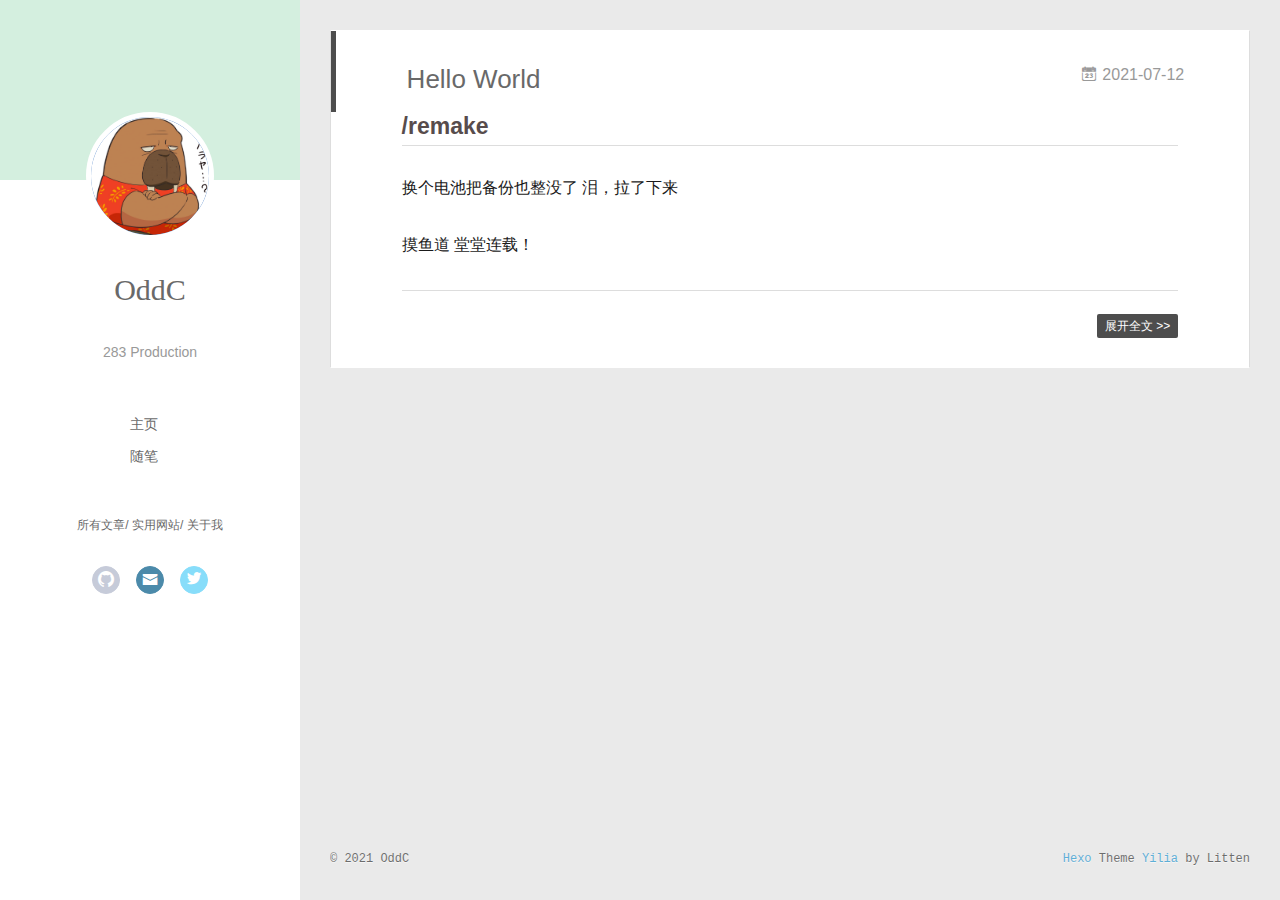
==== index.html @ 7bf99e0b "Site updated: 2021-07-12 21:08:24" ====
<!DOCTYPE html>
<html>
<head>
  <meta charset="utf-8">
  
  <meta name="renderer" content="webkit">
  <meta http-equiv="X-UA-Compatible" content="IE=edge" >
  <link rel="dns-prefetch" href="https://cookiekira.github.io">
  <title>今日もいい天気〜</title>
  <meta name="viewport" content="width=device-width, initial-scale=1, maximum-scale=1">
  <meta name="description" content="283 Production">
<meta property="og:type" content="website">
<meta property="og:title" content="今日もいい天気〜">
<meta property="og:url" content="https://cookiekira.github.io/index.html">
<meta property="og:site_name" content="今日もいい天気〜">
<meta property="og:description" content="283 Production">
<meta property="og:locale">
<meta property="article:author" content="OddC">
<meta name="twitter:card" content="summary">
  
    <link rel="alternative" href="/atom.xml" title="今日もいい天気〜" type="application/atom+xml">
  
  
    <link rel="icon" href="/assets/img/icon.ico">
  
  <link rel="stylesheet" type="text/css" href="/./main.0cf68a.css">
  <style type="text/css">
  
    #container.show {
      background: linear-gradient(200deg,#a0cfe4,#e8c37e);
    }
  </style>
  

  

<meta name="generator" content="Hexo 5.4.0"></head>

<body>
  <div id="container" q-class="show:isCtnShow">
    <canvas id="anm-canvas" class="anm-canvas"></canvas>
    <div class="left-col" q-class="show:isShow">
      
<div class="overlay" style="background: #D4EFDF"></div>
<div class="intrude-less">
	<header id="header" class="inner">
		<a href="/" class="profilepic">
			<img src="/assets/img/ava.png" class="js-avatar">
		</a>
		<hgroup>
		  <h1 class="header-author"><a href="/">OddC</a></h1>
		</hgroup>
		
		<p class="header-subtitle">283 Production</p>
		

		<nav class="header-menu">
			<ul>
			
				<li><a href="/">主页</a></li>
	        
				<li><a href="/tags/%E9%9A%8F%E7%AC%94/">随笔</a></li>
	        
			</ul>
		</nav>
		<nav class="header-smart-menu">
    		
    			
    			<a q-on="click: openSlider(e, 'innerArchive')" href="javascript:void(0)">所有文章</a>
    			
            
    			
    			<a q-on="click: openSlider(e, 'friends')" href="javascript:void(0)">实用网站</a>
    			
            
    			
    			<a q-on="click: openSlider(e, 'aboutme')" href="javascript:void(0)">关于我</a>
    			
            
		</nav>
		<nav class="header-nav">
			<div class="social">
				
					<a class="github" target="_blank" href="https://github.com/Cookiekira" title="github"><i class="icon-github"></i></a>
		        
					<a class="mail" target="_blank" href="/saefumikap@gmail.com" title="mail"><i class="icon-mail"></i></a>
		        
					<a class="twitter" target="_blank" href="https://twitter.com/Monoecho2" title="twitter"><i class="icon-twitter"></i></a>
		        
			</div>
		</nav>
	</header>		
</div>

    </div>
    <div class="mid-col" q-class="show:isShow,hide:isShow|isFalse">
      
<nav id="mobile-nav">
  	<div class="overlay js-overlay" style="background: #D4EFDF"></div>
	<div class="btnctn js-mobile-btnctn">
  		<div class="slider-trigger list" q-on="click: openSlider(e)"><i class="icon icon-sort"></i></div>
	</div>
	<div class="intrude-less">
		<header id="header" class="inner">
			<div class="profilepic">
				<img src="/assets/img/ava.png" class="js-avatar">
			</div>
			<hgroup>
			  <h1 class="header-author js-header-author">OddC</h1>
			</hgroup>
			
			<p class="header-subtitle"><i class="icon icon-quo-left"></i>283 Production<i class="icon icon-quo-right"></i></p>
			
			
			
				
			
				
			
			
			
			<nav class="header-nav">
				<div class="social">
					
						<a class="github" target="_blank" href="https://github.com/Cookiekira" title="github"><i class="icon-github"></i></a>
			        
						<a class="mail" target="_blank" href="/saefumikap@gmail.com" title="mail"><i class="icon-mail"></i></a>
			        
						<a class="twitter" target="_blank" href="https://twitter.com/Monoecho2" title="twitter"><i class="icon-twitter"></i></a>
			        
				</div>
			</nav>

			<nav class="header-menu js-header-menu">
				<ul style="width: 50%">
				
				
					<li style="width: 50%"><a href="/">主页</a></li>
		        
					<li style="width: 50%"><a href="/tags/%E9%9A%8F%E7%AC%94/">随笔</a></li>
		        
				</ul>
			</nav>
		</header>				
	</div>
	<div class="mobile-mask" style="display:none" q-show="isShow"></div>
</nav>

      <div id="wrapper" class="body-wrap">
        <div class="menu-l">
          <div class="canvas-wrap">
            <canvas data-colors="#eaeaea" data-sectionHeight="100" data-contentId="js-content" id="myCanvas1" class="anm-canvas"></canvas>
          </div>
          <div id="js-content" class="content-ll">
            
  
    <article id="post-hello-world" class="article article-type-post  article-index" itemscope itemprop="blogPost">
  <div class="article-inner">
    
      <header class="article-header">
        
  
    <h1 itemprop="name">
      <a class="article-title" href="/2021/07/12/hello-world/">Hello World</a>
    </h1>
  

        
        <a href="/2021/07/12/hello-world/" class="archive-article-date">
  	<time datetime="2021-07-12T11:00:06.443Z" itemprop="datePublished"><i class="icon-calendar icon"></i>2021-07-12</time>
</a>
        
      </header>
    
    <div class="article-entry" itemprop="articleBody">
      
        <h2 id="remake"><a href="#remake" class="headerlink" title="/remake"></a>/remake</h2><p>换个电池把备份也整没了  泪，拉了下来</p>
<p>摸鱼道 堂堂连载！</p>

      

      
    </div>
    <div class="article-info article-info-index">
      
      
      

      
        <p class="article-more-link">
          <a class="article-more-a" href="/2021/07/12/hello-world/">展开全文 >></a>
        </p>
      

      
      <div class="clearfix"></div>
    </div>
  </div>
</article>

<aside class="wrap-side-operation">
    <div class="mod-side-operation">
        
        <div class="jump-container" id="js-jump-container" style="display:none;">
            <a href="javascript:void(0)" class="mod-side-operation__jump-to-top">
                <i class="icon-font icon-back"></i>
            </a>
            <div id="js-jump-plan-container" class="jump-plan-container" style="top: -11px;">
                <i class="icon-font icon-plane jump-plane"></i>
            </div>
        </div>
        
        
    </div>
</aside>




  
  


          </div>
        </div>
      </div>
      <footer id="footer">
  <div class="outer">
    <div id="footer-info">
    	<div class="footer-left">
    		&copy; 2021 OddC
    	</div>
      	<div class="footer-right">
      		<a href="http://hexo.io/" target="_blank">Hexo</a>  Theme <a href="https://github.com/litten/hexo-theme-yilia" target="_blank">Yilia</a> by Litten
      	</div>
    </div>
  </div>
</footer>
    </div>
    <script>
	var yiliaConfig = {
		mathjax: false,
		isHome: true,
		isPost: false,
		isArchive: false,
		isTag: false,
		isCategory: false,
		open_in_new: false,
		toc_hide_index: true,
		root: "/",
		innerArchive: true,
		showTags: false
	}
</script>

<script>!function(t){function n(e){if(r[e])return r[e].exports;var i=r[e]={exports:{},id:e,loaded:!1};return t[e].call(i.exports,i,i.exports,n),i.loaded=!0,i.exports}var r={};n.m=t,n.c=r,n.p="./",n(0)}([function(t,n,r){r(195),t.exports=r(191)},function(t,n,r){var e=r(3),i=r(52),o=r(27),u=r(28),c=r(53),f="prototype",a=function(t,n,r){var s,l,h,v,p=t&a.F,d=t&a.G,y=t&a.S,g=t&a.P,b=t&a.B,m=d?e:y?e[n]||(e[n]={}):(e[n]||{})[f],x=d?i:i[n]||(i[n]={}),w=x[f]||(x[f]={});d&&(r=n);for(s in r)l=!p&&m&&void 0!==m[s],h=(l?m:r)[s],v=b&&l?c(h,e):g&&"function"==typeof h?c(Function.call,h):h,m&&u(m,s,h,t&a.U),x[s]!=h&&o(x,s,v),g&&w[s]!=h&&(w[s]=h)};e.core=i,a.F=1,a.G=2,a.S=4,a.P=8,a.B=16,a.W=32,a.U=64,a.R=128,t.exports=a},function(t,n,r){var e=r(6);t.exports=function(t){if(!e(t))throw TypeError(t+" is not an object!");return t}},function(t,n){var r=t.exports="undefined"!=typeof window&&window.Math==Math?window:"undefined"!=typeof self&&self.Math==Math?self:Function("return this")();"number"==typeof __g&&(__g=r)},function(t,n){t.exports=function(t){try{return!!t()}catch(t){return!0}}},function(t,n){var r=t.exports="undefined"!=typeof window&&window.Math==Math?window:"undefined"!=typeof self&&self.Math==Math?self:Function("return this")();"number"==typeof __g&&(__g=r)},function(t,n){t.exports=function(t){return"object"==typeof t?null!==t:"function"==typeof t}},function(t,n,r){var e=r(126)("wks"),i=r(76),o=r(3).Symbol,u="function"==typeof o;(t.exports=function(t){return e[t]||(e[t]=u&&o[t]||(u?o:i)("Symbol."+t))}).store=e},function(t,n){var r={}.hasOwnProperty;t.exports=function(t,n){return r.call(t,n)}},function(t,n,r){var e=r(94),i=r(33);t.exports=function(t){return e(i(t))}},function(t,n,r){t.exports=!r(4)(function(){return 7!=Object.defineProperty({},"a",{get:function(){return 7}}).a})},function(t,n,r){var e=r(2),i=r(167),o=r(50),u=Object.defineProperty;n.f=r(10)?Object.defineProperty:function(t,n,r){if(e(t),n=o(n,!0),e(r),i)try{return u(t,n,r)}catch(t){}if("get"in r||"set"in r)throw TypeError("Accessors not supported!");return"value"in r&&(t[n]=r.value),t}},function(t,n,r){t.exports=!r(18)(function(){return 7!=Object.defineProperty({},"a",{get:function(){return 7}}).a})},function(t,n,r){var e=r(14),i=r(22);t.exports=r(12)?function(t,n,r){return e.f(t,n,i(1,r))}:function(t,n,r){return t[n]=r,t}},function(t,n,r){var e=r(20),i=r(58),o=r(42),u=Object.defineProperty;n.f=r(12)?Object.defineProperty:function(t,n,r){if(e(t),n=o(n,!0),e(r),i)try{return u(t,n,r)}catch(t){}if("get"in r||"set"in r)throw TypeError("Accessors not supported!");return"value"in r&&(t[n]=r.value),t}},function(t,n,r){var e=r(40)("wks"),i=r(23),o=r(5).Symbol,u="function"==typeof o;(t.exports=function(t){return e[t]||(e[t]=u&&o[t]||(u?o:i)("Symbol."+t))}).store=e},function(t,n,r){var e=r(67),i=Math.min;t.exports=function(t){return t>0?i(e(t),9007199254740991):0}},function(t,n,r){var e=r(46);t.exports=function(t){return Object(e(t))}},function(t,n){t.exports=function(t){try{return!!t()}catch(t){return!0}}},function(t,n,r){var e=r(63),i=r(34);t.exports=Object.keys||function(t){return e(t,i)}},function(t,n,r){var e=r(21);t.exports=function(t){if(!e(t))throw TypeError(t+" is not an object!");return t}},function(t,n){t.exports=function(t){return"object"==typeof t?null!==t:"function"==typeof t}},function(t,n){t.exports=function(t,n){return{enumerable:!(1&t),configurable:!(2&t),writable:!(4&t),value:n}}},function(t,n){var r=0,e=Math.random();t.exports=function(t){return"Symbol(".concat(void 0===t?"":t,")_",(++r+e).toString(36))}},function(t,n){var r={}.hasOwnProperty;t.exports=function(t,n){return r.call(t,n)}},function(t,n){var r=t.exports={version:"2.4.0"};"number"==typeof __e&&(__e=r)},function(t,n){t.exports=function(t){if("function"!=typeof t)throw TypeError(t+" is not a function!");return t}},function(t,n,r){var e=r(11),i=r(66);t.exports=r(10)?function(t,n,r){return e.f(t,n,i(1,r))}:function(t,n,r){return t[n]=r,t}},function(t,n,r){var e=r(3),i=r(27),o=r(24),u=r(76)("src"),c="toString",f=Function[c],a=(""+f).split(c);r(52).inspectSource=function(t){return f.call(t)},(t.exports=function(t,n,r,c){var f="function"==typeof r;f&&(o(r,"name")||i(r,"name",n)),t[n]!==r&&(f&&(o(r,u)||i(r,u,t[n]?""+t[n]:a.join(String(n)))),t===e?t[n]=r:c?t[n]?t[n]=r:i(t,n,r):(delete t[n],i(t,n,r)))})(Function.prototype,c,function(){return"function"==typeof this&&this[u]||f.call(this)})},function(t,n,r){var e=r(1),i=r(4),o=r(46),u=function(t,n,r,e){var i=String(o(t)),u="<"+n;return""!==r&&(u+=" "+r+'="'+String(e).replace(/"/g,"&quot;")+'"'),u+">"+i+"</"+n+">"};t.exports=function(t,n){var r={};r[t]=n(u),e(e.P+e.F*i(function(){var n=""[t]('"');return n!==n.toLowerCase()||n.split('"').length>3}),"String",r)}},function(t,n,r){var e=r(115),i=r(46);t.exports=function(t){return e(i(t))}},function(t,n,r){var e=r(116),i=r(66),o=r(30),u=r(50),c=r(24),f=r(167),a=Object.getOwnPropertyDescriptor;n.f=r(10)?a:function(t,n){if(t=o(t),n=u(n,!0),f)try{return a(t,n)}catch(t){}if(c(t,n))return i(!e.f.call(t,n),t[n])}},function(t,n,r){var e=r(24),i=r(17),o=r(145)("IE_PROTO"),u=Object.prototype;t.exports=Object.getPrototypeOf||function(t){return t=i(t),e(t,o)?t[o]:"function"==typeof t.constructor&&t instanceof t.constructor?t.constructor.prototype:t instanceof Object?u:null}},function(t,n){t.exports=function(t){if(void 0==t)throw TypeError("Can't call method on  "+t);return t}},function(t,n){t.exports="constructor,hasOwnProperty,isPrototypeOf,propertyIsEnumerable,toLocaleString,toString,valueOf".split(",")},function(t,n){t.exports={}},function(t,n){t.exports=!0},function(t,n){n.f={}.propertyIsEnumerable},function(t,n,r){var e=r(14).f,i=r(8),o=r(15)("toStringTag");t.exports=function(t,n,r){t&&!i(t=r?t:t.prototype,o)&&e(t,o,{configurable:!0,value:n})}},function(t,n,r){var e=r(40)("keys"),i=r(23);t.exports=function(t){return e[t]||(e[t]=i(t))}},function(t,n,r){var e=r(5),i="__core-js_shared__",o=e[i]||(e[i]={});t.exports=function(t){return o[t]||(o[t]={})}},function(t,n){var r=Math.ceil,e=Math.floor;t.exports=function(t){return isNaN(t=+t)?0:(t>0?e:r)(t)}},function(t,n,r){var e=r(21);t.exports=function(t,n){if(!e(t))return t;var r,i;if(n&&"function"==typeof(r=t.toString)&&!e(i=r.call(t)))return i;if("function"==typeof(r=t.valueOf)&&!e(i=r.call(t)))return i;if(!n&&"function"==typeof(r=t.toString)&&!e(i=r.call(t)))return i;throw TypeError("Can't convert object to primitive value")}},function(t,n,r){var e=r(5),i=r(25),o=r(36),u=r(44),c=r(14).f;t.exports=function(t){var n=i.Symbol||(i.Symbol=o?{}:e.Symbol||{});"_"==t.charAt(0)||t in n||c(n,t,{value:u.f(t)})}},function(t,n,r){n.f=r(15)},function(t,n){var r={}.toString;t.exports=function(t){return r.call(t).slice(8,-1)}},function(t,n){t.exports=function(t){if(void 0==t)throw TypeError("Can't call method on  "+t);return t}},function(t,n,r){var e=r(4);t.exports=function(t,n){return!!t&&e(function(){n?t.call(null,function(){},1):t.call(null)})}},function(t,n,r){var e=r(53),i=r(115),o=r(17),u=r(16),c=r(203);t.exports=function(t,n){var r=1==t,f=2==t,a=3==t,s=4==t,l=6==t,h=5==t||l,v=n||c;return function(n,c,p){for(var d,y,g=o(n),b=i(g),m=e(c,p,3),x=u(b.length),w=0,S=r?v(n,x):f?v(n,0):void 0;x>w;w++)if((h||w in b)&&(d=b[w],y=m(d,w,g),t))if(r)S[w]=y;else if(y)switch(t){case 3:return!0;case 5:return d;case 6:return w;case 2:S.push(d)}else if(s)return!1;return l?-1:a||s?s:S}}},function(t,n,r){var e=r(1),i=r(52),o=r(4);t.exports=function(t,n){var r=(i.Object||{})[t]||Object[t],u={};u[t]=n(r),e(e.S+e.F*o(function(){r(1)}),"Object",u)}},function(t,n,r){var e=r(6);t.exports=function(t,n){if(!e(t))return t;var r,i;if(n&&"function"==typeof(r=t.toString)&&!e(i=r.call(t)))return i;if("function"==typeof(r=t.valueOf)&&!e(i=r.call(t)))return i;if(!n&&"function"==typeof(r=t.toString)&&!e(i=r.call(t)))return i;throw TypeError("Can't convert object to primitive value")}},function(t,n,r){var e=r(5),i=r(25),o=r(91),u=r(13),c="prototype",f=function(t,n,r){var a,s,l,h=t&f.F,v=t&f.G,p=t&f.S,d=t&f.P,y=t&f.B,g=t&f.W,b=v?i:i[n]||(i[n]={}),m=b[c],x=v?e:p?e[n]:(e[n]||{})[c];v&&(r=n);for(a in r)(s=!h&&x&&void 0!==x[a])&&a in b||(l=s?x[a]:r[a],b[a]=v&&"function"!=typeof x[a]?r[a]:y&&s?o(l,e):g&&x[a]==l?function(t){var n=function(n,r,e){if(this instanceof t){switch(arguments.length){case 0:return new t;case 1:return new t(n);case 2:return new t(n,r)}return new t(n,r,e)}return t.apply(this,arguments)};return n[c]=t[c],n}(l):d&&"function"==typeof l?o(Function.call,l):l,d&&((b.virtual||(b.virtual={}))[a]=l,t&f.R&&m&&!m[a]&&u(m,a,l)))};f.F=1,f.G=2,f.S=4,f.P=8,f.B=16,f.W=32,f.U=64,f.R=128,t.exports=f},function(t,n){var r=t.exports={version:"2.4.0"};"number"==typeof __e&&(__e=r)},function(t,n,r){var e=r(26);t.exports=function(t,n,r){if(e(t),void 0===n)return t;switch(r){case 1:return function(r){return t.call(n,r)};case 2:return function(r,e){return t.call(n,r,e)};case 3:return function(r,e,i){return t.call(n,r,e,i)}}return function(){return t.apply(n,arguments)}}},function(t,n,r){var e=r(183),i=r(1),o=r(126)("metadata"),u=o.store||(o.store=new(r(186))),c=function(t,n,r){var i=u.get(t);if(!i){if(!r)return;u.set(t,i=new e)}var o=i.get(n);if(!o){if(!r)return;i.set(n,o=new e)}return o},f=function(t,n,r){var e=c(n,r,!1);return void 0!==e&&e.has(t)},a=function(t,n,r){var e=c(n,r,!1);return void 0===e?void 0:e.get(t)},s=function(t,n,r,e){c(r,e,!0).set(t,n)},l=function(t,n){var r=c(t,n,!1),e=[];return r&&r.forEach(function(t,n){e.push(n)}),e},h=function(t){return void 0===t||"symbol"==typeof t?t:String(t)},v=function(t){i(i.S,"Reflect",t)};t.exports={store:u,map:c,has:f,get:a,set:s,keys:l,key:h,exp:v}},function(t,n,r){"use strict";if(r(10)){var e=r(69),i=r(3),o=r(4),u=r(1),c=r(127),f=r(152),a=r(53),s=r(68),l=r(66),h=r(27),v=r(73),p=r(67),d=r(16),y=r(75),g=r(50),b=r(24),m=r(180),x=r(114),w=r(6),S=r(17),_=r(137),O=r(70),E=r(32),P=r(71).f,j=r(154),F=r(76),M=r(7),A=r(48),N=r(117),T=r(146),I=r(155),k=r(80),L=r(123),R=r(74),C=r(130),D=r(160),U=r(11),W=r(31),G=U.f,B=W.f,V=i.RangeError,z=i.TypeError,q=i.Uint8Array,K="ArrayBuffer",J="Shared"+K,Y="BYTES_PER_ELEMENT",H="prototype",$=Array[H],X=f.ArrayBuffer,Q=f.DataView,Z=A(0),tt=A(2),nt=A(3),rt=A(4),et=A(5),it=A(6),ot=N(!0),ut=N(!1),ct=I.values,ft=I.keys,at=I.entries,st=$.lastIndexOf,lt=$.reduce,ht=$.reduceRight,vt=$.join,pt=$.sort,dt=$.slice,yt=$.toString,gt=$.toLocaleString,bt=M("iterator"),mt=M("toStringTag"),xt=F("typed_constructor"),wt=F("def_constructor"),St=c.CONSTR,_t=c.TYPED,Ot=c.VIEW,Et="Wrong length!",Pt=A(1,function(t,n){return Tt(T(t,t[wt]),n)}),jt=o(function(){return 1===new q(new Uint16Array([1]).buffer)[0]}),Ft=!!q&&!!q[H].set&&o(function(){new q(1).set({})}),Mt=function(t,n){if(void 0===t)throw z(Et);var r=+t,e=d(t);if(n&&!m(r,e))throw V(Et);return e},At=function(t,n){var r=p(t);if(r<0||r%n)throw V("Wrong offset!");return r},Nt=function(t){if(w(t)&&_t in t)return t;throw z(t+" is not a typed array!")},Tt=function(t,n){if(!(w(t)&&xt in t))throw z("It is not a typed array constructor!");return new t(n)},It=function(t,n){return kt(T(t,t[wt]),n)},kt=function(t,n){for(var r=0,e=n.length,i=Tt(t,e);e>r;)i[r]=n[r++];return i},Lt=function(t,n,r){G(t,n,{get:function(){return this._d[r]}})},Rt=function(t){var n,r,e,i,o,u,c=S(t),f=arguments.length,s=f>1?arguments[1]:void 0,l=void 0!==s,h=j(c);if(void 0!=h&&!_(h)){for(u=h.call(c),e=[],n=0;!(o=u.next()).done;n++)e.push(o.value);c=e}for(l&&f>2&&(s=a(s,arguments[2],2)),n=0,r=d(c.length),i=Tt(this,r);r>n;n++)i[n]=l?s(c[n],n):c[n];return i},Ct=function(){for(var t=0,n=arguments.length,r=Tt(this,n);n>t;)r[t]=arguments[t++];return r},Dt=!!q&&o(function(){gt.call(new q(1))}),Ut=function(){return gt.apply(Dt?dt.call(Nt(this)):Nt(this),arguments)},Wt={copyWithin:function(t,n){return D.call(Nt(this),t,n,arguments.length>2?arguments[2]:void 0)},every:function(t){return rt(Nt(this),t,arguments.length>1?arguments[1]:void 0)},fill:function(t){return C.apply(Nt(this),arguments)},filter:function(t){return It(this,tt(Nt(this),t,arguments.length>1?arguments[1]:void 0))},find:function(t){return et(Nt(this),t,arguments.length>1?arguments[1]:void 0)},findIndex:function(t){return it(Nt(this),t,arguments.length>1?arguments[1]:void 0)},forEach:function(t){Z(Nt(this),t,arguments.length>1?arguments[1]:void 0)},indexOf:function(t){return ut(Nt(this),t,arguments.length>1?arguments[1]:void 0)},includes:function(t){return ot(Nt(this),t,arguments.length>1?arguments[1]:void 0)},join:function(t){return vt.apply(Nt(this),arguments)},lastIndexOf:function(t){return st.apply(Nt(this),arguments)},map:function(t){return Pt(Nt(this),t,arguments.length>1?arguments[1]:void 0)},reduce:function(t){return lt.apply(Nt(this),arguments)},reduceRight:function(t){return ht.apply(Nt(this),arguments)},reverse:function(){for(var t,n=this,r=Nt(n).length,e=Math.floor(r/2),i=0;i<e;)t=n[i],n[i++]=n[--r],n[r]=t;return n},some:function(t){return nt(Nt(this),t,arguments.length>1?arguments[1]:void 0)},sort:function(t){return pt.call(Nt(this),t)},subarray:function(t,n){var r=Nt(this),e=r.length,i=y(t,e);return new(T(r,r[wt]))(r.buffer,r.byteOffset+i*r.BYTES_PER_ELEMENT,d((void 0===n?e:y(n,e))-i))}},Gt=function(t,n){return It(this,dt.call(Nt(this),t,n))},Bt=function(t){Nt(this);var n=At(arguments[1],1),r=this.length,e=S(t),i=d(e.length),o=0;if(i+n>r)throw V(Et);for(;o<i;)this[n+o]=e[o++]},Vt={entries:function(){return at.call(Nt(this))},keys:function(){return ft.call(Nt(this))},values:function(){return ct.call(Nt(this))}},zt=function(t,n){return w(t)&&t[_t]&&"symbol"!=typeof n&&n in t&&String(+n)==String(n)},qt=function(t,n){return zt(t,n=g(n,!0))?l(2,t[n]):B(t,n)},Kt=function(t,n,r){return!(zt(t,n=g(n,!0))&&w(r)&&b(r,"value"))||b(r,"get")||b(r,"set")||r.configurable||b(r,"writable")&&!r.writable||b(r,"enumerable")&&!r.enumerable?G(t,n,r):(t[n]=r.value,t)};St||(W.f=qt,U.f=Kt),u(u.S+u.F*!St,"Object",{getOwnPropertyDescriptor:qt,defineProperty:Kt}),o(function(){yt.call({})})&&(yt=gt=function(){return vt.call(this)});var Jt=v({},Wt);v(Jt,Vt),h(Jt,bt,Vt.values),v(Jt,{slice:Gt,set:Bt,constructor:function(){},toString:yt,toLocaleString:Ut}),Lt(Jt,"buffer","b"),Lt(Jt,"byteOffset","o"),Lt(Jt,"byteLength","l"),Lt(Jt,"length","e"),G(Jt,mt,{get:function(){return this[_t]}}),t.exports=function(t,n,r,f){f=!!f;var a=t+(f?"Clamped":"")+"Array",l="Uint8Array"!=a,v="get"+t,p="set"+t,y=i[a],g=y||{},b=y&&E(y),m=!y||!c.ABV,S={},_=y&&y[H],j=function(t,r){var e=t._d;return e.v[v](r*n+e.o,jt)},F=function(t,r,e){var i=t._d;f&&(e=(e=Math.round(e))<0?0:e>255?255:255&e),i.v[p](r*n+i.o,e,jt)},M=function(t,n){G(t,n,{get:function(){return j(this,n)},set:function(t){return F(this,n,t)},enumerable:!0})};m?(y=r(function(t,r,e,i){s(t,y,a,"_d");var o,u,c,f,l=0,v=0;if(w(r)){if(!(r instanceof X||(f=x(r))==K||f==J))return _t in r?kt(y,r):Rt.call(y,r);o=r,v=At(e,n);var p=r.byteLength;if(void 0===i){if(p%n)throw V(Et);if((u=p-v)<0)throw V(Et)}else if((u=d(i)*n)+v>p)throw V(Et);c=u/n}else c=Mt(r,!0),u=c*n,o=new X(u);for(h(t,"_d",{b:o,o:v,l:u,e:c,v:new Q(o)});l<c;)M(t,l++)}),_=y[H]=O(Jt),h(_,"constructor",y)):L(function(t){new y(null),new y(t)},!0)||(y=r(function(t,r,e,i){s(t,y,a);var o;return w(r)?r instanceof X||(o=x(r))==K||o==J?void 0!==i?new g(r,At(e,n),i):void 0!==e?new g(r,At(e,n)):new g(r):_t in r?kt(y,r):Rt.call(y,r):new g(Mt(r,l))}),Z(b!==Function.prototype?P(g).concat(P(b)):P(g),function(t){t in y||h(y,t,g[t])}),y[H]=_,e||(_.constructor=y));var A=_[bt],N=!!A&&("values"==A.name||void 0==A.name),T=Vt.values;h(y,xt,!0),h(_,_t,a),h(_,Ot,!0),h(_,wt,y),(f?new y(1)[mt]==a:mt in _)||G(_,mt,{get:function(){return a}}),S[a]=y,u(u.G+u.W+u.F*(y!=g),S),u(u.S,a,{BYTES_PER_ELEMENT:n,from:Rt,of:Ct}),Y in _||h(_,Y,n),u(u.P,a,Wt),R(a),u(u.P+u.F*Ft,a,{set:Bt}),u(u.P+u.F*!N,a,Vt),u(u.P+u.F*(_.toString!=yt),a,{toString:yt}),u(u.P+u.F*o(function(){new y(1).slice()}),a,{slice:Gt}),u(u.P+u.F*(o(function(){return[1,2].toLocaleString()!=new y([1,2]).toLocaleString()})||!o(function(){_.toLocaleString.call([1,2])})),a,{toLocaleString:Ut}),k[a]=N?A:T,e||N||h(_,bt,T)}}else t.exports=function(){}},function(t,n){var r={}.toString;t.exports=function(t){return r.call(t).slice(8,-1)}},function(t,n,r){var e=r(21),i=r(5).document,o=e(i)&&e(i.createElement);t.exports=function(t){return o?i.createElement(t):{}}},function(t,n,r){t.exports=!r(12)&&!r(18)(function(){return 7!=Object.defineProperty(r(57)("div"),"a",{get:function(){return 7}}).a})},function(t,n,r){"use strict";var e=r(36),i=r(51),o=r(64),u=r(13),c=r(8),f=r(35),a=r(96),s=r(38),l=r(103),h=r(15)("iterator"),v=!([].keys&&"next"in[].keys()),p="keys",d="values",y=function(){return this};t.exports=function(t,n,r,g,b,m,x){a(r,n,g);var w,S,_,O=function(t){if(!v&&t in F)return F[t];switch(t){case p:case d:return function(){return new r(this,t)}}return function(){return new r(this,t)}},E=n+" Iterator",P=b==d,j=!1,F=t.prototype,M=F[h]||F["@@iterator"]||b&&F[b],A=M||O(b),N=b?P?O("entries"):A:void 0,T="Array"==n?F.entries||M:M;if(T&&(_=l(T.call(new t)))!==Object.prototype&&(s(_,E,!0),e||c(_,h)||u(_,h,y)),P&&M&&M.name!==d&&(j=!0,A=function(){return M.call(this)}),e&&!x||!v&&!j&&F[h]||u(F,h,A),f[n]=A,f[E]=y,b)if(w={values:P?A:O(d),keys:m?A:O(p),entries:N},x)for(S in w)S in F||o(F,S,w[S]);else i(i.P+i.F*(v||j),n,w);return w}},function(t,n,r){var e=r(20),i=r(100),o=r(34),u=r(39)("IE_PROTO"),c=function(){},f="prototype",a=function(){var t,n=r(57)("iframe"),e=o.length;for(n.style.display="none",r(93).appendChild(n),n.src="javascript:",t=n.contentWindow.document,t.open(),t.write("<script>document.F=Object<\/script>"),t.close(),a=t.F;e--;)delete a[f][o[e]];return a()};t.exports=Object.create||function(t,n){var r;return null!==t?(c[f]=e(t),r=new c,c[f]=null,r[u]=t):r=a(),void 0===n?r:i(r,n)}},function(t,n,r){var e=r(63),i=r(34).concat("length","prototype");n.f=Object.getOwnPropertyNames||function(t){return e(t,i)}},function(t,n){n.f=Object.getOwnPropertySymbols},function(t,n,r){var e=r(8),i=r(9),o=r(90)(!1),u=r(39)("IE_PROTO");t.exports=function(t,n){var r,c=i(t),f=0,a=[];for(r in c)r!=u&&e(c,r)&&a.push(r);for(;n.length>f;)e(c,r=n[f++])&&(~o(a,r)||a.push(r));return a}},function(t,n,r){t.exports=r(13)},function(t,n,r){var e=r(76)("meta"),i=r(6),o=r(24),u=r(11).f,c=0,f=Object.isExtensible||function(){return!0},a=!r(4)(function(){return f(Object.preventExtensions({}))}),s=function(t){u(t,e,{value:{i:"O"+ ++c,w:{}}})},l=function(t,n){if(!i(t))return"symbol"==typeof t?t:("string"==typeof t?"S":"P")+t;if(!o(t,e)){if(!f(t))return"F";if(!n)return"E";s(t)}return t[e].i},h=function(t,n){if(!o(t,e)){if(!f(t))return!0;if(!n)return!1;s(t)}return t[e].w},v=function(t){return a&&p.NEED&&f(t)&&!o(t,e)&&s(t),t},p=t.exports={KEY:e,NEED:!1,fastKey:l,getWeak:h,onFreeze:v}},function(t,n){t.exports=function(t,n){return{enumerable:!(1&t),configurable:!(2&t),writable:!(4&t),value:n}}},function(t,n){var r=Math.ceil,e=Math.floor;t.exports=function(t){return isNaN(t=+t)?0:(t>0?e:r)(t)}},function(t,n){t.exports=function(t,n,r,e){if(!(t instanceof n)||void 0!==e&&e in t)throw TypeError(r+": incorrect invocation!");return t}},function(t,n){t.exports=!1},function(t,n,r){var e=r(2),i=r(173),o=r(133),u=r(145)("IE_PROTO"),c=function(){},f="prototype",a=function(){var t,n=r(132)("iframe"),e=o.length;for(n.style.display="none",r(135).appendChild(n),n.src="javascript:",t=n.contentWindow.document,t.open(),t.write("<script>document.F=Object<\/script>"),t.close(),a=t.F;e--;)delete a[f][o[e]];return a()};t.exports=Object.create||function(t,n){var r;return null!==t?(c[f]=e(t),r=new c,c[f]=null,r[u]=t):r=a(),void 0===n?r:i(r,n)}},function(t,n,r){var e=r(175),i=r(133).concat("length","prototype");n.f=Object.getOwnPropertyNames||function(t){return e(t,i)}},function(t,n,r){var e=r(175),i=r(133);t.exports=Object.keys||function(t){return e(t,i)}},function(t,n,r){var e=r(28);t.exports=function(t,n,r){for(var i in n)e(t,i,n[i],r);return t}},function(t,n,r){"use strict";var e=r(3),i=r(11),o=r(10),u=r(7)("species");t.exports=function(t){var n=e[t];o&&n&&!n[u]&&i.f(n,u,{configurable:!0,get:function(){return this}})}},function(t,n,r){var e=r(67),i=Math.max,o=Math.min;t.exports=function(t,n){return t=e(t),t<0?i(t+n,0):o(t,n)}},function(t,n){var r=0,e=Math.random();t.exports=function(t){return"Symbol(".concat(void 0===t?"":t,")_",(++r+e).toString(36))}},function(t,n,r){var e=r(33);t.exports=function(t){return Object(e(t))}},function(t,n,r){var e=r(7)("unscopables"),i=Array.prototype;void 0==i[e]&&r(27)(i,e,{}),t.exports=function(t){i[e][t]=!0}},function(t,n,r){var e=r(53),i=r(169),o=r(137),u=r(2),c=r(16),f=r(154),a={},s={},n=t.exports=function(t,n,r,l,h){var v,p,d,y,g=h?function(){return t}:f(t),b=e(r,l,n?2:1),m=0;if("function"!=typeof g)throw TypeError(t+" is not iterable!");if(o(g)){for(v=c(t.length);v>m;m++)if((y=n?b(u(p=t[m])[0],p[1]):b(t[m]))===a||y===s)return y}else for(d=g.call(t);!(p=d.next()).done;)if((y=i(d,b,p.value,n))===a||y===s)return y};n.BREAK=a,n.RETURN=s},function(t,n){t.exports={}},function(t,n,r){var e=r(11).f,i=r(24),o=r(7)("toStringTag");t.exports=function(t,n,r){t&&!i(t=r?t:t.prototype,o)&&e(t,o,{configurable:!0,value:n})}},function(t,n,r){var e=r(1),i=r(46),o=r(4),u=r(150),c="["+u+"]",f="​",a=RegExp("^"+c+c+"*"),s=RegExp(c+c+"*$"),l=function(t,n,r){var i={},c=o(function(){return!!u[t]()||f[t]()!=f}),a=i[t]=c?n(h):u[t];r&&(i[r]=a),e(e.P+e.F*c,"String",i)},h=l.trim=function(t,n){return t=String(i(t)),1&n&&(t=t.replace(a,"")),2&n&&(t=t.replace(s,"")),t};t.exports=l},function(t,n,r){t.exports={default:r(86),__esModule:!0}},function(t,n,r){t.exports={default:r(87),__esModule:!0}},function(t,n,r){"use strict";function e(t){return t&&t.__esModule?t:{default:t}}n.__esModule=!0;var i=r(84),o=e(i),u=r(83),c=e(u),f="function"==typeof c.default&&"symbol"==typeof o.default?function(t){return typeof t}:function(t){return t&&"function"==typeof c.default&&t.constructor===c.default&&t!==c.default.prototype?"symbol":typeof t};n.default="function"==typeof c.default&&"symbol"===f(o.default)?function(t){return void 0===t?"undefined":f(t)}:function(t){return t&&"function"==typeof c.default&&t.constructor===c.default&&t!==c.default.prototype?"symbol":void 0===t?"undefined":f(t)}},function(t,n,r){r(110),r(108),r(111),r(112),t.exports=r(25).Symbol},function(t,n,r){r(109),r(113),t.exports=r(44).f("iterator")},function(t,n){t.exports=function(t){if("function"!=typeof t)throw TypeError(t+" is not a function!");return t}},function(t,n){t.exports=function(){}},function(t,n,r){var e=r(9),i=r(106),o=r(105);t.exports=function(t){return function(n,r,u){var c,f=e(n),a=i(f.length),s=o(u,a);if(t&&r!=r){for(;a>s;)if((c=f[s++])!=c)return!0}else for(;a>s;s++)if((t||s in f)&&f[s]===r)return t||s||0;return!t&&-1}}},function(t,n,r){var e=r(88);t.exports=function(t,n,r){if(e(t),void 0===n)return t;switch(r){case 1:return function(r){return t.call(n,r)};case 2:return function(r,e){return t.call(n,r,e)};case 3:return function(r,e,i){return t.call(n,r,e,i)}}return function(){return t.apply(n,arguments)}}},function(t,n,r){var e=r(19),i=r(62),o=r(37);t.exports=function(t){var n=e(t),r=i.f;if(r)for(var u,c=r(t),f=o.f,a=0;c.length>a;)f.call(t,u=c[a++])&&n.push(u);return n}},function(t,n,r){t.exports=r(5).document&&document.documentElement},function(t,n,r){var e=r(56);t.exports=Object("z").propertyIsEnumerable(0)?Object:function(t){return"String"==e(t)?t.split(""):Object(t)}},function(t,n,r){var e=r(56);t.exports=Array.isArray||function(t){return"Array"==e(t)}},function(t,n,r){"use strict";var e=r(60),i=r(22),o=r(38),u={};r(13)(u,r(15)("iterator"),function(){return this}),t.exports=function(t,n,r){t.prototype=e(u,{next:i(1,r)}),o(t,n+" Iterator")}},function(t,n){t.exports=function(t,n){return{value:n,done:!!t}}},function(t,n,r){var e=r(19),i=r(9);t.exports=function(t,n){for(var r,o=i(t),u=e(o),c=u.length,f=0;c>f;)if(o[r=u[f++]]===n)return r}},function(t,n,r){var e=r(23)("meta"),i=r(21),o=r(8),u=r(14).f,c=0,f=Object.isExtensible||function(){return!0},a=!r(18)(function(){return f(Object.preventExtensions({}))}),s=function(t){u(t,e,{value:{i:"O"+ ++c,w:{}}})},l=function(t,n){if(!i(t))return"symbol"==typeof t?t:("string"==typeof t?"S":"P")+t;if(!o(t,e)){if(!f(t))return"F";if(!n)return"E";s(t)}return t[e].i},h=function(t,n){if(!o(t,e)){if(!f(t))return!0;if(!n)return!1;s(t)}return t[e].w},v=function(t){return a&&p.NEED&&f(t)&&!o(t,e)&&s(t),t},p=t.exports={KEY:e,NEED:!1,fastKey:l,getWeak:h,onFreeze:v}},function(t,n,r){var e=r(14),i=r(20),o=r(19);t.exports=r(12)?Object.defineProperties:function(t,n){i(t);for(var r,u=o(n),c=u.length,f=0;c>f;)e.f(t,r=u[f++],n[r]);return t}},function(t,n,r){var e=r(37),i=r(22),o=r(9),u=r(42),c=r(8),f=r(58),a=Object.getOwnPropertyDescriptor;n.f=r(12)?a:function(t,n){if(t=o(t),n=u(n,!0),f)try{return a(t,n)}catch(t){}if(c(t,n))return i(!e.f.call(t,n),t[n])}},function(t,n,r){var e=r(9),i=r(61).f,o={}.toString,u="object"==typeof window&&window&&Object.getOwnPropertyNames?Object.getOwnPropertyNames(window):[],c=function(t){try{return i(t)}catch(t){return u.slice()}};t.exports.f=function(t){return u&&"[object Window]"==o.call(t)?c(t):i(e(t))}},function(t,n,r){var e=r(8),i=r(77),o=r(39)("IE_PROTO"),u=Object.prototype;t.exports=Object.getPrototypeOf||function(t){return t=i(t),e(t,o)?t[o]:"function"==typeof t.constructor&&t instanceof t.constructor?t.constructor.prototype:t instanceof Object?u:null}},function(t,n,r){var e=r(41),i=r(33);t.exports=function(t){return function(n,r){var o,u,c=String(i(n)),f=e(r),a=c.length;return f<0||f>=a?t?"":void 0:(o=c.charCodeAt(f),o<55296||o>56319||f+1===a||(u=c.charCodeAt(f+1))<56320||u>57343?t?c.charAt(f):o:t?c.slice(f,f+2):u-56320+(o-55296<<10)+65536)}}},function(t,n,r){var e=r(41),i=Math.max,o=Math.min;t.exports=function(t,n){return t=e(t),t<0?i(t+n,0):o(t,n)}},function(t,n,r){var e=r(41),i=Math.min;t.exports=function(t){return t>0?i(e(t),9007199254740991):0}},function(t,n,r){"use strict";var e=r(89),i=r(97),o=r(35),u=r(9);t.exports=r(59)(Array,"Array",function(t,n){this._t=u(t),this._i=0,this._k=n},function(){var t=this._t,n=this._k,r=this._i++;return!t||r>=t.length?(this._t=void 0,i(1)):"keys"==n?i(0,r):"values"==n?i(0,t[r]):i(0,[r,t[r]])},"values"),o.Arguments=o.Array,e("keys"),e("values"),e("entries")},function(t,n){},function(t,n,r){"use strict";var e=r(104)(!0);r(59)(String,"String",function(t){this._t=String(t),this._i=0},function(){var t,n=this._t,r=this._i;return r>=n.length?{value:void 0,done:!0}:(t=e(n,r),this._i+=t.length,{value:t,done:!1})})},function(t,n,r){"use strict";var e=r(5),i=r(8),o=r(12),u=r(51),c=r(64),f=r(99).KEY,a=r(18),s=r(40),l=r(38),h=r(23),v=r(15),p=r(44),d=r(43),y=r(98),g=r(92),b=r(95),m=r(20),x=r(9),w=r(42),S=r(22),_=r(60),O=r(102),E=r(101),P=r(14),j=r(19),F=E.f,M=P.f,A=O.f,N=e.Symbol,T=e.JSON,I=T&&T.stringify,k="prototype",L=v("_hidden"),R=v("toPrimitive"),C={}.propertyIsEnumerable,D=s("symbol-registry"),U=s("symbols"),W=s("op-symbols"),G=Object[k],B="function"==typeof N,V=e.QObject,z=!V||!V[k]||!V[k].findChild,q=o&&a(function(){return 7!=_(M({},"a",{get:function(){return M(this,"a",{value:7}).a}})).a})?function(t,n,r){var e=F(G,n);e&&delete G[n],M(t,n,r),e&&t!==G&&M(G,n,e)}:M,K=function(t){var n=U[t]=_(N[k]);return n._k=t,n},J=B&&"symbol"==typeof N.iterator?function(t){return"symbol"==typeof t}:function(t){return t instanceof N},Y=function(t,n,r){return t===G&&Y(W,n,r),m(t),n=w(n,!0),m(r),i(U,n)?(r.enumerable?(i(t,L)&&t[L][n]&&(t[L][n]=!1),r=_(r,{enumerable:S(0,!1)})):(i(t,L)||M(t,L,S(1,{})),t[L][n]=!0),q(t,n,r)):M(t,n,r)},H=function(t,n){m(t);for(var r,e=g(n=x(n)),i=0,o=e.length;o>i;)Y(t,r=e[i++],n[r]);return t},$=function(t,n){return void 0===n?_(t):H(_(t),n)},X=function(t){var n=C.call(this,t=w(t,!0));return!(this===G&&i(U,t)&&!i(W,t))&&(!(n||!i(this,t)||!i(U,t)||i(this,L)&&this[L][t])||n)},Q=function(t,n){if(t=x(t),n=w(n,!0),t!==G||!i(U,n)||i(W,n)){var r=F(t,n);return!r||!i(U,n)||i(t,L)&&t[L][n]||(r.enumerable=!0),r}},Z=function(t){for(var n,r=A(x(t)),e=[],o=0;r.length>o;)i(U,n=r[o++])||n==L||n==f||e.push(n);return e},tt=function(t){for(var n,r=t===G,e=A(r?W:x(t)),o=[],u=0;e.length>u;)!i(U,n=e[u++])||r&&!i(G,n)||o.push(U[n]);return o};B||(N=function(){if(this instanceof N)throw TypeError("Symbol is not a constructor!");var t=h(arguments.length>0?arguments[0]:void 0),n=function(r){this===G&&n.call(W,r),i(this,L)&&i(this[L],t)&&(this[L][t]=!1),q(this,t,S(1,r))};return o&&z&&q(G,t,{configurable:!0,set:n}),K(t)},c(N[k],"toString",function(){return this._k}),E.f=Q,P.f=Y,r(61).f=O.f=Z,r(37).f=X,r(62).f=tt,o&&!r(36)&&c(G,"propertyIsEnumerable",X,!0),p.f=function(t){return K(v(t))}),u(u.G+u.W+u.F*!B,{Symbol:N});for(var nt="hasInstance,isConcatSpreadable,iterator,match,replace,search,species,split,toPrimitive,toStringTag,unscopables".split(","),rt=0;nt.length>rt;)v(nt[rt++]);for(var nt=j(v.store),rt=0;nt.length>rt;)d(nt[rt++]);u(u.S+u.F*!B,"Symbol",{for:function(t){return i(D,t+="")?D[t]:D[t]=N(t)},keyFor:function(t){if(J(t))return y(D,t);throw TypeError(t+" is not a symbol!")},useSetter:function(){z=!0},useSimple:function(){z=!1}}),u(u.S+u.F*!B,"Object",{create:$,defineProperty:Y,defineProperties:H,getOwnPropertyDescriptor:Q,getOwnPropertyNames:Z,getOwnPropertySymbols:tt}),T&&u(u.S+u.F*(!B||a(function(){var t=N();return"[null]"!=I([t])||"{}"!=I({a:t})||"{}"!=I(Object(t))})),"JSON",{stringify:function(t){if(void 0!==t&&!J(t)){for(var n,r,e=[t],i=1;arguments.length>i;)e.push(arguments[i++]);return n=e[1],"function"==typeof n&&(r=n),!r&&b(n)||(n=function(t,n){if(r&&(n=r.call(this,t,n)),!J(n))return n}),e[1]=n,I.apply(T,e)}}}),N[k][R]||r(13)(N[k],R,N[k].valueOf),l(N,"Symbol"),l(Math,"Math",!0),l(e.JSON,"JSON",!0)},function(t,n,r){r(43)("asyncIterator")},function(t,n,r){r(43)("observable")},function(t,n,r){r(107);for(var e=r(5),i=r(13),o=r(35),u=r(15)("toStringTag"),c=["NodeList","DOMTokenList","MediaList","StyleSheetList","CSSRuleList"],f=0;f<5;f++){var a=c[f],s=e[a],l=s&&s.prototype;l&&!l[u]&&i(l,u,a),o[a]=o.Array}},function(t,n,r){var e=r(45),i=r(7)("toStringTag"),o="Arguments"==e(function(){return arguments}()),u=function(t,n){try{return t[n]}catch(t){}};t.exports=function(t){var n,r,c;return void 0===t?"Undefined":null===t?"Null":"string"==typeof(r=u(n=Object(t),i))?r:o?e(n):"Object"==(c=e(n))&&"function"==typeof n.callee?"Arguments":c}},function(t,n,r){var e=r(45);t.exports=Object("z").propertyIsEnumerable(0)?Object:function(t){return"String"==e(t)?t.split(""):Object(t)}},function(t,n){n.f={}.propertyIsEnumerable},function(t,n,r){var e=r(30),i=r(16),o=r(75);t.exports=function(t){return function(n,r,u){var c,f=e(n),a=i(f.length),s=o(u,a);if(t&&r!=r){for(;a>s;)if((c=f[s++])!=c)return!0}else for(;a>s;s++)if((t||s in f)&&f[s]===r)return t||s||0;return!t&&-1}}},function(t,n,r){"use strict";var e=r(3),i=r(1),o=r(28),u=r(73),c=r(65),f=r(79),a=r(68),s=r(6),l=r(4),h=r(123),v=r(81),p=r(136);t.exports=function(t,n,r,d,y,g){var b=e[t],m=b,x=y?"set":"add",w=m&&m.prototype,S={},_=function(t){var n=w[t];o(w,t,"delete"==t?function(t){return!(g&&!s(t))&&n.call(this,0===t?0:t)}:"has"==t?function(t){return!(g&&!s(t))&&n.call(this,0===t?0:t)}:"get"==t?function(t){return g&&!s(t)?void 0:n.call(this,0===t?0:t)}:"add"==t?function(t){return n.call(this,0===t?0:t),this}:function(t,r){return n.call(this,0===t?0:t,r),this})};if("function"==typeof m&&(g||w.forEach&&!l(function(){(new m).entries().next()}))){var O=new m,E=O[x](g?{}:-0,1)!=O,P=l(function(){O.has(1)}),j=h(function(t){new m(t)}),F=!g&&l(function(){for(var t=new m,n=5;n--;)t[x](n,n);return!t.has(-0)});j||(m=n(function(n,r){a(n,m,t);var e=p(new b,n,m);return void 0!=r&&f(r,y,e[x],e),e}),m.prototype=w,w.constructor=m),(P||F)&&(_("delete"),_("has"),y&&_("get")),(F||E)&&_(x),g&&w.clear&&delete w.clear}else m=d.getConstructor(n,t,y,x),u(m.prototype,r),c.NEED=!0;return v(m,t),S[t]=m,i(i.G+i.W+i.F*(m!=b),S),g||d.setStrong(m,t,y),m}},function(t,n,r){"use strict";var e=r(27),i=r(28),o=r(4),u=r(46),c=r(7);t.exports=function(t,n,r){var f=c(t),a=r(u,f,""[t]),s=a[0],l=a[1];o(function(){var n={};return n[f]=function(){return 7},7!=""[t](n)})&&(i(String.prototype,t,s),e(RegExp.prototype,f,2==n?function(t,n){return l.call(t,this,n)}:function(t){return l.call(t,this)}))}
},function(t,n,r){"use strict";var e=r(2);t.exports=function(){var t=e(this),n="";return t.global&&(n+="g"),t.ignoreCase&&(n+="i"),t.multiline&&(n+="m"),t.unicode&&(n+="u"),t.sticky&&(n+="y"),n}},function(t,n){t.exports=function(t,n,r){var e=void 0===r;switch(n.length){case 0:return e?t():t.call(r);case 1:return e?t(n[0]):t.call(r,n[0]);case 2:return e?t(n[0],n[1]):t.call(r,n[0],n[1]);case 3:return e?t(n[0],n[1],n[2]):t.call(r,n[0],n[1],n[2]);case 4:return e?t(n[0],n[1],n[2],n[3]):t.call(r,n[0],n[1],n[2],n[3])}return t.apply(r,n)}},function(t,n,r){var e=r(6),i=r(45),o=r(7)("match");t.exports=function(t){var n;return e(t)&&(void 0!==(n=t[o])?!!n:"RegExp"==i(t))}},function(t,n,r){var e=r(7)("iterator"),i=!1;try{var o=[7][e]();o.return=function(){i=!0},Array.from(o,function(){throw 2})}catch(t){}t.exports=function(t,n){if(!n&&!i)return!1;var r=!1;try{var o=[7],u=o[e]();u.next=function(){return{done:r=!0}},o[e]=function(){return u},t(o)}catch(t){}return r}},function(t,n,r){t.exports=r(69)||!r(4)(function(){var t=Math.random();__defineSetter__.call(null,t,function(){}),delete r(3)[t]})},function(t,n){n.f=Object.getOwnPropertySymbols},function(t,n,r){var e=r(3),i="__core-js_shared__",o=e[i]||(e[i]={});t.exports=function(t){return o[t]||(o[t]={})}},function(t,n,r){for(var e,i=r(3),o=r(27),u=r(76),c=u("typed_array"),f=u("view"),a=!(!i.ArrayBuffer||!i.DataView),s=a,l=0,h="Int8Array,Uint8Array,Uint8ClampedArray,Int16Array,Uint16Array,Int32Array,Uint32Array,Float32Array,Float64Array".split(",");l<9;)(e=i[h[l++]])?(o(e.prototype,c,!0),o(e.prototype,f,!0)):s=!1;t.exports={ABV:a,CONSTR:s,TYPED:c,VIEW:f}},function(t,n){"use strict";var r={versions:function(){var t=window.navigator.userAgent;return{trident:t.indexOf("Trident")>-1,presto:t.indexOf("Presto")>-1,webKit:t.indexOf("AppleWebKit")>-1,gecko:t.indexOf("Gecko")>-1&&-1==t.indexOf("KHTML"),mobile:!!t.match(/AppleWebKit.*Mobile.*/),ios:!!t.match(/\(i[^;]+;( U;)? CPU.+Mac OS X/),android:t.indexOf("Android")>-1||t.indexOf("Linux")>-1,iPhone:t.indexOf("iPhone")>-1||t.indexOf("Mac")>-1,iPad:t.indexOf("iPad")>-1,webApp:-1==t.indexOf("Safari"),weixin:-1==t.indexOf("MicroMessenger")}}()};t.exports=r},function(t,n,r){"use strict";var e=r(85),i=function(t){return t&&t.__esModule?t:{default:t}}(e),o=function(){function t(t,n,e){return n||e?String.fromCharCode(n||e):r[t]||t}function n(t){return e[t]}var r={"&quot;":'"',"&lt;":"<","&gt;":">","&amp;":"&","&nbsp;":" "},e={};for(var u in r)e[r[u]]=u;return r["&apos;"]="'",e["'"]="&#39;",{encode:function(t){return t?(""+t).replace(/['<> "&]/g,n).replace(/\r?\n/g,"<br/>").replace(/\s/g,"&nbsp;"):""},decode:function(n){return n?(""+n).replace(/<br\s*\/?>/gi,"\n").replace(/&quot;|&lt;|&gt;|&amp;|&nbsp;|&apos;|&#(\d+);|&#(\d+)/g,t).replace(/\u00a0/g," "):""},encodeBase16:function(t){if(!t)return t;t+="";for(var n=[],r=0,e=t.length;e>r;r++)n.push(t.charCodeAt(r).toString(16).toUpperCase());return n.join("")},encodeBase16forJSON:function(t){if(!t)return t;t=t.replace(/[\u4E00-\u9FBF]/gi,function(t){return escape(t).replace("%u","\\u")});for(var n=[],r=0,e=t.length;e>r;r++)n.push(t.charCodeAt(r).toString(16).toUpperCase());return n.join("")},decodeBase16:function(t){if(!t)return t;t+="";for(var n=[],r=0,e=t.length;e>r;r+=2)n.push(String.fromCharCode("0x"+t.slice(r,r+2)));return n.join("")},encodeObject:function(t){if(t instanceof Array)for(var n=0,r=t.length;r>n;n++)t[n]=o.encodeObject(t[n]);else if("object"==(void 0===t?"undefined":(0,i.default)(t)))for(var e in t)t[e]=o.encodeObject(t[e]);else if("string"==typeof t)return o.encode(t);return t},loadScript:function(t){var n=document.createElement("script");document.getElementsByTagName("body")[0].appendChild(n),n.setAttribute("src",t)},addLoadEvent:function(t){var n=window.onload;"function"!=typeof window.onload?window.onload=t:window.onload=function(){n(),t()}}}}();t.exports=o},function(t,n,r){"use strict";var e=r(17),i=r(75),o=r(16);t.exports=function(t){for(var n=e(this),r=o(n.length),u=arguments.length,c=i(u>1?arguments[1]:void 0,r),f=u>2?arguments[2]:void 0,a=void 0===f?r:i(f,r);a>c;)n[c++]=t;return n}},function(t,n,r){"use strict";var e=r(11),i=r(66);t.exports=function(t,n,r){n in t?e.f(t,n,i(0,r)):t[n]=r}},function(t,n,r){var e=r(6),i=r(3).document,o=e(i)&&e(i.createElement);t.exports=function(t){return o?i.createElement(t):{}}},function(t,n){t.exports="constructor,hasOwnProperty,isPrototypeOf,propertyIsEnumerable,toLocaleString,toString,valueOf".split(",")},function(t,n,r){var e=r(7)("match");t.exports=function(t){var n=/./;try{"/./"[t](n)}catch(r){try{return n[e]=!1,!"/./"[t](n)}catch(t){}}return!0}},function(t,n,r){t.exports=r(3).document&&document.documentElement},function(t,n,r){var e=r(6),i=r(144).set;t.exports=function(t,n,r){var o,u=n.constructor;return u!==r&&"function"==typeof u&&(o=u.prototype)!==r.prototype&&e(o)&&i&&i(t,o),t}},function(t,n,r){var e=r(80),i=r(7)("iterator"),o=Array.prototype;t.exports=function(t){return void 0!==t&&(e.Array===t||o[i]===t)}},function(t,n,r){var e=r(45);t.exports=Array.isArray||function(t){return"Array"==e(t)}},function(t,n,r){"use strict";var e=r(70),i=r(66),o=r(81),u={};r(27)(u,r(7)("iterator"),function(){return this}),t.exports=function(t,n,r){t.prototype=e(u,{next:i(1,r)}),o(t,n+" Iterator")}},function(t,n,r){"use strict";var e=r(69),i=r(1),o=r(28),u=r(27),c=r(24),f=r(80),a=r(139),s=r(81),l=r(32),h=r(7)("iterator"),v=!([].keys&&"next"in[].keys()),p="keys",d="values",y=function(){return this};t.exports=function(t,n,r,g,b,m,x){a(r,n,g);var w,S,_,O=function(t){if(!v&&t in F)return F[t];switch(t){case p:case d:return function(){return new r(this,t)}}return function(){return new r(this,t)}},E=n+" Iterator",P=b==d,j=!1,F=t.prototype,M=F[h]||F["@@iterator"]||b&&F[b],A=M||O(b),N=b?P?O("entries"):A:void 0,T="Array"==n?F.entries||M:M;if(T&&(_=l(T.call(new t)))!==Object.prototype&&(s(_,E,!0),e||c(_,h)||u(_,h,y)),P&&M&&M.name!==d&&(j=!0,A=function(){return M.call(this)}),e&&!x||!v&&!j&&F[h]||u(F,h,A),f[n]=A,f[E]=y,b)if(w={values:P?A:O(d),keys:m?A:O(p),entries:N},x)for(S in w)S in F||o(F,S,w[S]);else i(i.P+i.F*(v||j),n,w);return w}},function(t,n){var r=Math.expm1;t.exports=!r||r(10)>22025.465794806718||r(10)<22025.465794806718||-2e-17!=r(-2e-17)?function(t){return 0==(t=+t)?t:t>-1e-6&&t<1e-6?t+t*t/2:Math.exp(t)-1}:r},function(t,n){t.exports=Math.sign||function(t){return 0==(t=+t)||t!=t?t:t<0?-1:1}},function(t,n,r){var e=r(3),i=r(151).set,o=e.MutationObserver||e.WebKitMutationObserver,u=e.process,c=e.Promise,f="process"==r(45)(u);t.exports=function(){var t,n,r,a=function(){var e,i;for(f&&(e=u.domain)&&e.exit();t;){i=t.fn,t=t.next;try{i()}catch(e){throw t?r():n=void 0,e}}n=void 0,e&&e.enter()};if(f)r=function(){u.nextTick(a)};else if(o){var s=!0,l=document.createTextNode("");new o(a).observe(l,{characterData:!0}),r=function(){l.data=s=!s}}else if(c&&c.resolve){var h=c.resolve();r=function(){h.then(a)}}else r=function(){i.call(e,a)};return function(e){var i={fn:e,next:void 0};n&&(n.next=i),t||(t=i,r()),n=i}}},function(t,n,r){var e=r(6),i=r(2),o=function(t,n){if(i(t),!e(n)&&null!==n)throw TypeError(n+": can't set as prototype!")};t.exports={set:Object.setPrototypeOf||("__proto__"in{}?function(t,n,e){try{e=r(53)(Function.call,r(31).f(Object.prototype,"__proto__").set,2),e(t,[]),n=!(t instanceof Array)}catch(t){n=!0}return function(t,r){return o(t,r),n?t.__proto__=r:e(t,r),t}}({},!1):void 0),check:o}},function(t,n,r){var e=r(126)("keys"),i=r(76);t.exports=function(t){return e[t]||(e[t]=i(t))}},function(t,n,r){var e=r(2),i=r(26),o=r(7)("species");t.exports=function(t,n){var r,u=e(t).constructor;return void 0===u||void 0==(r=e(u)[o])?n:i(r)}},function(t,n,r){var e=r(67),i=r(46);t.exports=function(t){return function(n,r){var o,u,c=String(i(n)),f=e(r),a=c.length;return f<0||f>=a?t?"":void 0:(o=c.charCodeAt(f),o<55296||o>56319||f+1===a||(u=c.charCodeAt(f+1))<56320||u>57343?t?c.charAt(f):o:t?c.slice(f,f+2):u-56320+(o-55296<<10)+65536)}}},function(t,n,r){var e=r(122),i=r(46);t.exports=function(t,n,r){if(e(n))throw TypeError("String#"+r+" doesn't accept regex!");return String(i(t))}},function(t,n,r){"use strict";var e=r(67),i=r(46);t.exports=function(t){var n=String(i(this)),r="",o=e(t);if(o<0||o==1/0)throw RangeError("Count can't be negative");for(;o>0;(o>>>=1)&&(n+=n))1&o&&(r+=n);return r}},function(t,n){t.exports="\t\n\v\f\r   ᠎             　\u2028\u2029\ufeff"},function(t,n,r){var e,i,o,u=r(53),c=r(121),f=r(135),a=r(132),s=r(3),l=s.process,h=s.setImmediate,v=s.clearImmediate,p=s.MessageChannel,d=0,y={},g="onreadystatechange",b=function(){var t=+this;if(y.hasOwnProperty(t)){var n=y[t];delete y[t],n()}},m=function(t){b.call(t.data)};h&&v||(h=function(t){for(var n=[],r=1;arguments.length>r;)n.push(arguments[r++]);return y[++d]=function(){c("function"==typeof t?t:Function(t),n)},e(d),d},v=function(t){delete y[t]},"process"==r(45)(l)?e=function(t){l.nextTick(u(b,t,1))}:p?(i=new p,o=i.port2,i.port1.onmessage=m,e=u(o.postMessage,o,1)):s.addEventListener&&"function"==typeof postMessage&&!s.importScripts?(e=function(t){s.postMessage(t+"","*")},s.addEventListener("message",m,!1)):e=g in a("script")?function(t){f.appendChild(a("script"))[g]=function(){f.removeChild(this),b.call(t)}}:function(t){setTimeout(u(b,t,1),0)}),t.exports={set:h,clear:v}},function(t,n,r){"use strict";var e=r(3),i=r(10),o=r(69),u=r(127),c=r(27),f=r(73),a=r(4),s=r(68),l=r(67),h=r(16),v=r(71).f,p=r(11).f,d=r(130),y=r(81),g="ArrayBuffer",b="DataView",m="prototype",x="Wrong length!",w="Wrong index!",S=e[g],_=e[b],O=e.Math,E=e.RangeError,P=e.Infinity,j=S,F=O.abs,M=O.pow,A=O.floor,N=O.log,T=O.LN2,I="buffer",k="byteLength",L="byteOffset",R=i?"_b":I,C=i?"_l":k,D=i?"_o":L,U=function(t,n,r){var e,i,o,u=Array(r),c=8*r-n-1,f=(1<<c)-1,a=f>>1,s=23===n?M(2,-24)-M(2,-77):0,l=0,h=t<0||0===t&&1/t<0?1:0;for(t=F(t),t!=t||t===P?(i=t!=t?1:0,e=f):(e=A(N(t)/T),t*(o=M(2,-e))<1&&(e--,o*=2),t+=e+a>=1?s/o:s*M(2,1-a),t*o>=2&&(e++,o/=2),e+a>=f?(i=0,e=f):e+a>=1?(i=(t*o-1)*M(2,n),e+=a):(i=t*M(2,a-1)*M(2,n),e=0));n>=8;u[l++]=255&i,i/=256,n-=8);for(e=e<<n|i,c+=n;c>0;u[l++]=255&e,e/=256,c-=8);return u[--l]|=128*h,u},W=function(t,n,r){var e,i=8*r-n-1,o=(1<<i)-1,u=o>>1,c=i-7,f=r-1,a=t[f--],s=127&a;for(a>>=7;c>0;s=256*s+t[f],f--,c-=8);for(e=s&(1<<-c)-1,s>>=-c,c+=n;c>0;e=256*e+t[f],f--,c-=8);if(0===s)s=1-u;else{if(s===o)return e?NaN:a?-P:P;e+=M(2,n),s-=u}return(a?-1:1)*e*M(2,s-n)},G=function(t){return t[3]<<24|t[2]<<16|t[1]<<8|t[0]},B=function(t){return[255&t]},V=function(t){return[255&t,t>>8&255]},z=function(t){return[255&t,t>>8&255,t>>16&255,t>>24&255]},q=function(t){return U(t,52,8)},K=function(t){return U(t,23,4)},J=function(t,n,r){p(t[m],n,{get:function(){return this[r]}})},Y=function(t,n,r,e){var i=+r,o=l(i);if(i!=o||o<0||o+n>t[C])throw E(w);var u=t[R]._b,c=o+t[D],f=u.slice(c,c+n);return e?f:f.reverse()},H=function(t,n,r,e,i,o){var u=+r,c=l(u);if(u!=c||c<0||c+n>t[C])throw E(w);for(var f=t[R]._b,a=c+t[D],s=e(+i),h=0;h<n;h++)f[a+h]=s[o?h:n-h-1]},$=function(t,n){s(t,S,g);var r=+n,e=h(r);if(r!=e)throw E(x);return e};if(u.ABV){if(!a(function(){new S})||!a(function(){new S(.5)})){S=function(t){return new j($(this,t))};for(var X,Q=S[m]=j[m],Z=v(j),tt=0;Z.length>tt;)(X=Z[tt++])in S||c(S,X,j[X]);o||(Q.constructor=S)}var nt=new _(new S(2)),rt=_[m].setInt8;nt.setInt8(0,2147483648),nt.setInt8(1,2147483649),!nt.getInt8(0)&&nt.getInt8(1)||f(_[m],{setInt8:function(t,n){rt.call(this,t,n<<24>>24)},setUint8:function(t,n){rt.call(this,t,n<<24>>24)}},!0)}else S=function(t){var n=$(this,t);this._b=d.call(Array(n),0),this[C]=n},_=function(t,n,r){s(this,_,b),s(t,S,b);var e=t[C],i=l(n);if(i<0||i>e)throw E("Wrong offset!");if(r=void 0===r?e-i:h(r),i+r>e)throw E(x);this[R]=t,this[D]=i,this[C]=r},i&&(J(S,k,"_l"),J(_,I,"_b"),J(_,k,"_l"),J(_,L,"_o")),f(_[m],{getInt8:function(t){return Y(this,1,t)[0]<<24>>24},getUint8:function(t){return Y(this,1,t)[0]},getInt16:function(t){var n=Y(this,2,t,arguments[1]);return(n[1]<<8|n[0])<<16>>16},getUint16:function(t){var n=Y(this,2,t,arguments[1]);return n[1]<<8|n[0]},getInt32:function(t){return G(Y(this,4,t,arguments[1]))},getUint32:function(t){return G(Y(this,4,t,arguments[1]))>>>0},getFloat32:function(t){return W(Y(this,4,t,arguments[1]),23,4)},getFloat64:function(t){return W(Y(this,8,t,arguments[1]),52,8)},setInt8:function(t,n){H(this,1,t,B,n)},setUint8:function(t,n){H(this,1,t,B,n)},setInt16:function(t,n){H(this,2,t,V,n,arguments[2])},setUint16:function(t,n){H(this,2,t,V,n,arguments[2])},setInt32:function(t,n){H(this,4,t,z,n,arguments[2])},setUint32:function(t,n){H(this,4,t,z,n,arguments[2])},setFloat32:function(t,n){H(this,4,t,K,n,arguments[2])},setFloat64:function(t,n){H(this,8,t,q,n,arguments[2])}});y(S,g),y(_,b),c(_[m],u.VIEW,!0),n[g]=S,n[b]=_},function(t,n,r){var e=r(3),i=r(52),o=r(69),u=r(182),c=r(11).f;t.exports=function(t){var n=i.Symbol||(i.Symbol=o?{}:e.Symbol||{});"_"==t.charAt(0)||t in n||c(n,t,{value:u.f(t)})}},function(t,n,r){var e=r(114),i=r(7)("iterator"),o=r(80);t.exports=r(52).getIteratorMethod=function(t){if(void 0!=t)return t[i]||t["@@iterator"]||o[e(t)]}},function(t,n,r){"use strict";var e=r(78),i=r(170),o=r(80),u=r(30);t.exports=r(140)(Array,"Array",function(t,n){this._t=u(t),this._i=0,this._k=n},function(){var t=this._t,n=this._k,r=this._i++;return!t||r>=t.length?(this._t=void 0,i(1)):"keys"==n?i(0,r):"values"==n?i(0,t[r]):i(0,[r,t[r]])},"values"),o.Arguments=o.Array,e("keys"),e("values"),e("entries")},function(t,n){function r(t,n){t.classList?t.classList.add(n):t.className+=" "+n}t.exports=r},function(t,n){function r(t,n){if(t.classList)t.classList.remove(n);else{var r=new RegExp("(^|\\b)"+n.split(" ").join("|")+"(\\b|$)","gi");t.className=t.className.replace(r," ")}}t.exports=r},function(t,n){function r(){throw new Error("setTimeout has not been defined")}function e(){throw new Error("clearTimeout has not been defined")}function i(t){if(s===setTimeout)return setTimeout(t,0);if((s===r||!s)&&setTimeout)return s=setTimeout,setTimeout(t,0);try{return s(t,0)}catch(n){try{return s.call(null,t,0)}catch(n){return s.call(this,t,0)}}}function o(t){if(l===clearTimeout)return clearTimeout(t);if((l===e||!l)&&clearTimeout)return l=clearTimeout,clearTimeout(t);try{return l(t)}catch(n){try{return l.call(null,t)}catch(n){return l.call(this,t)}}}function u(){d&&v&&(d=!1,v.length?p=v.concat(p):y=-1,p.length&&c())}function c(){if(!d){var t=i(u);d=!0;for(var n=p.length;n;){for(v=p,p=[];++y<n;)v&&v[y].run();y=-1,n=p.length}v=null,d=!1,o(t)}}function f(t,n){this.fun=t,this.array=n}function a(){}var s,l,h=t.exports={};!function(){try{s="function"==typeof setTimeout?setTimeout:r}catch(t){s=r}try{l="function"==typeof clearTimeout?clearTimeout:e}catch(t){l=e}}();var v,p=[],d=!1,y=-1;h.nextTick=function(t){var n=new Array(arguments.length-1);if(arguments.length>1)for(var r=1;r<arguments.length;r++)n[r-1]=arguments[r];p.push(new f(t,n)),1!==p.length||d||i(c)},f.prototype.run=function(){this.fun.apply(null,this.array)},h.title="browser",h.browser=!0,h.env={},h.argv=[],h.version="",h.versions={},h.on=a,h.addListener=a,h.once=a,h.off=a,h.removeListener=a,h.removeAllListeners=a,h.emit=a,h.prependListener=a,h.prependOnceListener=a,h.listeners=function(t){return[]},h.binding=function(t){throw new Error("process.binding is not supported")},h.cwd=function(){return"/"},h.chdir=function(t){throw new Error("process.chdir is not supported")},h.umask=function(){return 0}},function(t,n,r){var e=r(45);t.exports=function(t,n){if("number"!=typeof t&&"Number"!=e(t))throw TypeError(n);return+t}},function(t,n,r){"use strict";var e=r(17),i=r(75),o=r(16);t.exports=[].copyWithin||function(t,n){var r=e(this),u=o(r.length),c=i(t,u),f=i(n,u),a=arguments.length>2?arguments[2]:void 0,s=Math.min((void 0===a?u:i(a,u))-f,u-c),l=1;for(f<c&&c<f+s&&(l=-1,f+=s-1,c+=s-1);s-- >0;)f in r?r[c]=r[f]:delete r[c],c+=l,f+=l;return r}},function(t,n,r){var e=r(79);t.exports=function(t,n){var r=[];return e(t,!1,r.push,r,n),r}},function(t,n,r){var e=r(26),i=r(17),o=r(115),u=r(16);t.exports=function(t,n,r,c,f){e(n);var a=i(t),s=o(a),l=u(a.length),h=f?l-1:0,v=f?-1:1;if(r<2)for(;;){if(h in s){c=s[h],h+=v;break}if(h+=v,f?h<0:l<=h)throw TypeError("Reduce of empty array with no initial value")}for(;f?h>=0:l>h;h+=v)h in s&&(c=n(c,s[h],h,a));return c}},function(t,n,r){"use strict";var e=r(26),i=r(6),o=r(121),u=[].slice,c={},f=function(t,n,r){if(!(n in c)){for(var e=[],i=0;i<n;i++)e[i]="a["+i+"]";c[n]=Function("F,a","return new F("+e.join(",")+")")}return c[n](t,r)};t.exports=Function.bind||function(t){var n=e(this),r=u.call(arguments,1),c=function(){var e=r.concat(u.call(arguments));return this instanceof c?f(n,e.length,e):o(n,e,t)};return i(n.prototype)&&(c.prototype=n.prototype),c}},function(t,n,r){"use strict";var e=r(11).f,i=r(70),o=r(73),u=r(53),c=r(68),f=r(46),a=r(79),s=r(140),l=r(170),h=r(74),v=r(10),p=r(65).fastKey,d=v?"_s":"size",y=function(t,n){var r,e=p(n);if("F"!==e)return t._i[e];for(r=t._f;r;r=r.n)if(r.k==n)return r};t.exports={getConstructor:function(t,n,r,s){var l=t(function(t,e){c(t,l,n,"_i"),t._i=i(null),t._f=void 0,t._l=void 0,t[d]=0,void 0!=e&&a(e,r,t[s],t)});return o(l.prototype,{clear:function(){for(var t=this,n=t._i,r=t._f;r;r=r.n)r.r=!0,r.p&&(r.p=r.p.n=void 0),delete n[r.i];t._f=t._l=void 0,t[d]=0},delete:function(t){var n=this,r=y(n,t);if(r){var e=r.n,i=r.p;delete n._i[r.i],r.r=!0,i&&(i.n=e),e&&(e.p=i),n._f==r&&(n._f=e),n._l==r&&(n._l=i),n[d]--}return!!r},forEach:function(t){c(this,l,"forEach");for(var n,r=u(t,arguments.length>1?arguments[1]:void 0,3);n=n?n.n:this._f;)for(r(n.v,n.k,this);n&&n.r;)n=n.p},has:function(t){return!!y(this,t)}}),v&&e(l.prototype,"size",{get:function(){return f(this[d])}}),l},def:function(t,n,r){var e,i,o=y(t,n);return o?o.v=r:(t._l=o={i:i=p(n,!0),k:n,v:r,p:e=t._l,n:void 0,r:!1},t._f||(t._f=o),e&&(e.n=o),t[d]++,"F"!==i&&(t._i[i]=o)),t},getEntry:y,setStrong:function(t,n,r){s(t,n,function(t,n){this._t=t,this._k=n,this._l=void 0},function(){for(var t=this,n=t._k,r=t._l;r&&r.r;)r=r.p;return t._t&&(t._l=r=r?r.n:t._t._f)?"keys"==n?l(0,r.k):"values"==n?l(0,r.v):l(0,[r.k,r.v]):(t._t=void 0,l(1))},r?"entries":"values",!r,!0),h(n)}}},function(t,n,r){var e=r(114),i=r(161);t.exports=function(t){return function(){if(e(this)!=t)throw TypeError(t+"#toJSON isn't generic");return i(this)}}},function(t,n,r){"use strict";var e=r(73),i=r(65).getWeak,o=r(2),u=r(6),c=r(68),f=r(79),a=r(48),s=r(24),l=a(5),h=a(6),v=0,p=function(t){return t._l||(t._l=new d)},d=function(){this.a=[]},y=function(t,n){return l(t.a,function(t){return t[0]===n})};d.prototype={get:function(t){var n=y(this,t);if(n)return n[1]},has:function(t){return!!y(this,t)},set:function(t,n){var r=y(this,t);r?r[1]=n:this.a.push([t,n])},delete:function(t){var n=h(this.a,function(n){return n[0]===t});return~n&&this.a.splice(n,1),!!~n}},t.exports={getConstructor:function(t,n,r,o){var a=t(function(t,e){c(t,a,n,"_i"),t._i=v++,t._l=void 0,void 0!=e&&f(e,r,t[o],t)});return e(a.prototype,{delete:function(t){if(!u(t))return!1;var n=i(t);return!0===n?p(this).delete(t):n&&s(n,this._i)&&delete n[this._i]},has:function(t){if(!u(t))return!1;var n=i(t);return!0===n?p(this).has(t):n&&s(n,this._i)}}),a},def:function(t,n,r){var e=i(o(n),!0);return!0===e?p(t).set(n,r):e[t._i]=r,t},ufstore:p}},function(t,n,r){t.exports=!r(10)&&!r(4)(function(){return 7!=Object.defineProperty(r(132)("div"),"a",{get:function(){return 7}}).a})},function(t,n,r){var e=r(6),i=Math.floor;t.exports=function(t){return!e(t)&&isFinite(t)&&i(t)===t}},function(t,n,r){var e=r(2);t.exports=function(t,n,r,i){try{return i?n(e(r)[0],r[1]):n(r)}catch(n){var o=t.return;throw void 0!==o&&e(o.call(t)),n}}},function(t,n){t.exports=function(t,n){return{value:n,done:!!t}}},function(t,n){t.exports=Math.log1p||function(t){return(t=+t)>-1e-8&&t<1e-8?t-t*t/2:Math.log(1+t)}},function(t,n,r){"use strict";var e=r(72),i=r(125),o=r(116),u=r(17),c=r(115),f=Object.assign;t.exports=!f||r(4)(function(){var t={},n={},r=Symbol(),e="abcdefghijklmnopqrst";return t[r]=7,e.split("").forEach(function(t){n[t]=t}),7!=f({},t)[r]||Object.keys(f({},n)).join("")!=e})?function(t,n){for(var r=u(t),f=arguments.length,a=1,s=i.f,l=o.f;f>a;)for(var h,v=c(arguments[a++]),p=s?e(v).concat(s(v)):e(v),d=p.length,y=0;d>y;)l.call(v,h=p[y++])&&(r[h]=v[h]);return r}:f},function(t,n,r){var e=r(11),i=r(2),o=r(72);t.exports=r(10)?Object.defineProperties:function(t,n){i(t);for(var r,u=o(n),c=u.length,f=0;c>f;)e.f(t,r=u[f++],n[r]);return t}},function(t,n,r){var e=r(30),i=r(71).f,o={}.toString,u="object"==typeof window&&window&&Object.getOwnPropertyNames?Object.getOwnPropertyNames(window):[],c=function(t){try{return i(t)}catch(t){return u.slice()}};t.exports.f=function(t){return u&&"[object Window]"==o.call(t)?c(t):i(e(t))}},function(t,n,r){var e=r(24),i=r(30),o=r(117)(!1),u=r(145)("IE_PROTO");t.exports=function(t,n){var r,c=i(t),f=0,a=[];for(r in c)r!=u&&e(c,r)&&a.push(r);for(;n.length>f;)e(c,r=n[f++])&&(~o(a,r)||a.push(r));return a}},function(t,n,r){var e=r(72),i=r(30),o=r(116).f;t.exports=function(t){return function(n){for(var r,u=i(n),c=e(u),f=c.length,a=0,s=[];f>a;)o.call(u,r=c[a++])&&s.push(t?[r,u[r]]:u[r]);return s}}},function(t,n,r){var e=r(71),i=r(125),o=r(2),u=r(3).Reflect;t.exports=u&&u.ownKeys||function(t){var n=e.f(o(t)),r=i.f;return r?n.concat(r(t)):n}},function(t,n,r){var e=r(3).parseFloat,i=r(82).trim;t.exports=1/e(r(150)+"-0")!=-1/0?function(t){var n=i(String(t),3),r=e(n);return 0===r&&"-"==n.charAt(0)?-0:r}:e},function(t,n,r){var e=r(3).parseInt,i=r(82).trim,o=r(150),u=/^[\-+]?0[xX]/;t.exports=8!==e(o+"08")||22!==e(o+"0x16")?function(t,n){var r=i(String(t),3);return e(r,n>>>0||(u.test(r)?16:10))}:e},function(t,n){t.exports=Object.is||function(t,n){return t===n?0!==t||1/t==1/n:t!=t&&n!=n}},function(t,n,r){var e=r(16),i=r(149),o=r(46);t.exports=function(t,n,r,u){var c=String(o(t)),f=c.length,a=void 0===r?" ":String(r),s=e(n);if(s<=f||""==a)return c;var l=s-f,h=i.call(a,Math.ceil(l/a.length));return h.length>l&&(h=h.slice(0,l)),u?h+c:c+h}},function(t,n,r){n.f=r(7)},function(t,n,r){"use strict";var e=r(164);t.exports=r(118)("Map",function(t){return function(){return t(this,arguments.length>0?arguments[0]:void 0)}},{get:function(t){var n=e.getEntry(this,t);return n&&n.v},set:function(t,n){return e.def(this,0===t?0:t,n)}},e,!0)},function(t,n,r){r(10)&&"g"!=/./g.flags&&r(11).f(RegExp.prototype,"flags",{configurable:!0,get:r(120)})},function(t,n,r){"use strict";var e=r(164);t.exports=r(118)("Set",function(t){return function(){return t(this,arguments.length>0?arguments[0]:void 0)}},{add:function(t){return e.def(this,t=0===t?0:t,t)}},e)},function(t,n,r){"use strict";var e,i=r(48)(0),o=r(28),u=r(65),c=r(172),f=r(166),a=r(6),s=u.getWeak,l=Object.isExtensible,h=f.ufstore,v={},p=function(t){return function(){return t(this,arguments.length>0?arguments[0]:void 0)}},d={get:function(t){if(a(t)){var n=s(t);return!0===n?h(this).get(t):n?n[this._i]:void 0}},set:function(t,n){return f.def(this,t,n)}},y=t.exports=r(118)("WeakMap",p,d,f,!0,!0);7!=(new y).set((Object.freeze||Object)(v),7).get(v)&&(e=f.getConstructor(p),c(e.prototype,d),u.NEED=!0,i(["delete","has","get","set"],function(t){var n=y.prototype,r=n[t];o(n,t,function(n,i){if(a(n)&&!l(n)){this._f||(this._f=new e);var o=this._f[t](n,i);return"set"==t?this:o}return r.call(this,n,i)})}))},,,,function(t,n){"use strict";function r(){var t=document.querySelector("#page-nav");if(t&&!document.querySelector("#page-nav .extend.prev")&&(t.innerHTML='<a class="extend prev disabled" rel="prev">&laquo; Prev</a>'+t.innerHTML),t&&!document.querySelector("#page-nav .extend.next")&&(t.innerHTML=t.innerHTML+'<a class="extend next disabled" rel="next">Next &raquo;</a>'),yiliaConfig&&yiliaConfig.open_in_new){document.querySelectorAll(".article-entry a:not(.article-more-a)").forEach(function(t){var n=t.getAttribute("target");n&&""!==n||t.setAttribute("target","_blank")})}if(yiliaConfig&&yiliaConfig.toc_hide_index){document.querySelectorAll(".toc-number").forEach(function(t){t.style.display="none"})}var n=document.querySelector("#js-aboutme");n&&0!==n.length&&(n.innerHTML=n.innerText)}t.exports={init:r}},function(t,n,r){"use strict";function e(t){return t&&t.__esModule?t:{default:t}}function i(t,n){var r=/\/|index.html/g;return t.replace(r,"")===n.replace(r,"")}function o(){for(var t=document.querySelectorAll(".js-header-menu li a"),n=window.location.pathname,r=0,e=t.length;r<e;r++){var o=t[r];i(n,o.getAttribute("href"))&&(0,h.default)(o,"active")}}function u(t){for(var n=t.offsetLeft,r=t.offsetParent;null!==r;)n+=r.offsetLeft,r=r.offsetParent;return n}function c(t){for(var n=t.offsetTop,r=t.offsetParent;null!==r;)n+=r.offsetTop,r=r.offsetParent;return n}function f(t,n,r,e,i){var o=u(t),f=c(t)-n;if(f-r<=i){var a=t.$newDom;a||(a=t.cloneNode(!0),(0,d.default)(t,a),t.$newDom=a,a.style.position="fixed",a.style.top=(r||f)+"px",a.style.left=o+"px",a.style.zIndex=e||2,a.style.width="100%",a.style.color="#fff"),a.style.visibility="visible",t.style.visibility="hidden"}else{t.style.visibility="visible";var s=t.$newDom;s&&(s.style.visibility="hidden")}}function a(){var t=document.querySelector(".js-overlay"),n=document.querySelector(".js-header-menu");f(t,document.body.scrollTop,-63,2,0),f(n,document.body.scrollTop,1,3,0)}function s(){document.querySelector("#container").addEventListener("scroll",function(t){a()}),window.addEventListener("scroll",function(t){a()}),a()}var l=r(156),h=e(l),v=r(157),p=(e(v),r(382)),d=e(p),y=r(128),g=e(y),b=r(190),m=e(b),x=r(129);(function(){g.default.versions.mobile&&window.screen.width<800&&(o(),s())})(),(0,x.addLoadEvent)(function(){m.default.init()}),t.exports={}},,,,function(t,n,r){(function(t){"use strict";function n(t,n,r){t[n]||Object[e](t,n,{writable:!0,configurable:!0,value:r})}if(r(381),r(391),r(198),t._babelPolyfill)throw new Error("only one instance of babel-polyfill is allowed");t._babelPolyfill=!0;var e="defineProperty";n(String.prototype,"padLeft","".padStart),n(String.prototype,"padRight","".padEnd),"pop,reverse,shift,keys,values,entries,indexOf,every,some,forEach,map,filter,find,findIndex,includes,join,slice,concat,push,splice,unshift,sort,lastIndexOf,reduce,reduceRight,copyWithin,fill".split(",").forEach(function(t){[][t]&&n(Array,t,Function.call.bind([][t]))})}).call(n,function(){return this}())},,,function(t,n,r){r(210),t.exports=r(52).RegExp.escape},,,,function(t,n,r){var e=r(6),i=r(138),o=r(7)("species");t.exports=function(t){var n;return i(t)&&(n=t.constructor,"function"!=typeof n||n!==Array&&!i(n.prototype)||(n=void 0),e(n)&&null===(n=n[o])&&(n=void 0)),void 0===n?Array:n}},function(t,n,r){var e=r(202);t.exports=function(t,n){return new(e(t))(n)}},function(t,n,r){"use strict";var e=r(2),i=r(50),o="number";t.exports=function(t){if("string"!==t&&t!==o&&"default"!==t)throw TypeError("Incorrect hint");return i(e(this),t!=o)}},function(t,n,r){var e=r(72),i=r(125),o=r(116);t.exports=function(t){var n=e(t),r=i.f;if(r)for(var u,c=r(t),f=o.f,a=0;c.length>a;)f.call(t,u=c[a++])&&n.push(u);return n}},function(t,n,r){var e=r(72),i=r(30);t.exports=function(t,n){for(var r,o=i(t),u=e(o),c=u.length,f=0;c>f;)if(o[r=u[f++]]===n)return r}},function(t,n,r){"use strict";var e=r(208),i=r(121),o=r(26);t.exports=function(){for(var t=o(this),n=arguments.length,r=Array(n),u=0,c=e._,f=!1;n>u;)(r[u]=arguments[u++])===c&&(f=!0);return function(){var e,o=this,u=arguments.length,a=0,s=0;if(!f&&!u)return i(t,r,o);if(e=r.slice(),f)for(;n>a;a++)e[a]===c&&(e[a]=arguments[s++]);for(;u>s;)e.push(arguments[s++]);return i(t,e,o)}}},function(t,n,r){t.exports=r(3)},function(t,n){t.exports=function(t,n){var r=n===Object(n)?function(t){return n[t]}:n;return function(n){return String(n).replace(t,r)}}},function(t,n,r){var e=r(1),i=r(209)(/[\\^$*+?.()|[\]{}]/g,"\\$&");e(e.S,"RegExp",{escape:function(t){return i(t)}})},function(t,n,r){var e=r(1);e(e.P,"Array",{copyWithin:r(160)}),r(78)("copyWithin")},function(t,n,r){"use strict";var e=r(1),i=r(48)(4);e(e.P+e.F*!r(47)([].every,!0),"Array",{every:function(t){return i(this,t,arguments[1])}})},function(t,n,r){var e=r(1);e(e.P,"Array",{fill:r(130)}),r(78)("fill")},function(t,n,r){"use strict";var e=r(1),i=r(48)(2);e(e.P+e.F*!r(47)([].filter,!0),"Array",{filter:function(t){return i(this,t,arguments[1])}})},function(t,n,r){"use strict";var e=r(1),i=r(48)(6),o="findIndex",u=!0;o in[]&&Array(1)[o](function(){u=!1}),e(e.P+e.F*u,"Array",{findIndex:function(t){return i(this,t,arguments.length>1?arguments[1]:void 0)}}),r(78)(o)},function(t,n,r){"use strict";var e=r(1),i=r(48)(5),o="find",u=!0;o in[]&&Array(1)[o](function(){u=!1}),e(e.P+e.F*u,"Array",{find:function(t){return i(this,t,arguments.length>1?arguments[1]:void 0)}}),r(78)(o)},function(t,n,r){"use strict";var e=r(1),i=r(48)(0),o=r(47)([].forEach,!0);e(e.P+e.F*!o,"Array",{forEach:function(t){return i(this,t,arguments[1])}})},function(t,n,r){"use strict";var e=r(53),i=r(1),o=r(17),u=r(169),c=r(137),f=r(16),a=r(131),s=r(154);i(i.S+i.F*!r(123)(function(t){Array.from(t)}),"Array",{from:function(t){var n,r,i,l,h=o(t),v="function"==typeof this?this:Array,p=arguments.length,d=p>1?arguments[1]:void 0,y=void 0!==d,g=0,b=s(h);if(y&&(d=e(d,p>2?arguments[2]:void 0,2)),void 0==b||v==Array&&c(b))for(n=f(h.length),r=new v(n);n>g;g++)a(r,g,y?d(h[g],g):h[g]);else for(l=b.call(h),r=new v;!(i=l.next()).done;g++)a(r,g,y?u(l,d,[i.value,g],!0):i.value);return r.length=g,r}})},function(t,n,r){"use strict";var e=r(1),i=r(117)(!1),o=[].indexOf,u=!!o&&1/[1].indexOf(1,-0)<0;e(e.P+e.F*(u||!r(47)(o)),"Array",{indexOf:function(t){return u?o.apply(this,arguments)||0:i(this,t,arguments[1])}})},function(t,n,r){var e=r(1);e(e.S,"Array",{isArray:r(138)})},function(t,n,r){"use strict";var e=r(1),i=r(30),o=[].join;e(e.P+e.F*(r(115)!=Object||!r(47)(o)),"Array",{join:function(t){return o.call(i(this),void 0===t?",":t)}})},function(t,n,r){"use strict";var e=r(1),i=r(30),o=r(67),u=r(16),c=[].lastIndexOf,f=!!c&&1/[1].lastIndexOf(1,-0)<0;e(e.P+e.F*(f||!r(47)(c)),"Array",{lastIndexOf:function(t){if(f)return c.apply(this,arguments)||0;var n=i(this),r=u(n.length),e=r-1;for(arguments.length>1&&(e=Math.min(e,o(arguments[1]))),e<0&&(e=r+e);e>=0;e--)if(e in n&&n[e]===t)return e||0;return-1}})},function(t,n,r){"use strict";var e=r(1),i=r(48)(1);e(e.P+e.F*!r(47)([].map,!0),"Array",{map:function(t){return i(this,t,arguments[1])}})},function(t,n,r){"use strict";var e=r(1),i=r(131);e(e.S+e.F*r(4)(function(){function t(){}return!(Array.of.call(t)instanceof t)}),"Array",{of:function(){for(var t=0,n=arguments.length,r=new("function"==typeof this?this:Array)(n);n>t;)i(r,t,arguments[t++]);return r.length=n,r}})},function(t,n,r){"use strict";var e=r(1),i=r(162);e(e.P+e.F*!r(47)([].reduceRight,!0),"Array",{reduceRight:function(t){return i(this,t,arguments.length,arguments[1],!0)}})},function(t,n,r){"use strict";var e=r(1),i=r(162);e(e.P+e.F*!r(47)([].reduce,!0),"Array",{reduce:function(t){return i(this,t,arguments.length,arguments[1],!1)}})},function(t,n,r){"use strict";var e=r(1),i=r(135),o=r(45),u=r(75),c=r(16),f=[].slice;e(e.P+e.F*r(4)(function(){i&&f.call(i)}),"Array",{slice:function(t,n){var r=c(this.length),e=o(this);if(n=void 0===n?r:n,"Array"==e)return f.call(this,t,n);for(var i=u(t,r),a=u(n,r),s=c(a-i),l=Array(s),h=0;h<s;h++)l[h]="String"==e?this.charAt(i+h):this[i+h];return l}})},function(t,n,r){"use strict";var e=r(1),i=r(48)(3);e(e.P+e.F*!r(47)([].some,!0),"Array",{some:function(t){return i(this,t,arguments[1])}})},function(t,n,r){"use strict";var e=r(1),i=r(26),o=r(17),u=r(4),c=[].sort,f=[1,2,3];e(e.P+e.F*(u(function(){f.sort(void 0)})||!u(function(){f.sort(null)})||!r(47)(c)),"Array",{sort:function(t){return void 0===t?c.call(o(this)):c.call(o(this),i(t))}})},function(t,n,r){r(74)("Array")},function(t,n,r){var e=r(1);e(e.S,"Date",{now:function(){return(new Date).getTime()}})},function(t,n,r){"use strict";var e=r(1),i=r(4),o=Date.prototype.getTime,u=function(t){return t>9?t:"0"+t};e(e.P+e.F*(i(function(){return"0385-07-25T07:06:39.999Z"!=new Date(-5e13-1).toISOString()})||!i(function(){new Date(NaN).toISOString()})),"Date",{toISOString:function(){
if(!isFinite(o.call(this)))throw RangeError("Invalid time value");var t=this,n=t.getUTCFullYear(),r=t.getUTCMilliseconds(),e=n<0?"-":n>9999?"+":"";return e+("00000"+Math.abs(n)).slice(e?-6:-4)+"-"+u(t.getUTCMonth()+1)+"-"+u(t.getUTCDate())+"T"+u(t.getUTCHours())+":"+u(t.getUTCMinutes())+":"+u(t.getUTCSeconds())+"."+(r>99?r:"0"+u(r))+"Z"}})},function(t,n,r){"use strict";var e=r(1),i=r(17),o=r(50);e(e.P+e.F*r(4)(function(){return null!==new Date(NaN).toJSON()||1!==Date.prototype.toJSON.call({toISOString:function(){return 1}})}),"Date",{toJSON:function(t){var n=i(this),r=o(n);return"number"!=typeof r||isFinite(r)?n.toISOString():null}})},function(t,n,r){var e=r(7)("toPrimitive"),i=Date.prototype;e in i||r(27)(i,e,r(204))},function(t,n,r){var e=Date.prototype,i="Invalid Date",o="toString",u=e[o],c=e.getTime;new Date(NaN)+""!=i&&r(28)(e,o,function(){var t=c.call(this);return t===t?u.call(this):i})},function(t,n,r){var e=r(1);e(e.P,"Function",{bind:r(163)})},function(t,n,r){"use strict";var e=r(6),i=r(32),o=r(7)("hasInstance"),u=Function.prototype;o in u||r(11).f(u,o,{value:function(t){if("function"!=typeof this||!e(t))return!1;if(!e(this.prototype))return t instanceof this;for(;t=i(t);)if(this.prototype===t)return!0;return!1}})},function(t,n,r){var e=r(11).f,i=r(66),o=r(24),u=Function.prototype,c="name",f=Object.isExtensible||function(){return!0};c in u||r(10)&&e(u,c,{configurable:!0,get:function(){try{var t=this,n=(""+t).match(/^\s*function ([^ (]*)/)[1];return o(t,c)||!f(t)||e(t,c,i(5,n)),n}catch(t){return""}}})},function(t,n,r){var e=r(1),i=r(171),o=Math.sqrt,u=Math.acosh;e(e.S+e.F*!(u&&710==Math.floor(u(Number.MAX_VALUE))&&u(1/0)==1/0),"Math",{acosh:function(t){return(t=+t)<1?NaN:t>94906265.62425156?Math.log(t)+Math.LN2:i(t-1+o(t-1)*o(t+1))}})},function(t,n,r){function e(t){return isFinite(t=+t)&&0!=t?t<0?-e(-t):Math.log(t+Math.sqrt(t*t+1)):t}var i=r(1),o=Math.asinh;i(i.S+i.F*!(o&&1/o(0)>0),"Math",{asinh:e})},function(t,n,r){var e=r(1),i=Math.atanh;e(e.S+e.F*!(i&&1/i(-0)<0),"Math",{atanh:function(t){return 0==(t=+t)?t:Math.log((1+t)/(1-t))/2}})},function(t,n,r){var e=r(1),i=r(142);e(e.S,"Math",{cbrt:function(t){return i(t=+t)*Math.pow(Math.abs(t),1/3)}})},function(t,n,r){var e=r(1);e(e.S,"Math",{clz32:function(t){return(t>>>=0)?31-Math.floor(Math.log(t+.5)*Math.LOG2E):32}})},function(t,n,r){var e=r(1),i=Math.exp;e(e.S,"Math",{cosh:function(t){return(i(t=+t)+i(-t))/2}})},function(t,n,r){var e=r(1),i=r(141);e(e.S+e.F*(i!=Math.expm1),"Math",{expm1:i})},function(t,n,r){var e=r(1),i=r(142),o=Math.pow,u=o(2,-52),c=o(2,-23),f=o(2,127)*(2-c),a=o(2,-126),s=function(t){return t+1/u-1/u};e(e.S,"Math",{fround:function(t){var n,r,e=Math.abs(t),o=i(t);return e<a?o*s(e/a/c)*a*c:(n=(1+c/u)*e,r=n-(n-e),r>f||r!=r?o*(1/0):o*r)}})},function(t,n,r){var e=r(1),i=Math.abs;e(e.S,"Math",{hypot:function(t,n){for(var r,e,o=0,u=0,c=arguments.length,f=0;u<c;)r=i(arguments[u++]),f<r?(e=f/r,o=o*e*e+1,f=r):r>0?(e=r/f,o+=e*e):o+=r;return f===1/0?1/0:f*Math.sqrt(o)}})},function(t,n,r){var e=r(1),i=Math.imul;e(e.S+e.F*r(4)(function(){return-5!=i(4294967295,5)||2!=i.length}),"Math",{imul:function(t,n){var r=65535,e=+t,i=+n,o=r&e,u=r&i;return 0|o*u+((r&e>>>16)*u+o*(r&i>>>16)<<16>>>0)}})},function(t,n,r){var e=r(1);e(e.S,"Math",{log10:function(t){return Math.log(t)/Math.LN10}})},function(t,n,r){var e=r(1);e(e.S,"Math",{log1p:r(171)})},function(t,n,r){var e=r(1);e(e.S,"Math",{log2:function(t){return Math.log(t)/Math.LN2}})},function(t,n,r){var e=r(1);e(e.S,"Math",{sign:r(142)})},function(t,n,r){var e=r(1),i=r(141),o=Math.exp;e(e.S+e.F*r(4)(function(){return-2e-17!=!Math.sinh(-2e-17)}),"Math",{sinh:function(t){return Math.abs(t=+t)<1?(i(t)-i(-t))/2:(o(t-1)-o(-t-1))*(Math.E/2)}})},function(t,n,r){var e=r(1),i=r(141),o=Math.exp;e(e.S,"Math",{tanh:function(t){var n=i(t=+t),r=i(-t);return n==1/0?1:r==1/0?-1:(n-r)/(o(t)+o(-t))}})},function(t,n,r){var e=r(1);e(e.S,"Math",{trunc:function(t){return(t>0?Math.floor:Math.ceil)(t)}})},function(t,n,r){"use strict";var e=r(3),i=r(24),o=r(45),u=r(136),c=r(50),f=r(4),a=r(71).f,s=r(31).f,l=r(11).f,h=r(82).trim,v="Number",p=e[v],d=p,y=p.prototype,g=o(r(70)(y))==v,b="trim"in String.prototype,m=function(t){var n=c(t,!1);if("string"==typeof n&&n.length>2){n=b?n.trim():h(n,3);var r,e,i,o=n.charCodeAt(0);if(43===o||45===o){if(88===(r=n.charCodeAt(2))||120===r)return NaN}else if(48===o){switch(n.charCodeAt(1)){case 66:case 98:e=2,i=49;break;case 79:case 111:e=8,i=55;break;default:return+n}for(var u,f=n.slice(2),a=0,s=f.length;a<s;a++)if((u=f.charCodeAt(a))<48||u>i)return NaN;return parseInt(f,e)}}return+n};if(!p(" 0o1")||!p("0b1")||p("+0x1")){p=function(t){var n=arguments.length<1?0:t,r=this;return r instanceof p&&(g?f(function(){y.valueOf.call(r)}):o(r)!=v)?u(new d(m(n)),r,p):m(n)};for(var x,w=r(10)?a(d):"MAX_VALUE,MIN_VALUE,NaN,NEGATIVE_INFINITY,POSITIVE_INFINITY,EPSILON,isFinite,isInteger,isNaN,isSafeInteger,MAX_SAFE_INTEGER,MIN_SAFE_INTEGER,parseFloat,parseInt,isInteger".split(","),S=0;w.length>S;S++)i(d,x=w[S])&&!i(p,x)&&l(p,x,s(d,x));p.prototype=y,y.constructor=p,r(28)(e,v,p)}},function(t,n,r){var e=r(1);e(e.S,"Number",{EPSILON:Math.pow(2,-52)})},function(t,n,r){var e=r(1),i=r(3).isFinite;e(e.S,"Number",{isFinite:function(t){return"number"==typeof t&&i(t)}})},function(t,n,r){var e=r(1);e(e.S,"Number",{isInteger:r(168)})},function(t,n,r){var e=r(1);e(e.S,"Number",{isNaN:function(t){return t!=t}})},function(t,n,r){var e=r(1),i=r(168),o=Math.abs;e(e.S,"Number",{isSafeInteger:function(t){return i(t)&&o(t)<=9007199254740991}})},function(t,n,r){var e=r(1);e(e.S,"Number",{MAX_SAFE_INTEGER:9007199254740991})},function(t,n,r){var e=r(1);e(e.S,"Number",{MIN_SAFE_INTEGER:-9007199254740991})},function(t,n,r){var e=r(1),i=r(178);e(e.S+e.F*(Number.parseFloat!=i),"Number",{parseFloat:i})},function(t,n,r){var e=r(1),i=r(179);e(e.S+e.F*(Number.parseInt!=i),"Number",{parseInt:i})},function(t,n,r){"use strict";var e=r(1),i=r(67),o=r(159),u=r(149),c=1..toFixed,f=Math.floor,a=[0,0,0,0,0,0],s="Number.toFixed: incorrect invocation!",l="0",h=function(t,n){for(var r=-1,e=n;++r<6;)e+=t*a[r],a[r]=e%1e7,e=f(e/1e7)},v=function(t){for(var n=6,r=0;--n>=0;)r+=a[n],a[n]=f(r/t),r=r%t*1e7},p=function(){for(var t=6,n="";--t>=0;)if(""!==n||0===t||0!==a[t]){var r=String(a[t]);n=""===n?r:n+u.call(l,7-r.length)+r}return n},d=function(t,n,r){return 0===n?r:n%2==1?d(t,n-1,r*t):d(t*t,n/2,r)},y=function(t){for(var n=0,r=t;r>=4096;)n+=12,r/=4096;for(;r>=2;)n+=1,r/=2;return n};e(e.P+e.F*(!!c&&("0.000"!==8e-5.toFixed(3)||"1"!==.9.toFixed(0)||"1.25"!==1.255.toFixed(2)||"1000000000000000128"!==(0xde0b6b3a7640080).toFixed(0))||!r(4)(function(){c.call({})})),"Number",{toFixed:function(t){var n,r,e,c,f=o(this,s),a=i(t),g="",b=l;if(a<0||a>20)throw RangeError(s);if(f!=f)return"NaN";if(f<=-1e21||f>=1e21)return String(f);if(f<0&&(g="-",f=-f),f>1e-21)if(n=y(f*d(2,69,1))-69,r=n<0?f*d(2,-n,1):f/d(2,n,1),r*=4503599627370496,(n=52-n)>0){for(h(0,r),e=a;e>=7;)h(1e7,0),e-=7;for(h(d(10,e,1),0),e=n-1;e>=23;)v(1<<23),e-=23;v(1<<e),h(1,1),v(2),b=p()}else h(0,r),h(1<<-n,0),b=p()+u.call(l,a);return a>0?(c=b.length,b=g+(c<=a?"0."+u.call(l,a-c)+b:b.slice(0,c-a)+"."+b.slice(c-a))):b=g+b,b}})},function(t,n,r){"use strict";var e=r(1),i=r(4),o=r(159),u=1..toPrecision;e(e.P+e.F*(i(function(){return"1"!==u.call(1,void 0)})||!i(function(){u.call({})})),"Number",{toPrecision:function(t){var n=o(this,"Number#toPrecision: incorrect invocation!");return void 0===t?u.call(n):u.call(n,t)}})},function(t,n,r){var e=r(1);e(e.S+e.F,"Object",{assign:r(172)})},function(t,n,r){var e=r(1);e(e.S,"Object",{create:r(70)})},function(t,n,r){var e=r(1);e(e.S+e.F*!r(10),"Object",{defineProperties:r(173)})},function(t,n,r){var e=r(1);e(e.S+e.F*!r(10),"Object",{defineProperty:r(11).f})},function(t,n,r){var e=r(6),i=r(65).onFreeze;r(49)("freeze",function(t){return function(n){return t&&e(n)?t(i(n)):n}})},function(t,n,r){var e=r(30),i=r(31).f;r(49)("getOwnPropertyDescriptor",function(){return function(t,n){return i(e(t),n)}})},function(t,n,r){r(49)("getOwnPropertyNames",function(){return r(174).f})},function(t,n,r){var e=r(17),i=r(32);r(49)("getPrototypeOf",function(){return function(t){return i(e(t))}})},function(t,n,r){var e=r(6);r(49)("isExtensible",function(t){return function(n){return!!e(n)&&(!t||t(n))}})},function(t,n,r){var e=r(6);r(49)("isFrozen",function(t){return function(n){return!e(n)||!!t&&t(n)}})},function(t,n,r){var e=r(6);r(49)("isSealed",function(t){return function(n){return!e(n)||!!t&&t(n)}})},function(t,n,r){var e=r(1);e(e.S,"Object",{is:r(180)})},function(t,n,r){var e=r(17),i=r(72);r(49)("keys",function(){return function(t){return i(e(t))}})},function(t,n,r){var e=r(6),i=r(65).onFreeze;r(49)("preventExtensions",function(t){return function(n){return t&&e(n)?t(i(n)):n}})},function(t,n,r){var e=r(6),i=r(65).onFreeze;r(49)("seal",function(t){return function(n){return t&&e(n)?t(i(n)):n}})},function(t,n,r){var e=r(1);e(e.S,"Object",{setPrototypeOf:r(144).set})},function(t,n,r){"use strict";var e=r(114),i={};i[r(7)("toStringTag")]="z",i+""!="[object z]"&&r(28)(Object.prototype,"toString",function(){return"[object "+e(this)+"]"},!0)},function(t,n,r){var e=r(1),i=r(178);e(e.G+e.F*(parseFloat!=i),{parseFloat:i})},function(t,n,r){var e=r(1),i=r(179);e(e.G+e.F*(parseInt!=i),{parseInt:i})},function(t,n,r){"use strict";var e,i,o,u=r(69),c=r(3),f=r(53),a=r(114),s=r(1),l=r(6),h=r(26),v=r(68),p=r(79),d=r(146),y=r(151).set,g=r(143)(),b="Promise",m=c.TypeError,x=c.process,w=c[b],x=c.process,S="process"==a(x),_=function(){},O=!!function(){try{var t=w.resolve(1),n=(t.constructor={})[r(7)("species")]=function(t){t(_,_)};return(S||"function"==typeof PromiseRejectionEvent)&&t.then(_)instanceof n}catch(t){}}(),E=function(t,n){return t===n||t===w&&n===o},P=function(t){var n;return!(!l(t)||"function"!=typeof(n=t.then))&&n},j=function(t){return E(w,t)?new F(t):new i(t)},F=i=function(t){var n,r;this.promise=new t(function(t,e){if(void 0!==n||void 0!==r)throw m("Bad Promise constructor");n=t,r=e}),this.resolve=h(n),this.reject=h(r)},M=function(t){try{t()}catch(t){return{error:t}}},A=function(t,n){if(!t._n){t._n=!0;var r=t._c;g(function(){for(var e=t._v,i=1==t._s,o=0;r.length>o;)!function(n){var r,o,u=i?n.ok:n.fail,c=n.resolve,f=n.reject,a=n.domain;try{u?(i||(2==t._h&&I(t),t._h=1),!0===u?r=e:(a&&a.enter(),r=u(e),a&&a.exit()),r===n.promise?f(m("Promise-chain cycle")):(o=P(r))?o.call(r,c,f):c(r)):f(e)}catch(t){f(t)}}(r[o++]);t._c=[],t._n=!1,n&&!t._h&&N(t)})}},N=function(t){y.call(c,function(){var n,r,e,i=t._v;if(T(t)&&(n=M(function(){S?x.emit("unhandledRejection",i,t):(r=c.onunhandledrejection)?r({promise:t,reason:i}):(e=c.console)&&e.error&&e.error("Unhandled promise rejection",i)}),t._h=S||T(t)?2:1),t._a=void 0,n)throw n.error})},T=function(t){if(1==t._h)return!1;for(var n,r=t._a||t._c,e=0;r.length>e;)if(n=r[e++],n.fail||!T(n.promise))return!1;return!0},I=function(t){y.call(c,function(){var n;S?x.emit("rejectionHandled",t):(n=c.onrejectionhandled)&&n({promise:t,reason:t._v})})},k=function(t){var n=this;n._d||(n._d=!0,n=n._w||n,n._v=t,n._s=2,n._a||(n._a=n._c.slice()),A(n,!0))},L=function(t){var n,r=this;if(!r._d){r._d=!0,r=r._w||r;try{if(r===t)throw m("Promise can't be resolved itself");(n=P(t))?g(function(){var e={_w:r,_d:!1};try{n.call(t,f(L,e,1),f(k,e,1))}catch(t){k.call(e,t)}}):(r._v=t,r._s=1,A(r,!1))}catch(t){k.call({_w:r,_d:!1},t)}}};O||(w=function(t){v(this,w,b,"_h"),h(t),e.call(this);try{t(f(L,this,1),f(k,this,1))}catch(t){k.call(this,t)}},e=function(t){this._c=[],this._a=void 0,this._s=0,this._d=!1,this._v=void 0,this._h=0,this._n=!1},e.prototype=r(73)(w.prototype,{then:function(t,n){var r=j(d(this,w));return r.ok="function"!=typeof t||t,r.fail="function"==typeof n&&n,r.domain=S?x.domain:void 0,this._c.push(r),this._a&&this._a.push(r),this._s&&A(this,!1),r.promise},catch:function(t){return this.then(void 0,t)}}),F=function(){var t=new e;this.promise=t,this.resolve=f(L,t,1),this.reject=f(k,t,1)}),s(s.G+s.W+s.F*!O,{Promise:w}),r(81)(w,b),r(74)(b),o=r(52)[b],s(s.S+s.F*!O,b,{reject:function(t){var n=j(this);return(0,n.reject)(t),n.promise}}),s(s.S+s.F*(u||!O),b,{resolve:function(t){if(t instanceof w&&E(t.constructor,this))return t;var n=j(this);return(0,n.resolve)(t),n.promise}}),s(s.S+s.F*!(O&&r(123)(function(t){w.all(t).catch(_)})),b,{all:function(t){var n=this,r=j(n),e=r.resolve,i=r.reject,o=M(function(){var r=[],o=0,u=1;p(t,!1,function(t){var c=o++,f=!1;r.push(void 0),u++,n.resolve(t).then(function(t){f||(f=!0,r[c]=t,--u||e(r))},i)}),--u||e(r)});return o&&i(o.error),r.promise},race:function(t){var n=this,r=j(n),e=r.reject,i=M(function(){p(t,!1,function(t){n.resolve(t).then(r.resolve,e)})});return i&&e(i.error),r.promise}})},function(t,n,r){var e=r(1),i=r(26),o=r(2),u=(r(3).Reflect||{}).apply,c=Function.apply;e(e.S+e.F*!r(4)(function(){u(function(){})}),"Reflect",{apply:function(t,n,r){var e=i(t),f=o(r);return u?u(e,n,f):c.call(e,n,f)}})},function(t,n,r){var e=r(1),i=r(70),o=r(26),u=r(2),c=r(6),f=r(4),a=r(163),s=(r(3).Reflect||{}).construct,l=f(function(){function t(){}return!(s(function(){},[],t)instanceof t)}),h=!f(function(){s(function(){})});e(e.S+e.F*(l||h),"Reflect",{construct:function(t,n){o(t),u(n);var r=arguments.length<3?t:o(arguments[2]);if(h&&!l)return s(t,n,r);if(t==r){switch(n.length){case 0:return new t;case 1:return new t(n[0]);case 2:return new t(n[0],n[1]);case 3:return new t(n[0],n[1],n[2]);case 4:return new t(n[0],n[1],n[2],n[3])}var e=[null];return e.push.apply(e,n),new(a.apply(t,e))}var f=r.prototype,v=i(c(f)?f:Object.prototype),p=Function.apply.call(t,v,n);return c(p)?p:v}})},function(t,n,r){var e=r(11),i=r(1),o=r(2),u=r(50);i(i.S+i.F*r(4)(function(){Reflect.defineProperty(e.f({},1,{value:1}),1,{value:2})}),"Reflect",{defineProperty:function(t,n,r){o(t),n=u(n,!0),o(r);try{return e.f(t,n,r),!0}catch(t){return!1}}})},function(t,n,r){var e=r(1),i=r(31).f,o=r(2);e(e.S,"Reflect",{deleteProperty:function(t,n){var r=i(o(t),n);return!(r&&!r.configurable)&&delete t[n]}})},function(t,n,r){"use strict";var e=r(1),i=r(2),o=function(t){this._t=i(t),this._i=0;var n,r=this._k=[];for(n in t)r.push(n)};r(139)(o,"Object",function(){var t,n=this,r=n._k;do{if(n._i>=r.length)return{value:void 0,done:!0}}while(!((t=r[n._i++])in n._t));return{value:t,done:!1}}),e(e.S,"Reflect",{enumerate:function(t){return new o(t)}})},function(t,n,r){var e=r(31),i=r(1),o=r(2);i(i.S,"Reflect",{getOwnPropertyDescriptor:function(t,n){return e.f(o(t),n)}})},function(t,n,r){var e=r(1),i=r(32),o=r(2);e(e.S,"Reflect",{getPrototypeOf:function(t){return i(o(t))}})},function(t,n,r){function e(t,n){var r,c,s=arguments.length<3?t:arguments[2];return a(t)===s?t[n]:(r=i.f(t,n))?u(r,"value")?r.value:void 0!==r.get?r.get.call(s):void 0:f(c=o(t))?e(c,n,s):void 0}var i=r(31),o=r(32),u=r(24),c=r(1),f=r(6),a=r(2);c(c.S,"Reflect",{get:e})},function(t,n,r){var e=r(1);e(e.S,"Reflect",{has:function(t,n){return n in t}})},function(t,n,r){var e=r(1),i=r(2),o=Object.isExtensible;e(e.S,"Reflect",{isExtensible:function(t){return i(t),!o||o(t)}})},function(t,n,r){var e=r(1);e(e.S,"Reflect",{ownKeys:r(177)})},function(t,n,r){var e=r(1),i=r(2),o=Object.preventExtensions;e(e.S,"Reflect",{preventExtensions:function(t){i(t);try{return o&&o(t),!0}catch(t){return!1}}})},function(t,n,r){var e=r(1),i=r(144);i&&e(e.S,"Reflect",{setPrototypeOf:function(t,n){i.check(t,n);try{return i.set(t,n),!0}catch(t){return!1}}})},function(t,n,r){function e(t,n,r){var f,h,v=arguments.length<4?t:arguments[3],p=o.f(s(t),n);if(!p){if(l(h=u(t)))return e(h,n,r,v);p=a(0)}return c(p,"value")?!(!1===p.writable||!l(v)||(f=o.f(v,n)||a(0),f.value=r,i.f(v,n,f),0)):void 0!==p.set&&(p.set.call(v,r),!0)}var i=r(11),o=r(31),u=r(32),c=r(24),f=r(1),a=r(66),s=r(2),l=r(6);f(f.S,"Reflect",{set:e})},function(t,n,r){var e=r(3),i=r(136),o=r(11).f,u=r(71).f,c=r(122),f=r(120),a=e.RegExp,s=a,l=a.prototype,h=/a/g,v=/a/g,p=new a(h)!==h;if(r(10)&&(!p||r(4)(function(){return v[r(7)("match")]=!1,a(h)!=h||a(v)==v||"/a/i"!=a(h,"i")}))){a=function(t,n){var r=this instanceof a,e=c(t),o=void 0===n;return!r&&e&&t.constructor===a&&o?t:i(p?new s(e&&!o?t.source:t,n):s((e=t instanceof a)?t.source:t,e&&o?f.call(t):n),r?this:l,a)};for(var d=u(s),y=0;d.length>y;)!function(t){t in a||o(a,t,{configurable:!0,get:function(){return s[t]},set:function(n){s[t]=n}})}(d[y++]);l.constructor=a,a.prototype=l,r(28)(e,"RegExp",a)}r(74)("RegExp")},function(t,n,r){r(119)("match",1,function(t,n,r){return[function(r){"use strict";var e=t(this),i=void 0==r?void 0:r[n];return void 0!==i?i.call(r,e):new RegExp(r)[n](String(e))},r]})},function(t,n,r){r(119)("replace",2,function(t,n,r){return[function(e,i){"use strict";var o=t(this),u=void 0==e?void 0:e[n];return void 0!==u?u.call(e,o,i):r.call(String(o),e,i)},r]})},function(t,n,r){r(119)("search",1,function(t,n,r){return[function(r){"use strict";var e=t(this),i=void 0==r?void 0:r[n];return void 0!==i?i.call(r,e):new RegExp(r)[n](String(e))},r]})},function(t,n,r){r(119)("split",2,function(t,n,e){"use strict";var i=r(122),o=e,u=[].push,c="split",f="length",a="lastIndex";if("c"=="abbc"[c](/(b)*/)[1]||4!="test"[c](/(?:)/,-1)[f]||2!="ab"[c](/(?:ab)*/)[f]||4!="."[c](/(.?)(.?)/)[f]||"."[c](/()()/)[f]>1||""[c](/.?/)[f]){var s=void 0===/()??/.exec("")[1];e=function(t,n){var r=String(this);if(void 0===t&&0===n)return[];if(!i(t))return o.call(r,t,n);var e,c,l,h,v,p=[],d=(t.ignoreCase?"i":"")+(t.multiline?"m":"")+(t.unicode?"u":"")+(t.sticky?"y":""),y=0,g=void 0===n?4294967295:n>>>0,b=new RegExp(t.source,d+"g");for(s||(e=new RegExp("^"+b.source+"$(?!\\s)",d));(c=b.exec(r))&&!((l=c.index+c[0][f])>y&&(p.push(r.slice(y,c.index)),!s&&c[f]>1&&c[0].replace(e,function(){for(v=1;v<arguments[f]-2;v++)void 0===arguments[v]&&(c[v]=void 0)}),c[f]>1&&c.index<r[f]&&u.apply(p,c.slice(1)),h=c[0][f],y=l,p[f]>=g));)b[a]===c.index&&b[a]++;return y===r[f]?!h&&b.test("")||p.push(""):p.push(r.slice(y)),p[f]>g?p.slice(0,g):p}}else"0"[c](void 0,0)[f]&&(e=function(t,n){return void 0===t&&0===n?[]:o.call(this,t,n)});return[function(r,i){var o=t(this),u=void 0==r?void 0:r[n];return void 0!==u?u.call(r,o,i):e.call(String(o),r,i)},e]})},function(t,n,r){"use strict";r(184);var e=r(2),i=r(120),o=r(10),u="toString",c=/./[u],f=function(t){r(28)(RegExp.prototype,u,t,!0)};r(4)(function(){return"/a/b"!=c.call({source:"a",flags:"b"})})?f(function(){var t=e(this);return"/".concat(t.source,"/","flags"in t?t.flags:!o&&t instanceof RegExp?i.call(t):void 0)}):c.name!=u&&f(function(){return c.call(this)})},function(t,n,r){"use strict";r(29)("anchor",function(t){return function(n){return t(this,"a","name",n)}})},function(t,n,r){"use strict";r(29)("big",function(t){return function(){return t(this,"big","","")}})},function(t,n,r){"use strict";r(29)("blink",function(t){return function(){return t(this,"blink","","")}})},function(t,n,r){"use strict";r(29)("bold",function(t){return function(){return t(this,"b","","")}})},function(t,n,r){"use strict";var e=r(1),i=r(147)(!1);e(e.P,"String",{codePointAt:function(t){return i(this,t)}})},function(t,n,r){"use strict";var e=r(1),i=r(16),o=r(148),u="endsWith",c=""[u];e(e.P+e.F*r(134)(u),"String",{endsWith:function(t){var n=o(this,t,u),r=arguments.length>1?arguments[1]:void 0,e=i(n.length),f=void 0===r?e:Math.min(i(r),e),a=String(t);return c?c.call(n,a,f):n.slice(f-a.length,f)===a}})},function(t,n,r){"use strict";r(29)("fixed",function(t){return function(){return t(this,"tt","","")}})},function(t,n,r){"use strict";r(29)("fontcolor",function(t){return function(n){return t(this,"font","color",n)}})},function(t,n,r){"use strict";r(29)("fontsize",function(t){return function(n){return t(this,"font","size",n)}})},function(t,n,r){var e=r(1),i=r(75),o=String.fromCharCode,u=String.fromCodePoint;e(e.S+e.F*(!!u&&1!=u.length),"String",{fromCodePoint:function(t){for(var n,r=[],e=arguments.length,u=0;e>u;){if(n=+arguments[u++],i(n,1114111)!==n)throw RangeError(n+" is not a valid code point");r.push(n<65536?o(n):o(55296+((n-=65536)>>10),n%1024+56320))}return r.join("")}})},function(t,n,r){"use strict";var e=r(1),i=r(148),o="includes";e(e.P+e.F*r(134)(o),"String",{includes:function(t){return!!~i(this,t,o).indexOf(t,arguments.length>1?arguments[1]:void 0)}})},function(t,n,r){"use strict";r(29)("italics",function(t){return function(){return t(this,"i","","")}})},function(t,n,r){"use strict";var e=r(147)(!0);r(140)(String,"String",function(t){this._t=String(t),this._i=0},function(){var t,n=this._t,r=this._i;return r>=n.length?{value:void 0,done:!0}:(t=e(n,r),this._i+=t.length,{value:t,done:!1})})},function(t,n,r){"use strict";r(29)("link",function(t){return function(n){return t(this,"a","href",n)}})},function(t,n,r){var e=r(1),i=r(30),o=r(16);e(e.S,"String",{raw:function(t){for(var n=i(t.raw),r=o(n.length),e=arguments.length,u=[],c=0;r>c;)u.push(String(n[c++])),c<e&&u.push(String(arguments[c]));return u.join("")}})},function(t,n,r){var e=r(1);e(e.P,"String",{repeat:r(149)})},function(t,n,r){"use strict";r(29)("small",function(t){return function(){return t(this,"small","","")}})},function(t,n,r){"use strict";var e=r(1),i=r(16),o=r(148),u="startsWith",c=""[u];e(e.P+e.F*r(134)(u),"String",{startsWith:function(t){var n=o(this,t,u),r=i(Math.min(arguments.length>1?arguments[1]:void 0,n.length)),e=String(t);return c?c.call(n,e,r):n.slice(r,r+e.length)===e}})},function(t,n,r){"use strict";r(29)("strike",function(t){return function(){return t(this,"strike","","")}})},function(t,n,r){"use strict";r(29)("sub",function(t){return function(){return t(this,"sub","","")}})},function(t,n,r){"use strict";r(29)("sup",function(t){return function(){return t(this,"sup","","")}})},function(t,n,r){"use strict";r(82)("trim",function(t){return function(){return t(this,3)}})},function(t,n,r){"use strict";var e=r(3),i=r(24),o=r(10),u=r(1),c=r(28),f=r(65).KEY,a=r(4),s=r(126),l=r(81),h=r(76),v=r(7),p=r(182),d=r(153),y=r(206),g=r(205),b=r(138),m=r(2),x=r(30),w=r(50),S=r(66),_=r(70),O=r(174),E=r(31),P=r(11),j=r(72),F=E.f,M=P.f,A=O.f,N=e.Symbol,T=e.JSON,I=T&&T.stringify,k="prototype",L=v("_hidden"),R=v("toPrimitive"),C={}.propertyIsEnumerable,D=s("symbol-registry"),U=s("symbols"),W=s("op-symbols"),G=Object[k],B="function"==typeof N,V=e.QObject,z=!V||!V[k]||!V[k].findChild,q=o&&a(function(){return 7!=_(M({},"a",{get:function(){return M(this,"a",{value:7}).a}})).a})?function(t,n,r){var e=F(G,n);e&&delete G[n],M(t,n,r),e&&t!==G&&M(G,n,e)}:M,K=function(t){var n=U[t]=_(N[k]);return n._k=t,n},J=B&&"symbol"==typeof N.iterator?function(t){return"symbol"==typeof t}:function(t){return t instanceof N},Y=function(t,n,r){return t===G&&Y(W,n,r),m(t),n=w(n,!0),m(r),i(U,n)?(r.enumerable?(i(t,L)&&t[L][n]&&(t[L][n]=!1),r=_(r,{enumerable:S(0,!1)})):(i(t,L)||M(t,L,S(1,{})),t[L][n]=!0),q(t,n,r)):M(t,n,r)},H=function(t,n){m(t);for(var r,e=g(n=x(n)),i=0,o=e.length;o>i;)Y(t,r=e[i++],n[r]);return t},$=function(t,n){return void 0===n?_(t):H(_(t),n)},X=function(t){var n=C.call(this,t=w(t,!0));return!(this===G&&i(U,t)&&!i(W,t))&&(!(n||!i(this,t)||!i(U,t)||i(this,L)&&this[L][t])||n)},Q=function(t,n){if(t=x(t),n=w(n,!0),t!==G||!i(U,n)||i(W,n)){var r=F(t,n);return!r||!i(U,n)||i(t,L)&&t[L][n]||(r.enumerable=!0),r}},Z=function(t){for(var n,r=A(x(t)),e=[],o=0;r.length>o;)i(U,n=r[o++])||n==L||n==f||e.push(n);return e},tt=function(t){for(var n,r=t===G,e=A(r?W:x(t)),o=[],u=0;e.length>u;)!i(U,n=e[u++])||r&&!i(G,n)||o.push(U[n]);return o};B||(N=function(){if(this instanceof N)throw TypeError("Symbol is not a constructor!");var t=h(arguments.length>0?arguments[0]:void 0),n=function(r){this===G&&n.call(W,r),i(this,L)&&i(this[L],t)&&(this[L][t]=!1),q(this,t,S(1,r))};return o&&z&&q(G,t,{configurable:!0,set:n}),K(t)},c(N[k],"toString",function(){return this._k}),E.f=Q,P.f=Y,r(71).f=O.f=Z,r(116).f=X,r(125).f=tt,o&&!r(69)&&c(G,"propertyIsEnumerable",X,!0),p.f=function(t){return K(v(t))}),u(u.G+u.W+u.F*!B,{Symbol:N});for(var nt="hasInstance,isConcatSpreadable,iterator,match,replace,search,species,split,toPrimitive,toStringTag,unscopables".split(","),rt=0;nt.length>rt;)v(nt[rt++]);for(var nt=j(v.store),rt=0;nt.length>rt;)d(nt[rt++]);u(u.S+u.F*!B,"Symbol",{for:function(t){return i(D,t+="")?D[t]:D[t]=N(t)},keyFor:function(t){if(J(t))return y(D,t);throw TypeError(t+" is not a symbol!")},useSetter:function(){z=!0},useSimple:function(){z=!1}}),u(u.S+u.F*!B,"Object",{create:$,defineProperty:Y,defineProperties:H,getOwnPropertyDescriptor:Q,getOwnPropertyNames:Z,getOwnPropertySymbols:tt}),T&&u(u.S+u.F*(!B||a(function(){var t=N();return"[null]"!=I([t])||"{}"!=I({a:t})||"{}"!=I(Object(t))})),"JSON",{stringify:function(t){if(void 0!==t&&!J(t)){for(var n,r,e=[t],i=1;arguments.length>i;)e.push(arguments[i++]);return n=e[1],"function"==typeof n&&(r=n),!r&&b(n)||(n=function(t,n){if(r&&(n=r.call(this,t,n)),!J(n))return n}),e[1]=n,I.apply(T,e)}}}),N[k][R]||r(27)(N[k],R,N[k].valueOf),l(N,"Symbol"),l(Math,"Math",!0),l(e.JSON,"JSON",!0)},function(t,n,r){"use strict";var e=r(1),i=r(127),o=r(152),u=r(2),c=r(75),f=r(16),a=r(6),s=r(3).ArrayBuffer,l=r(146),h=o.ArrayBuffer,v=o.DataView,p=i.ABV&&s.isView,d=h.prototype.slice,y=i.VIEW,g="ArrayBuffer";e(e.G+e.W+e.F*(s!==h),{ArrayBuffer:h}),e(e.S+e.F*!i.CONSTR,g,{isView:function(t){return p&&p(t)||a(t)&&y in t}}),e(e.P+e.U+e.F*r(4)(function(){return!new h(2).slice(1,void 0).byteLength}),g,{slice:function(t,n){if(void 0!==d&&void 0===n)return d.call(u(this),t);for(var r=u(this).byteLength,e=c(t,r),i=c(void 0===n?r:n,r),o=new(l(this,h))(f(i-e)),a=new v(this),s=new v(o),p=0;e<i;)s.setUint8(p++,a.getUint8(e++));return o}}),r(74)(g)},function(t,n,r){var e=r(1);e(e.G+e.W+e.F*!r(127).ABV,{DataView:r(152).DataView})},function(t,n,r){r(55)("Float32",4,function(t){return function(n,r,e){return t(this,n,r,e)}})},function(t,n,r){r(55)("Float64",8,function(t){return function(n,r,e){return t(this,n,r,e)}})},function(t,n,r){r(55)("Int16",2,function(t){return function(n,r,e){return t(this,n,r,e)}})},function(t,n,r){r(55)("Int32",4,function(t){return function(n,r,e){return t(this,n,r,e)}})},function(t,n,r){r(55)("Int8",1,function(t){return function(n,r,e){return t(this,n,r,e)}})},function(t,n,r){r(55)("Uint16",2,function(t){return function(n,r,e){return t(this,n,r,e)}})},function(t,n,r){r(55)("Uint32",4,function(t){return function(n,r,e){return t(this,n,r,e)}})},function(t,n,r){r(55)("Uint8",1,function(t){return function(n,r,e){return t(this,n,r,e)}})},function(t,n,r){r(55)("Uint8",1,function(t){return function(n,r,e){return t(this,n,r,e)}},!0)},function(t,n,r){"use strict";var e=r(166);r(118)("WeakSet",function(t){return function(){return t(this,arguments.length>0?arguments[0]:void 0)}},{add:function(t){return e.def(this,t,!0)}},e,!1,!0)},function(t,n,r){"use strict";var e=r(1),i=r(117)(!0);e(e.P,"Array",{includes:function(t){return i(this,t,arguments.length>1?arguments[1]:void 0)}}),r(78)("includes")},function(t,n,r){var e=r(1),i=r(143)(),o=r(3).process,u="process"==r(45)(o);e(e.G,{asap:function(t){var n=u&&o.domain;i(n?n.bind(t):t)}})},function(t,n,r){var e=r(1),i=r(45);e(e.S,"Error",{isError:function(t){return"Error"===i(t)}})},function(t,n,r){var e=r(1);e(e.P+e.R,"Map",{toJSON:r(165)("Map")})},function(t,n,r){var e=r(1);e(e.S,"Math",{iaddh:function(t,n,r,e){var i=t>>>0,o=n>>>0,u=r>>>0;return o+(e>>>0)+((i&u|(i|u)&~(i+u>>>0))>>>31)|0}})},function(t,n,r){var e=r(1);e(e.S,"Math",{imulh:function(t,n){var r=65535,e=+t,i=+n,o=e&r,u=i&r,c=e>>16,f=i>>16,a=(c*u>>>0)+(o*u>>>16);return c*f+(a>>16)+((o*f>>>0)+(a&r)>>16)}})},function(t,n,r){var e=r(1);e(e.S,"Math",{isubh:function(t,n,r,e){var i=t>>>0,o=n>>>0,u=r>>>0;return o-(e>>>0)-((~i&u|~(i^u)&i-u>>>0)>>>31)|0}})},function(t,n,r){var e=r(1);e(e.S,"Math",{umulh:function(t,n){var r=65535,e=+t,i=+n,o=e&r,u=i&r,c=e>>>16,f=i>>>16,a=(c*u>>>0)+(o*u>>>16);return c*f+(a>>>16)+((o*f>>>0)+(a&r)>>>16)}})},function(t,n,r){"use strict";var e=r(1),i=r(17),o=r(26),u=r(11);r(10)&&e(e.P+r(124),"Object",{__defineGetter__:function(t,n){u.f(i(this),t,{get:o(n),enumerable:!0,configurable:!0})}})},function(t,n,r){"use strict";var e=r(1),i=r(17),o=r(26),u=r(11);r(10)&&e(e.P+r(124),"Object",{__defineSetter__:function(t,n){u.f(i(this),t,{set:o(n),enumerable:!0,configurable:!0})}})},function(t,n,r){var e=r(1),i=r(176)(!0);e(e.S,"Object",{entries:function(t){return i(t)}})},function(t,n,r){var e=r(1),i=r(177),o=r(30),u=r(31),c=r(131);e(e.S,"Object",{getOwnPropertyDescriptors:function(t){for(var n,r=o(t),e=u.f,f=i(r),a={},s=0;f.length>s;)c(a,n=f[s++],e(r,n));return a}})},function(t,n,r){"use strict";var e=r(1),i=r(17),o=r(50),u=r(32),c=r(31).f;r(10)&&e(e.P+r(124),"Object",{__lookupGetter__:function(t){var n,r=i(this),e=o(t,!0);do{if(n=c(r,e))return n.get}while(r=u(r))}})},function(t,n,r){"use strict";var e=r(1),i=r(17),o=r(50),u=r(32),c=r(31).f;r(10)&&e(e.P+r(124),"Object",{__lookupSetter__:function(t){var n,r=i(this),e=o(t,!0);do{if(n=c(r,e))return n.set}while(r=u(r))}})},function(t,n,r){var e=r(1),i=r(176)(!1);e(e.S,"Object",{values:function(t){return i(t)}})},function(t,n,r){"use strict";var e=r(1),i=r(3),o=r(52),u=r(143)(),c=r(7)("observable"),f=r(26),a=r(2),s=r(68),l=r(73),h=r(27),v=r(79),p=v.RETURN,d=function(t){return null==t?void 0:f(t)},y=function(t){var n=t._c;n&&(t._c=void 0,n())},g=function(t){return void 0===t._o},b=function(t){g(t)||(t._o=void 0,y(t))},m=function(t,n){a(t),this._c=void 0,this._o=t,t=new x(this);try{var r=n(t),e=r;null!=r&&("function"==typeof r.unsubscribe?r=function(){e.unsubscribe()}:f(r),this._c=r)}catch(n){return void t.error(n)}g(this)&&y(this)};m.prototype=l({},{unsubscribe:function(){b(this)}});var x=function(t){this._s=t};x.prototype=l({},{next:function(t){var n=this._s;if(!g(n)){var r=n._o;try{var e=d(r.next);if(e)return e.call(r,t)}catch(t){try{b(n)}finally{throw t}}}},error:function(t){var n=this._s;if(g(n))throw t;var r=n._o;n._o=void 0;try{var e=d(r.error);if(!e)throw t;t=e.call(r,t)}catch(t){try{y(n)}finally{throw t}}return y(n),t},complete:function(t){var n=this._s;if(!g(n)){var r=n._o;n._o=void 0;try{var e=d(r.complete);t=e?e.call(r,t):void 0}catch(t){try{y(n)}finally{throw t}}return y(n),t}}});var w=function(t){s(this,w,"Observable","_f")._f=f(t)};l(w.prototype,{subscribe:function(t){return new m(t,this._f)},forEach:function(t){var n=this;return new(o.Promise||i.Promise)(function(r,e){f(t);var i=n.subscribe({next:function(n){try{return t(n)}catch(t){e(t),i.unsubscribe()}},error:e,complete:r})})}}),l(w,{from:function(t){var n="function"==typeof this?this:w,r=d(a(t)[c]);if(r){var e=a(r.call(t));return e.constructor===n?e:new n(function(t){return e.subscribe(t)})}return new n(function(n){var r=!1;return u(function(){if(!r){try{if(v(t,!1,function(t){if(n.next(t),r)return p})===p)return}catch(t){if(r)throw t;return void n.error(t)}n.complete()}}),function(){r=!0}})},of:function(){for(var t=0,n=arguments.length,r=Array(n);t<n;)r[t]=arguments[t++];return new("function"==typeof this?this:w)(function(t){var n=!1;return u(function(){if(!n){for(var e=0;e<r.length;++e)if(t.next(r[e]),n)return;t.complete()}}),function(){n=!0}})}}),h(w.prototype,c,function(){return this}),e(e.G,{Observable:w}),r(74)("Observable")},function(t,n,r){var e=r(54),i=r(2),o=e.key,u=e.set;e.exp({defineMetadata:function(t,n,r,e){u(t,n,i(r),o(e))}})},function(t,n,r){var e=r(54),i=r(2),o=e.key,u=e.map,c=e.store;e.exp({deleteMetadata:function(t,n){var r=arguments.length<3?void 0:o(arguments[2]),e=u(i(n),r,!1);if(void 0===e||!e.delete(t))return!1;if(e.size)return!0;var f=c.get(n);return f.delete(r),!!f.size||c.delete(n)}})},function(t,n,r){var e=r(185),i=r(161),o=r(54),u=r(2),c=r(32),f=o.keys,a=o.key,s=function(t,n){var r=f(t,n),o=c(t);if(null===o)return r;var u=s(o,n);return u.length?r.length?i(new e(r.concat(u))):u:r};o.exp({getMetadataKeys:function(t){return s(u(t),arguments.length<2?void 0:a(arguments[1]))}})},function(t,n,r){var e=r(54),i=r(2),o=r(32),u=e.has,c=e.get,f=e.key,a=function(t,n,r){if(u(t,n,r))return c(t,n,r);var e=o(n);return null!==e?a(t,e,r):void 0};e.exp({getMetadata:function(t,n){return a(t,i(n),arguments.length<3?void 0:f(arguments[2]))}})},function(t,n,r){var e=r(54),i=r(2),o=e.keys,u=e.key;e.exp({getOwnMetadataKeys:function(t){
return o(i(t),arguments.length<2?void 0:u(arguments[1]))}})},function(t,n,r){var e=r(54),i=r(2),o=e.get,u=e.key;e.exp({getOwnMetadata:function(t,n){return o(t,i(n),arguments.length<3?void 0:u(arguments[2]))}})},function(t,n,r){var e=r(54),i=r(2),o=r(32),u=e.has,c=e.key,f=function(t,n,r){if(u(t,n,r))return!0;var e=o(n);return null!==e&&f(t,e,r)};e.exp({hasMetadata:function(t,n){return f(t,i(n),arguments.length<3?void 0:c(arguments[2]))}})},function(t,n,r){var e=r(54),i=r(2),o=e.has,u=e.key;e.exp({hasOwnMetadata:function(t,n){return o(t,i(n),arguments.length<3?void 0:u(arguments[2]))}})},function(t,n,r){var e=r(54),i=r(2),o=r(26),u=e.key,c=e.set;e.exp({metadata:function(t,n){return function(r,e){c(t,n,(void 0!==e?i:o)(r),u(e))}}})},function(t,n,r){var e=r(1);e(e.P+e.R,"Set",{toJSON:r(165)("Set")})},function(t,n,r){"use strict";var e=r(1),i=r(147)(!0);e(e.P,"String",{at:function(t){return i(this,t)}})},function(t,n,r){"use strict";var e=r(1),i=r(46),o=r(16),u=r(122),c=r(120),f=RegExp.prototype,a=function(t,n){this._r=t,this._s=n};r(139)(a,"RegExp String",function(){var t=this._r.exec(this._s);return{value:t,done:null===t}}),e(e.P,"String",{matchAll:function(t){if(i(this),!u(t))throw TypeError(t+" is not a regexp!");var n=String(this),r="flags"in f?String(t.flags):c.call(t),e=new RegExp(t.source,~r.indexOf("g")?r:"g"+r);return e.lastIndex=o(t.lastIndex),new a(e,n)}})},function(t,n,r){"use strict";var e=r(1),i=r(181);e(e.P,"String",{padEnd:function(t){return i(this,t,arguments.length>1?arguments[1]:void 0,!1)}})},function(t,n,r){"use strict";var e=r(1),i=r(181);e(e.P,"String",{padStart:function(t){return i(this,t,arguments.length>1?arguments[1]:void 0,!0)}})},function(t,n,r){"use strict";r(82)("trimLeft",function(t){return function(){return t(this,1)}},"trimStart")},function(t,n,r){"use strict";r(82)("trimRight",function(t){return function(){return t(this,2)}},"trimEnd")},function(t,n,r){r(153)("asyncIterator")},function(t,n,r){r(153)("observable")},function(t,n,r){var e=r(1);e(e.S,"System",{global:r(3)})},function(t,n,r){for(var e=r(155),i=r(28),o=r(3),u=r(27),c=r(80),f=r(7),a=f("iterator"),s=f("toStringTag"),l=c.Array,h=["NodeList","DOMTokenList","MediaList","StyleSheetList","CSSRuleList"],v=0;v<5;v++){var p,d=h[v],y=o[d],g=y&&y.prototype;if(g){g[a]||u(g,a,l),g[s]||u(g,s,d),c[d]=l;for(p in e)g[p]||i(g,p,e[p],!0)}}},function(t,n,r){var e=r(1),i=r(151);e(e.G+e.B,{setImmediate:i.set,clearImmediate:i.clear})},function(t,n,r){var e=r(3),i=r(1),o=r(121),u=r(207),c=e.navigator,f=!!c&&/MSIE .\./.test(c.userAgent),a=function(t){return f?function(n,r){return t(o(u,[].slice.call(arguments,2),"function"==typeof n?n:Function(n)),r)}:t};i(i.G+i.B+i.F*f,{setTimeout:a(e.setTimeout),setInterval:a(e.setInterval)})},function(t,n,r){r(330),r(269),r(271),r(270),r(273),r(275),r(280),r(274),r(272),r(282),r(281),r(277),r(278),r(276),r(268),r(279),r(283),r(284),r(236),r(238),r(237),r(286),r(285),r(256),r(266),r(267),r(257),r(258),r(259),r(260),r(261),r(262),r(263),r(264),r(265),r(239),r(240),r(241),r(242),r(243),r(244),r(245),r(246),r(247),r(248),r(249),r(250),r(251),r(252),r(253),r(254),r(255),r(317),r(322),r(329),r(320),r(312),r(313),r(318),r(323),r(325),r(308),r(309),r(310),r(311),r(314),r(315),r(316),r(319),r(321),r(324),r(326),r(327),r(328),r(231),r(233),r(232),r(235),r(234),r(220),r(218),r(224),r(221),r(227),r(229),r(217),r(223),r(214),r(228),r(212),r(226),r(225),r(219),r(222),r(211),r(213),r(216),r(215),r(230),r(155),r(302),r(307),r(184),r(303),r(304),r(305),r(306),r(287),r(183),r(185),r(186),r(342),r(331),r(332),r(337),r(340),r(341),r(335),r(338),r(336),r(339),r(333),r(334),r(288),r(289),r(290),r(291),r(292),r(295),r(293),r(294),r(296),r(297),r(298),r(299),r(301),r(300),r(343),r(369),r(372),r(371),r(373),r(374),r(370),r(375),r(376),r(354),r(357),r(353),r(351),r(352),r(355),r(356),r(346),r(368),r(377),r(345),r(347),r(349),r(348),r(350),r(359),r(360),r(362),r(361),r(364),r(363),r(365),r(366),r(367),r(344),r(358),r(380),r(379),r(378),t.exports=r(52)},function(t,n){function r(t,n){if("string"==typeof n)return t.insertAdjacentHTML("afterend",n);var r=t.nextSibling;return r?t.parentNode.insertBefore(n,r):t.parentNode.appendChild(n)}t.exports=r},,,,,,,,,function(t,n,r){(function(n,r){!function(n){"use strict";function e(t,n,r,e){var i=n&&n.prototype instanceof o?n:o,u=Object.create(i.prototype),c=new p(e||[]);return u._invoke=s(t,r,c),u}function i(t,n,r){try{return{type:"normal",arg:t.call(n,r)}}catch(t){return{type:"throw",arg:t}}}function o(){}function u(){}function c(){}function f(t){["next","throw","return"].forEach(function(n){t[n]=function(t){return this._invoke(n,t)}})}function a(t){function n(r,e,o,u){var c=i(t[r],t,e);if("throw"!==c.type){var f=c.arg,a=f.value;return a&&"object"==typeof a&&m.call(a,"__await")?Promise.resolve(a.__await).then(function(t){n("next",t,o,u)},function(t){n("throw",t,o,u)}):Promise.resolve(a).then(function(t){f.value=t,o(f)},u)}u(c.arg)}function e(t,r){function e(){return new Promise(function(e,i){n(t,r,e,i)})}return o=o?o.then(e,e):e()}"object"==typeof r&&r.domain&&(n=r.domain.bind(n));var o;this._invoke=e}function s(t,n,r){var e=P;return function(o,u){if(e===F)throw new Error("Generator is already running");if(e===M){if("throw"===o)throw u;return y()}for(r.method=o,r.arg=u;;){var c=r.delegate;if(c){var f=l(c,r);if(f){if(f===A)continue;return f}}if("next"===r.method)r.sent=r._sent=r.arg;else if("throw"===r.method){if(e===P)throw e=M,r.arg;r.dispatchException(r.arg)}else"return"===r.method&&r.abrupt("return",r.arg);e=F;var a=i(t,n,r);if("normal"===a.type){if(e=r.done?M:j,a.arg===A)continue;return{value:a.arg,done:r.done}}"throw"===a.type&&(e=M,r.method="throw",r.arg=a.arg)}}}function l(t,n){var r=t.iterator[n.method];if(r===g){if(n.delegate=null,"throw"===n.method){if(t.iterator.return&&(n.method="return",n.arg=g,l(t,n),"throw"===n.method))return A;n.method="throw",n.arg=new TypeError("The iterator does not provide a 'throw' method")}return A}var e=i(r,t.iterator,n.arg);if("throw"===e.type)return n.method="throw",n.arg=e.arg,n.delegate=null,A;var o=e.arg;return o?o.done?(n[t.resultName]=o.value,n.next=t.nextLoc,"return"!==n.method&&(n.method="next",n.arg=g),n.delegate=null,A):o:(n.method="throw",n.arg=new TypeError("iterator result is not an object"),n.delegate=null,A)}function h(t){var n={tryLoc:t[0]};1 in t&&(n.catchLoc=t[1]),2 in t&&(n.finallyLoc=t[2],n.afterLoc=t[3]),this.tryEntries.push(n)}function v(t){var n=t.completion||{};n.type="normal",delete n.arg,t.completion=n}function p(t){this.tryEntries=[{tryLoc:"root"}],t.forEach(h,this),this.reset(!0)}function d(t){if(t){var n=t[w];if(n)return n.call(t);if("function"==typeof t.next)return t;if(!isNaN(t.length)){var r=-1,e=function n(){for(;++r<t.length;)if(m.call(t,r))return n.value=t[r],n.done=!1,n;return n.value=g,n.done=!0,n};return e.next=e}}return{next:y}}function y(){return{value:g,done:!0}}var g,b=Object.prototype,m=b.hasOwnProperty,x="function"==typeof Symbol?Symbol:{},w=x.iterator||"@@iterator",S=x.asyncIterator||"@@asyncIterator",_=x.toStringTag||"@@toStringTag",O="object"==typeof t,E=n.regeneratorRuntime;if(E)return void(O&&(t.exports=E));E=n.regeneratorRuntime=O?t.exports:{},E.wrap=e;var P="suspendedStart",j="suspendedYield",F="executing",M="completed",A={},N={};N[w]=function(){return this};var T=Object.getPrototypeOf,I=T&&T(T(d([])));I&&I!==b&&m.call(I,w)&&(N=I);var k=c.prototype=o.prototype=Object.create(N);u.prototype=k.constructor=c,c.constructor=u,c[_]=u.displayName="GeneratorFunction",E.isGeneratorFunction=function(t){var n="function"==typeof t&&t.constructor;return!!n&&(n===u||"GeneratorFunction"===(n.displayName||n.name))},E.mark=function(t){return Object.setPrototypeOf?Object.setPrototypeOf(t,c):(t.__proto__=c,_ in t||(t[_]="GeneratorFunction")),t.prototype=Object.create(k),t},E.awrap=function(t){return{__await:t}},f(a.prototype),a.prototype[S]=function(){return this},E.AsyncIterator=a,E.async=function(t,n,r,i){var o=new a(e(t,n,r,i));return E.isGeneratorFunction(n)?o:o.next().then(function(t){return t.done?t.value:o.next()})},f(k),k[_]="Generator",k.toString=function(){return"[object Generator]"},E.keys=function(t){var n=[];for(var r in t)n.push(r);return n.reverse(),function r(){for(;n.length;){var e=n.pop();if(e in t)return r.value=e,r.done=!1,r}return r.done=!0,r}},E.values=d,p.prototype={constructor:p,reset:function(t){if(this.prev=0,this.next=0,this.sent=this._sent=g,this.done=!1,this.delegate=null,this.method="next",this.arg=g,this.tryEntries.forEach(v),!t)for(var n in this)"t"===n.charAt(0)&&m.call(this,n)&&!isNaN(+n.slice(1))&&(this[n]=g)},stop:function(){this.done=!0;var t=this.tryEntries[0],n=t.completion;if("throw"===n.type)throw n.arg;return this.rval},dispatchException:function(t){function n(n,e){return o.type="throw",o.arg=t,r.next=n,e&&(r.method="next",r.arg=g),!!e}if(this.done)throw t;for(var r=this,e=this.tryEntries.length-1;e>=0;--e){var i=this.tryEntries[e],o=i.completion;if("root"===i.tryLoc)return n("end");if(i.tryLoc<=this.prev){var u=m.call(i,"catchLoc"),c=m.call(i,"finallyLoc");if(u&&c){if(this.prev<i.catchLoc)return n(i.catchLoc,!0);if(this.prev<i.finallyLoc)return n(i.finallyLoc)}else if(u){if(this.prev<i.catchLoc)return n(i.catchLoc,!0)}else{if(!c)throw new Error("try statement without catch or finally");if(this.prev<i.finallyLoc)return n(i.finallyLoc)}}}},abrupt:function(t,n){for(var r=this.tryEntries.length-1;r>=0;--r){var e=this.tryEntries[r];if(e.tryLoc<=this.prev&&m.call(e,"finallyLoc")&&this.prev<e.finallyLoc){var i=e;break}}i&&("break"===t||"continue"===t)&&i.tryLoc<=n&&n<=i.finallyLoc&&(i=null);var o=i?i.completion:{};return o.type=t,o.arg=n,i?(this.method="next",this.next=i.finallyLoc,A):this.complete(o)},complete:function(t,n){if("throw"===t.type)throw t.arg;return"break"===t.type||"continue"===t.type?this.next=t.arg:"return"===t.type?(this.rval=this.arg=t.arg,this.method="return",this.next="end"):"normal"===t.type&&n&&(this.next=n),A},finish:function(t){for(var n=this.tryEntries.length-1;n>=0;--n){var r=this.tryEntries[n];if(r.finallyLoc===t)return this.complete(r.completion,r.afterLoc),v(r),A}},catch:function(t){for(var n=this.tryEntries.length-1;n>=0;--n){var r=this.tryEntries[n];if(r.tryLoc===t){var e=r.completion;if("throw"===e.type){var i=e.arg;v(r)}return i}}throw new Error("illegal catch attempt")},delegateYield:function(t,n,r){return this.delegate={iterator:d(t),resultName:n,nextLoc:r},"next"===this.method&&(this.arg=g),A}}}("object"==typeof n?n:"object"==typeof window?window:"object"==typeof self?self:this)}).call(n,function(){return this}(),r(158))}])</script><script src="/./main.0cf68a.js"></script><script>!function(){!function(e){var t=document.createElement("script");document.getElementsByTagName("body")[0].appendChild(t),t.setAttribute("src",e)}("/slider.e37972.js")}()</script>


    
<div class="tools-col" q-class="show:isShow,hide:isShow|isFalse" q-on="click:stop(e)">
  <div class="tools-nav header-menu">
    
    
      
      
      
    
      
      
      
    
      
      
      
    
    

    <ul style="width: 70%">
    
    
      
      <li style="width: 33.333333333333336%" q-on="click: openSlider(e, 'innerArchive')"><a href="javascript:void(0)" q-class="active:innerArchive">所有文章</a></li>
      
        
      
      <li style="width: 33.333333333333336%" q-on="click: openSlider(e, 'friends')"><a href="javascript:void(0)" q-class="active:friends">实用网站</a></li>
      
        
      
      <li style="width: 33.333333333333336%" q-on="click: openSlider(e, 'aboutme')"><a href="javascript:void(0)" q-class="active:aboutme">关于我</a></li>
      
        
    </ul>
  </div>
  <div class="tools-wrap">
    
    	<section class="tools-section tools-section-all" q-show="innerArchive">
        <div class="search-wrap">
          <input class="search-ipt" q-model="search" type="text" placeholder="find something…">
          <i class="icon-search icon" q-show="search|isEmptyStr"></i>
          <i class="icon-close icon" q-show="search|isNotEmptyStr" q-on="click:clearChose(e)"></i>
        </div>
        <div class="widget tagcloud search-tag">
          <p class="search-tag-wording">tag:</p>
          <label class="search-switch">
            <input type="checkbox" q-on="click:toggleTag(e)" q-attr="checked:showTags">
          </label>
          <ul class="article-tag-list" q-show="showTags">
            
            <div class="clearfix"></div>
          </ul>
        </div>
        <ul class="search-ul">
          <p q-show="jsonFail" style="padding: 20px; font-size: 12px;">
            缺失模块。<br/>1、请确保node版本大于6.2<br/>2、在博客根目录（注意不是yilia根目录）执行以下命令：<br/> npm i hexo-generator-json-content --save<br/><br/>
            3、在根目录_config.yml里添加配置：
<pre style="font-size: 12px;" q-show="jsonFail">
  jsonContent:
    meta: false
    pages: false
    posts:
      title: true
      date: true
      path: true
      text: false
      raw: false
      content: false
      slug: false
      updated: false
      comments: false
      link: false
      permalink: false
      excerpt: false
      categories: false
      tags: true
</pre>
          </p>
          <li class="search-li" q-repeat="items" q-show="isShow">
            <a q-attr="href:path|urlformat" class="search-title"><i class="icon-quo-left icon"></i><span q-text="title"></span></a>
            <p class="search-time">
              <i class="icon-calendar icon"></i>
              <span q-text="date|dateformat"></span>
            </p>
            <p class="search-tag">
              <i class="icon-price-tags icon"></i>
              <span q-repeat="tags" q-on="click:choseTag(e, name)" q-text="name|tagformat"></span>
            </p>
          </li>
        </ul>
    	</section>
    

    
    	<section class="tools-section tools-section-friends" q-show="friends">
  		
        <ul class="search-ul">
          
            <li class="search-li">
              <a href="https://saucenao.com/" target="_blank" class="search-title"><i class="icon-quo-left icon"></i>SauceNAO</a>
            </li>
          
            <li class="search-li">
              <a href="https://nyaa.si/" target="_blank" class="search-title"><i class="icon-quo-left icon"></i>Nyaa</a>
            </li>
          
            <li class="search-li">
              <a href="http://vol.moe/" target="_blank" class="search-title"><i class="icon-quo-left icon"></i>vol.moe</a>
            </li>
          
            <li class="search-li">
              <a href="https://www.processon.com/" target="_blank" class="search-title"><i class="icon-quo-left icon"></i>Process On</a>
            </li>
          
        </ul>
  		
    	</section>
    

    
    	<section class="tools-section tools-section-me" q-show="aboutme">
  	  	
  	  		<div class="aboutme-wrap" id="js-aboutme">怪物猎人系列&lt;br&gt;小岛秀夫粉丝&lt;br&gt;Dota2&lt;br&gt;一般通过主机玩家</div>
  	  	
    	</section>
    
  </div>
  
</div>
    <!-- Root element of PhotoSwipe. Must have class pswp. -->
<div class="pswp" tabindex="-1" role="dialog" aria-hidden="true">

    <!-- Background of PhotoSwipe. 
         It's a separate element as animating opacity is faster than rgba(). -->
    <div class="pswp__bg"></div>

    <!-- Slides wrapper with overflow:hidden. -->
    <div class="pswp__scroll-wrap">

        <!-- Container that holds slides. 
            PhotoSwipe keeps only 3 of them in the DOM to save memory.
            Don't modify these 3 pswp__item elements, data is added later on. -->
        <div class="pswp__container">
            <div class="pswp__item"></div>
            <div class="pswp__item"></div>
            <div class="pswp__item"></div>
        </div>

        <!-- Default (PhotoSwipeUI_Default) interface on top of sliding area. Can be changed. -->
        <div class="pswp__ui pswp__ui--hidden">

            <div class="pswp__top-bar">

                <!--  Controls are self-explanatory. Order can be changed. -->

                <div class="pswp__counter"></div>

                <button class="pswp__button pswp__button--close" title="Close (Esc)"></button>

                <button class="pswp__button pswp__button--share" style="display:none" title="Share"></button>

                <button class="pswp__button pswp__button--fs" title="Toggle fullscreen"></button>

                <button class="pswp__button pswp__button--zoom" title="Zoom in/out"></button>

                <!-- Preloader demo http://codepen.io/dimsemenov/pen/yyBWoR -->
                <!-- element will get class pswp__preloader--active when preloader is running -->
                <div class="pswp__preloader">
                    <div class="pswp__preloader__icn">
                      <div class="pswp__preloader__cut">
                        <div class="pswp__preloader__donut"></div>
                      </div>
                    </div>
                </div>
            </div>

            <div class="pswp__share-modal pswp__share-modal--hidden pswp__single-tap">
                <div class="pswp__share-tooltip"></div> 
            </div>

            <button class="pswp__button pswp__button--arrow--left" title="Previous (arrow left)">
            </button>

            <button class="pswp__button pswp__button--arrow--right" title="Next (arrow right)">
            </button>

            <div class="pswp__caption">
                <div class="pswp__caption__center"></div>
            </div>

        </div>

    </div>

</div>
  </div>
</body>
</html>
---- main.0cf68a.css ----
.clearfix:after,.clearfix:before{content:"";display:table}.clearfix:after{clear:both}.left-col.show{box-shadow:0 0 6px 0 rgba(0,0,0,.75)}.mid-col,.mid-col.show .article,.tools-col,.tools-col .tools-section .search-tag.tagcloud .article-tag-list,.tools-col .tools-section .search-ul .search-tag span:hover,.tools-col .tools-section .search-ul .search-time span:hover,.tools-col .tools-section .search-ul .search-title:hover,.tools-col .tools-section .search-wrap .icon{transition:all .2s ease-in;-ms-transition:all .2s ease-in}@-webkit-keyframes leftIn{0%,60%,75%,90%,to{-webkit-animation-timing-function:cubic-bezier(.215,.61,.355,1);animation-timing-function:cubic-bezier(.215,.61,.355,1)}0%{-webkit-transform:translateZ(0);transform:translateZ(0)}60%{-webkit-transform:translate3d(358px,0,0);transform:translate3d(358px,0,0)}75%{-webkit-transform:translate3d(323px,0,0);transform:translate3d(323px,0,0)}90%{-webkit-transform:translate3d(338px,0,0);transform:translate3d(338px,0,0)}to{-webkit-transform:translate3d(333px,0,0);transform:translate3d(333px,0,0)}}@keyframes leftIn{0%,60%,75%,90%,to{-webkit-animation-timing-function:cubic-bezier(.215,.61,.355,1);animation-timing-function:cubic-bezier(.215,.61,.355,1)}0%{-webkit-transform:translateZ(0);transform:translateZ(0)}60%{-webkit-transform:translate3d(358px,0,0);transform:translate3d(358px,0,0)}75%{-webkit-transform:translate3d(323px,0,0);transform:translate3d(323px,0,0)}90%{-webkit-transform:translate3d(338px,0,0);transform:translate3d(338px,0,0)}to{-webkit-transform:translate3d(333px,0,0);transform:translate3d(333px,0,0)}}.mid-col.show{-webkit-animation-duration:.8s;animation-duration:.8s;-webkit-animation-fill-mode:both;animation-fill-mode:both;-webkit-animation-name:leftIn;animation-name:leftIn}@-webkit-keyframes leftOut{0%,60%,75%,90%,to{-webkit-animation-timing-function:cubic-bezier(.215,.61,.355,1);animation-timing-function:cubic-bezier(.215,.61,.355,1)}0%{-webkit-transform:translate3d(333px,0,0);transform:translate3d(333px,0,0)}60%{-webkit-transform:translate3d(-25px,0,0);transform:translate3d(-25px,0,0)}75%{-webkit-transform:translate3d(10px,0,0);transform:translate3d(10px,0,0)}90%{-webkit-transform:translate3d(-5px,0,0);transform:translate3d(-5px,0,0)}to{-webkit-transform:translateZ(0);transform:translateZ(0)}}@keyframes leftOut{0%,60%,75%,90%,to{-webkit-animation-timing-function:cubic-bezier(.215,.61,.355,1);animation-timing-function:cubic-bezier(.215,.61,.355,1)}0%{-webkit-transform:translate3d(333px,0,0);transform:translate3d(333px,0,0)}60%{-webkit-transform:translate3d(-25px,0,0);transform:translate3d(-25px,0,0)}75%{-webkit-transform:translate3d(10px,0,0);transform:translate3d(10px,0,0)}90%{-webkit-transform:translate3d(-5px,0,0);transform:translate3d(-5px,0,0)}to{-webkit-transform:translateZ(0);transform:translateZ(0)}}.mid-col.hide{-webkit-animation-duration:.8s;animation-duration:.8s;-webkit-animation-name:leftOut;animation-name:leftOut}@-webkit-keyframes smallLeftIn{0%,60%,75%,90%,to{-webkit-animation-timing-function:cubic-bezier(.215,.61,.355,1);animation-timing-function:cubic-bezier(.215,.61,.355,1)}0%{-webkit-transform:translateZ(0);transform:translateZ(0)}60%{-webkit-transform:translate3d(325px,0,0);transform:translate3d(325px,0,0)}75%{-webkit-transform:translate3d(290px,0,0);transform:translate3d(290px,0,0)}90%{-webkit-transform:translate3d(305px,0,0);transform:translate3d(305px,0,0)}to{-webkit-transform:translate3d(300px,0,0);transform:translate3d(300px,0,0)}}@keyframes smallLeftIn{0%,60%,75%,90%,to{-webkit-animation-timing-function:cubic-bezier(.215,.61,.355,1);animation-timing-function:cubic-bezier(.215,.61,.355,1)}0%{-webkit-transform:translateZ(0);transform:translateZ(0)}60%{-webkit-transform:translate3d(325px,0,0);transform:translate3d(325px,0,0)}75%{-webkit-transform:translate3d(290px,0,0);transform:translate3d(290px,0,0)}90%{-webkit-transform:translate3d(305px,0,0);transform:translate3d(305px,0,0)}to{-webkit-transform:translate3d(300px,0,0);transform:translate3d(300px,0,0)}}.tools-col.show{-webkit-animation-duration:.8s;animation-duration:.8s;-webkit-animation-fill-mode:both;animation-fill-mode:both;-webkit-animation-name:smallLeftIn;animation-name:smallLeftIn}@-webkit-keyframes smallleftOut{0%,60%,75%,90%,to{-webkit-animation-timing-function:cubic-bezier(.215,.61,.355,1);animation-timing-function:cubic-bezier(.215,.61,.355,1)}0%{-webkit-transform:translate3d(333px,0,0);transform:translate3d(333px,0,0)}60%{-webkit-transform:translate3d(-25px,0,0);transform:translate3d(-25px,0,0)}75%{-webkit-transform:translate3d(10px,0,0);transform:translate3d(10px,0,0)}90%{-webkit-transform:translate3d(-5px,0,0);transform:translate3d(-5px,0,0)}to{-webkit-transform:translateZ(0);transform:translateZ(0)}}@keyframes smallleftOut{0%,60%,75%,90%,to{-webkit-animation-timing-function:cubic-bezier(.215,.61,.355,1);animation-timing-function:cubic-bezier(.215,.61,.355,1)}0%{-webkit-transform:translate3d(333px,0,0);transform:translate3d(333px,0,0)}60%{-webkit-transform:translate3d(-25px,0,0);transform:translate3d(-25px,0,0)}75%{-webkit-transform:translate3d(10px,0,0);transform:translate3d(10px,0,0)}90%{-webkit-transform:translate3d(-5px,0,0);transform:translate3d(-5px,0,0)}to{-webkit-transform:translateZ(0);transform:translateZ(0)}}.tools-col.hide{-webkit-animation-duration:.8s;animation-duration:.8s;-webkit-animation-fill-mode:both;animation-fill-mode:both;-webkit-animation-name:smallleftOut;animation-name:smallleftOut}html{-ms-text-size-adjust:100%;-webkit-text-size-adjust:100%;-webkit-tap-highlight-color:transparent;height:100%}body{margin:0;font-size:14px;font-family:Helvetica Neue,Helvetica,STHeiTi,Arial,sans-serif;line-height:1.5;color:#333;background-color:#fff;min-height:100%}article,aside,details,figcaption,figure,footer,header,hgroup,main,menu,nav,section,summary{display:block}audio,canvas,progress,video{display:inline-block}audio:not([controls]){display:none;height:0}progress{vertical-align:baseline}[hidden],template{display:none}a{background:transparent;text-decoration:none;color:#08c}a:active{outline:0}abbr[title]{border-bottom:1px dotted}b,strong{font-weight:700}dfn{font-style:italic}mark{background:#ff0;color:#000}small{font-size:80%}sub,sup{font-size:75%;line-height:0;position:relative;vertical-align:baseline}sup{top:-.5em}sub{bottom:-.25em}img{border:0;vertical-align:middle;max-width:100%}svg:not(:root){overflow:hidden}pre{overflow:auto;white-space:pre;white-space:pre-wrap;word-wrap:break-word}code,kbd,pre,samp{font-family:monospace,monospace;font-size:1em}button,input,optgroup,select,textarea{color:inherit;font:inherit;margin:0;vertical-align:middle}button,input,select{overflow:visible}button,select{text-transform:none}button,html input[type=button],input[type=reset],input[type=submit]{-webkit-appearance:button;cursor:pointer}[disabled]{cursor:default}button::-moz-focus-inner,input::-moz-focus-inner{border:0;padding:0}input{line-height:normal}input[type=checkbox],input[type=radio]{box-sizing:border-box;padding:0}input[type=number]::-webkit-inner-spin-button,input[type=number]::-webkit-outer-spin-button{height:auto}input[type=search]{-webkit-appearance:textfield;box-sizing:border-box}input[type=search]::-webkit-search-cancel-button,input[type=search]::-webkit-search-decoration{-webkit-appearance:none}fieldset{border:1px solid silver;margin:0 2px;padding:.35em .625em .75em}legend{border:0;padding:0}textarea{overflow:auto;resize:vertical;vertical-align:top}optgroup{font-weight:700}button,input,select,textarea{outline:0}input,textarea{-webkit-user-modify:read-write-plaintext-only}input::-ms-clear,input::-ms-reveal{display:none}input::-moz-placeholder,textarea::-moz-placeholder{color:#999}input:-ms-input-placeholder,textarea:-ms-input-placeholder{color:#999}input::-webkit-input-placeholder,textarea::-webkit-input-placeholder{color:#999}.placeholder{color:#999}table{border-collapse:collapse;border-spacing:0}td,th{padding:0}blockquote,figure,form,h1,h2,h3,h4,h5,h6,p{margin:0}dd,dl,li,ol,ul{margin:0;padding:0}ol,ul{list-style:none outside none}h1,h2,h3{line-height:2;font-weight:400}h1{font-size:18px}h2{font-size:16px}h3{font-size:14px}i{font-style:normal}*{box-sizing:border-box}@font-face{font-family:iconfont;src:url(./fonts/iconfont.b322fa.eot);src:url(./fonts/iconfont.b322fa.eot#iefix) format("embedded-opentype"),url(./fonts/iconfont.8c627f.woff) format("woff"),url(./fonts/iconfont.16acc2.ttf) format("truetype"),url(./fonts/iconfont.45d7ee.svg#iconfont) format("svg")}[class*=" icon-"],[class^=icon-]{font-family:iconfont!important;speak:none;font-size:16px;font-style:normal;font-weight:400;font-variant:normal;text-transform:none;line-height:1;-webkit-font-smoothing:antialiased;-moz-osx-font-smoothing:grayscale}.icon-twitter:before{content:"\E600"}.icon-facebook:before{content:"\E601"}.icon-clock:before{content:"\E602"}.icon-mail:before{content:"\E609"}.icon-link:before{content:"\E6AB"}.icon-search:before{content:"\E65B"}.icon-smile:before{content:"\E64A"}.icon-roundrightfill:before{content:"\E65A"}.icon-list:before{content:"\E682"}.icon-book:before{content:"\E6FE"}.icon-home:before{content:"\E6BB"}.icon-share:before{content:"\E618"}.icon-back:before{content:"\E625"}.icon-qq:before{content:"\E62D"}.icon-weibo:before{content:"\E619"}.icon-segmentfault:before{content:"\E603"}.icon-sort:before{content:"\E700"}.icon-jianshu:before{content:"\E613"}.icon-circle-left:before{content:"\E71F"}.icon-circle-right:before{content:"\E720"}.icon-loading:before{content:"\E614"}.icon-acfun:before{content:"\E604"}.icon-close:before{content:"\E60C"}.icon-tumblr:before{content:"\E6B0"}.icon-calendar:before{content:"\E667"}.icon-rss:before{content:"\E877"}.icon-price-tags:before{content:"\E6F9"}.icon-quo-left:before{content:"\E7F5"}.icon-quo-right:before{content:"\E7F6"}.icon-back1:before{content:"\E64E"}.icon-github:before{content:"\E735"}.icon-film:before{content:"\E7B7"}.icon-weixin:before{content:"\E61F"}.icon-qzone:before{content:"\E680"}.icon-category:before{content:"\E605"}.icon-douban:before{content:"\E64C"}.icon-roundleftfill:before{content:"\E799"}.icon-tuding:before{content:"\E651"}.icon-zhihu:before{content:"\E61B"}.icon-linkedin:before{content:"\E6D4"}.icon-google:before{content:"\E635"}.icon-plane:before{content:"\E62F"}.icon-bilibili:before{content:"\E622"}.icon-psn:before{content:"\E6C7"}body,button,input,select,textarea{color:#1a1a1a;font-family:lucida grande,lucida sans unicode,lucida,helvetica,Hiragino Sans GB,Microsoft YaHei,WenQuanYi Micro Hei,sans-serif;font-size:16px;font-size:1rem;line-height:1.75}body{overflow-y:hidden;background:#eaeaea}#container,body,html{height:100%;overflow-x:hidden;overflow-y:auto}#mobile-nav{display:none}#container{position:relative;min-height:100%}#container .anm-canvas{display:none}#container.show .anm-canvas{display:block;position:fixed}.body-wrap{margin-bottom:80px}.mid-col{position:absolute;right:0;min-height:100%;background:#eaeaea;left:300px;width:auto}.mid-col.show{background:none;opacity:.9}.mid-col.show .article{background:hsla(0,0%,100%,.3)}.left-col{background:#fff;width:300px;position:fixed;opacity:1;transition:all .2s ease-in;height:100%;z-index:999}.left-col .overlay{width:100%;height:180px;position:absolute}.left-col .intrude-less{width:76%;text-align:center;margin:112px auto 0}.left-col #header{width:100%;height:300px;position:relative;border-bottom:1px solid color-border}.left-col #header a{color:#696969}.left-col #header a:hover{color:#b0a0aa}.left-col #header .header-subtitle{text-align:center;color:#999;font-size:14px;line-height:25px;overflow:hidden;text-overflow:ellipsis;display:-webkit-box;-webkit-line-clamp:2;-webkit-box-orient:vertical}.left-col #header .header-menu{font-weight:300;line-height:31px;text-transform:uppercase;float:none;min-height:150px;margin-left:-12px;text-align:center;display:-webkit-box;-webkit-box-orient:horizontal;-webkit-box-pack:center;-webkit-box-align:center}.left-col #header .header-menu li{cursor:default}.left-col #header .header-menu li a{font-size:14px;min-width:300px}.left-col #header .header-smart-menu{font-size:12px;margin-bottom:20px}.left-col #header .header-smart-menu a:after{content:"/"}.left-col #header .header-smart-menu a:last-child:after{content:""}.left-col #header .profilepic{display:block;border:5px solid #fff;border-radius:300px;width:128px;height:128px;margin:0 auto;position:relative;overflow:hidden;background:#88acdb;-webkit-transition:all .2s ease-in;display:-webkit-box;-webkit-box-orient:horizontal;-webkit-box-pack:center;-webkit-box-align:center;text-align:center}.left-col #header .profilepic img{border-radius:300px;opacity:1;-webkit-transition:all .2s ease-in}.left-col #header .profilepic img.show{width:100%;height:100%;opacity:1}.left-col #header .header-author{text-align:center;margin:.67em 0;font-family:Roboto,serif;font-size:30px;transition:.3s}::-webkit-scrollbar{width:10px;height:10px}::-webkit-scrollbar-button{width:0;height:0}::-webkit-scrollbar-button:end:decrement,::-webkit-scrollbar-button:start:increment{display:none}::-webkit-scrollbar-corner{display:block}::-webkit-scrollbar-thumb{border-radius:8px;background-color:rgba(0,0,0,.2)}::-webkit-scrollbar-thumb:hover{border-radius:8px;background-color:rgba(0,0,0,.5)}::-webkit-scrollbar-thumb,::-webkit-scrollbar-track{border-right:1px solid transparent;border-left:1px solid transparent}::-webkit-scrollbar-track:hover{background-color:rgba(0,0,0,.15)}::-webkit-scrollbar-button:start{width:10px;height:10px;background:url(./img/scrollbar_arrow.png) no-repeat 0 0}::-webkit-scrollbar-button:start:hover{background:url(./img/scrollbar_arrow.png) no-repeat -15px 0}::-webkit-scrollbar-button:start:active{background:url(./img/scrollbar_arrow.png) no-repeat -30px 0}::-webkit-scrollbar-button:end{width:10px;height:10px;background:url(./img/scrollbar_arrow.png) no-repeat 0 -18px}::-webkit-scrollbar-button:end:hover{background:url(./img/scrollbar_arrow.png) no-repeat -15px -18px}::-webkit-scrollbar-button:end:active{background:url(./img/scrollbar_arrow.png) no-repeat -30px -18px}.article-entry .highlight,.article-entry pre{background:#272822;margin:10px 0;padding:10px;overflow:auto;color:#fff;font-size:.9em;line-height:22.400000000000002px}.article-entry .gist .gist-file .gist-data .line-numbers,.article-entry .highlight .gutter pre,.article-entry .highlight .gutter pre .line{color:#666}.article-entry code,.article-entry pre{font-family:Source Code Pro,Consolas,Monaco,Menlo,monospace}.article-entry code{background:#eee;padding:0 .3em;border:none}.article-entry pre code{background:none;text-shadow:none;padding:0;color:#fff}.article-entry .highlight{border-radius:4px}.article-entry .highlight pre{border:none;margin:0;padding:0}.article-entry .highlight table{margin:0;width:auto}.article-entry .highlight td{border:none;padding:0}.article-entry .highlight figcaption{color:highlight-comment;line-height:1em;margin-bottom:1em}.article-entry .highlight figcaption:after,.article-entry .highlight figcaption:before{content:"";display:table}.article-entry .highlight figcaption:after{clear:both}.article-entry .highlight figcaption a{float:right}.article-entry .highlight .gutter pre{text-align:right;padding-right:20px}.article-entry .highlight .gutter pre .line{text-shadow:none}.article-entry .highlight .line{color:#fff;min-height:19px}.article-entry .gist{margin:0 -20px;border-style:solid;border-color:#ddd;border-width:1px 0;background:#272822;padding:15px 20px 15px 0}.article-entry .gist .gist-file{border:none;font-family:Source Code Pro,Consolas,Monaco,Menlo,monospace;margin:0}.article-entry .gist .gist-file .gist-data{background:none;border:none}.article-entry .gist .gist-file .gist-data .line-numbers{background:none;border:none;padding:0 20px 0 0}.article-entry .gist .gist-file .gist-data .line-data{padding:0!important}.article-entry .gist .gist-file .highlight{margin:0;padding:0;border:none}.article-entry .gist .gist-file .gist-meta{background:#272822;color:highlight-comment;font:.85em Helvetica Neue,Helvetica,Arial,sans-serif;text-shadow:0 0;padding:0;margin-top:1em;margin-left:20px}.article-entry .gist .gist-file .gist-meta a{color:#258fb8;font-weight:400}.article-entry .gist .gist-file .gist-meta a:hover{text-decoration:underline}pre .comment{color:#75715e}pre .class .params,pre .function .keyword,pre .keyword{color:#66d9ef}pre .css .value,pre .doctype,pre .function,pre .params,pre .tag{color:#fff}pre .at_rule,pre .at_rule .keyword,pre .css~* .tag,pre .preprocessor,pre .preprocessor .keyword,pre .title{color:#f92672}pre .attribute,pre .built_in,pre .class,pre .css~* .class,pre .function .title{color:#a6e22e}pre .string,pre .value{color:#e6db74}pre .number{color:#7163d7}pre .css~* .id,pre .id{color:#fd971f}#header .tagcloud a{color:#fff}.tagcloud a{display:inline-block;text-decoration:none;font-weight:400;font-size:10px;color:#fff;height:18px;line-height:18px;float:left;padding:0 5px 0 10px;position:relative;border-radius:0 5px 5px 0;margin:5px 9px 5px 8px;font-family:Menlo,Monaco,Andale Mono,lucida console,Courier New,monospace}.tagcloud a:hover{opacity:.8}.tagcloud a:before{content:" ";width:0;height:0;position:absolute;top:0;left:-18px;border:9px solid transparent}.tagcloud a:after{content:" ";width:4px;height:4px;background-color:#fff;border-radius:4px;box-shadow:0 0 0 1px rgba(0,0,0,.3);position:absolute;top:7px;left:2px}.tagcloud a.color1{background:#ff945c}.tagcloud a.color1:before{border-right-color:#ff945c}.tagcloud a.color2{background:#cc8167}.tagcloud a.color2:before{border-right-color:#cc8167}.tagcloud a.color3{background:#ba8f6c}.tagcloud a.color3:before{border-right-color:#ba8f6c}.tagcloud a.color4{background:#94635c}.tagcloud a.color4:before{border-right-color:#94635c}.tagcloud a.color5{background:#7b5d5f}.tagcloud a.color5:before{border-right-color:#7b5d5f}.article-tag-list .article-tag-list-item{float:left}.article-pop-out .icon-tuding{color:#999;float:left;margin-right:10px;margin-top:6px}.article-category,.article-category .article-tag-list,.article-tag,.article-tag .article-tag-list{float:left}.article-category .icon,.article-tag .icon{color:#999;float:left;margin-right:10px;margin-top:6px}.article-pop-out{float:left}.archive-article-date{color:#999;margin-right:7.6923%;float:right}.archive-article-date .icon{margin:5px 5px 5px 0}.glass{background-color:rgba(54,70,93,.9);z-index:998;transition:opacity .15s;width:100%;height:100%;display:none}.glass,.tagcloud-ctn{left:0;opacity:1;bottom:0;position:fixed;right:0;top:0}.tagcloud-ctn{z-index:90120;background-size:100% 100%}.tagcloud-ctn .tagcloud-global{position:fixed;top:50%;left:50%;margin-top:-115px;margin-left:-315px;width:630px}.tagcloud-ctn .tagcloud-global a{width:80px;height:80px;border-radius:50%;background:#f2992e;color:#fff;display:block;float:left;line-height:80px;text-align:center}.tagcloud-ctn .tagcloud-global .tab-post-types .tab-post-type:first-child .post-type-icon{background:#f2992e}.tagcloud-ctn .tagcloud-global .tab-post-types .tab-post-type:nth-child(2) .post-type-icon{background:#56bc8a}.tagcloud-ctn .tagcloud-global .tab-post-types .tab-post-type:nth-child(3) .post-type-icon{background:#4aa8d8}.tagcloud-ctn .tagcloud-global .tab-post-types .tab-post-type:nth-child(4) .post-type-icon{background:#a77dc2}.tagcloud-ctn .tagcloud-global .tab-post-types .tab-post-type:nth-child(5) .post-type-icon{background:#dd765d}#header .header-nav{width:100%;position:absolute;transition:-webkit-transform .3s ease-in;transition:transform .3s ease-in;transition:transform .3s ease-in,-webkit-transform .3s ease-in}#header .header-nav .social{margin-top:10px;text-align:center;display:-webkit-box;display:-ms-flexbox;display:flex;-ms-flex-wrap:wrap;flex-wrap:wrap;-webkit-box-pack:center;-ms-flex-pack:center;justify-content:center}#header .header-nav .social a{border-radius:50%;display:-moz-inline-stack;display:inline-block;vertical-align:middle;*vertical-align:auto;zoom:1;*display:inline;margin:0 8px 15px;transition:.3s;text-align:center;color:#fff;opacity:.7;width:28px;height:28px;line-height:26px}#header .header-nav .social a:hover{opacity:1}#header .header-nav .social a.weibo{background:#aaf;border:1px solid #aaf}#header .header-nav .social a.weibo:hover{border:1px solid #aaf}#header .header-nav .social a.segmentfault{background:#009a61;border:1px solid #009a61}#header .header-nav .social a.segmentfault:hover{border:1px solid #009a61}#header .header-nav .social a.rss{background:#ef7522;border:1px solid #ef7522}#header .header-nav .social a.rss:hover{border:1px solid #cf5d0f}#header .header-nav .social a.github{background:#afb6ca;border:1px solid #afb6ca}#header .header-nav .social a.github:hover{border:1px solid #909ab6}#header .header-nav .social a.facebook{background:#3b5998;border:1px solid #3b5998}#header .header-nav .social a.facebook:hover{border:1px solid #2d4373}#header .header-nav .social a.google{background:#c83d20;border:1px solid #c83d20}#header .header-nav .social a.google:hover{border:1px solid #9c3019}#header .header-nav .social a.twitter{background:#55cff8;border:1px solid #55cff8}#header .header-nav .social a.twitter:hover{border:1px solid #24c1f6}#header .header-nav .social a.linkedin{background:#005a87;border:1px solid #005a87}#header .header-nav .social a.linkedin:hover{border:1px solid #006b98}#header .header-nav .social a.acfun{background:#fd4c5d;border:1px solid #fd4c5d}#header .header-nav .social a.acfun:hover{border:1px solid #fd4c5d}#header .header-nav .social a.bilibili{background:#e15280;border:1px solid #e15280}#header .header-nav .social a.bilibili:hover{border:1px solid #e15280}#header .header-nav .social a.zhihu{background:#0078d8;border:1px solid #0078d8}#header .header-nav .social a.zhihu:hover{border:1px solid #0078d8}#header .header-nav .social a.douban{background:#06c611;border:1px solid #06c611}#header .header-nav .social a.douban:hover{border:1px solid #06c611}#header .header-nav .social a.mail{background:#005a87;border:1px solid #005a87}#header .header-nav .social a.mail:hover{border:1px solid #006b98}#header .header-nav .social a.jianshu{background:#ff5722;border:1px solid #ff5722}#header .header-nav .social a.jianshu:hover{border:1px solid #ff5722}#header .header-nav .social a.weixin{background:#4caf50;border:1px solid #4caf50}#header .header-nav .social a.weixin:hover{border:1px solid #4caf50}#header .header-nav .social a.qq{background:#34baad;border:1px solid #34baad}#header .header-nav .social a.qq:hover{border:1px solid #34baad}#header .header-nav .social a.psn{background:#086ef6;border:1px solid #086ef6}#header .header-nav .social a.psn:hover{border:1px solid #086ef6}#page-nav{text-align:center;margin-top:30px}#page-nav .page-number{width:20px;height:25px;background:#4d4d4d;display:inline-block;color:#fff;line-height:25px;font-size:12px;margin:0 5px 30px;border-radius:2px}#page-nav .page-number:hover{background:#5e5e5e}#page-nav .current{background:#88acdb;cursor:default}#page-nav .current:hover{background:#88acdb}#page-nav .extend{color:#4d4d4d;margin:0 27px;opacity:1}#page-nav .extend:hover{color:#5e5e5e}#page-nav:hover .extend{opacity:1}.archives-wrap{position:relative;margin:0 30px;padding-right:60px;border-bottom:1px solid #eee;background:#fff}.archives-wrap:first-child{margin-top:30px}.archives-wrap:last-child{margin-bottom:80px}.archives-wrap .archive-year-wrap{line-height:35px;width:200px;position:absolute;padding-top:15px;font-size:1.8em;z-index:1}.archives-wrap .archive-year-wrap a{color:#666;font-weight:700;padding-left:48px}.archives{position:relative}.archives .article-info{border:none}.archives .archive-article{margin-left:200px;padding:20px 0;border-bottom:1px solid #eee;border-top:1px solid #fff;position:relative}.archives .archive-article:first-child{border-top:none}.archives .archive-article:last-child{border-bottom:none}.archives .archive-article-title{font-size:16px;color:#333;transition:color .3s}.archives .archive-article-title:hover{color:#657b83}.archives .archive-article-title span{display:block;color:#a8a8a8;font-size:12px;line-height:14px;height:7px;padding-left:2px}.archives .archive-article-title span:before{display:inline-block;content:"\201C";font-family:serif;font-size:30px;float:left;margin:4px 4px 0 -12px;color:#c8c8c8}.archive-article-inner .icon-clock{margin-right:5px}.archive-article-inner .archive-article-header{position:relative;min-height:36px}.archive-article-inner .article-meta{position:relative;float:right;margin-top:-10px;color:#555;background:none;text-align:right;width:auto}.archive-article-inner .article-meta .article-date time{color:#aaa}.archive-article-inner .article-meta .archive-article-date,.archive-article-inner .article-meta .article-tag-list{margin-right:30px;display:-moz-inline-stack;display:inline-block;vertical-align:middle;zoom:1;color:#666;font-size:14px}.archive-article-inner .article-meta .archive-article-date{cursor:default;font-size:12px;margin-bottom:5px;margin-top:-10px;margin-right:0}.archive-article-inner .article-meta .article-category:before{float:left;margin-top:1px;left:15px}.archive-article-inner .article-meta .article-category .article-category-link{width:auto;max-width:83px;padding-left:10px}.archive-article-inner .article-meta .article-tag-list{margin-top:0}.archive-article-inner .article-meta .article-tag-list:before{left:15px}.archive-article-inner .article-meta .article-tag-list .article-tag-list-item{display:inline-block;width:auto;max-width:83px;padding-left:8px;font-size:12px}.tools-col{width:300px;height:100%;position:fixed;left:0;top:0;z-index:0;padding:0;opacity:0;-webkit-overflow-scrolling:touch;overflow-scrolling:touch}.tools-col.show{opacity:1}.tools-col.hide{z-index:0}.tools-col .tools-nav{display:none}.tools-col .tools-section,.tools-col .tools-wrap{height:100%;color:#e5e5e5;width:360px;overflow:hidden;overflow-y:auto}.tools-col .tools-section ::-webkit-scrollbar,.tools-col .tools-wrap ::-webkit-scrollbar{display:none}.tools-col .tools-section .search-wrap{width:310px;margin:20px 20px 10px;position:relative}.tools-col .tools-section .search-wrap .search-ipt{width:310px;color:#fff;background:none;border:none;border-bottom:2px solid #fff;font-family:Roboto,serif}.tools-col .tools-section .search-wrap .icon{position:absolute;right:0;top:7px;color:#fff;cursor:pointer}.tools-col .tools-section .search-wrap .icon:hover{-webkit-transform:scale(1.2);transform:scale(1.2)}.tools-col .tools-section .search-wrap ::-webkit-input-placeholder{color:#ededed}.tools-col .tools-section .search-tag.tagcloud{text-align:center;position:relative}.tools-col .tools-section .search-tag.tagcloud .search-tag-wording{font-size:12px;float:right;margin:4px 75px 0 0}.tools-col .tools-section .search-tag.tagcloud .search-switch{width:40px;height:25px;display:block}.tools-col .tools-section .search-tag.tagcloud .search-switch input{width:40px;height:14px;position:absolute;top:0;right:30px;z-index:2;border:0;background:0 0;-webkit-appearance:none;outline:0}.tools-col .tools-section .search-tag.tagcloud .search-switch input:before{content:"";width:40px;height:14px;border:1px solid #bdcabc;background-color:#fdfdfd;border-radius:20px;cursor:pointer;display:inline-block;position:relative;vertical-align:middle;box-sizing:content-box;box-shadow:inset 0 0 0 0 #dfdfdf;transition:border .4s,box-shadow .4s;background-clip:content-box}.tools-col .tools-section .search-tag.tagcloud .search-switch input:checked:before{border-color:#64bd63;box-shadow:inset 0 0 0 .16rem #64bd63;background-color:#64bd63;transition:border .4s,box-shadow .4s,background-color 1.2s}.tools-col .tools-section .search-tag.tagcloud .search-switch input:checked:after{left:27px;background:#fff}.tools-col .tools-section .search-tag.tagcloud .search-switch input:after{content:"";width:14px;height:14px;position:absolute;top:16px;left:2px;-webkit-transform:translateY(-50%);border-radius:100%;background-color:#91c0f1;box-shadow:0 1px 1px rgba(0,0,0,.4);transition:left .2s;cursor:pointer}.tools-col .tools-section .search-tag.tagcloud .article-tag-list{display:none;margin:15px 10px 0;padding:10px;background:hsla(0,0%,100%,.2)}.tools-col .tools-section .search-tag.tagcloud .article-tag-list.show{display:block}.tools-col .tools-section .search-tag.tagcloud .a{float:none}.tools-col .tools-section .search-ul{margin-top:10px;color:rgba(77,77,77,.75);-webkit-overflow-scrolling:touch;overflow-scrolling:touch;overflow-y:auto}.tools-col .tools-section .search-ul .search-li{padding:10px 20px;border-bottom:1px dotted #dcdcdc}.tools-col .tools-section .search-ul .search-li:hover{background:hsla(0,0%,100%,.2)}.tools-col .tools-section .search-ul .search-title{overflow:hidden;white-space:nowrap;text-overflow:ellipsis;display:block;color:#fffff8;text-shadow:1px 1px rgba(77,77,77,.25)}.tools-col .tools-section .search-ul .search-title .icon{margin-right:10px;color:#fffdd8}.tools-col .tools-section .search-ul .search-title:hover{color:#fff}.tools-col .tools-section .search-ul .search-tag,.tools-col .tools-section .search-ul .search-time{font-size:12px;color:#fffdd8;margin-right:10px}.tools-col .tools-section .search-ul .search-tag .icon,.tools-col .tools-section .search-ul .search-time .icon{margin-right:0}.tools-col .tools-section .search-ul .search-tag span,.tools-col .tools-section .search-ul .search-time span{cursor:pointer}.tools-col .tools-section .search-ul .search-tag span:hover,.tools-col .tools-section .search-ul .search-time span:hover{color:#fff}.tools-col .tools-section .search-ul .search-time{float:left}.tools-col .tools-section .search-ul .search-tag span{margin-right:5px}.tools-col .tools-section-friends{padding-top:30px}.tools-col .aboutme-wrap{display:-webkit-box;display:-ms-flexbox;display:flex;-webkit-box-align:center;-ms-flex-align:center;align-items:center;-webkit-box-pack:center;-ms-flex-pack:center;justify-content:center;width:100%;height:100%;color:#fffdd8;text-shadow:1px 1px rgba(77,77,77,.45)}.body-wrap>article{position:relative}@-webkit-keyframes cd-bounce-1{0%{opacity:0;-webkit-transform:scale(1)}60%{opacity:1;-webkit-transform:scale(1.01)}to{-webkit-transform:scale(1)}}@keyframes cd-bounce-1{0%{opacity:0;-webkit-transform:scale(1);transform:scale(1)}60%{opacity:1;-webkit-transform:scale(1.01);transform:scale(1.01)}to{-webkit-transform:scale(1);transform:scale(1)}}.article{margin:30px;position:relative;border:1px solid #ddd;border-top:1px solid #fff;border-bottom:1px solid #fff;background:#fff;transition:all .2s ease-in}.article img{max-width:100%}.article-inner h1.article-title,.article-title{color:#696969;margin-left:0;font-weight:300;line-height:35px;margin-bottom:20px;font-size:26px;transition:color .3s}.article-header{border-left:5px solid #4d4d4d;padding:30px 0 15px 25px;padding-left:7.6923%}.article-meta{width:150px;font-size:14;text-align:right;position:absolute;right:0;top:23px;text-align:center;z-index:1}.article-meta time{color:#aaa}.article-meta time .icon-clock{margin-right:8px;font-size:16px}.article-more-link{margin-top:0;text-align:left;float:right}.article-more-link a{background:#4d4d4d;color:#fff;font-size:12px;padding:5px 8px;line-height:16px;border-radius:2px;transition:background .3s}.article-more-link a:hover{background:#3c3c3c}.article-more-link a.hidden{visibility:hidden}.article-info.info-on-right{margin:10px 0 0;float:right}.article-info-index.article-info{padding-top:20px;margin:30px 7.6923% 0;min-height:72px;border-top:1px solid #ddd}.article-info-post.article-info{padding:0;border:none;margin:-30px 0 20px 7.6923%}.article-inner p{margin:0 0 1.75em}.article-inner{border-color:#d1d1d1}.article-inner h1{font-size:28px;font-size:1.75rem;line-height:1.25;margin-top:2em;margin-bottom:1em}.article-inner h2{font-size:23px;font-size:1.4375rem;line-height:1.2173913043;margin-top:2.4347826087em;margin-bottom:1.2173913043em}.article-inner h3{font-size:19px;font-size:1.1875rem;line-height:1.1052631579;margin-top:2.9473684211em;margin-bottom:1.4736842105em}.article-inner h4,.article-inner h5,.article-inner h6{font-size:16px;font-size:1rem;line-height:1.3125;margin-top:3.5em;margin-bottom:1.75em}.article-inner h4{letter-spacing:.140625em;text-transform:uppercase}.article-inner h6{font-style:italic}.article-inner h1,.article-inner h2,.article-inner h3,.article-inner h4,.article-inner h5,.article-inner h6{font-weight:900}.article-inner h1:first-child,.article-inner h2:first-child,.article-inner h3:first-child,.article-inner h4:first-child,.article-inner h5:first-child,.article-inner h6:first-child{margin-top:0}.article-inner h1:first-child{margin-bottom:10px;display:inline}.article-entry{line-height:1.8em;padding-right:7.6923%;padding-left:7.6923%}.article-entry p{margin-top:10px}.article-entry li code,.article-entry p code{padding:1px 3px;margin:0 3px;background:#ddd;border:1px solid #ccc;font-family:Menlo,Monaco,Andale Mono,lucida console,Courier New,monospace;word-wrap:break-word;font-size:14px}.article-entry blockquote{background:#ddd;border-left:5px solid #ccc;padding:15px 20px;margin-top:10px;border-left:5px solid #657b83;background:#f6f6f6}.article-entry blockquote p{margin-top:0;margin-bottom:0}.article-entry em{font-style:italic}.article-entry ul li:before{content:"";width:6px;height:6px;border:1px solid #999;border-radius:10px;background:#aaa;display:inline-block;margin-right:10px;float:left;margin-top:10px}.article-entry ol{counter-reset:item}.article-entry ol li:before{counter-increment:item;content:counter(item) ".";margin-right:10px}.article-entry ol,.article-entry ul{font-size:14px;margin:10px 0}.article-entry li ol,.article-entry li ul{margin-left:30px}.article-entry li ol li:before,.article-entry li ul li:before{content:"";background:#dedede}.article-entry h1{margin-top:30px}.article-entry h2,.article-entry h3,.article-entry h4,.article-entry h5,.article-entry h6{margin-top:20px;font-weight:700;color:#574c4c;padding-bottom:5px;border-bottom:1px solid #ddd}.article-entry video{max-width:100%}.article-entry strong{font-weight:700}.article-entry .caption{display:block;font-size:.8em;color:#aaa}.article-entry hr{height:0;margin-top:20px;margin-bottom:20px;border-left:0;border-right:0;border-top:1px solid #ddd;border-bottom:1px solid #fff}.article-entry pre{line-height:1.5;margin-top:10px;padding:5px 15px;overflow-x:auto;color:#657b83;border:1px solid #ccc;text-shadow:0 1px #444;font-family:Menlo,Monaco,Andale Mono,lucida console,Courier New,monospace}.article-entry pre code{font-size:14px}.article-entry table{width:100%;border:1px solid #dedede;margin:15px 0;border-collapse:collapse}.article-entry table td,.article-entry table tr{height:35px}.article-entry table thead tr{background:#f8f8f8}.article-entry table tbody tr:hover{background:#efefef}.article-entry table td,.article-entry table th{border:1px solid #dedede;padding:0 10px}.article-entry figure table{border:none;width:auto;margin:0}.article-entry figure table tbody tr:hover{background:none}#article-nav{margin:0 0 20px;padding:0 32px 10px;min-height:30px}#article-nav .article-nav-link-wrap{font-size:14px}#article-nav .article-nav-link-wrap .article-nav-title{display:inline-block;font-size:16px;transition:color .3s}#article-nav .article-nav-link-wrap:hover .article-nav-title,#article-nav .article-nav-link-wrap:hover i{color:#4d4d4d}#article-nav #article-nav-older{float:right}#disqus_thread,#gitment-ctn,#SOHUCS,.cloud-tie-wrapper,.duoshuo{padding:0 30px!important;min-height:20px}#SOHUCS #SOHU_MAIN .module-cmt-list .block-cont-gw{border-bottom:1px dashed #c8c8c8!important}.share-wrap{min-height:20px}.share-btn{float:right;position:relative}.share-icons{display:-webkit-box;display:-ms-flexbox;display:flex;-webkit-box-pack:center;-ms-flex-pack:center;justify-content:center;-webkit-box-align:center;-ms-flex-align:center;align-items:center;-ms-flex-wrap:wrap;flex-wrap:wrap}.share-icons a{border:1px solid #fff;border-radius:50%;display:-moz-inline-stack;display:inline-block;vertical-align:middle;zoom:1;margin:10px;transition:.3s;text-align:center;color:#fff;opacity:.7;width:28px;height:28px;line-height:26px;text-shadow:1px 1px 1px #509eb7}.share-icons a:active{color:#fff}.share-icons a:hover{-webkit-transform:scale(1.2);transform:scale(1.2)}.share-icons a.share-outer{border:none;color:#fff;background:#4d4d4d;text-shadow:none}.page-modal{position:fixed;top:24%;left:50%;z-index:1001;padding:20px;text-align:center;color:#727272;background:#fff;border-radius:4px;box-shadow:0 2px 5px 0 rgba(0,0,0,.16),0 2px 10px 0 rgba(0,0,0,.12);opacity:0;-webkit-transform:translate(-50%,-200%);transform:translate(-50%,-200%)}.page-modal p{margin-bottom:10px}.page-modal.ready{visibility:hidden;display:block;-webkit-transform:translate(-50%,-100%);transform:translate(-50%,-100%);transition:.3s}.page-modal.in{visibility:visible;opacity:1;-webkit-transform:translate(-50%);transform:translate(-50%)}.page-modal .close{position:absolute;right:15px;top:15px;color:rgba(0,0,0,.2);font-size:16px;line-height:20px}.page-modal .close:active,.page-modal .close:hover{color:rgba(0,0,0,.4)}.mask{visibility:hidden;position:fixed;top:0;left:0;bottom:0;z-index:1000;width:100%;height:100%;background:#000;opacity:0;filter:alpha(opacity=0);pointer-events:none;transition:.3s ease-in-out}.mask.in{visibility:visible;pointer-events:auto;opacity:.3}.page-reward{margin:60px 0;text-align:center}.page-reward .page-reward-btn{position:relative;display:inline-block;width:56px;height:56px;line-height:56px;font-size:20px;color:#fff;background:#f44336;border-radius:50%;box-shadow:0 2px 5px 0 rgba(0,0,0,.16),0 2px 10px 0 rgba(0,0,0,.12);transition:.4s ease-in-out}.page-reward .page-reward-btn:active,.page-reward .page-reward-btn:hover{box-shadow:0 6px 12px rgba(0,0,0,.2),0 4px 15px rgba(0,0,0,.2)}.page-reward .page-reward-btn .tooltip-item{display:block;width:56px;height:56px}.page-reward .reward-box{display:-webkit-box;display:-ms-flexbox;display:flex;-ms-flex-pack:distribute;justify-content:space-around}.page-reward .reward-p{color:#fff;font-weight:700;text-shadow:1px 1px 1px #45b9e0}.page-reward .reward-p .icon{margin:0 10px;color:#ddd}.page-reward .reward-type{font-size:16px;display:block;color:#4d4d4d;margin:20px 0 0}.page-reward .reward-img{width:130px;height:130px;border:6px solid #fff;border-radius:3px}.wrap-side-operation{position:fixed;right:40px;bottom:50px;z-index:999;font-size:14px}.wrap-side-operation .icon-plane{color:#fff;text-shadow:1px 1px 1px #509eb7;opacity:.7;font-size:52px;line-height:40px;width:40px;text-align:center;display:block}.mod-side-operation{width:40px;text-align:center}.jump-container:hover .icon-back{background:rgba(36,193,246,.9)}.jump-container,.toc-container{position:relative;cursor:pointer;width:40px;height:40px;opacity:.8}.jump-plan-container{position:absolute;top:-11px;left:-4px;width:50px;height:61px;overflow:hidden}.jump-plan-container .jump-plane{display:block;position:absolute;width:42px;height:66px;-webkit-transform:translateY(68px);transform:translateY(68px);left:-2px}.mod-side-operation__jump-to-top .icon-back{transition:.3s;color:#fff;background:#ccc;-webkit-transform:rotate(90deg);transform:rotate(90deg);font-size:32px;line-height:40px;width:40px;text-align:center;display:block}.mod-side-operation__jump-to-top .icon-back:hover{background:#24c1f6;color:#24c1f6}.toc-container.tooltip-left{background:#ccc;margin-top:10px;transition:.3s}.toc-container.tooltip-left:hover{background:rgba(36,193,246,.9)}.toc-container.tooltip-left .icon-font{font-size:22px;line-height:40px;color:#fff}.toc-container.tooltip-left .tooltip{width:40px;height:40px;top:0;left:0}.toc-container.tooltip-left .tooltip-east .tooltip-content{min-height:100px;text-align:left;padding:5px 0 5px 20px;right:4.7em;min-width:200px;width:auto;font-size:14px;text-shadow:1px 1px 1px #398199;bottom:-10px;-webkit-transform-origin:100% 100%;transform-origin:100% 100%;-webkit-transform:translate3d(0,-10px,0) rotate3d(1,1,1,-30deg);transform:translate3d(0,-10px,0) rotate3d(1,1,1,-30deg)}.toc-container.tooltip-left .tooltip-east .tooltip-content a{color:#fff}.toc-container.tooltip-left .tooltip-east .tooltip-content:after{top:auto;bottom:23px}.toc-container.tooltip-left .tooltip-east .tooltip-content .toc-article{max-height:500px;overflow-x:hidden;overflow-y:auto}.toc-container.tooltip-left .tooltip-east .tooltip-content .toc-article li ol,.toc-container.tooltip-left .tooltip-east .tooltip-content .toc-article li ul{margin-left:30px}.toc-container.tooltip-left .tooltip-east .tooltip-content .toc-article li{white-space:nowrap}.toc-container.tooltip-left .tooltip:hover .tooltip-content{bottom:-10px;-webkit-transform:translate(0);transform:translate(0)}.tooltip-left .tooltip{position:absolute;z-index:999;cursor:pointer;width:28px;height:28px;top:-10px;right:10px}.tooltip-left .tooltip:hover a.share-outer{background:#24c1f6}@-webkit-keyframes pulse{0%{-webkit-transform:scale3d(.5,.5,1)}to{-webkit-transform:scaleX(1)}}@keyframes pulse{0%{-webkit-transform:scale3d(.5,.5,1);transform:scale3d(.5,.5,1)}to{-webkit-transform:scaleX(1);transform:scaleX(1)}}.tooltip-left .tooltip-content{position:absolute;background:rgba(36,193,246,.9);z-index:9999;width:200px;bottom:50%;margin-bottom:-10px;border-radius:20px;font-size:1.1em;text-align:center;color:#fff;opacity:0;cursor:default;pointer-events:none;-webkit-font-smoothing:antialiased;transition:opacity .3s,-webkit-transform .3s;transition:opacity .3s,transform .3s;transition:opacity .3s,transform .3s,-webkit-transform .3s}.tooltip-left .tooltip-west .tooltip-content{left:3.5em;-webkit-transform-origin:-2em 50%;transform-origin:-2em 50%;-webkit-transform:translate3d(0,50%,0) rotate3d(1,1,1,30deg);transform:translate3d(0,50%,0) rotate3d(1,1,1,30deg)}.tooltip-left .tooltip-east .tooltip-content{right:3.5em;-webkit-transform-origin:calc(100% + 2em) 50%;transform-origin:calc(100% + 2em) 50%;-webkit-transform:translate3d(0,50%,0) rotate3d(1,1,1,-30deg);transform:translate3d(0,50%,0) rotate3d(1,1,1,-30deg)}.tooltip-left .tooltip:hover .tooltip-content{opacity:1;-webkit-transform:translate3d(0,50%,0) rotate3d(0,0,0,0);transform:translate3d(0,50%,0) rotate3d(0,0,0,0);pointer-events:auto}.tooltip-left .tooltip-content:after,.tooltip-left .tooltip-content:before{content:"";position:absolute}.tooltip-left .tooltip-content:before{height:100%;width:3em}.tooltip-left .tooltip-content:after{width:2em;height:2em;top:50%;margin:-1em 0 0;background:url(./fonts/tooltip.4004ff.svg) no-repeat 50%;background-size:100%}.tooltip-left .tooltip-west .tooltip-content:after,.tooltip-left .tooltip-west .tooltip-content:before{right:99%}.tooltip-left .tooltip-east .tooltip-content:after,.tooltip-left .tooltip-east .tooltip-content:before{left:99%}.tooltip-left .tooltip-east .tooltip-content:after{-webkit-transform:scaleX(-1);transform:scaleX(-1)}.tooltip-top .tooltip{display:inline;position:relative;z-index:999}.tooltip-top .tooltip:after{content:"";position:absolute;width:100%;height:20px;bottom:100%;left:50%;pointer-events:none;-webkit-transform:translateX(-50%);transform:translateX(-50%)}.tooltip-top .tooltip:hover:after{pointer-events:auto}.tooltip-top .tooltip-content{position:absolute;z-index:9999;width:370px;left:50%;bottom:100%;font-size:20px;line-height:1.4;text-align:center;font-weight:400;color:#4d4d4d;background:transparent;opacity:0;margin:0 0 -10px -185px;cursor:default;pointer-events:none;font-family:Satisfy,cursive;-webkit-font-smoothing:antialiased;transition:opacity .3s .3s;padding-bottom:80px}.tooltip-top .tooltip:hover .tooltip-content{opacity:1;pointer-events:auto;transition-delay:0s}.tooltip-top .tooltip-content span{display:block}.tooltip-top .tooltip-text{border-bottom:10px solid #4d4d4d;overflow:hidden;-webkit-transform:scaleX(0);transform:scaleX(0);transition:-webkit-transform .3s .3s;transition:transform .3s .3s;transition:transform .3s .3s,-webkit-transform .3s .3s}.tooltip-top .tooltip:hover .tooltip-text{transition-delay:0s;-webkit-transform:scaleX(1);transform:scaleX(1)}.tooltip-top .tooltip-inner{background:rgba(36,193,246,.9);padding:40px;-webkit-transform:translate3d(0,100%,0);transform:translate3d(0,100%,0);webkit-transition:-webkit-transform .3s;transition:-webkit-transform .3s;transition:transform .3s;transition:transform .3s,-webkit-transform .3s}.tooltip-top .tooltip:hover .tooltip-inner{transition-delay:.3s;-webkit-transform:translateZ(0);transform:translateZ(0)}.tooltip-top .tooltip-content:after{content:"";left:50%;border:solid transparent;height:0;width:0;position:absolute;pointer-events:none;border-color:transparent;border-top-color:#4d4d4d;border-width:10px;margin-left:-10px}#footer{font-size:12px;font-family:Menlo,Monaco,Andale Mono,lucida console,Courier New,monospace;text-shadow:0 1px #fff;position:absolute;bottom:30px;opacity:.6;width:100%;text-align:center}#footer .outer{padding:0 30px}.footer-left{float:left}.footer-right{float:right}@media screen and (max-width:800px){#container,body,html{height:auto;overflow-x:hidden;overflow-y:auto}#mobile-nav{display:block}.body-wrap{margin-bottom:0}.left-col{display:none}.mid-col{left:0}#header .header-nav,.mid-col{position:relative}.wrap-side-operation{display:none}.cloud-tie-wrapper{padding:0;min-height:20px}.tools-col{left:-300px;width:300px}.tools-col .tools-wrap{padding-top:48px}.tools-col .tools-section,.tools-col .tools-wrap{width:300px}.tools-col .tools-section .search-wrap,.tools-col .tools-wrap .search-wrap{width:280px}.tools-col .tools-section .search-tag.tagcloud,.tools-col .tools-wrap .search-tag.tagcloud{margin-right:-30px}.tools-col .tools-section .search-ul .search-li,.tools-col .tools-wrap .search-ul .search-li{padding:5px 20px}.tools-col.show .header-menu.tools-nav{display:block}#container .header-author.fixed{position:fixed;top:-29px;width:100%;color:#ddd}.mobile-mask{width:100%;height:100%;position:fixed;top:0;left:0;background:rgba(0,0,0,.85);z-index:999}.btnctn{position:fixed;width:50px;height:50px;top:-5px;z-index:4}.btnctn .slider-trigger{position:absolute;z-index:101;width:42px;height:42px;text-align:center;line-height:50px}.btnctn .slider-trigger.back{top:0;left:0}.btnctn .slider-trigger.list{bottom:0;left:0}.btnctn .slider-trigger:hover{background:#444}.btnctn .slider-trigger .icon{font-size:24px;color:#fff}.article-header{border-left:none;padding:0;border-bottom:1px dotted #ddd}.article-header h1{margin-bottom:10px}.article-header .archive-article-date{float:none}.header-subtitle .icon{margin:0 10px;color:#d0d0d0}.article-info-index.article-info{min-height:40px;padding-top:10px;margin:0;border-top:1px solid #ddd}.article-info-post.article-info{margin:0;padding-top:10px;border:none}#viewer-box .viewer-box-l{font-size:14px}.article-nav-link-wrap{margin:5px 0;display:block;clear:both}.article-nav-link-wrap .icon-circle-right{float:left;margin:6px 4px 0 0}.article{padding:10px;margin:10px 0;border:0;font-size:16px;color:#555}.article .article-more-link{margin:0}.article .article-entry{padding:10px 0 30px}.article .article-inner h1.article-title,.article .article-title{font-size:18px;font-weight:300;display:block;margin:0}.article .article-meta{width:auto;height:30px;margin-top:-5px;position:ralative}.article .article-meta .article-date{font-size:12px;border-radius:0;color:#666;background:none;height:auto;padding:0;margin:0;width:100%;text-align:left;margin-left:10px}.article .article-meta .article-date time{width:auto;float:right;margin-right:10px}.article .article-meta .article-tag-list{margin-top:7px;position:absolute;right:10px;top:0}.article .article-meta .article-tag-list:before{float:left;margin-top:1px;left:0}.article .article-meta .article-tag-list .article-tag-list-item{float:left;padding-left:0;width:auto;max-width:83px}.article .article-meta .article-category{margin-top:7px;position:absolute;right:10px;top:-30px}.article .article-meta .article-category:before{float:left;margin-top:1px;left:15px}.article .article-meta .article-category .article-category-link{max-width:83px;width:auto;padding-left:10px}.article #article-nav-older{float:none;display:block}.share{padding:3px 10px}#disqus_thread,.duoshuo{padding:0 13px}#article-nav{margin:0;padding:5px 10px 10px}#article-nav #article-nav-older{float:none}#article-nav .article-nav-link-wrap .article-nav-title{font-size:16px}#page-nav .extend{opacity:1}.instagram .open-ins{left:2px;top:-30px;color:#aaa}.info-on-right{float:none}.archives-wrap{margin:10px 10px 0;padding:10px}.archives-wrap .archive-article-title{font-size:16px}.archives-wrap .archive-year-wrap{position:relative;padding:0}.archives-wrap .archive-year-wrap a{padding:0}.archives-wrap .article-meta .archive-article-date{font-size:12px;margin-right:10px;margin-top:-5px}.archives-wrap .article-meta .article-tag-list-link{font-size:12px}.archives .archive-article{padding:10px 0;margin-left:0}#footer{position:relative;bottom:0}#footer .footer-left{float:none;margin-bottom:10px}#footer .footer-right{float:none}#mobile-nav .header-author{margin:0;position:relative;z-index:2;color:#424242}#mobile-nav .overlay{height:110px;position:absolute;width:100%;z-index:2;background:#4d4d4d}#mobile-nav #header{padding:10px 0 0}#mobile-nav #header .profilepic{display:block;position:relative;z-index:100}.header-menu{height:auto;margin:10px 0 20px}.header-menu.tools-nav{display:none;position:fixed;left:0;width:100%;z-index:9999}.header-menu.tools-nav ul{margin-right:28px}.header-menu.tools-nav li,.header-menu.tools-nav ul{border-color:#fff}.header-menu.tools-nav li a,.header-menu.tools-nav ul a{color:#fff}.header-menu.tools-nav li a.active,.header-menu.tools-nav ul a.active{background:#81b5cc}.header-menu ul{text-align:center;cursor:default;display:-webkit-box;display:-ms-flexbox;display:flex;margin:0 auto;-webkit-box-align:center;-ms-flex-align:center;align-items:center;-ms-flex-pack:distribute;justify-content:space-around;position:relative;z-index:1;border:1px solid #a0a0a0;border-radius:3px}.header-menu li{border-left:1px solid #a0a0a0}.header-menu li:first-child{border-left:0}.header-menu li:last-child{border-right:0}.header-menu li a{font-size:14px;overflow:hidden;text-overflow:ellipsis;white-space:nowrap;display:block;color:#a0a0a0}.header-menu li a.active{color:#eaeaea;background:#a0a0a0}.profilepic{display:block;border:5px solid #fff;border-radius:300px;width:128px;height:128px;margin:0 auto;position:relative;overflow:hidden;background:#88acdb;-webkit-transition:all .2s ease-in;display:-webkit-box;-webkit-box-orient:horizontal;-webkit-box-pack:center;-webkit-box-align:center;text-align:center}.header-author{text-align:center;margin:.67em 0;font-family:Roboto,serif;font-size:30px;transition:.3s}.header-subtitle{text-align:center;color:#999;font-size:14px;line-height:25px;overflow:hidden;text-overflow:ellipsis;display:-webkit-box;-webkit-line-clamp:2;-webkit-box-orient:vertical;padding:0 24px}}/*! PhotoSwipe Default UI CSS by Dmitry Semenov | photoswipe.com | MIT license */.pswp__button{width:44px;height:44px;position:relative;background:none;cursor:pointer;overflow:visible;-webkit-appearance:none;display:block;border:0;padding:0;margin:0;float:right;opacity:.75;transition:opacity .2s;box-shadow:none}.pswp__button:focus,.pswp__button:hover{opacity:1}.pswp__button:active{outline:none;opacity:.9}.pswp__button::-moz-focus-inner{padding:0;border:0}.pswp__ui--over-close .pswp__button--close{opacity:1}.pswp__button,.pswp__button--arrow--left:before,.pswp__button--arrow--right:before{background:url(./img/default-skin.png) 0 0 no-repeat;background-size:264px 88px;width:44px;height:44px}@media (-webkit-min-device-pixel-ratio:1.1),(-webkit-min-device-pixel-ratio:1.09375),(min-resolution:1.1dppx),(min-resolution:105dpi){.pswp--svg .pswp__button,.pswp--svg .pswp__button--arrow--left:before,.pswp--svg .pswp__button--arrow--right:before{background-image:url(./fonts/default-skin.b257fa.svg)}.pswp--svg .pswp__button--arrow--left,.pswp--svg .pswp__button--arrow--right{background:none}}.pswp__button--close{background-position:0 -44px}.pswp__button--share{background-position:-44px -44px}.pswp__button--fs{display:none}.pswp--supports-fs .pswp__button--fs{display:block}.pswp--fs .pswp__button--fs{background-position:-44px 0}.pswp__button--zoom{display:none;background-position:-88px 0}.pswp--zoom-allowed .pswp__button--zoom{display:block}.pswp--zoomed-in .pswp__button--zoom{background-position:-132px 0}.pswp--touch .pswp__button--arrow--left,.pswp--touch .pswp__button--arrow--right{visibility:hidden}.pswp__button--arrow--left,.pswp__button--arrow--right{background:none;top:50%;margin-top:-50px;width:70px;height:100px;position:absolute}.pswp__button--arrow--left{left:0}.pswp__button--arrow--right{right:0}.pswp__button--arrow--left:before,.pswp__button--arrow--right:before{content:"";top:35px;background-color:rgba(0,0,0,.3);height:30px;width:32px;position:absolute}.pswp__button--arrow--left:before{left:6px;background-position:-138px -44px}.pswp__button--arrow--right:before{right:6px;background-position:-94px -44px}.pswp__counter,.pswp__share-modal{-webkit-user-select:none;-moz-user-select:none;-ms-user-select:none;user-select:none}.pswp__share-modal{display:block;background:rgba(0,0,0,.5);width:100%;height:100%;top:0;left:0;padding:10px;position:absolute;z-index:1600;opacity:0;transition:opacity .25s ease-out;-webkit-backface-visibility:hidden;will-change:opacity}.pswp__share-modal--hidden{display:none}.pswp__share-tooltip{z-index:1620;position:absolute;background:#fff;top:56px;border-radius:2px;display:block;width:auto;right:44px;box-shadow:0 2px 5px rgba(0,0,0,.25);-webkit-transform:translateY(6px);transform:translateY(6px);transition:-webkit-transform .25s;transition:transform .25s;transition:transform .25s,-webkit-transform .25s;-webkit-backface-visibility:hidden;will-change:transform}.pswp__share-tooltip a{display:block;padding:8px 12px;font-size:14px;line-height:18px}.pswp__share-tooltip a,.pswp__share-tooltip a:hover{color:#000;text-decoration:none}.pswp__share-tooltip a:first-child{border-radius:2px 2px 0 0}.pswp__share-tooltip a:last-child{border-radius:0 0 2px 2px}.pswp__share-modal--fade-in{opacity:1}.pswp__share-modal--fade-in .pswp__share-tooltip{-webkit-transform:translateY(0);transform:translateY(0)}.pswp--touch .pswp__share-tooltip a{padding:16px 12px}a.pswp__share--facebook:before{content:"";display:block;width:0;height:0;position:absolute;top:-12px;right:15px;border:6px solid transparent;border-bottom-color:#fff;-webkit-pointer-events:none;-moz-pointer-events:none;pointer-events:none}a.pswp__share--facebook:hover{background:#3e5c9a;color:#fff}a.pswp__share--facebook:hover:before{border-bottom-color:#3e5c9a}a.pswp__share--twitter:hover{background:#55acee;color:#fff}a.pswp__share--pinterest:hover{background:#ccc;color:#ce272d}a.pswp__share--download:hover{background:#ddd}.pswp__counter{position:absolute;left:0;top:0;height:44px;font-size:13px;line-height:44px;color:#fff;opacity:.75;padding:0 10px}.pswp__caption{position:absolute;left:0;bottom:0;width:100%;min-height:44px}.pswp__caption small{font-size:11px;color:#bbb}.pswp__caption__center{text-align:left;max-width:420px;margin:0 auto;font-size:13px;padding:10px;line-height:20px;color:#ccc}.pswp__caption--empty{display:none}.pswp__caption--fake{visibility:hidden}.pswp__preloader{width:44px;height:44px;position:absolute;top:0;left:50%;margin-left:-22px;opacity:0;transition:opacity .25s ease-out;will-change:opacity;direction:ltr}.pswp__preloader__icn{width:20px;height:20px;margin:12px}.pswp__preloader--active{opacity:1}.pswp__preloader--active .pswp__preloader__icn{background:url(./img/preloader.gif) 0 0 no-repeat}.pswp--css_animation .pswp__preloader--active{opacity:1}.pswp--css_animation .pswp__preloader--active .pswp__preloader__icn{-webkit-animation:clockwise .5s linear infinite;animation:clockwise .5s linear infinite}.pswp--css_animation .pswp__preloader--active .pswp__preloader__donut{-webkit-animation:donut-rotate 1s cubic-bezier(.4,0,.22,1) infinite;animation:donut-rotate 1s cubic-bezier(.4,0,.22,1) infinite}.pswp--css_animation .pswp__preloader__icn{background:none;opacity:.75;width:14px;height:14px;position:absolute;left:15px;top:15px;margin:0}.pswp--css_animation .pswp__preloader__cut{position:relative;width:7px;height:14px;overflow:hidden}.pswp--css_animation .pswp__preloader__donut{box-sizing:border-box;width:14px;height:14px;border:2px solid #fff;border-radius:50%;border-left-color:transparent;border-bottom-color:transparent;position:absolute;top:0;left:0;background:none;margin:0}@media screen and (max-width:1024px){.pswp__preloader{position:relative;left:auto;top:auto;margin:0;float:right}}@-webkit-keyframes clockwise{0%{-webkit-transform:rotate(0deg);transform:rotate(0deg)}to{-webkit-transform:rotate(1turn);transform:rotate(1turn)}}@keyframes clockwise{0%{-webkit-transform:rotate(0deg);transform:rotate(0deg)}to{-webkit-transform:rotate(1turn);transform:rotate(1turn)}}@-webkit-keyframes donut-rotate{0%{-webkit-transform:rotate(0);transform:rotate(0)}50%{-webkit-transform:rotate(-140deg);transform:rotate(-140deg)}to{-webkit-transform:rotate(0);transform:rotate(0)}}@keyframes donut-rotate{0%{-webkit-transform:rotate(0);transform:rotate(0)}50%{-webkit-transform:rotate(-140deg);transform:rotate(-140deg)}to{-webkit-transform:rotate(0);transform:rotate(0)}}.pswp__ui{-webkit-font-smoothing:auto;visibility:visible;opacity:1;z-index:1550}.pswp__top-bar{position:absolute;left:0;top:0;height:44px;width:100%}.pswp--has_mouse .pswp__button--arrow--left,.pswp--has_mouse .pswp__button--arrow--right,.pswp__caption,.pswp__top-bar{-webkit-backface-visibility:hidden;will-change:opacity;transition:opacity 333ms cubic-bezier(.4,0,.22,1)}.pswp--has_mouse .pswp__button--arrow--left,.pswp--has_mouse .pswp__button--arrow--right{visibility:visible}.pswp__caption,.pswp__top-bar{background-color:rgba(0,0,0,.5)}.pswp__ui--fit .pswp__caption,.pswp__ui--fit .pswp__top-bar{background-color:rgba(0,0,0,.3)}.pswp__ui--idle .pswp__button--arrow--left,.pswp__ui--idle .pswp__button--arrow--right,.pswp__ui--idle .pswp__top-bar{opacity:0}.pswp__ui--hidden .pswp__button--arrow--left,.pswp__ui--hidden .pswp__button--arrow--right,.pswp__ui--hidden .pswp__caption,.pswp__ui--hidden .pswp__top-bar{opacity:.001}.pswp__ui--one-slide .pswp__button--arrow--left,.pswp__ui--one-slide .pswp__button--arrow--right,.pswp__ui--one-slide .pswp__counter{display:none}.pswp__element--disabled{display:none!important}.pswp--minimal--dark .pswp__top-bar{background:none}/*! PhotoSwipe main CSS by Dmitry Semenov | photoswipe.com | MIT license */.pswp{display:none;position:absolute;width:100%;height:100%;left:0;top:0;overflow:hidden;-ms-touch-action:none;touch-action:none;z-index:1500;-webkit-text-size-adjust:100%;-webkit-backface-visibility:hidden;outline:none}.pswp *{box-sizing:border-box}.pswp img{max-width:none}.pswp--animate_opacity{opacity:.001;will-change:opacity;transition:opacity 333ms cubic-bezier(.4,0,.22,1)}.pswp--open{display:block}.pswp--zoom-allowed .pswp__img{cursor:zoom-in}.pswp--zoomed-in .pswp__img{cursor:-webkit-grab;cursor:grab}.pswp--dragging .pswp__img{cursor:-webkit-grabbing;cursor:grabbing}.pswp__bg{background:#000;opacity:0;-webkit-transform:translateZ(0);transform:translateZ(0);-webkit-backface-visibility:hidden}.pswp__bg,.pswp__scroll-wrap{position:absolute;left:0;top:0;width:100%;height:100%}.pswp__scroll-wrap{overflow:hidden}.pswp__container,.pswp__zoom-wrap{-ms-touch-action:none;touch-action:none;position:absolute;left:0;right:0;top:0;bottom:0}.pswp__container,.pswp__img{-webkit-user-select:none;-moz-user-select:none;-ms-user-select:none;user-select:none;-webkit-tap-highlight-color:transparent;-webkit-touch-callout:none}.pswp__zoom-wrap{position:absolute;width:100%;-webkit-transform-origin:left top;transform-origin:left top;transition:-webkit-transform 333ms cubic-bezier(.4,0,.22,1);transition:transform 333ms cubic-bezier(.4,0,.22,1);transition:transform 333ms cubic-bezier(.4,0,.22,1),-webkit-transform 333ms cubic-bezier(.4,0,.22,1)}.pswp__bg{will-change:opacity;transition:opacity 333ms cubic-bezier(.4,0,.22,1)}.pswp--animated-in .pswp__bg,.pswp--animated-in .pswp__zoom-wrap{transition:none}.pswp__container,.pswp__zoom-wrap{-webkit-backface-visibility:hidden}.pswp__item{right:0;bottom:0;overflow:hidden}.pswp__img,.pswp__item{position:absolute;left:0;top:0}.pswp__img{width:auto;height:auto}.pswp__img--placeholder{-webkit-backface-visibility:hidden}.pswp__img--placeholder--blank{background:#222}.pswp--ie .pswp__img{width:100%!important;height:auto!important;left:0;top:0}.pswp__error-msg{position:absolute;left:0;top:50%;width:100%;text-align:center;font-size:14px;line-height:16px;margin-top:-8px;color:#ccc}.pswp__error-msg a{color:#ccc;text-decoration:underline}
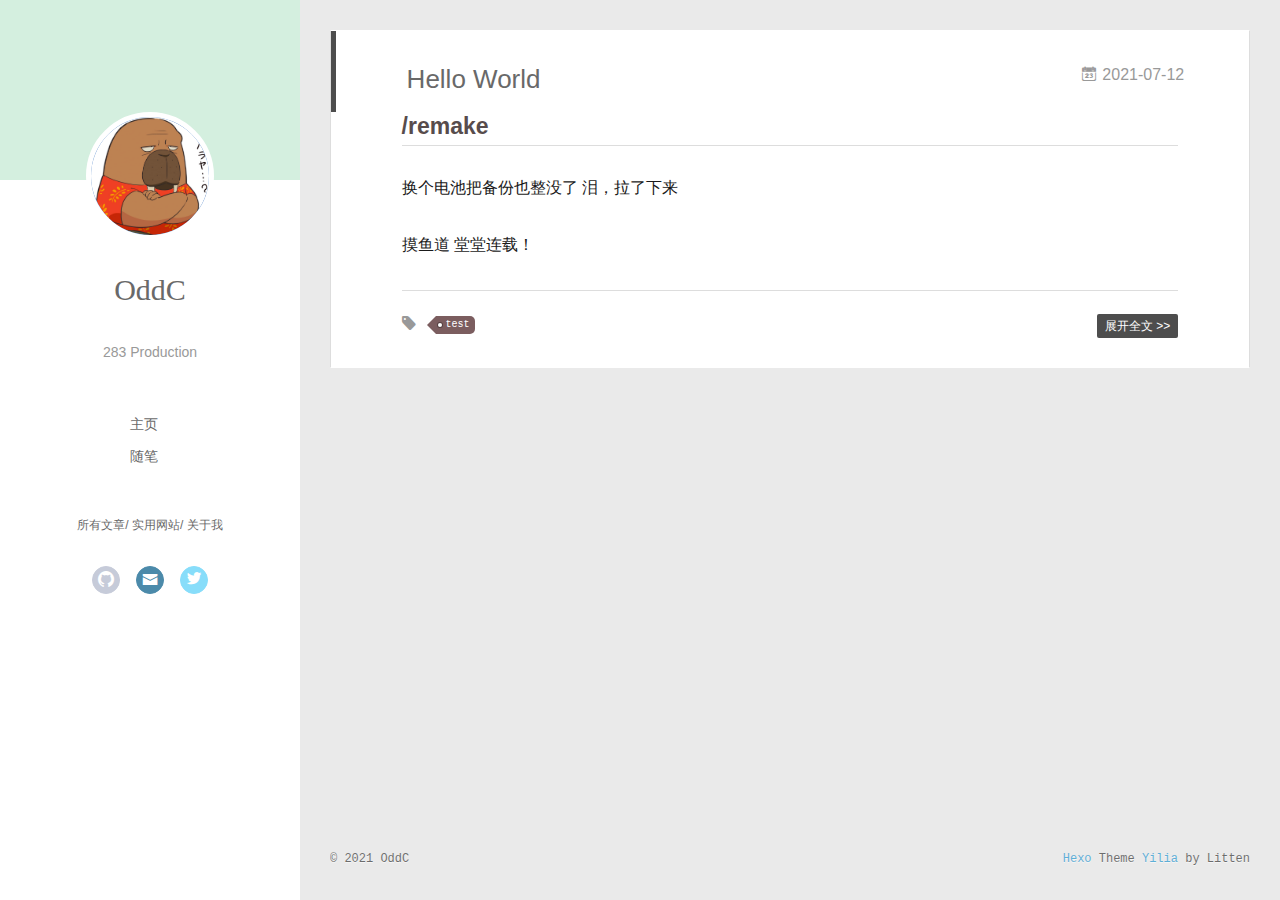
==== commit 9bc622e5: "Site updated: 2021-07-13 11:02:11" ====
--- a/index.html
+++ b/index.html
@@ -5,13 +5,13 @@
   
   <meta name="renderer" content="webkit">
   <meta http-equiv="X-UA-Compatible" content="IE=edge" >
-  <link rel="dns-prefetch" href="https://cookiekira.github.io">
+  <link rel="dns-prefetch" href="http://oddc.icu">
   <title>今日もいい天気〜</title>
   <meta name="viewport" content="width=device-width, initial-scale=1, maximum-scale=1">
   <meta name="description" content="283 Production">
 <meta property="og:type" content="website">
 <meta property="og:title" content="今日もいい天気〜">
-<meta property="og:url" content="https://cookiekira.github.io/index.html">
+<meta property="og:url" content="http://oddc.icu/index.html">
 <meta property="og:site_name" content="今日もいい天気〜">
 <meta property="og:description" content="283 Production">
 <meta property="og:locale">
@@ -40,7 +40,15 @@
   <div id="container" q-class="show:isCtnShow">
     <canvas id="anm-canvas" class="anm-canvas"></canvas>
     <div class="left-col" q-class="show:isShow">
-      
+      <!--
+ * @Author: your name
+ * @Date: 2021-07-12 19:43:39
+ * @LastEditTime: 2021-07-13 09:55:25
+ * @LastEditors: Please set LastEditors
+ * @Description: In User Settings Edit
+ * @FilePath: /undefined/Users/cookiekira/Blog/themes/hexo-theme-yilia/layout/_partial/left-col.ejs
+-->
+
 <div class="overlay" style="background: #D4EFDF"></div>
 <div class="intrude-less">
 	<header id="header" class="inner">
@@ -88,7 +96,14 @@
 					<a class="twitter" target="_blank" href="https://twitter.com/Monoecho2" title="twitter"><i class="icon-twitter"></i></a>
 		        
 			</div>
+			<!-- 网易云音乐插件 -->
+			
+				<div style="position:absolute; bottom:120px left:auto; width:85%">
+					<iframe frameborder="no" border="0" marginwidth="0" marginheight="0" width="240" height="80" src="//music.163.com/outchain/player?type=2&id=509098809&auto=1&height=66"></iframe>
+				</div>
+			
 		</nav>
+			
 	</header>		
 </div>
 
@@ -184,6 +199,17 @@
     <div class="article-info article-info-index">
       
       
+	<div class="article-tag tagcloud">
+		<i class="icon-price-tags icon"></i>
+		<ul class="article-tag-list">
+			 
+        		<li class="article-tag-list-item">
+        			<a href="javascript:void(0)" class="js-tag article-tag-list-link color5">test</a>
+        		</li>
+      		
+		</ul>
+	</div>
+
       
 
       
@@ -310,6 +336,10 @@
             <input type="checkbox" q-on="click:toggleTag(e)" q-attr="checked:showTags">
           </label>
           <ul class="article-tag-list" q-show="showTags">
+             
+              <li class="article-tag-list-item">
+                <a href="javascript:void(0)" class="js-tag color5">test</a>
+              </li>
             
             <div class="clearfix"></div>
           </ul>
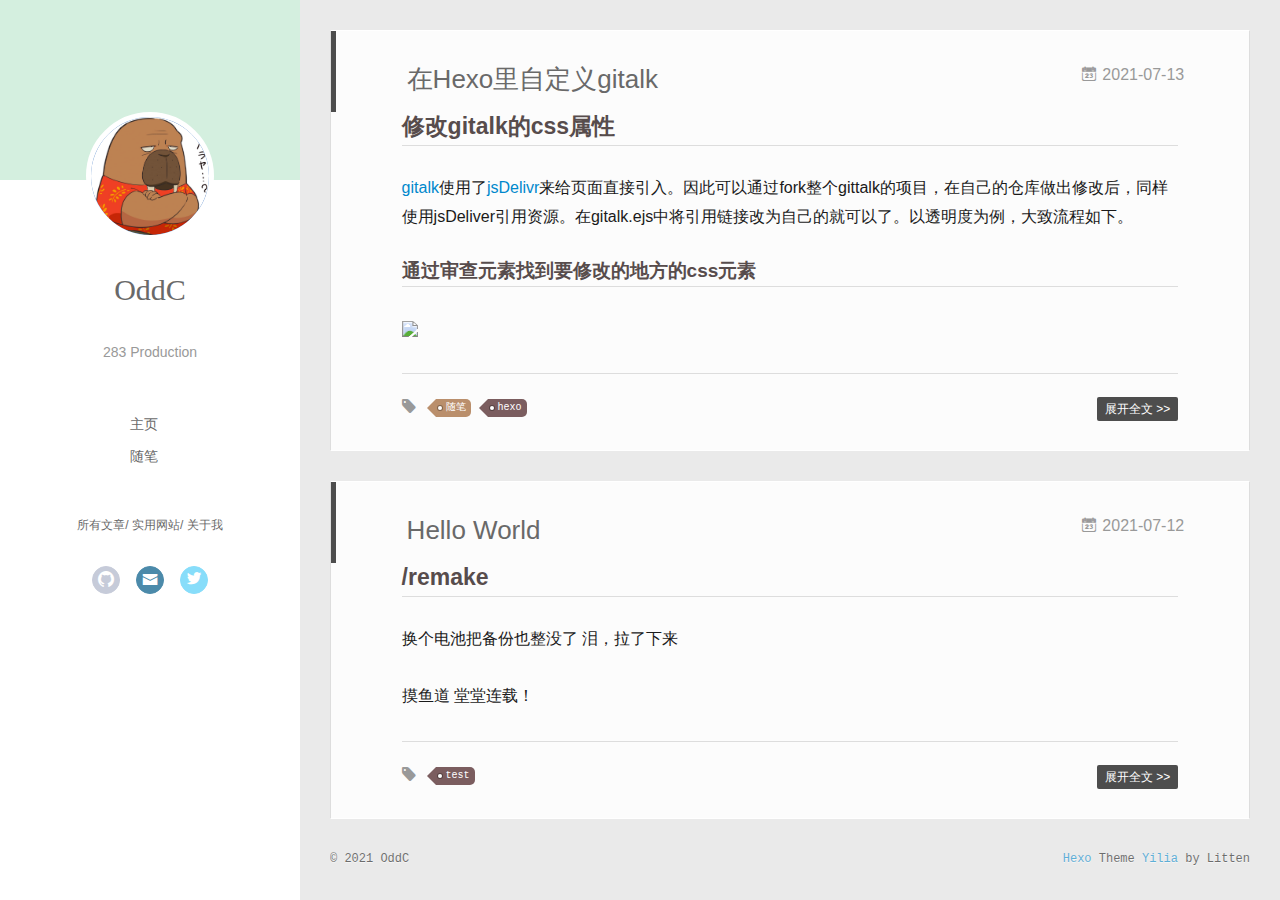
==== commit 18dbbe20: "Site updated: 2021-07-13 16:40:07" ====
--- a/index.html
+++ b/index.html
@@ -169,6 +169,85 @@
           <div id="js-content" class="content-ll">
             
   
+    <article id="post-gitalk-opacity" class="article article-type-post  article-index" itemscope itemprop="blogPost">
+  <div class="article-inner">
+    
+      <header class="article-header">
+        
+  
+    <h1 itemprop="name">
+      <a class="article-title" href="/2021/07/13/gitalk-opacity/">在Hexo里自定义gitalk</a>
+    </h1>
+  
+
+        
+        <a href="/2021/07/13/gitalk-opacity/" class="archive-article-date">
+  	<time datetime="2021-07-13T07:36:53.000Z" itemprop="datePublished"><i class="icon-calendar icon"></i>2021-07-13</time>
+</a>
+        
+      </header>
+    
+    <div class="article-entry" itemprop="articleBody">
+      
+        <h2 id="修改gitalk的css属性"><a href="#修改gitalk的css属性" class="headerlink" title="修改gitalk的css属性"></a>修改gitalk的css属性</h2><p><a target="_blank" rel="noopener" href="https://github.com/gitalk/gitalk/blob/master">gitalk</a>使用了<a target="_blank" rel="noopener" href="https://www.jsdelivr.com/package/npm/gitalk">jsDelivr</a>来给页面直接引入。因此可以通过fork整个gittalk的项目，在自己的仓库做出修改后，同样使用jsDeliver引用资源。在gitalk.ejs中将引用链接改为自己的就可以了。以透明度为例，大致流程如下。</p>
+<h3 id="通过审查元素找到要修改的地方的css元素"><a href="#通过审查元素找到要修改的地方的css元素" class="headerlink" title="通过审查元素找到要修改的地方的css元素"></a>通过审查元素找到要修改的地方的css元素</h3><p><img src="https://tva1.sinaimg.cn/large/008i3skNly1gsfe5l19exj30yk08sgmx.jpg"></p>
+        
+      
+
+      
+    </div>
+    <div class="article-info article-info-index">
+      
+      
+	<div class="article-tag tagcloud">
+		<i class="icon-price-tags icon"></i>
+		<ul class="article-tag-list">
+			 
+        		<li class="article-tag-list-item">
+        			<a href="javascript:void(0)" class="js-tag article-tag-list-link color3">随笔</a>
+        		</li>
+      		 
+        		<li class="article-tag-list-item">
+        			<a href="javascript:void(0)" class="js-tag article-tag-list-link color5">hexo</a>
+        		</li>
+      		
+		</ul>
+	</div>
+
+      
+
+      
+        <p class="article-more-link">
+          <a class="article-more-a" href="/2021/07/13/gitalk-opacity/">展开全文 >></a>
+        </p>
+      
+
+      
+      <div class="clearfix"></div>
+    </div>
+  </div>
+</article>
+
+<aside class="wrap-side-operation">
+    <div class="mod-side-operation">
+        
+        <div class="jump-container" id="js-jump-container" style="display:none;">
+            <a href="javascript:void(0)" class="mod-side-operation__jump-to-top">
+                <i class="icon-font icon-back"></i>
+            </a>
+            <div id="js-jump-plan-container" class="jump-plan-container" style="top: -11px;">
+                <i class="icon-font icon-plane jump-plane"></i>
+            </div>
+        </div>
+        
+        
+    </div>
+</aside>
+
+
+
+
+  
     <article id="post-hello-world" class="article article-type-post  article-index" itemscope itemprop="blogPost">
   <div class="article-inner">
     
@@ -339,6 +418,14 @@
              
               <li class="article-tag-list-item">
                 <a href="javascript:void(0)" class="js-tag color5">test</a>
+              </li>
+             
+              <li class="article-tag-list-item">
+                <a href="javascript:void(0)" class="js-tag color3">随笔</a>
+              </li>
+             
+              <li class="article-tag-list-item">
+                <a href="javascript:void(0)" class="js-tag color5">hexo</a>
               </li>
             
             <div class="clearfix"></div>
--- a/main.0cf68a.css
+++ b/main.0cf68a.css
@@ -1 +1,3930 @@
-.clearfix:after,.clearfix:before{content:"";display:table}.clearfix:after{clear:both}.left-col.show{box-shadow:0 0 6px 0 rgba(0,0,0,.75)}.mid-col,.mid-col.show .article,.tools-col,.tools-col .tools-section .search-tag.tagcloud .article-tag-list,.tools-col .tools-section .search-ul .search-tag span:hover,.tools-col .tools-section .search-ul .search-time span:hover,.tools-col .tools-section .search-ul .search-title:hover,.tools-col .tools-section .search-wrap .icon{transition:all .2s ease-in;-ms-transition:all .2s ease-in}@-webkit-keyframes leftIn{0%,60%,75%,90%,to{-webkit-animation-timing-function:cubic-bezier(.215,.61,.355,1);animation-timing-function:cubic-bezier(.215,.61,.355,1)}0%{-webkit-transform:translateZ(0);transform:translateZ(0)}60%{-webkit-transform:translate3d(358px,0,0);transform:translate3d(358px,0,0)}75%{-webkit-transform:translate3d(323px,0,0);transform:translate3d(323px,0,0)}90%{-webkit-transform:translate3d(338px,0,0);transform:translate3d(338px,0,0)}to{-webkit-transform:translate3d(333px,0,0);transform:translate3d(333px,0,0)}}@keyframes leftIn{0%,60%,75%,90%,to{-webkit-animation-timing-function:cubic-bezier(.215,.61,.355,1);animation-timing-function:cubic-bezier(.215,.61,.355,1)}0%{-webkit-transform:translateZ(0);transform:translateZ(0)}60%{-webkit-transform:translate3d(358px,0,0);transform:translate3d(358px,0,0)}75%{-webkit-transform:translate3d(323px,0,0);transform:translate3d(323px,0,0)}90%{-webkit-transform:translate3d(338px,0,0);transform:translate3d(338px,0,0)}to{-webkit-transform:translate3d(333px,0,0);transform:translate3d(333px,0,0)}}.mid-col.show{-webkit-animation-duration:.8s;animation-duration:.8s;-webkit-animation-fill-mode:both;animation-fill-mode:both;-webkit-animation-name:leftIn;animation-name:leftIn}@-webkit-keyframes leftOut{0%,60%,75%,90%,to{-webkit-animation-timing-function:cubic-bezier(.215,.61,.355,1);animation-timing-function:cubic-bezier(.215,.61,.355,1)}0%{-webkit-transform:translate3d(333px,0,0);transform:translate3d(333px,0,0)}60%{-webkit-transform:translate3d(-25px,0,0);transform:translate3d(-25px,0,0)}75%{-webkit-transform:translate3d(10px,0,0);transform:translate3d(10px,0,0)}90%{-webkit-transform:translate3d(-5px,0,0);transform:translate3d(-5px,0,0)}to{-webkit-transform:translateZ(0);transform:translateZ(0)}}@keyframes leftOut{0%,60%,75%,90%,to{-webkit-animation-timing-function:cubic-bezier(.215,.61,.355,1);animation-timing-function:cubic-bezier(.215,.61,.355,1)}0%{-webkit-transform:translate3d(333px,0,0);transform:translate3d(333px,0,0)}60%{-webkit-transform:translate3d(-25px,0,0);transform:translate3d(-25px,0,0)}75%{-webkit-transform:translate3d(10px,0,0);transform:translate3d(10px,0,0)}90%{-webkit-transform:translate3d(-5px,0,0);transform:translate3d(-5px,0,0)}to{-webkit-transform:translateZ(0);transform:translateZ(0)}}.mid-col.hide{-webkit-animation-duration:.8s;animation-duration:.8s;-webkit-animation-name:leftOut;animation-name:leftOut}@-webkit-keyframes smallLeftIn{0%,60%,75%,90%,to{-webkit-animation-timing-function:cubic-bezier(.215,.61,.355,1);animation-timing-function:cubic-bezier(.215,.61,.355,1)}0%{-webkit-transform:translateZ(0);transform:translateZ(0)}60%{-webkit-transform:translate3d(325px,0,0);transform:translate3d(325px,0,0)}75%{-webkit-transform:translate3d(290px,0,0);transform:translate3d(290px,0,0)}90%{-webkit-transform:translate3d(305px,0,0);transform:translate3d(305px,0,0)}to{-webkit-transform:translate3d(300px,0,0);transform:translate3d(300px,0,0)}}@keyframes smallLeftIn{0%,60%,75%,90%,to{-webkit-animation-timing-function:cubic-bezier(.215,.61,.355,1);animation-timing-function:cubic-bezier(.215,.61,.355,1)}0%{-webkit-transform:translateZ(0);transform:translateZ(0)}60%{-webkit-transform:translate3d(325px,0,0);transform:translate3d(325px,0,0)}75%{-webkit-transform:translate3d(290px,0,0);transform:translate3d(290px,0,0)}90%{-webkit-transform:translate3d(305px,0,0);transform:translate3d(305px,0,0)}to{-webkit-transform:translate3d(300px,0,0);transform:translate3d(300px,0,0)}}.tools-col.show{-webkit-animation-duration:.8s;animation-duration:.8s;-webkit-animation-fill-mode:both;animation-fill-mode:both;-webkit-animation-name:smallLeftIn;animation-name:smallLeftIn}@-webkit-keyframes smallleftOut{0%,60%,75%,90%,to{-webkit-animation-timing-function:cubic-bezier(.215,.61,.355,1);animation-timing-function:cubic-bezier(.215,.61,.355,1)}0%{-webkit-transform:translate3d(333px,0,0);transform:translate3d(333px,0,0)}60%{-webkit-transform:translate3d(-25px,0,0);transform:translate3d(-25px,0,0)}75%{-webkit-transform:translate3d(10px,0,0);transform:translate3d(10px,0,0)}90%{-webkit-transform:translate3d(-5px,0,0);transform:translate3d(-5px,0,0)}to{-webkit-transform:translateZ(0);transform:translateZ(0)}}@keyframes smallleftOut{0%,60%,75%,90%,to{-webkit-animation-timing-function:cubic-bezier(.215,.61,.355,1);animation-timing-function:cubic-bezier(.215,.61,.355,1)}0%{-webkit-transform:translate3d(333px,0,0);transform:translate3d(333px,0,0)}60%{-webkit-transform:translate3d(-25px,0,0);transform:translate3d(-25px,0,0)}75%{-webkit-transform:translate3d(10px,0,0);transform:translate3d(10px,0,0)}90%{-webkit-transform:translate3d(-5px,0,0);transform:translate3d(-5px,0,0)}to{-webkit-transform:translateZ(0);transform:translateZ(0)}}.tools-col.hide{-webkit-animation-duration:.8s;animation-duration:.8s;-webkit-animation-fill-mode:both;animation-fill-mode:both;-webkit-animation-name:smallleftOut;animation-name:smallleftOut}html{-ms-text-size-adjust:100%;-webkit-text-size-adjust:100%;-webkit-tap-highlight-color:transparent;height:100%}body{margin:0;font-size:14px;font-family:Helvetica Neue,Helvetica,STHeiTi,Arial,sans-serif;line-height:1.5;color:#333;background-color:#fff;min-height:100%}article,aside,details,figcaption,figure,footer,header,hgroup,main,menu,nav,section,summary{display:block}audio,canvas,progress,video{display:inline-block}audio:not([controls]){display:none;height:0}progress{vertical-align:baseline}[hidden],template{display:none}a{background:transparent;text-decoration:none;color:#08c}a:active{outline:0}abbr[title]{border-bottom:1px dotted}b,strong{font-weight:700}dfn{font-style:italic}mark{background:#ff0;color:#000}small{font-size:80%}sub,sup{font-size:75%;line-height:0;position:relative;vertical-align:baseline}sup{top:-.5em}sub{bottom:-.25em}img{border:0;vertical-align:middle;max-width:100%}svg:not(:root){overflow:hidden}pre{overflow:auto;white-space:pre;white-space:pre-wrap;word-wrap:break-word}code,kbd,pre,samp{font-family:monospace,monospace;font-size:1em}button,input,optgroup,select,textarea{color:inherit;font:inherit;margin:0;vertical-align:middle}button,input,select{overflow:visible}button,select{text-transform:none}button,html input[type=button],input[type=reset],input[type=submit]{-webkit-appearance:button;cursor:pointer}[disabled]{cursor:default}button::-moz-focus-inner,input::-moz-focus-inner{border:0;padding:0}input{line-height:normal}input[type=checkbox],input[type=radio]{box-sizing:border-box;padding:0}input[type=number]::-webkit-inner-spin-button,input[type=number]::-webkit-outer-spin-button{height:auto}input[type=search]{-webkit-appearance:textfield;box-sizing:border-box}input[type=search]::-webkit-search-cancel-button,input[type=search]::-webkit-search-decoration{-webkit-appearance:none}fieldset{border:1px solid silver;margin:0 2px;padding:.35em .625em .75em}legend{border:0;padding:0}textarea{overflow:auto;resize:vertical;vertical-align:top}optgroup{font-weight:700}button,input,select,textarea{outline:0}input,textarea{-webkit-user-modify:read-write-plaintext-only}input::-ms-clear,input::-ms-reveal{display:none}input::-moz-placeholder,textarea::-moz-placeholder{color:#999}input:-ms-input-placeholder,textarea:-ms-input-placeholder{color:#999}input::-webkit-input-placeholder,textarea::-webkit-input-placeholder{color:#999}.placeholder{color:#999}table{border-collapse:collapse;border-spacing:0}td,th{padding:0}blockquote,figure,form,h1,h2,h3,h4,h5,h6,p{margin:0}dd,dl,li,ol,ul{margin:0;padding:0}ol,ul{list-style:none outside none}h1,h2,h3{line-height:2;font-weight:400}h1{font-size:18px}h2{font-size:16px}h3{font-size:14px}i{font-style:normal}*{box-sizing:border-box}@font-face{font-family:iconfont;src:url(./fonts/iconfont.b322fa.eot);src:url(./fonts/iconfont.b322fa.eot#iefix) format("embedded-opentype"),url(./fonts/iconfont.8c627f.woff) format("woff"),url(./fonts/iconfont.16acc2.ttf) format("truetype"),url(./fonts/iconfont.45d7ee.svg#iconfont) format("svg")}[class*=" icon-"],[class^=icon-]{font-family:iconfont!important;speak:none;font-size:16px;font-style:normal;font-weight:400;font-variant:normal;text-transform:none;line-height:1;-webkit-font-smoothing:antialiased;-moz-osx-font-smoothing:grayscale}.icon-twitter:before{content:"\E600"}.icon-facebook:before{content:"\E601"}.icon-clock:before{content:"\E602"}.icon-mail:before{content:"\E609"}.icon-link:before{content:"\E6AB"}.icon-search:before{content:"\E65B"}.icon-smile:before{content:"\E64A"}.icon-roundrightfill:before{content:"\E65A"}.icon-list:before{content:"\E682"}.icon-book:before{content:"\E6FE"}.icon-home:before{content:"\E6BB"}.icon-share:before{content:"\E618"}.icon-back:before{content:"\E625"}.icon-qq:before{content:"\E62D"}.icon-weibo:before{content:"\E619"}.icon-segmentfault:before{content:"\E603"}.icon-sort:before{content:"\E700"}.icon-jianshu:before{content:"\E613"}.icon-circle-left:before{content:"\E71F"}.icon-circle-right:before{content:"\E720"}.icon-loading:before{content:"\E614"}.icon-acfun:before{content:"\E604"}.icon-close:before{content:"\E60C"}.icon-tumblr:before{content:"\E6B0"}.icon-calendar:before{content:"\E667"}.icon-rss:before{content:"\E877"}.icon-price-tags:before{content:"\E6F9"}.icon-quo-left:before{content:"\E7F5"}.icon-quo-right:before{content:"\E7F6"}.icon-back1:before{content:"\E64E"}.icon-github:before{content:"\E735"}.icon-film:before{content:"\E7B7"}.icon-weixin:before{content:"\E61F"}.icon-qzone:before{content:"\E680"}.icon-category:before{content:"\E605"}.icon-douban:before{content:"\E64C"}.icon-roundleftfill:before{content:"\E799"}.icon-tuding:before{content:"\E651"}.icon-zhihu:before{content:"\E61B"}.icon-linkedin:before{content:"\E6D4"}.icon-google:before{content:"\E635"}.icon-plane:before{content:"\E62F"}.icon-bilibili:before{content:"\E622"}.icon-psn:before{content:"\E6C7"}body,button,input,select,textarea{color:#1a1a1a;font-family:lucida grande,lucida sans unicode,lucida,helvetica,Hiragino Sans GB,Microsoft YaHei,WenQuanYi Micro Hei,sans-serif;font-size:16px;font-size:1rem;line-height:1.75}body{overflow-y:hidden;background:#eaeaea}#container,body,html{height:100%;overflow-x:hidden;overflow-y:auto}#mobile-nav{display:none}#container{position:relative;min-height:100%}#container .anm-canvas{display:none}#container.show .anm-canvas{display:block;position:fixed}.body-wrap{margin-bottom:80px}.mid-col{position:absolute;right:0;min-height:100%;background:#eaeaea;left:300px;width:auto}.mid-col.show{background:none;opacity:.9}.mid-col.show .article{background:hsla(0,0%,100%,.3)}.left-col{background:#fff;width:300px;position:fixed;opacity:1;transition:all .2s ease-in;height:100%;z-index:999}.left-col .overlay{width:100%;height:180px;position:absolute}.left-col .intrude-less{width:76%;text-align:center;margin:112px auto 0}.left-col #header{width:100%;height:300px;position:relative;border-bottom:1px solid color-border}.left-col #header a{color:#696969}.left-col #header a:hover{color:#b0a0aa}.left-col #header .header-subtitle{text-align:center;color:#999;font-size:14px;line-height:25px;overflow:hidden;text-overflow:ellipsis;display:-webkit-box;-webkit-line-clamp:2;-webkit-box-orient:vertical}.left-col #header .header-menu{font-weight:300;line-height:31px;text-transform:uppercase;float:none;min-height:150px;margin-left:-12px;text-align:center;display:-webkit-box;-webkit-box-orient:horizontal;-webkit-box-pack:center;-webkit-box-align:center}.left-col #header .header-menu li{cursor:default}.left-col #header .header-menu li a{font-size:14px;min-width:300px}.left-col #header .header-smart-menu{font-size:12px;margin-bottom:20px}.left-col #header .header-smart-menu a:after{content:"/"}.left-col #header .header-smart-menu a:last-child:after{content:""}.left-col #header .profilepic{display:block;border:5px solid #fff;border-radius:300px;width:128px;height:128px;margin:0 auto;position:relative;overflow:hidden;background:#88acdb;-webkit-transition:all .2s ease-in;display:-webkit-box;-webkit-box-orient:horizontal;-webkit-box-pack:center;-webkit-box-align:center;text-align:center}.left-col #header .profilepic img{border-radius:300px;opacity:1;-webkit-transition:all .2s ease-in}.left-col #header .profilepic img.show{width:100%;height:100%;opacity:1}.left-col #header .header-author{text-align:center;margin:.67em 0;font-family:Roboto,serif;font-size:30px;transition:.3s}::-webkit-scrollbar{width:10px;height:10px}::-webkit-scrollbar-button{width:0;height:0}::-webkit-scrollbar-button:end:decrement,::-webkit-scrollbar-button:start:increment{display:none}::-webkit-scrollbar-corner{display:block}::-webkit-scrollbar-thumb{border-radius:8px;background-color:rgba(0,0,0,.2)}::-webkit-scrollbar-thumb:hover{border-radius:8px;background-color:rgba(0,0,0,.5)}::-webkit-scrollbar-thumb,::-webkit-scrollbar-track{border-right:1px solid transparent;border-left:1px solid transparent}::-webkit-scrollbar-track:hover{background-color:rgba(0,0,0,.15)}::-webkit-scrollbar-button:start{width:10px;height:10px;background:url(./img/scrollbar_arrow.png) no-repeat 0 0}::-webkit-scrollbar-button:start:hover{background:url(./img/scrollbar_arrow.png) no-repeat -15px 0}::-webkit-scrollbar-button:start:active{background:url(./img/scrollbar_arrow.png) no-repeat -30px 0}::-webkit-scrollbar-button:end{width:10px;height:10px;background:url(./img/scrollbar_arrow.png) no-repeat 0 -18px}::-webkit-scrollbar-button:end:hover{background:url(./img/scrollbar_arrow.png) no-repeat -15px -18px}::-webkit-scrollbar-button:end:active{background:url(./img/scrollbar_arrow.png) no-repeat -30px -18px}.article-entry .highlight,.article-entry pre{background:#272822;margin:10px 0;padding:10px;overflow:auto;color:#fff;font-size:.9em;line-height:22.400000000000002px}.article-entry .gist .gist-file .gist-data .line-numbers,.article-entry .highlight .gutter pre,.article-entry .highlight .gutter pre .line{color:#666}.article-entry code,.article-entry pre{font-family:Source Code Pro,Consolas,Monaco,Menlo,monospace}.article-entry code{background:#eee;padding:0 .3em;border:none}.article-entry pre code{background:none;text-shadow:none;padding:0;color:#fff}.article-entry .highlight{border-radius:4px}.article-entry .highlight pre{border:none;margin:0;padding:0}.article-entry .highlight table{margin:0;width:auto}.article-entry .highlight td{border:none;padding:0}.article-entry .highlight figcaption{color:highlight-comment;line-height:1em;margin-bottom:1em}.article-entry .highlight figcaption:after,.article-entry .highlight figcaption:before{content:"";display:table}.article-entry .highlight figcaption:after{clear:both}.article-entry .highlight figcaption a{float:right}.article-entry .highlight .gutter pre{text-align:right;padding-right:20px}.article-entry .highlight .gutter pre .line{text-shadow:none}.article-entry .highlight .line{color:#fff;min-height:19px}.article-entry .gist{margin:0 -20px;border-style:solid;border-color:#ddd;border-width:1px 0;background:#272822;padding:15px 20px 15px 0}.article-entry .gist .gist-file{border:none;font-family:Source Code Pro,Consolas,Monaco,Menlo,monospace;margin:0}.article-entry .gist .gist-file .gist-data{background:none;border:none}.article-entry .gist .gist-file .gist-data .line-numbers{background:none;border:none;padding:0 20px 0 0}.article-entry .gist .gist-file .gist-data .line-data{padding:0!important}.article-entry .gist .gist-file .highlight{margin:0;padding:0;border:none}.article-entry .gist .gist-file .gist-meta{background:#272822;color:highlight-comment;font:.85em Helvetica Neue,Helvetica,Arial,sans-serif;text-shadow:0 0;padding:0;margin-top:1em;margin-left:20px}.article-entry .gist .gist-file .gist-meta a{color:#258fb8;font-weight:400}.article-entry .gist .gist-file .gist-meta a:hover{text-decoration:underline}pre .comment{color:#75715e}pre .class .params,pre .function .keyword,pre .keyword{color:#66d9ef}pre .css .value,pre .doctype,pre .function,pre .params,pre .tag{color:#fff}pre .at_rule,pre .at_rule .keyword,pre .css~* .tag,pre .preprocessor,pre .preprocessor .keyword,pre .title{color:#f92672}pre .attribute,pre .built_in,pre .class,pre .css~* .class,pre .function .title{color:#a6e22e}pre .string,pre .value{color:#e6db74}pre .number{color:#7163d7}pre .css~* .id,pre .id{color:#fd971f}#header .tagcloud a{color:#fff}.tagcloud a{display:inline-block;text-decoration:none;font-weight:400;font-size:10px;color:#fff;height:18px;line-height:18px;float:left;padding:0 5px 0 10px;position:relative;border-radius:0 5px 5px 0;margin:5px 9px 5px 8px;font-family:Menlo,Monaco,Andale Mono,lucida console,Courier New,monospace}.tagcloud a:hover{opacity:.8}.tagcloud a:before{content:" ";width:0;height:0;position:absolute;top:0;left:-18px;border:9px solid transparent}.tagcloud a:after{content:" ";width:4px;height:4px;background-color:#fff;border-radius:4px;box-shadow:0 0 0 1px rgba(0,0,0,.3);position:absolute;top:7px;left:2px}.tagcloud a.color1{background:#ff945c}.tagcloud a.color1:before{border-right-color:#ff945c}.tagcloud a.color2{background:#cc8167}.tagcloud a.color2:before{border-right-color:#cc8167}.tagcloud a.color3{background:#ba8f6c}.tagcloud a.color3:before{border-right-color:#ba8f6c}.tagcloud a.color4{background:#94635c}.tagcloud a.color4:before{border-right-color:#94635c}.tagcloud a.color5{background:#7b5d5f}.tagcloud a.color5:before{border-right-color:#7b5d5f}.article-tag-list .article-tag-list-item{float:left}.article-pop-out .icon-tuding{color:#999;float:left;margin-right:10px;margin-top:6px}.article-category,.article-category .article-tag-list,.article-tag,.article-tag .article-tag-list{float:left}.article-category .icon,.article-tag .icon{color:#999;float:left;margin-right:10px;margin-top:6px}.article-pop-out{float:left}.archive-article-date{color:#999;margin-right:7.6923%;float:right}.archive-article-date .icon{margin:5px 5px 5px 0}.glass{background-color:rgba(54,70,93,.9);z-index:998;transition:opacity .15s;width:100%;height:100%;display:none}.glass,.tagcloud-ctn{left:0;opacity:1;bottom:0;position:fixed;right:0;top:0}.tagcloud-ctn{z-index:90120;background-size:100% 100%}.tagcloud-ctn .tagcloud-global{position:fixed;top:50%;left:50%;margin-top:-115px;margin-left:-315px;width:630px}.tagcloud-ctn .tagcloud-global a{width:80px;height:80px;border-radius:50%;background:#f2992e;color:#fff;display:block;float:left;line-height:80px;text-align:center}.tagcloud-ctn .tagcloud-global .tab-post-types .tab-post-type:first-child .post-type-icon{background:#f2992e}.tagcloud-ctn .tagcloud-global .tab-post-types .tab-post-type:nth-child(2) .post-type-icon{background:#56bc8a}.tagcloud-ctn .tagcloud-global .tab-post-types .tab-post-type:nth-child(3) .post-type-icon{background:#4aa8d8}.tagcloud-ctn .tagcloud-global .tab-post-types .tab-post-type:nth-child(4) .post-type-icon{background:#a77dc2}.tagcloud-ctn .tagcloud-global .tab-post-types .tab-post-type:nth-child(5) .post-type-icon{background:#dd765d}#header .header-nav{width:100%;position:absolute;transition:-webkit-transform .3s ease-in;transition:transform .3s ease-in;transition:transform .3s ease-in,-webkit-transform .3s ease-in}#header .header-nav .social{margin-top:10px;text-align:center;display:-webkit-box;display:-ms-flexbox;display:flex;-ms-flex-wrap:wrap;flex-wrap:wrap;-webkit-box-pack:center;-ms-flex-pack:center;justify-content:center}#header .header-nav .social a{border-radius:50%;display:-moz-inline-stack;display:inline-block;vertical-align:middle;*vertical-align:auto;zoom:1;*display:inline;margin:0 8px 15px;transition:.3s;text-align:center;color:#fff;opacity:.7;width:28px;height:28px;line-height:26px}#header .header-nav .social a:hover{opacity:1}#header .header-nav .social a.weibo{background:#aaf;border:1px solid #aaf}#header .header-nav .social a.weibo:hover{border:1px solid #aaf}#header .header-nav .social a.segmentfault{background:#009a61;border:1px solid #009a61}#header .header-nav .social a.segmentfault:hover{border:1px solid #009a61}#header .header-nav .social a.rss{background:#ef7522;border:1px solid #ef7522}#header .header-nav .social a.rss:hover{border:1px solid #cf5d0f}#header .header-nav .social a.github{background:#afb6ca;border:1px solid #afb6ca}#header .header-nav .social a.github:hover{border:1px solid #909ab6}#header .header-nav .social a.facebook{background:#3b5998;border:1px solid #3b5998}#header .header-nav .social a.facebook:hover{border:1px solid #2d4373}#header .header-nav .social a.google{background:#c83d20;border:1px solid #c83d20}#header .header-nav .social a.google:hover{border:1px solid #9c3019}#header .header-nav .social a.twitter{background:#55cff8;border:1px solid #55cff8}#header .header-nav .social a.twitter:hover{border:1px solid #24c1f6}#header .header-nav .social a.linkedin{background:#005a87;border:1px solid #005a87}#header .header-nav .social a.linkedin:hover{border:1px solid #006b98}#header .header-nav .social a.acfun{background:#fd4c5d;border:1px solid #fd4c5d}#header .header-nav .social a.acfun:hover{border:1px solid #fd4c5d}#header .header-nav .social a.bilibili{background:#e15280;border:1px solid #e15280}#header .header-nav .social a.bilibili:hover{border:1px solid #e15280}#header .header-nav .social a.zhihu{background:#0078d8;border:1px solid #0078d8}#header .header-nav .social a.zhihu:hover{border:1px solid #0078d8}#header .header-nav .social a.douban{background:#06c611;border:1px solid #06c611}#header .header-nav .social a.douban:hover{border:1px solid #06c611}#header .header-nav .social a.mail{background:#005a87;border:1px solid #005a87}#header .header-nav .social a.mail:hover{border:1px solid #006b98}#header .header-nav .social a.jianshu{background:#ff5722;border:1px solid #ff5722}#header .header-nav .social a.jianshu:hover{border:1px solid #ff5722}#header .header-nav .social a.weixin{background:#4caf50;border:1px solid #4caf50}#header .header-nav .social a.weixin:hover{border:1px solid #4caf50}#header .header-nav .social a.qq{background:#34baad;border:1px solid #34baad}#header .header-nav .social a.qq:hover{border:1px solid #34baad}#header .header-nav .social a.psn{background:#086ef6;border:1px solid #086ef6}#header .header-nav .social a.psn:hover{border:1px solid #086ef6}#page-nav{text-align:center;margin-top:30px}#page-nav .page-number{width:20px;height:25px;background:#4d4d4d;display:inline-block;color:#fff;line-height:25px;font-size:12px;margin:0 5px 30px;border-radius:2px}#page-nav .page-number:hover{background:#5e5e5e}#page-nav .current{background:#88acdb;cursor:default}#page-nav .current:hover{background:#88acdb}#page-nav .extend{color:#4d4d4d;margin:0 27px;opacity:1}#page-nav .extend:hover{color:#5e5e5e}#page-nav:hover .extend{opacity:1}.archives-wrap{position:relative;margin:0 30px;padding-right:60px;border-bottom:1px solid #eee;background:#fff}.archives-wrap:first-child{margin-top:30px}.archives-wrap:last-child{margin-bottom:80px}.archives-wrap .archive-year-wrap{line-height:35px;width:200px;position:absolute;padding-top:15px;font-size:1.8em;z-index:1}.archives-wrap .archive-year-wrap a{color:#666;font-weight:700;padding-left:48px}.archives{position:relative}.archives .article-info{border:none}.archives .archive-article{margin-left:200px;padding:20px 0;border-bottom:1px solid #eee;border-top:1px solid #fff;position:relative}.archives .archive-article:first-child{border-top:none}.archives .archive-article:last-child{border-bottom:none}.archives .archive-article-title{font-size:16px;color:#333;transition:color .3s}.archives .archive-article-title:hover{color:#657b83}.archives .archive-article-title span{display:block;color:#a8a8a8;font-size:12px;line-height:14px;height:7px;padding-left:2px}.archives .archive-article-title span:before{display:inline-block;content:"\201C";font-family:serif;font-size:30px;float:left;margin:4px 4px 0 -12px;color:#c8c8c8}.archive-article-inner .icon-clock{margin-right:5px}.archive-article-inner .archive-article-header{position:relative;min-height:36px}.archive-article-inner .article-meta{position:relative;float:right;margin-top:-10px;color:#555;background:none;text-align:right;width:auto}.archive-article-inner .article-meta .article-date time{color:#aaa}.archive-article-inner .article-meta .archive-article-date,.archive-article-inner .article-meta .article-tag-list{margin-right:30px;display:-moz-inline-stack;display:inline-block;vertical-align:middle;zoom:1;color:#666;font-size:14px}.archive-article-inner .article-meta .archive-article-date{cursor:default;font-size:12px;margin-bottom:5px;margin-top:-10px;margin-right:0}.archive-article-inner .article-meta .article-category:before{float:left;margin-top:1px;left:15px}.archive-article-inner .article-meta .article-category .article-category-link{width:auto;max-width:83px;padding-left:10px}.archive-article-inner .article-meta .article-tag-list{margin-top:0}.archive-article-inner .article-meta .article-tag-list:before{left:15px}.archive-article-inner .article-meta .article-tag-list .article-tag-list-item{display:inline-block;width:auto;max-width:83px;padding-left:8px;font-size:12px}.tools-col{width:300px;height:100%;position:fixed;left:0;top:0;z-index:0;padding:0;opacity:0;-webkit-overflow-scrolling:touch;overflow-scrolling:touch}.tools-col.show{opacity:1}.tools-col.hide{z-index:0}.tools-col .tools-nav{display:none}.tools-col .tools-section,.tools-col .tools-wrap{height:100%;color:#e5e5e5;width:360px;overflow:hidden;overflow-y:auto}.tools-col .tools-section ::-webkit-scrollbar,.tools-col .tools-wrap ::-webkit-scrollbar{display:none}.tools-col .tools-section .search-wrap{width:310px;margin:20px 20px 10px;position:relative}.tools-col .tools-section .search-wrap .search-ipt{width:310px;color:#fff;background:none;border:none;border-bottom:2px solid #fff;font-family:Roboto,serif}.tools-col .tools-section .search-wrap .icon{position:absolute;right:0;top:7px;color:#fff;cursor:pointer}.tools-col .tools-section .search-wrap .icon:hover{-webkit-transform:scale(1.2);transform:scale(1.2)}.tools-col .tools-section .search-wrap ::-webkit-input-placeholder{color:#ededed}.tools-col .tools-section .search-tag.tagcloud{text-align:center;position:relative}.tools-col .tools-section .search-tag.tagcloud .search-tag-wording{font-size:12px;float:right;margin:4px 75px 0 0}.tools-col .tools-section .search-tag.tagcloud .search-switch{width:40px;height:25px;display:block}.tools-col .tools-section .search-tag.tagcloud .search-switch input{width:40px;height:14px;position:absolute;top:0;right:30px;z-index:2;border:0;background:0 0;-webkit-appearance:none;outline:0}.tools-col .tools-section .search-tag.tagcloud .search-switch input:before{content:"";width:40px;height:14px;border:1px solid #bdcabc;background-color:#fdfdfd;border-radius:20px;cursor:pointer;display:inline-block;position:relative;vertical-align:middle;box-sizing:content-box;box-shadow:inset 0 0 0 0 #dfdfdf;transition:border .4s,box-shadow .4s;background-clip:content-box}.tools-col .tools-section .search-tag.tagcloud .search-switch input:checked:before{border-color:#64bd63;box-shadow:inset 0 0 0 .16rem #64bd63;background-color:#64bd63;transition:border .4s,box-shadow .4s,background-color 1.2s}.tools-col .tools-section .search-tag.tagcloud .search-switch input:checked:after{left:27px;background:#fff}.tools-col .tools-section .search-tag.tagcloud .search-switch input:after{content:"";width:14px;height:14px;position:absolute;top:16px;left:2px;-webkit-transform:translateY(-50%);border-radius:100%;background-color:#91c0f1;box-shadow:0 1px 1px rgba(0,0,0,.4);transition:left .2s;cursor:pointer}.tools-col .tools-section .search-tag.tagcloud .article-tag-list{display:none;margin:15px 10px 0;padding:10px;background:hsla(0,0%,100%,.2)}.tools-col .tools-section .search-tag.tagcloud .article-tag-list.show{display:block}.tools-col .tools-section .search-tag.tagcloud .a{float:none}.tools-col .tools-section .search-ul{margin-top:10px;color:rgba(77,77,77,.75);-webkit-overflow-scrolling:touch;overflow-scrolling:touch;overflow-y:auto}.tools-col .tools-section .search-ul .search-li{padding:10px 20px;border-bottom:1px dotted #dcdcdc}.tools-col .tools-section .search-ul .search-li:hover{background:hsla(0,0%,100%,.2)}.tools-col .tools-section .search-ul .search-title{overflow:hidden;white-space:nowrap;text-overflow:ellipsis;display:block;color:#fffff8;text-shadow:1px 1px rgba(77,77,77,.25)}.tools-col .tools-section .search-ul .search-title .icon{margin-right:10px;color:#fffdd8}.tools-col .tools-section .search-ul .search-title:hover{color:#fff}.tools-col .tools-section .search-ul .search-tag,.tools-col .tools-section .search-ul .search-time{font-size:12px;color:#fffdd8;margin-right:10px}.tools-col .tools-section .search-ul .search-tag .icon,.tools-col .tools-section .search-ul .search-time .icon{margin-right:0}.tools-col .tools-section .search-ul .search-tag span,.tools-col .tools-section .search-ul .search-time span{cursor:pointer}.tools-col .tools-section .search-ul .search-tag span:hover,.tools-col .tools-section .search-ul .search-time span:hover{color:#fff}.tools-col .tools-section .search-ul .search-time{float:left}.tools-col .tools-section .search-ul .search-tag span{margin-right:5px}.tools-col .tools-section-friends{padding-top:30px}.tools-col .aboutme-wrap{display:-webkit-box;display:-ms-flexbox;display:flex;-webkit-box-align:center;-ms-flex-align:center;align-items:center;-webkit-box-pack:center;-ms-flex-pack:center;justify-content:center;width:100%;height:100%;color:#fffdd8;text-shadow:1px 1px rgba(77,77,77,.45)}.body-wrap>article{position:relative}@-webkit-keyframes cd-bounce-1{0%{opacity:0;-webkit-transform:scale(1)}60%{opacity:1;-webkit-transform:scale(1.01)}to{-webkit-transform:scale(1)}}@keyframes cd-bounce-1{0%{opacity:0;-webkit-transform:scale(1);transform:scale(1)}60%{opacity:1;-webkit-transform:scale(1.01);transform:scale(1.01)}to{-webkit-transform:scale(1);transform:scale(1)}}.article{margin:30px;position:relative;border:1px solid #ddd;border-top:1px solid #fff;border-bottom:1px solid #fff;background:#fff;transition:all .2s ease-in}.article img{max-width:100%}.article-inner h1.article-title,.article-title{color:#696969;margin-left:0;font-weight:300;line-height:35px;margin-bottom:20px;font-size:26px;transition:color .3s}.article-header{border-left:5px solid #4d4d4d;padding:30px 0 15px 25px;padding-left:7.6923%}.article-meta{width:150px;font-size:14;text-align:right;position:absolute;right:0;top:23px;text-align:center;z-index:1}.article-meta time{color:#aaa}.article-meta time .icon-clock{margin-right:8px;font-size:16px}.article-more-link{margin-top:0;text-align:left;float:right}.article-more-link a{background:#4d4d4d;color:#fff;font-size:12px;padding:5px 8px;line-height:16px;border-radius:2px;transition:background .3s}.article-more-link a:hover{background:#3c3c3c}.article-more-link a.hidden{visibility:hidden}.article-info.info-on-right{margin:10px 0 0;float:right}.article-info-index.article-info{padding-top:20px;margin:30px 7.6923% 0;min-height:72px;border-top:1px solid #ddd}.article-info-post.article-info{padding:0;border:none;margin:-30px 0 20px 7.6923%}.article-inner p{margin:0 0 1.75em}.article-inner{border-color:#d1d1d1}.article-inner h1{font-size:28px;font-size:1.75rem;line-height:1.25;margin-top:2em;margin-bottom:1em}.article-inner h2{font-size:23px;font-size:1.4375rem;line-height:1.2173913043;margin-top:2.4347826087em;margin-bottom:1.2173913043em}.article-inner h3{font-size:19px;font-size:1.1875rem;line-height:1.1052631579;margin-top:2.9473684211em;margin-bottom:1.4736842105em}.article-inner h4,.article-inner h5,.article-inner h6{font-size:16px;font-size:1rem;line-height:1.3125;margin-top:3.5em;margin-bottom:1.75em}.article-inner h4{letter-spacing:.140625em;text-transform:uppercase}.article-inner h6{font-style:italic}.article-inner h1,.article-inner h2,.article-inner h3,.article-inner h4,.article-inner h5,.article-inner h6{font-weight:900}.article-inner h1:first-child,.article-inner h2:first-child,.article-inner h3:first-child,.article-inner h4:first-child,.article-inner h5:first-child,.article-inner h6:first-child{margin-top:0}.article-inner h1:first-child{margin-bottom:10px;display:inline}.article-entry{line-height:1.8em;padding-right:7.6923%;padding-left:7.6923%}.article-entry p{margin-top:10px}.article-entry li code,.article-entry p code{padding:1px 3px;margin:0 3px;background:#ddd;border:1px solid #ccc;font-family:Menlo,Monaco,Andale Mono,lucida console,Courier New,monospace;word-wrap:break-word;font-size:14px}.article-entry blockquote{background:#ddd;border-left:5px solid #ccc;padding:15px 20px;margin-top:10px;border-left:5px solid #657b83;background:#f6f6f6}.article-entry blockquote p{margin-top:0;margin-bottom:0}.article-entry em{font-style:italic}.article-entry ul li:before{content:"";width:6px;height:6px;border:1px solid #999;border-radius:10px;background:#aaa;display:inline-block;margin-right:10px;float:left;margin-top:10px}.article-entry ol{counter-reset:item}.article-entry ol li:before{counter-increment:item;content:counter(item) ".";margin-right:10px}.article-entry ol,.article-entry ul{font-size:14px;margin:10px 0}.article-entry li ol,.article-entry li ul{margin-left:30px}.article-entry li ol li:before,.article-entry li ul li:before{content:"";background:#dedede}.article-entry h1{margin-top:30px}.article-entry h2,.article-entry h3,.article-entry h4,.article-entry h5,.article-entry h6{margin-top:20px;font-weight:700;color:#574c4c;padding-bottom:5px;border-bottom:1px solid #ddd}.article-entry video{max-width:100%}.article-entry strong{font-weight:700}.article-entry .caption{display:block;font-size:.8em;color:#aaa}.article-entry hr{height:0;margin-top:20px;margin-bottom:20px;border-left:0;border-right:0;border-top:1px solid #ddd;border-bottom:1px solid #fff}.article-entry pre{line-height:1.5;margin-top:10px;padding:5px 15px;overflow-x:auto;color:#657b83;border:1px solid #ccc;text-shadow:0 1px #444;font-family:Menlo,Monaco,Andale Mono,lucida console,Courier New,monospace}.article-entry pre code{font-size:14px}.article-entry table{width:100%;border:1px solid #dedede;margin:15px 0;border-collapse:collapse}.article-entry table td,.article-entry table tr{height:35px}.article-entry table thead tr{background:#f8f8f8}.article-entry table tbody tr:hover{background:#efefef}.article-entry table td,.article-entry table th{border:1px solid #dedede;padding:0 10px}.article-entry figure table{border:none;width:auto;margin:0}.article-entry figure table tbody tr:hover{background:none}#article-nav{margin:0 0 20px;padding:0 32px 10px;min-height:30px}#article-nav .article-nav-link-wrap{font-size:14px}#article-nav .article-nav-link-wrap .article-nav-title{display:inline-block;font-size:16px;transition:color .3s}#article-nav .article-nav-link-wrap:hover .article-nav-title,#article-nav .article-nav-link-wrap:hover i{color:#4d4d4d}#article-nav #article-nav-older{float:right}#disqus_thread,#gitment-ctn,#SOHUCS,.cloud-tie-wrapper,.duoshuo{padding:0 30px!important;min-height:20px}#SOHUCS #SOHU_MAIN .module-cmt-list .block-cont-gw{border-bottom:1px dashed #c8c8c8!important}.share-wrap{min-height:20px}.share-btn{float:right;position:relative}.share-icons{display:-webkit-box;display:-ms-flexbox;display:flex;-webkit-box-pack:center;-ms-flex-pack:center;justify-content:center;-webkit-box-align:center;-ms-flex-align:center;align-items:center;-ms-flex-wrap:wrap;flex-wrap:wrap}.share-icons a{border:1px solid #fff;border-radius:50%;display:-moz-inline-stack;display:inline-block;vertical-align:middle;zoom:1;margin:10px;transition:.3s;text-align:center;color:#fff;opacity:.7;width:28px;height:28px;line-height:26px;text-shadow:1px 1px 1px #509eb7}.share-icons a:active{color:#fff}.share-icons a:hover{-webkit-transform:scale(1.2);transform:scale(1.2)}.share-icons a.share-outer{border:none;color:#fff;background:#4d4d4d;text-shadow:none}.page-modal{position:fixed;top:24%;left:50%;z-index:1001;padding:20px;text-align:center;color:#727272;background:#fff;border-radius:4px;box-shadow:0 2px 5px 0 rgba(0,0,0,.16),0 2px 10px 0 rgba(0,0,0,.12);opacity:0;-webkit-transform:translate(-50%,-200%);transform:translate(-50%,-200%)}.page-modal p{margin-bottom:10px}.page-modal.ready{visibility:hidden;display:block;-webkit-transform:translate(-50%,-100%);transform:translate(-50%,-100%);transition:.3s}.page-modal.in{visibility:visible;opacity:1;-webkit-transform:translate(-50%);transform:translate(-50%)}.page-modal .close{position:absolute;right:15px;top:15px;color:rgba(0,0,0,.2);font-size:16px;line-height:20px}.page-modal .close:active,.page-modal .close:hover{color:rgba(0,0,0,.4)}.mask{visibility:hidden;position:fixed;top:0;left:0;bottom:0;z-index:1000;width:100%;height:100%;background:#000;opacity:0;filter:alpha(opacity=0);pointer-events:none;transition:.3s ease-in-out}.mask.in{visibility:visible;pointer-events:auto;opacity:.3}.page-reward{margin:60px 0;text-align:center}.page-reward .page-reward-btn{position:relative;display:inline-block;width:56px;height:56px;line-height:56px;font-size:20px;color:#fff;background:#f44336;border-radius:50%;box-shadow:0 2px 5px 0 rgba(0,0,0,.16),0 2px 10px 0 rgba(0,0,0,.12);transition:.4s ease-in-out}.page-reward .page-reward-btn:active,.page-reward .page-reward-btn:hover{box-shadow:0 6px 12px rgba(0,0,0,.2),0 4px 15px rgba(0,0,0,.2)}.page-reward .page-reward-btn .tooltip-item{display:block;width:56px;height:56px}.page-reward .reward-box{display:-webkit-box;display:-ms-flexbox;display:flex;-ms-flex-pack:distribute;justify-content:space-around}.page-reward .reward-p{color:#fff;font-weight:700;text-shadow:1px 1px 1px #45b9e0}.page-reward .reward-p .icon{margin:0 10px;color:#ddd}.page-reward .reward-type{font-size:16px;display:block;color:#4d4d4d;margin:20px 0 0}.page-reward .reward-img{width:130px;height:130px;border:6px solid #fff;border-radius:3px}.wrap-side-operation{position:fixed;right:40px;bottom:50px;z-index:999;font-size:14px}.wrap-side-operation .icon-plane{color:#fff;text-shadow:1px 1px 1px #509eb7;opacity:.7;font-size:52px;line-height:40px;width:40px;text-align:center;display:block}.mod-side-operation{width:40px;text-align:center}.jump-container:hover .icon-back{background:rgba(36,193,246,.9)}.jump-container,.toc-container{position:relative;cursor:pointer;width:40px;height:40px;opacity:.8}.jump-plan-container{position:absolute;top:-11px;left:-4px;width:50px;height:61px;overflow:hidden}.jump-plan-container .jump-plane{display:block;position:absolute;width:42px;height:66px;-webkit-transform:translateY(68px);transform:translateY(68px);left:-2px}.mod-side-operation__jump-to-top .icon-back{transition:.3s;color:#fff;background:#ccc;-webkit-transform:rotate(90deg);transform:rotate(90deg);font-size:32px;line-height:40px;width:40px;text-align:center;display:block}.mod-side-operation__jump-to-top .icon-back:hover{background:#24c1f6;color:#24c1f6}.toc-container.tooltip-left{background:#ccc;margin-top:10px;transition:.3s}.toc-container.tooltip-left:hover{background:rgba(36,193,246,.9)}.toc-container.tooltip-left .icon-font{font-size:22px;line-height:40px;color:#fff}.toc-container.tooltip-left .tooltip{width:40px;height:40px;top:0;left:0}.toc-container.tooltip-left .tooltip-east .tooltip-content{min-height:100px;text-align:left;padding:5px 0 5px 20px;right:4.7em;min-width:200px;width:auto;font-size:14px;text-shadow:1px 1px 1px #398199;bottom:-10px;-webkit-transform-origin:100% 100%;transform-origin:100% 100%;-webkit-transform:translate3d(0,-10px,0) rotate3d(1,1,1,-30deg);transform:translate3d(0,-10px,0) rotate3d(1,1,1,-30deg)}.toc-container.tooltip-left .tooltip-east .tooltip-content a{color:#fff}.toc-container.tooltip-left .tooltip-east .tooltip-content:after{top:auto;bottom:23px}.toc-container.tooltip-left .tooltip-east .tooltip-content .toc-article{max-height:500px;overflow-x:hidden;overflow-y:auto}.toc-container.tooltip-left .tooltip-east .tooltip-content .toc-article li ol,.toc-container.tooltip-left .tooltip-east .tooltip-content .toc-article li ul{margin-left:30px}.toc-container.tooltip-left .tooltip-east .tooltip-content .toc-article li{white-space:nowrap}.toc-container.tooltip-left .tooltip:hover .tooltip-content{bottom:-10px;-webkit-transform:translate(0);transform:translate(0)}.tooltip-left .tooltip{position:absolute;z-index:999;cursor:pointer;width:28px;height:28px;top:-10px;right:10px}.tooltip-left .tooltip:hover a.share-outer{background:#24c1f6}@-webkit-keyframes pulse{0%{-webkit-transform:scale3d(.5,.5,1)}to{-webkit-transform:scaleX(1)}}@keyframes pulse{0%{-webkit-transform:scale3d(.5,.5,1);transform:scale3d(.5,.5,1)}to{-webkit-transform:scaleX(1);transform:scaleX(1)}}.tooltip-left .tooltip-content{position:absolute;background:rgba(36,193,246,.9);z-index:9999;width:200px;bottom:50%;margin-bottom:-10px;border-radius:20px;font-size:1.1em;text-align:center;color:#fff;opacity:0;cursor:default;pointer-events:none;-webkit-font-smoothing:antialiased;transition:opacity .3s,-webkit-transform .3s;transition:opacity .3s,transform .3s;transition:opacity .3s,transform .3s,-webkit-transform .3s}.tooltip-left .tooltip-west .tooltip-content{left:3.5em;-webkit-transform-origin:-2em 50%;transform-origin:-2em 50%;-webkit-transform:translate3d(0,50%,0) rotate3d(1,1,1,30deg);transform:translate3d(0,50%,0) rotate3d(1,1,1,30deg)}.tooltip-left .tooltip-east .tooltip-content{right:3.5em;-webkit-transform-origin:calc(100% + 2em) 50%;transform-origin:calc(100% + 2em) 50%;-webkit-transform:translate3d(0,50%,0) rotate3d(1,1,1,-30deg);transform:translate3d(0,50%,0) rotate3d(1,1,1,-30deg)}.tooltip-left .tooltip:hover .tooltip-content{opacity:1;-webkit-transform:translate3d(0,50%,0) rotate3d(0,0,0,0);transform:translate3d(0,50%,0) rotate3d(0,0,0,0);pointer-events:auto}.tooltip-left .tooltip-content:after,.tooltip-left .tooltip-content:before{content:"";position:absolute}.tooltip-left .tooltip-content:before{height:100%;width:3em}.tooltip-left .tooltip-content:after{width:2em;height:2em;top:50%;margin:-1em 0 0;background:url(./fonts/tooltip.4004ff.svg) no-repeat 50%;background-size:100%}.tooltip-left .tooltip-west .tooltip-content:after,.tooltip-left .tooltip-west .tooltip-content:before{right:99%}.tooltip-left .tooltip-east .tooltip-content:after,.tooltip-left .tooltip-east .tooltip-content:before{left:99%}.tooltip-left .tooltip-east .tooltip-content:after{-webkit-transform:scaleX(-1);transform:scaleX(-1)}.tooltip-top .tooltip{display:inline;position:relative;z-index:999}.tooltip-top .tooltip:after{content:"";position:absolute;width:100%;height:20px;bottom:100%;left:50%;pointer-events:none;-webkit-transform:translateX(-50%);transform:translateX(-50%)}.tooltip-top .tooltip:hover:after{pointer-events:auto}.tooltip-top .tooltip-content{position:absolute;z-index:9999;width:370px;left:50%;bottom:100%;font-size:20px;line-height:1.4;text-align:center;font-weight:400;color:#4d4d4d;background:transparent;opacity:0;margin:0 0 -10px -185px;cursor:default;pointer-events:none;font-family:Satisfy,cursive;-webkit-font-smoothing:antialiased;transition:opacity .3s .3s;padding-bottom:80px}.tooltip-top .tooltip:hover .tooltip-content{opacity:1;pointer-events:auto;transition-delay:0s}.tooltip-top .tooltip-content span{display:block}.tooltip-top .tooltip-text{border-bottom:10px solid #4d4d4d;overflow:hidden;-webkit-transform:scaleX(0);transform:scaleX(0);transition:-webkit-transform .3s .3s;transition:transform .3s .3s;transition:transform .3s .3s,-webkit-transform .3s .3s}.tooltip-top .tooltip:hover .tooltip-text{transition-delay:0s;-webkit-transform:scaleX(1);transform:scaleX(1)}.tooltip-top .tooltip-inner{background:rgba(36,193,246,.9);padding:40px;-webkit-transform:translate3d(0,100%,0);transform:translate3d(0,100%,0);webkit-transition:-webkit-transform .3s;transition:-webkit-transform .3s;transition:transform .3s;transition:transform .3s,-webkit-transform .3s}.tooltip-top .tooltip:hover .tooltip-inner{transition-delay:.3s;-webkit-transform:translateZ(0);transform:translateZ(0)}.tooltip-top .tooltip-content:after{content:"";left:50%;border:solid transparent;height:0;width:0;position:absolute;pointer-events:none;border-color:transparent;border-top-color:#4d4d4d;border-width:10px;margin-left:-10px}#footer{font-size:12px;font-family:Menlo,Monaco,Andale Mono,lucida console,Courier New,monospace;text-shadow:0 1px #fff;position:absolute;bottom:30px;opacity:.6;width:100%;text-align:center}#footer .outer{padding:0 30px}.footer-left{float:left}.footer-right{float:right}@media screen and (max-width:800px){#container,body,html{height:auto;overflow-x:hidden;overflow-y:auto}#mobile-nav{display:block}.body-wrap{margin-bottom:0}.left-col{display:none}.mid-col{left:0}#header .header-nav,.mid-col{position:relative}.wrap-side-operation{display:none}.cloud-tie-wrapper{padding:0;min-height:20px}.tools-col{left:-300px;width:300px}.tools-col .tools-wrap{padding-top:48px}.tools-col .tools-section,.tools-col .tools-wrap{width:300px}.tools-col .tools-section .search-wrap,.tools-col .tools-wrap .search-wrap{width:280px}.tools-col .tools-section .search-tag.tagcloud,.tools-col .tools-wrap .search-tag.tagcloud{margin-right:-30px}.tools-col .tools-section .search-ul .search-li,.tools-col .tools-wrap .search-ul .search-li{padding:5px 20px}.tools-col.show .header-menu.tools-nav{display:block}#container .header-author.fixed{position:fixed;top:-29px;width:100%;color:#ddd}.mobile-mask{width:100%;height:100%;position:fixed;top:0;left:0;background:rgba(0,0,0,.85);z-index:999}.btnctn{position:fixed;width:50px;height:50px;top:-5px;z-index:4}.btnctn .slider-trigger{position:absolute;z-index:101;width:42px;height:42px;text-align:center;line-height:50px}.btnctn .slider-trigger.back{top:0;left:0}.btnctn .slider-trigger.list{bottom:0;left:0}.btnctn .slider-trigger:hover{background:#444}.btnctn .slider-trigger .icon{font-size:24px;color:#fff}.article-header{border-left:none;padding:0;border-bottom:1px dotted #ddd}.article-header h1{margin-bottom:10px}.article-header .archive-article-date{float:none}.header-subtitle .icon{margin:0 10px;color:#d0d0d0}.article-info-index.article-info{min-height:40px;padding-top:10px;margin:0;border-top:1px solid #ddd}.article-info-post.article-info{margin:0;padding-top:10px;border:none}#viewer-box .viewer-box-l{font-size:14px}.article-nav-link-wrap{margin:5px 0;display:block;clear:both}.article-nav-link-wrap .icon-circle-right{float:left;margin:6px 4px 0 0}.article{padding:10px;margin:10px 0;border:0;font-size:16px;color:#555}.article .article-more-link{margin:0}.article .article-entry{padding:10px 0 30px}.article .article-inner h1.article-title,.article .article-title{font-size:18px;font-weight:300;display:block;margin:0}.article .article-meta{width:auto;height:30px;margin-top:-5px;position:ralative}.article .article-meta .article-date{font-size:12px;border-radius:0;color:#666;background:none;height:auto;padding:0;margin:0;width:100%;text-align:left;margin-left:10px}.article .article-meta .article-date time{width:auto;float:right;margin-right:10px}.article .article-meta .article-tag-list{margin-top:7px;position:absolute;right:10px;top:0}.article .article-meta .article-tag-list:before{float:left;margin-top:1px;left:0}.article .article-meta .article-tag-list .article-tag-list-item{float:left;padding-left:0;width:auto;max-width:83px}.article .article-meta .article-category{margin-top:7px;position:absolute;right:10px;top:-30px}.article .article-meta .article-category:before{float:left;margin-top:1px;left:15px}.article .article-meta .article-category .article-category-link{max-width:83px;width:auto;padding-left:10px}.article #article-nav-older{float:none;display:block}.share{padding:3px 10px}#disqus_thread,.duoshuo{padding:0 13px}#article-nav{margin:0;padding:5px 10px 10px}#article-nav #article-nav-older{float:none}#article-nav .article-nav-link-wrap .article-nav-title{font-size:16px}#page-nav .extend{opacity:1}.instagram .open-ins{left:2px;top:-30px;color:#aaa}.info-on-right{float:none}.archives-wrap{margin:10px 10px 0;padding:10px}.archives-wrap .archive-article-title{font-size:16px}.archives-wrap .archive-year-wrap{position:relative;padding:0}.archives-wrap .archive-year-wrap a{padding:0}.archives-wrap .article-meta .archive-article-date{font-size:12px;margin-right:10px;margin-top:-5px}.archives-wrap .article-meta .article-tag-list-link{font-size:12px}.archives .archive-article{padding:10px 0;margin-left:0}#footer{position:relative;bottom:0}#footer .footer-left{float:none;margin-bottom:10px}#footer .footer-right{float:none}#mobile-nav .header-author{margin:0;position:relative;z-index:2;color:#424242}#mobile-nav .overlay{height:110px;position:absolute;width:100%;z-index:2;background:#4d4d4d}#mobile-nav #header{padding:10px 0 0}#mobile-nav #header .profilepic{display:block;position:relative;z-index:100}.header-menu{height:auto;margin:10px 0 20px}.header-menu.tools-nav{display:none;position:fixed;left:0;width:100%;z-index:9999}.header-menu.tools-nav ul{margin-right:28px}.header-menu.tools-nav li,.header-menu.tools-nav ul{border-color:#fff}.header-menu.tools-nav li a,.header-menu.tools-nav ul a{color:#fff}.header-menu.tools-nav li a.active,.header-menu.tools-nav ul a.active{background:#81b5cc}.header-menu ul{text-align:center;cursor:default;display:-webkit-box;display:-ms-flexbox;display:flex;margin:0 auto;-webkit-box-align:center;-ms-flex-align:center;align-items:center;-ms-flex-pack:distribute;justify-content:space-around;position:relative;z-index:1;border:1px solid #a0a0a0;border-radius:3px}.header-menu li{border-left:1px solid #a0a0a0}.header-menu li:first-child{border-left:0}.header-menu li:last-child{border-right:0}.header-menu li a{font-size:14px;overflow:hidden;text-overflow:ellipsis;white-space:nowrap;display:block;color:#a0a0a0}.header-menu li a.active{color:#eaeaea;background:#a0a0a0}.profilepic{display:block;border:5px solid #fff;border-radius:300px;width:128px;height:128px;margin:0 auto;position:relative;overflow:hidden;background:#88acdb;-webkit-transition:all .2s ease-in;display:-webkit-box;-webkit-box-orient:horizontal;-webkit-box-pack:center;-webkit-box-align:center;text-align:center}.header-author{text-align:center;margin:.67em 0;font-family:Roboto,serif;font-size:30px;transition:.3s}.header-subtitle{text-align:center;color:#999;font-size:14px;line-height:25px;overflow:hidden;text-overflow:ellipsis;display:-webkit-box;-webkit-line-clamp:2;-webkit-box-orient:vertical;padding:0 24px}}/*! PhotoSwipe Default UI CSS by Dmitry Semenov | photoswipe.com | MIT license */.pswp__button{width:44px;height:44px;position:relative;background:none;cursor:pointer;overflow:visible;-webkit-appearance:none;display:block;border:0;padding:0;margin:0;float:right;opacity:.75;transition:opacity .2s;box-shadow:none}.pswp__button:focus,.pswp__button:hover{opacity:1}.pswp__button:active{outline:none;opacity:.9}.pswp__button::-moz-focus-inner{padding:0;border:0}.pswp__ui--over-close .pswp__button--close{opacity:1}.pswp__button,.pswp__button--arrow--left:before,.pswp__button--arrow--right:before{background:url(./img/default-skin.png) 0 0 no-repeat;background-size:264px 88px;width:44px;height:44px}@media (-webkit-min-device-pixel-ratio:1.1),(-webkit-min-device-pixel-ratio:1.09375),(min-resolution:1.1dppx),(min-resolution:105dpi){.pswp--svg .pswp__button,.pswp--svg .pswp__button--arrow--left:before,.pswp--svg .pswp__button--arrow--right:before{background-image:url(./fonts/default-skin.b257fa.svg)}.pswp--svg .pswp__button--arrow--left,.pswp--svg .pswp__button--arrow--right{background:none}}.pswp__button--close{background-position:0 -44px}.pswp__button--share{background-position:-44px -44px}.pswp__button--fs{display:none}.pswp--supports-fs .pswp__button--fs{display:block}.pswp--fs .pswp__button--fs{background-position:-44px 0}.pswp__button--zoom{display:none;background-position:-88px 0}.pswp--zoom-allowed .pswp__button--zoom{display:block}.pswp--zoomed-in .pswp__button--zoom{background-position:-132px 0}.pswp--touch .pswp__button--arrow--left,.pswp--touch .pswp__button--arrow--right{visibility:hidden}.pswp__button--arrow--left,.pswp__button--arrow--right{background:none;top:50%;margin-top:-50px;width:70px;height:100px;position:absolute}.pswp__button--arrow--left{left:0}.pswp__button--arrow--right{right:0}.pswp__button--arrow--left:before,.pswp__button--arrow--right:before{content:"";top:35px;background-color:rgba(0,0,0,.3);height:30px;width:32px;position:absolute}.pswp__button--arrow--left:before{left:6px;background-position:-138px -44px}.pswp__button--arrow--right:before{right:6px;background-position:-94px -44px}.pswp__counter,.pswp__share-modal{-webkit-user-select:none;-moz-user-select:none;-ms-user-select:none;user-select:none}.pswp__share-modal{display:block;background:rgba(0,0,0,.5);width:100%;height:100%;top:0;left:0;padding:10px;position:absolute;z-index:1600;opacity:0;transition:opacity .25s ease-out;-webkit-backface-visibility:hidden;will-change:opacity}.pswp__share-modal--hidden{display:none}.pswp__share-tooltip{z-index:1620;position:absolute;background:#fff;top:56px;border-radius:2px;display:block;width:auto;right:44px;box-shadow:0 2px 5px rgba(0,0,0,.25);-webkit-transform:translateY(6px);transform:translateY(6px);transition:-webkit-transform .25s;transition:transform .25s;transition:transform .25s,-webkit-transform .25s;-webkit-backface-visibility:hidden;will-change:transform}.pswp__share-tooltip a{display:block;padding:8px 12px;font-size:14px;line-height:18px}.pswp__share-tooltip a,.pswp__share-tooltip a:hover{color:#000;text-decoration:none}.pswp__share-tooltip a:first-child{border-radius:2px 2px 0 0}.pswp__share-tooltip a:last-child{border-radius:0 0 2px 2px}.pswp__share-modal--fade-in{opacity:1}.pswp__share-modal--fade-in .pswp__share-tooltip{-webkit-transform:translateY(0);transform:translateY(0)}.pswp--touch .pswp__share-tooltip a{padding:16px 12px}a.pswp__share--facebook:before{content:"";display:block;width:0;height:0;position:absolute;top:-12px;right:15px;border:6px solid transparent;border-bottom-color:#fff;-webkit-pointer-events:none;-moz-pointer-events:none;pointer-events:none}a.pswp__share--facebook:hover{background:#3e5c9a;color:#fff}a.pswp__share--facebook:hover:before{border-bottom-color:#3e5c9a}a.pswp__share--twitter:hover{background:#55acee;color:#fff}a.pswp__share--pinterest:hover{background:#ccc;color:#ce272d}a.pswp__share--download:hover{background:#ddd}.pswp__counter{position:absolute;left:0;top:0;height:44px;font-size:13px;line-height:44px;color:#fff;opacity:.75;padding:0 10px}.pswp__caption{position:absolute;left:0;bottom:0;width:100%;min-height:44px}.pswp__caption small{font-size:11px;color:#bbb}.pswp__caption__center{text-align:left;max-width:420px;margin:0 auto;font-size:13px;padding:10px;line-height:20px;color:#ccc}.pswp__caption--empty{display:none}.pswp__caption--fake{visibility:hidden}.pswp__preloader{width:44px;height:44px;position:absolute;top:0;left:50%;margin-left:-22px;opacity:0;transition:opacity .25s ease-out;will-change:opacity;direction:ltr}.pswp__preloader__icn{width:20px;height:20px;margin:12px}.pswp__preloader--active{opacity:1}.pswp__preloader--active .pswp__preloader__icn{background:url(./img/preloader.gif) 0 0 no-repeat}.pswp--css_animation .pswp__preloader--active{opacity:1}.pswp--css_animation .pswp__preloader--active .pswp__preloader__icn{-webkit-animation:clockwise .5s linear infinite;animation:clockwise .5s linear infinite}.pswp--css_animation .pswp__preloader--active .pswp__preloader__donut{-webkit-animation:donut-rotate 1s cubic-bezier(.4,0,.22,1) infinite;animation:donut-rotate 1s cubic-bezier(.4,0,.22,1) infinite}.pswp--css_animation .pswp__preloader__icn{background:none;opacity:.75;width:14px;height:14px;position:absolute;left:15px;top:15px;margin:0}.pswp--css_animation .pswp__preloader__cut{position:relative;width:7px;height:14px;overflow:hidden}.pswp--css_animation .pswp__preloader__donut{box-sizing:border-box;width:14px;height:14px;border:2px solid #fff;border-radius:50%;border-left-color:transparent;border-bottom-color:transparent;position:absolute;top:0;left:0;background:none;margin:0}@media screen and (max-width:1024px){.pswp__preloader{position:relative;left:auto;top:auto;margin:0;float:right}}@-webkit-keyframes clockwise{0%{-webkit-transform:rotate(0deg);transform:rotate(0deg)}to{-webkit-transform:rotate(1turn);transform:rotate(1turn)}}@keyframes clockwise{0%{-webkit-transform:rotate(0deg);transform:rotate(0deg)}to{-webkit-transform:rotate(1turn);transform:rotate(1turn)}}@-webkit-keyframes donut-rotate{0%{-webkit-transform:rotate(0);transform:rotate(0)}50%{-webkit-transform:rotate(-140deg);transform:rotate(-140deg)}to{-webkit-transform:rotate(0);transform:rotate(0)}}@keyframes donut-rotate{0%{-webkit-transform:rotate(0);transform:rotate(0)}50%{-webkit-transform:rotate(-140deg);transform:rotate(-140deg)}to{-webkit-transform:rotate(0);transform:rotate(0)}}.pswp__ui{-webkit-font-smoothing:auto;visibility:visible;opacity:1;z-index:1550}.pswp__top-bar{position:absolute;left:0;top:0;height:44px;width:100%}.pswp--has_mouse .pswp__button--arrow--left,.pswp--has_mouse .pswp__button--arrow--right,.pswp__caption,.pswp__top-bar{-webkit-backface-visibility:hidden;will-change:opacity;transition:opacity 333ms cubic-bezier(.4,0,.22,1)}.pswp--has_mouse .pswp__button--arrow--left,.pswp--has_mouse .pswp__button--arrow--right{visibility:visible}.pswp__caption,.pswp__top-bar{background-color:rgba(0,0,0,.5)}.pswp__ui--fit .pswp__caption,.pswp__ui--fit .pswp__top-bar{background-color:rgba(0,0,0,.3)}.pswp__ui--idle .pswp__button--arrow--left,.pswp__ui--idle .pswp__button--arrow--right,.pswp__ui--idle .pswp__top-bar{opacity:0}.pswp__ui--hidden .pswp__button--arrow--left,.pswp__ui--hidden .pswp__button--arrow--right,.pswp__ui--hidden .pswp__caption,.pswp__ui--hidden .pswp__top-bar{opacity:.001}.pswp__ui--one-slide .pswp__button--arrow--left,.pswp__ui--one-slide .pswp__button--arrow--right,.pswp__ui--one-slide .pswp__counter{display:none}.pswp__element--disabled{display:none!important}.pswp--minimal--dark .pswp__top-bar{background:none}/*! PhotoSwipe main CSS by Dmitry Semenov | photoswipe.com | MIT license */.pswp{display:none;position:absolute;width:100%;height:100%;left:0;top:0;overflow:hidden;-ms-touch-action:none;touch-action:none;z-index:1500;-webkit-text-size-adjust:100%;-webkit-backface-visibility:hidden;outline:none}.pswp *{box-sizing:border-box}.pswp img{max-width:none}.pswp--animate_opacity{opacity:.001;will-change:opacity;transition:opacity 333ms cubic-bezier(.4,0,.22,1)}.pswp--open{display:block}.pswp--zoom-allowed .pswp__img{cursor:zoom-in}.pswp--zoomed-in .pswp__img{cursor:-webkit-grab;cursor:grab}.pswp--dragging .pswp__img{cursor:-webkit-grabbing;cursor:grabbing}.pswp__bg{background:#000;opacity:0;-webkit-transform:translateZ(0);transform:translateZ(0);-webkit-backface-visibility:hidden}.pswp__bg,.pswp__scroll-wrap{position:absolute;left:0;top:0;width:100%;height:100%}.pswp__scroll-wrap{overflow:hidden}.pswp__container,.pswp__zoom-wrap{-ms-touch-action:none;touch-action:none;position:absolute;left:0;right:0;top:0;bottom:0}.pswp__container,.pswp__img{-webkit-user-select:none;-moz-user-select:none;-ms-user-select:none;user-select:none;-webkit-tap-highlight-color:transparent;-webkit-touch-callout:none}.pswp__zoom-wrap{position:absolute;width:100%;-webkit-transform-origin:left top;transform-origin:left top;transition:-webkit-transform 333ms cubic-bezier(.4,0,.22,1);transition:transform 333ms cubic-bezier(.4,0,.22,1);transition:transform 333ms cubic-bezier(.4,0,.22,1),-webkit-transform 333ms cubic-bezier(.4,0,.22,1)}.pswp__bg{will-change:opacity;transition:opacity 333ms cubic-bezier(.4,0,.22,1)}.pswp--animated-in .pswp__bg,.pswp--animated-in .pswp__zoom-wrap{transition:none}.pswp__container,.pswp__zoom-wrap{-webkit-backface-visibility:hidden}.pswp__item{right:0;bottom:0;overflow:hidden}.pswp__img,.pswp__item{position:absolute;left:0;top:0}.pswp__img{width:auto;height:auto}.pswp__img--placeholder{-webkit-backface-visibility:hidden}.pswp__img--placeholder--blank{background:#222}.pswp--ie .pswp__img{width:100%!important;height:auto!important;left:0;top:0}.pswp__error-msg{position:absolute;left:0;top:50%;width:100%;text-align:center;font-size:14px;line-height:16px;margin-top:-8px;color:#ccc}.pswp__error-msg a{color:#ccc;text-decoration:underline}+.clearfix:after, .clearfix:before {
+    content: "";
+    display: table
+}
+
+.clearfix:after {
+    clear: both
+}
+
+.left-col.show {
+    box-shadow: 0 0 6px 0 rgba(0, 0, 0, .75)
+}
+
+.mid-col, .mid-col.show .article, .tools-col, .tools-col .tools-section .search-tag.tagcloud .article-tag-list, .tools-col .tools-section .search-ul .search-tag span:hover, .tools-col .tools-section .search-ul .search-time span:hover, .tools-col .tools-section .search-ul .search-title:hover, .tools-col .tools-section .search-wrap .icon {
+    transition: all .2s ease-in;
+    -ms-transition: all .2s ease-in
+}
+
+@-webkit-keyframes leftIn {
+    0%, 60%, 75%, 90%, to {
+        -webkit-animation-timing-function: cubic-bezier(.215, .61, .355, 1);
+        animation-timing-function: cubic-bezier(.215, .61, .355, 1)
+    }
+    0% {
+        -webkit-transform: translateZ(0);
+        transform: translateZ(0)
+    }
+    60% {
+        -webkit-transform: translate3d(358px, 0, 0);
+        transform: translate3d(358px, 0, 0)
+    }
+    75% {
+        -webkit-transform: translate3d(323px, 0, 0);
+        transform: translate3d(323px, 0, 0)
+    }
+    90% {
+        -webkit-transform: translate3d(338px, 0, 0);
+        transform: translate3d(338px, 0, 0)
+    }
+    to {
+        -webkit-transform: translate3d(333px, 0, 0);
+        transform: translate3d(333px, 0, 0)
+    }
+}
+
+@keyframes leftIn {
+    0%, 60%, 75%, 90%, to {
+        -webkit-animation-timing-function: cubic-bezier(.215, .61, .355, 1);
+        animation-timing-function: cubic-bezier(.215, .61, .355, 1)
+    }
+    0% {
+        -webkit-transform: translateZ(0);
+        transform: translateZ(0)
+    }
+    60% {
+        -webkit-transform: translate3d(358px, 0, 0);
+        transform: translate3d(358px, 0, 0)
+    }
+    75% {
+        -webkit-transform: translate3d(323px, 0, 0);
+        transform: translate3d(323px, 0, 0)
+    }
+    90% {
+        -webkit-transform: translate3d(338px, 0, 0);
+        transform: translate3d(338px, 0, 0)
+    }
+    to {
+        -webkit-transform: translate3d(333px, 0, 0);
+        transform: translate3d(333px, 0, 0)
+    }
+}
+
+.mid-col.show {
+    -webkit-animation-duration: .8s;
+    animation-duration: .8s;
+    -webkit-animation-fill-mode: both;
+    animation-fill-mode: both;
+    -webkit-animation-name: leftIn;
+    animation-name: leftIn
+}
+
+@-webkit-keyframes leftOut {
+    0%, 60%, 75%, 90%, to {
+        -webkit-animation-timing-function: cubic-bezier(.215, .61, .355, 1);
+        animation-timing-function: cubic-bezier(.215, .61, .355, 1)
+    }
+    0% {
+        -webkit-transform: translate3d(333px, 0, 0);
+        transform: translate3d(333px, 0, 0)
+    }
+    60% {
+        -webkit-transform: translate3d(-25px, 0, 0);
+        transform: translate3d(-25px, 0, 0)
+    }
+    75% {
+        -webkit-transform: translate3d(10px, 0, 0);
+        transform: translate3d(10px, 0, 0)
+    }
+    90% {
+        -webkit-transform: translate3d(-5px, 0, 0);
+        transform: translate3d(-5px, 0, 0)
+    }
+    to {
+        -webkit-transform: translateZ(0);
+        transform: translateZ(0)
+    }
+}
+
+@keyframes leftOut {
+    0%, 60%, 75%, 90%, to {
+        -webkit-animation-timing-function: cubic-bezier(.215, .61, .355, 1);
+        animation-timing-function: cubic-bezier(.215, .61, .355, 1)
+    }
+    0% {
+        -webkit-transform: translate3d(333px, 0, 0);
+        transform: translate3d(333px, 0, 0)
+    }
+    60% {
+        -webkit-transform: translate3d(-25px, 0, 0);
+        transform: translate3d(-25px, 0, 0)
+    }
+    75% {
+        -webkit-transform: translate3d(10px, 0, 0);
+        transform: translate3d(10px, 0, 0)
+    }
+    90% {
+        -webkit-transform: translate3d(-5px, 0, 0);
+        transform: translate3d(-5px, 0, 0)
+    }
+    to {
+        -webkit-transform: translateZ(0);
+        transform: translateZ(0)
+    }
+}
+
+.mid-col.hide {
+    -webkit-animation-duration: .8s;
+    animation-duration: .8s;
+    -webkit-animation-name: leftOut;
+    animation-name: leftOut
+}
+
+@-webkit-keyframes smallLeftIn {
+    0%, 60%, 75%, 90%, to {
+        -webkit-animation-timing-function: cubic-bezier(.215, .61, .355, 1);
+        animation-timing-function: cubic-bezier(.215, .61, .355, 1)
+    }
+    0% {
+        -webkit-transform: translateZ(0);
+        transform: translateZ(0)
+    }
+    60% {
+        -webkit-transform: translate3d(325px, 0, 0);
+        transform: translate3d(325px, 0, 0)
+    }
+    75% {
+        -webkit-transform: translate3d(290px, 0, 0);
+        transform: translate3d(290px, 0, 0)
+    }
+    90% {
+        -webkit-transform: translate3d(305px, 0, 0);
+        transform: translate3d(305px, 0, 0)
+    }
+    to {
+        -webkit-transform: translate3d(300px, 0, 0);
+        transform: translate3d(300px, 0, 0)
+    }
+}
+
+@keyframes smallLeftIn {
+    0%, 60%, 75%, 90%, to {
+        -webkit-animation-timing-function: cubic-bezier(.215, .61, .355, 1);
+        animation-timing-function: cubic-bezier(.215, .61, .355, 1)
+    }
+    0% {
+        -webkit-transform: translateZ(0);
+        transform: translateZ(0)
+    }
+    60% {
+        -webkit-transform: translate3d(325px, 0, 0);
+        transform: translate3d(325px, 0, 0)
+    }
+    75% {
+        -webkit-transform: translate3d(290px, 0, 0);
+        transform: translate3d(290px, 0, 0)
+    }
+    90% {
+        -webkit-transform: translate3d(305px, 0, 0);
+        transform: translate3d(305px, 0, 0)
+    }
+    to {
+        -webkit-transform: translate3d(300px, 0, 0);
+        transform: translate3d(300px, 0, 0)
+    }
+}
+
+.tools-col.show {
+    -webkit-animation-duration: .8s;
+    animation-duration: .8s;
+    -webkit-animation-fill-mode: both;
+    animation-fill-mode: both;
+    -webkit-animation-name: smallLeftIn;
+    animation-name: smallLeftIn
+}
+
+@-webkit-keyframes smallleftOut {
+    0%, 60%, 75%, 90%, to {
+        -webkit-animation-timing-function: cubic-bezier(.215, .61, .355, 1);
+        animation-timing-function: cubic-bezier(.215, .61, .355, 1)
+    }
+    0% {
+        -webkit-transform: translate3d(333px, 0, 0);
+        transform: translate3d(333px, 0, 0)
+    }
+    60% {
+        -webkit-transform: translate3d(-25px, 0, 0);
+        transform: translate3d(-25px, 0, 0)
+    }
+    75% {
+        -webkit-transform: translate3d(10px, 0, 0);
+        transform: translate3d(10px, 0, 0)
+    }
+    90% {
+        -webkit-transform: translate3d(-5px, 0, 0);
+        transform: translate3d(-5px, 0, 0)
+    }
+    to {
+        -webkit-transform: translateZ(0);
+        transform: translateZ(0)
+    }
+}
+
+@keyframes smallleftOut {
+    0%, 60%, 75%, 90%, to {
+        -webkit-animation-timing-function: cubic-bezier(.215, .61, .355, 1);
+        animation-timing-function: cubic-bezier(.215, .61, .355, 1)
+    }
+    0% {
+        -webkit-transform: translate3d(333px, 0, 0);
+        transform: translate3d(333px, 0, 0)
+    }
+    60% {
+        -webkit-transform: translate3d(-25px, 0, 0);
+        transform: translate3d(-25px, 0, 0)
+    }
+    75% {
+        -webkit-transform: translate3d(10px, 0, 0);
+        transform: translate3d(10px, 0, 0)
+    }
+    90% {
+        -webkit-transform: translate3d(-5px, 0, 0);
+        transform: translate3d(-5px, 0, 0)
+    }
+    to {
+        -webkit-transform: translateZ(0);
+        transform: translateZ(0)
+    }
+}
+
+.tools-col.hide {
+    -webkit-animation-duration: .8s;
+    animation-duration: .8s;
+    -webkit-animation-fill-mode: both;
+    animation-fill-mode: both;
+    -webkit-animation-name: smallleftOut;
+    animation-name: smallleftOut
+}
+
+html {
+    -ms-text-size-adjust: 100%;
+    -webkit-text-size-adjust: 100%;
+    -webkit-tap-highlight-color: transparent;
+    height: 100%
+}
+
+body {
+    margin: 0;
+    font-size: 14px;
+    font-family: Helvetica Neue, Helvetica, STHeiTi, Arial, sans-serif;
+    line-height: 1.5;
+    color: #333;
+    background-color: #fff;
+    min-height: 100%
+}
+
+article, aside, details, figcaption, figure, footer, header, hgroup, main, menu, nav, section, summary {
+    display: block
+}
+
+audio, canvas, progress, video {
+    display: inline-block
+}
+
+audio:not([controls]) {
+    display: none;
+    height: 0
+}
+
+progress {
+    vertical-align: baseline
+}
+
+[hidden], template {
+    display: none
+}
+
+a {
+    background: transparent;
+    text-decoration: none;
+    color: #08c
+}
+
+a:active {
+    outline: 0
+}
+
+abbr[title] {
+    border-bottom: 1px dotted
+}
+
+b, strong {
+    font-weight: 700
+}
+
+dfn {
+    font-style: italic
+}
+
+mark {
+    background: #ff0;
+    color: #000
+}
+
+small {
+    font-size: 80%
+}
+
+sub, sup {
+    font-size: 75%;
+    line-height: 0;
+    position: relative;
+    vertical-align: baseline
+}
+
+sup {
+    top: -.5em
+}
+
+sub {
+    bottom: -.25em
+}
+
+img {
+    border: 0;
+    vertical-align: middle;
+    max-width: 100%
+}
+
+svg:not(:root) {
+    overflow: hidden
+}
+
+pre {
+    overflow: auto;
+    white-space: pre;
+    white-space: pre-wrap;
+    word-wrap: break-word
+}
+
+code, kbd, pre, samp {
+    font-family: monospace, monospace;
+    font-size: 1em
+}
+
+button, input, optgroup, select, textarea {
+    color: inherit;
+    font: inherit;
+    margin: 0;
+    vertical-align: middle
+}
+
+button, input, select {
+    overflow: visible
+}
+
+button, select {
+    text-transform: none
+}
+
+button, html input[type=button], input[type=reset], input[type=submit] {
+    -webkit-appearance: button;
+    cursor: pointer
+}
+
+[disabled] {
+    cursor: default
+}
+
+button::-moz-focus-inner, input::-moz-focus-inner {
+    border: 0;
+    padding: 0
+}
+
+input {
+    line-height: normal
+}
+
+input[type=checkbox], input[type=radio] {
+    box-sizing: border-box;
+    padding: 0
+}
+
+input[type=number]::-webkit-inner-spin-button, input[type=number]::-webkit-outer-spin-button {
+    height: auto
+}
+
+input[type=search] {
+    -webkit-appearance: textfield;
+    box-sizing: border-box
+}
+
+input[type=search]::-webkit-search-cancel-button, input[type=search]::-webkit-search-decoration {
+    -webkit-appearance: none
+}
+
+fieldset {
+    border: 1px solid silver;
+    margin: 0 2px;
+    padding: .35em .625em .75em
+}
+
+legend {
+    border: 0;
+    padding: 0
+}
+
+textarea {
+    overflow: auto;
+    resize: vertical;
+    vertical-align: top
+}
+
+optgroup {
+    font-weight: 700
+}
+
+button, input, select, textarea {
+    outline: 0
+}
+
+input, textarea {
+    -webkit-user-modify: read-write-plaintext-only
+}
+
+input::-ms-clear, input::-ms-reveal {
+    display: none
+}
+
+input::-moz-placeholder, textarea::-moz-placeholder {
+    color: #999
+}
+
+input:-ms-input-placeholder, textarea:-ms-input-placeholder {
+    color: #999
+}
+
+input::-webkit-input-placeholder, textarea::-webkit-input-placeholder {
+    color: #999
+}
+
+.placeholder {
+    color: #999
+}
+
+table {
+    border-collapse: collapse;
+    border-spacing: 0
+}
+
+td, th {
+    padding: 0
+}
+
+blockquote, figure, form, h1, h2, h3, h4, h5, h6, p {
+    margin: 0
+}
+
+dd, dl, li, ol, ul {
+    margin: 0;
+    padding: 0
+}
+
+ol, ul {
+    list-style: none outside none
+}
+
+h1, h2, h3 {
+    line-height: 2;
+    font-weight: 400
+}
+
+h1 {
+    font-size: 18px
+}
+
+h2 {
+    font-size: 16px
+}
+
+h3 {
+    font-size: 14px
+}
+
+i {
+    font-style: normal
+}
+
+* {
+    box-sizing: border-box
+}
+
+@font-face {
+    font-family: iconfont;
+    src: url(./fonts/iconfont.b322fa.eot);
+    src: url(./fonts/iconfont.b322fa.eot#iefix) format("embedded-opentype"), url(./fonts/iconfont.8c627f.woff) format("woff"), url(./fonts/iconfont.16acc2.ttf) format("truetype"), url(./fonts/iconfont.45d7ee.svg#iconfont) format("svg")
+}
+
+[class*=" icon-"], [class^=icon-] {
+    font-family: iconfont!important;
+    speak: none;
+    font-size: 16px;
+    font-style: normal;
+    font-weight: 400;
+    font-variant: normal;
+    text-transform: none;
+    line-height: 1;
+    -webkit-font-smoothing: antialiased;
+    -moz-osx-font-smoothing: grayscale
+}
+
+.icon-twitter:before {
+    content: "\E600"
+}
+
+.icon-facebook:before {
+    content: "\E601"
+}
+
+.icon-clock:before {
+    content: "\E602"
+}
+
+.icon-mail:before {
+    content: "\E609"
+}
+
+.icon-link:before {
+    content: "\E6AB"
+}
+
+.icon-search:before {
+    content: "\E65B"
+}
+
+.icon-smile:before {
+    content: "\E64A"
+}
+
+.icon-roundrightfill:before {
+    content: "\E65A"
+}
+
+.icon-list:before {
+    content: "\E682"
+}
+
+.icon-book:before {
+    content: "\E6FE"
+}
+
+.icon-home:before {
+    content: "\E6BB"
+}
+
+.icon-share:before {
+    content: "\E618"
+}
+
+.icon-back:before {
+    content: "\E625"
+}
+
+.icon-qq:before {
+    content: "\E62D"
+}
+
+.icon-weibo:before {
+    content: "\E619"
+}
+
+.icon-segmentfault:before {
+    content: "\E603"
+}
+
+.icon-sort:before {
+    content: "\E700"
+}
+
+.icon-jianshu:before {
+    content: "\E613"
+}
+
+.icon-circle-left:before {
+    content: "\E71F"
+}
+
+.icon-circle-right:before {
+    content: "\E720"
+}
+
+.icon-loading:before {
+    content: "\E614"
+}
+
+.icon-acfun:before {
+    content: "\E604"
+}
+
+.icon-close:before {
+    content: "\E60C"
+}
+
+.icon-tumblr:before {
+    content: "\E6B0"
+}
+
+.icon-calendar:before {
+    content: "\E667"
+}
+
+.icon-rss:before {
+    content: "\E877"
+}
+
+.icon-price-tags:before {
+    content: "\E6F9"
+}
+
+.icon-quo-left:before {
+    content: "\E7F5"
+}
+
+.icon-quo-right:before {
+    content: "\E7F6"
+}
+
+.icon-back1:before {
+    content: "\E64E"
+}
+
+.icon-github:before {
+    content: "\E735"
+}
+
+.icon-film:before {
+    content: "\E7B7"
+}
+
+.icon-weixin:before {
+    content: "\E61F"
+}
+
+.icon-qzone:before {
+    content: "\E680"
+}
+
+.icon-category:before {
+    content: "\E605"
+}
+
+.icon-douban:before {
+    content: "\E64C"
+}
+
+.icon-roundleftfill:before {
+    content: "\E799"
+}
+
+.icon-tuding:before {
+    content: "\E651"
+}
+
+.icon-zhihu:before {
+    content: "\E61B"
+}
+
+.icon-linkedin:before {
+    content: "\E6D4"
+}
+
+.icon-google:before {
+    content: "\E635"
+}
+
+.icon-plane:before {
+    content: "\E62F"
+}
+
+.icon-bilibili:before {
+    content: "\E622"
+}
+
+.icon-psn:before {
+    content: "\E6C7"
+}
+
+body, button, input, select, textarea {
+    color: #1a1a1a;
+    font-family: lucida grande, lucida sans unicode, lucida, helvetica, Hiragino Sans GB, Microsoft YaHei, WenQuanYi Micro Hei, sans-serif;
+    font-size: 16px;
+    font-size: 1rem;
+    line-height: 1.75
+}
+
+body {
+    overflow-y: hidden;
+    background: #eaeaea
+}
+
+#container, body, html {
+    height: 100%;
+    overflow-x: hidden;
+    overflow-y: auto
+}
+
+#mobile-nav {
+    display: none
+}
+
+#container {
+    position: relative;
+    min-height: 100%
+}
+
+#container .anm-canvas {
+    display: none
+}
+
+#container.show .anm-canvas {
+    display: block;
+    position: fixed
+}
+
+.body-wrap {
+    margin-bottom: 80px
+}
+
+.mid-col {
+    background-image: url("https://tva1.sinaimg.cn/large/008i3skNly1gsf5r6k95mj30zk0k1kjl.jpg");
+    position: absolute;
+    right: 0;
+    min-height: 100%;
+    /*background: #eaeaea;*/
+    left: 300px;
+    width: auto
+}
+
+.mid-col.show {
+    background: none;
+    opacity: .9
+}
+
+.mid-col.show .article {
+    background: hsla(0, 0%, 100%, .3)
+}
+
+.left-col {
+    background: #fff;
+    width: 300px;
+    position: fixed;
+    opacity: 1;
+    transition: all .2s ease-in;
+    height: 100%;
+    z-index: 999
+}
+
+.left-col .overlay {
+    width: 100%;
+    height: 180px;
+    position: absolute
+}
+
+.left-col .intrude-less {
+    width: 76%;
+    text-align: center;
+    margin: 112px auto 0
+}
+
+.left-col #header {
+    width: 100%;
+    height: 300px;
+    position: relative;
+    border-bottom: 1px solid color-border
+}
+
+.left-col #header a {
+    color: #696969
+}
+
+.left-col #header a:hover {
+    color: #b0a0aa
+}
+
+.left-col #header .header-subtitle {
+    text-align: center;
+    color: #999;
+    font-size: 14px;
+    line-height: 25px;
+    overflow: hidden;
+    text-overflow: ellipsis;
+    display: -webkit-box;
+    -webkit-line-clamp: 2;
+    -webkit-box-orient: vertical
+}
+
+.left-col #header .header-menu {
+    font-weight: 300;
+    line-height: 31px;
+    text-transform: uppercase;
+    float: none;
+    min-height: 150px;
+    margin-left: -12px;
+    text-align: center;
+    display: -webkit-box;
+    -webkit-box-orient: horizontal;
+    -webkit-box-pack: center;
+    -webkit-box-align: center
+}
+
+.left-col #header .header-menu li {
+    cursor: default
+}
+
+.left-col #header .header-menu li a {
+    font-size: 14px;
+    min-width: 300px
+}
+
+.left-col #header .header-smart-menu {
+    font-size: 12px;
+    margin-bottom: 20px
+}
+
+.left-col #header .header-smart-menu a:after {
+    content: "/"
+}
+
+.left-col #header .header-smart-menu a:last-child:after {
+    content: ""
+}
+
+.left-col #header .profilepic {
+    display: block;
+    border: 5px solid #fff;
+    border-radius: 300px;
+    width: 128px;
+    height: 128px;
+    margin: 0 auto;
+    position: relative;
+    overflow: hidden;
+    background: #88acdb;
+    -webkit-transition: all .2s ease-in;
+    display: -webkit-box;
+    -webkit-box-orient: horizontal;
+    -webkit-box-pack: center;
+    -webkit-box-align: center;
+    text-align: center
+}
+
+.left-col #header .profilepic img {
+    border-radius: 300px;
+    opacity: 1;
+    -webkit-transition: all .2s ease-in
+}
+
+.left-col #header .profilepic img.show {
+    width: 100%;
+    height: 100%;
+    opacity: 1
+}
+
+.left-col #header .header-author {
+    text-align: center;
+    margin: .67em 0;
+    font-family: Roboto, serif;
+    font-size: 30px;
+    transition: .3s
+}
+
+::-webkit-scrollbar {
+    width: 10px;
+    height: 10px
+}
+
+::-webkit-scrollbar-button {
+    width: 0;
+    height: 0
+}
+
+::-webkit-scrollbar-button:end:decrement, ::-webkit-scrollbar-button:start:increment {
+    display: none
+}
+
+::-webkit-scrollbar-corner {
+    display: block
+}
+
+::-webkit-scrollbar-thumb {
+    border-radius: 8px;
+    background-color: rgba(0, 0, 0, .2)
+}
+
+::-webkit-scrollbar-thumb:hover {
+    border-radius: 8px;
+    background-color: rgba(0, 0, 0, .5)
+}
+
+::-webkit-scrollbar-thumb, ::-webkit-scrollbar-track {
+    border-right: 1px solid transparent;
+    border-left: 1px solid transparent
+}
+
+::-webkit-scrollbar-track:hover {
+    background-color: rgba(0, 0, 0, .15)
+}
+
+::-webkit-scrollbar-button:start {
+    width: 10px;
+    height: 10px;
+    background: url(./img/scrollbar_arrow.png) no-repeat 0 0
+}
+
+::-webkit-scrollbar-button:start:hover {
+    background: url(./img/scrollbar_arrow.png) no-repeat -15px 0
+}
+
+::-webkit-scrollbar-button:start:active {
+    background: url(./img/scrollbar_arrow.png) no-repeat -30px 0
+}
+
+::-webkit-scrollbar-button:end {
+    width: 10px;
+    height: 10px;
+    background: url(./img/scrollbar_arrow.png) no-repeat 0 -18px
+}
+
+::-webkit-scrollbar-button:end:hover {
+    background: url(./img/scrollbar_arrow.png) no-repeat -15px -18px
+}
+
+::-webkit-scrollbar-button:end:active {
+    background: url(./img/scrollbar_arrow.png) no-repeat -30px -18px
+}
+
+.article-entry .highlight, .article-entry pre {
+    background: #272822;
+    margin: 10px 0;
+    padding: 10px;
+    overflow: auto;
+    color: #fff;
+    font-size: .9em;
+    line-height: 22.400000000000002px
+}
+
+.article-entry .gist .gist-file .gist-data .line-numbers, .article-entry .highlight .gutter pre, .article-entry .highlight .gutter pre .line {
+    color: #666
+}
+
+.article-entry code, .article-entry pre {
+    font-family: Source Code Pro, Consolas, Monaco, Menlo, monospace
+}
+
+.article-entry code {
+    background: #eee;
+    padding: 0 .3em;
+    border: none
+}
+
+.article-entry pre code {
+    background: none;
+    text-shadow: none;
+    padding: 0;
+    color: #fff
+}
+
+.article-entry .highlight {
+    border-radius: 4px
+}
+
+.article-entry .highlight pre {
+    border: none;
+    margin: 0;
+    padding: 0
+}
+
+.article-entry .highlight table {
+    margin: 0;
+    width: auto
+}
+
+.article-entry .highlight td {
+    border: none;
+    padding: 0
+}
+
+.article-entry .highlight figcaption {
+    color: highlight-comment;
+    line-height: 1em;
+    margin-bottom: 1em
+}
+
+.article-entry .highlight figcaption:after, .article-entry .highlight figcaption:before {
+    content: "";
+    display: table
+}
+
+.article-entry .highlight figcaption:after {
+    clear: both
+}
+
+.article-entry .highlight figcaption a {
+    float: right
+}
+
+.article-entry .highlight .gutter pre {
+    text-align: right;
+    padding-right: 20px
+}
+
+.article-entry .highlight .gutter pre .line {
+    text-shadow: none
+}
+
+.article-entry .highlight .line {
+    color: #fff;
+    min-height: 19px
+}
+
+.article-entry .gist {
+    margin: 0 -20px;
+    border-style: solid;
+    border-color: #ddd;
+    border-width: 1px 0;
+    background: #272822;
+    padding: 15px 20px 15px 0
+}
+
+.article-entry .gist .gist-file {
+    border: none;
+    font-family: Source Code Pro, Consolas, Monaco, Menlo, monospace;
+    margin: 0
+}
+
+.article-entry .gist .gist-file .gist-data {
+    background: none;
+    border: none
+}
+
+.article-entry .gist .gist-file .gist-data .line-numbers {
+    background: none;
+    border: none;
+    padding: 0 20px 0 0
+}
+
+.article-entry .gist .gist-file .gist-data .line-data {
+    padding: 0!important
+}
+
+.article-entry .gist .gist-file .highlight {
+    margin: 0;
+    padding: 0;
+    border: none
+}
+
+.article-entry .gist .gist-file .gist-meta {
+    background: #272822;
+    color: highlight-comment;
+    font: .85em Helvetica Neue, Helvetica, Arial, sans-serif;
+    text-shadow: 0 0;
+    padding: 0;
+    margin-top: 1em;
+    margin-left: 20px
+}
+
+.article-entry .gist .gist-file .gist-meta a {
+    color: #258fb8;
+    font-weight: 400
+}
+
+.article-entry .gist .gist-file .gist-meta a:hover {
+    text-decoration: underline
+}
+
+pre .comment {
+    color: #75715e
+}
+
+pre .class .params, pre .function .keyword, pre .keyword {
+    color: #66d9ef
+}
+
+pre .css .value, pre .doctype, pre .function, pre .params, pre .tag {
+    color: #fff
+}
+
+pre .at_rule, pre .at_rule .keyword, pre .css~* .tag, pre .preprocessor, pre .preprocessor .keyword, pre .title {
+    color: #f92672
+}
+
+pre .attribute, pre .built_in, pre .class, pre .css~* .class, pre .function .title {
+    color: #a6e22e
+}
+
+pre .string, pre .value {
+    color: #e6db74
+}
+
+pre .number {
+    color: #7163d7
+}
+
+pre .css~* .id, pre .id {
+    color: #fd971f
+}
+
+#header .tagcloud a {
+    color: #fff
+}
+
+.tagcloud a {
+    display: inline-block;
+    text-decoration: none;
+    font-weight: 400;
+    font-size: 10px;
+    color: #fff;
+    height: 18px;
+    line-height: 18px;
+    float: left;
+    padding: 0 5px 0 10px;
+    position: relative;
+    border-radius: 0 5px 5px 0;
+    margin: 5px 9px 5px 8px;
+    font-family: Menlo, Monaco, Andale Mono, lucida console, Courier New, monospace
+}
+
+.tagcloud a:hover {
+    opacity: .8
+}
+
+.tagcloud a:before {
+    content: " ";
+    width: 0;
+    height: 0;
+    position: absolute;
+    top: 0;
+    left: -18px;
+    border: 9px solid transparent
+}
+
+.tagcloud a:after {
+    content: " ";
+    width: 4px;
+    height: 4px;
+    background-color: #fff;
+    border-radius: 4px;
+    box-shadow: 0 0 0 1px rgba(0, 0, 0, .3);
+    position: absolute;
+    top: 7px;
+    left: 2px
+}
+
+.tagcloud a.color1 {
+    background: #ff945c
+}
+
+.tagcloud a.color1:before {
+    border-right-color: #ff945c
+}
+
+.tagcloud a.color2 {
+    background: #cc8167
+}
+
+.tagcloud a.color2:before {
+    border-right-color: #cc8167
+}
+
+.tagcloud a.color3 {
+    background: #ba8f6c
+}
+
+.tagcloud a.color3:before {
+    border-right-color: #ba8f6c
+}
+
+.tagcloud a.color4 {
+    background: #94635c
+}
+
+.tagcloud a.color4:before {
+    border-right-color: #94635c
+}
+
+.tagcloud a.color5 {
+    background: #7b5d5f
+}
+
+.tagcloud a.color5:before {
+    border-right-color: #7b5d5f
+}
+
+.article-tag-list .article-tag-list-item {
+    float: left
+}
+
+.article-pop-out .icon-tuding {
+    color: #999;
+    float: left;
+    margin-right: 10px;
+    margin-top: 6px
+}
+
+.article-category, .article-category .article-tag-list, .article-tag, .article-tag .article-tag-list {
+    float: left
+}
+
+.article-category .icon, .article-tag .icon {
+    color: #999;
+    float: left;
+    margin-right: 10px;
+    margin-top: 6px
+}
+
+.article-pop-out {
+    float: left
+}
+
+.archive-article-date {
+    color: #999;
+    margin-right: 7.6923%;
+    float: right
+}
+
+.archive-article-date .icon {
+    margin: 5px 5px 5px 0
+}
+
+.glass {
+    background-color: rgba(54, 70, 93, .9);
+    z-index: 998;
+    transition: opacity .15s;
+    width: 100%;
+    height: 100%;
+    display: none
+}
+
+.glass, .tagcloud-ctn {
+    left: 0;
+    opacity: 1;
+    bottom: 0;
+    position: fixed;
+    right: 0;
+    top: 0
+}
+
+.tagcloud-ctn {
+    z-index: 90120;
+    background-size: 100% 100%
+}
+
+.tagcloud-ctn .tagcloud-global {
+    position: fixed;
+    top: 50%;
+    left: 50%;
+    margin-top: -115px;
+    margin-left: -315px;
+    width: 630px
+}
+
+.tagcloud-ctn .tagcloud-global a {
+    width: 80px;
+    height: 80px;
+    border-radius: 50%;
+    background: #f2992e;
+    color: #fff;
+    display: block;
+    float: left;
+    line-height: 80px;
+    text-align: center
+}
+
+.tagcloud-ctn .tagcloud-global .tab-post-types .tab-post-type:first-child .post-type-icon {
+    background: #f2992e
+}
+
+.tagcloud-ctn .tagcloud-global .tab-post-types .tab-post-type:nth-child(2) .post-type-icon {
+    background: #56bc8a
+}
+
+.tagcloud-ctn .tagcloud-global .tab-post-types .tab-post-type:nth-child(3) .post-type-icon {
+    background: #4aa8d8
+}
+
+.tagcloud-ctn .tagcloud-global .tab-post-types .tab-post-type:nth-child(4) .post-type-icon {
+    background: #a77dc2
+}
+
+.tagcloud-ctn .tagcloud-global .tab-post-types .tab-post-type:nth-child(5) .post-type-icon {
+    background: #dd765d
+}
+
+#header .header-nav {
+    width: 100%;
+    position: absolute;
+    transition: -webkit-transform .3s ease-in;
+    transition: transform .3s ease-in;
+    transition: transform .3s ease-in, -webkit-transform .3s ease-in
+}
+
+#header .header-nav .social {
+    margin-top: 10px;
+    text-align: center;
+    display: -webkit-box;
+    display: -ms-flexbox;
+    display: flex;
+    -ms-flex-wrap: wrap;
+    flex-wrap: wrap;
+    -webkit-box-pack: center;
+    -ms-flex-pack: center;
+    justify-content: center
+}
+
+#header .header-nav .social a {
+    border-radius: 50%;
+    display: -moz-inline-stack;
+    display: inline-block;
+    vertical-align: middle;
+    *vertical-align: auto;
+    zoom: 1;
+    *display: inline;
+    margin: 0 8px 15px;
+    transition: .3s;
+    text-align: center;
+    color: #fff;
+    opacity: .7;
+    width: 28px;
+    height: 28px;
+    line-height: 26px
+}
+
+#header .header-nav .social a:hover {
+    opacity: 1
+}
+
+#header .header-nav .social a.weibo {
+    background: #aaf;
+    border: 1px solid #aaf
+}
+
+#header .header-nav .social a.weibo:hover {
+    border: 1px solid #aaf
+}
+
+#header .header-nav .social a.segmentfault {
+    background: #009a61;
+    border: 1px solid #009a61
+}
+
+#header .header-nav .social a.segmentfault:hover {
+    border: 1px solid #009a61
+}
+
+#header .header-nav .social a.rss {
+    background: #ef7522;
+    border: 1px solid #ef7522
+}
+
+#header .header-nav .social a.rss:hover {
+    border: 1px solid #cf5d0f
+}
+
+#header .header-nav .social a.github {
+    background: #afb6ca;
+    border: 1px solid #afb6ca
+}
+
+#header .header-nav .social a.github:hover {
+    border: 1px solid #909ab6
+}
+
+#header .header-nav .social a.facebook {
+    background: #3b5998;
+    border: 1px solid #3b5998
+}
+
+#header .header-nav .social a.facebook:hover {
+    border: 1px solid #2d4373
+}
+
+#header .header-nav .social a.google {
+    background: #c83d20;
+    border: 1px solid #c83d20
+}
+
+#header .header-nav .social a.google:hover {
+    border: 1px solid #9c3019
+}
+
+#header .header-nav .social a.twitter {
+    background: #55cff8;
+    border: 1px solid #55cff8
+}
+
+#header .header-nav .social a.twitter:hover {
+    border: 1px solid #24c1f6
+}
+
+#header .header-nav .social a.linkedin {
+    background: #005a87;
+    border: 1px solid #005a87
+}
+
+#header .header-nav .social a.linkedin:hover {
+    border: 1px solid #006b98
+}
+
+#header .header-nav .social a.acfun {
+    background: #fd4c5d;
+    border: 1px solid #fd4c5d
+}
+
+#header .header-nav .social a.acfun:hover {
+    border: 1px solid #fd4c5d
+}
+
+#header .header-nav .social a.bilibili {
+    background: #e15280;
+    border: 1px solid #e15280
+}
+
+#header .header-nav .social a.bilibili:hover {
+    border: 1px solid #e15280
+}
+
+#header .header-nav .social a.zhihu {
+    background: #0078d8;
+    border: 1px solid #0078d8
+}
+
+#header .header-nav .social a.zhihu:hover {
+    border: 1px solid #0078d8
+}
+
+#header .header-nav .social a.douban {
+    background: #06c611;
+    border: 1px solid #06c611
+}
+
+#header .header-nav .social a.douban:hover {
+    border: 1px solid #06c611
+}
+
+#header .header-nav .social a.mail {
+    background: #005a87;
+    border: 1px solid #005a87
+}
+
+#header .header-nav .social a.mail:hover {
+    border: 1px solid #006b98
+}
+
+#header .header-nav .social a.jianshu {
+    background: #ff5722;
+    border: 1px solid #ff5722
+}
+
+#header .header-nav .social a.jianshu:hover {
+    border: 1px solid #ff5722
+}
+
+#header .header-nav .social a.weixin {
+    background: #4caf50;
+    border: 1px solid #4caf50
+}
+
+#header .header-nav .social a.weixin:hover {
+    border: 1px solid #4caf50
+}
+
+#header .header-nav .social a.qq {
+    background: #34baad;
+    border: 1px solid #34baad
+}
+
+#header .header-nav .social a.qq:hover {
+    border: 1px solid #34baad
+}
+
+#header .header-nav .social a.psn {
+    background: #086ef6;
+    border: 1px solid #086ef6
+}
+
+#header .header-nav .social a.psn:hover {
+    border: 1px solid #086ef6
+}
+
+#page-nav {
+    text-align: center;
+    margin-top: 30px
+}
+
+#page-nav .page-number {
+    width: 20px;
+    height: 25px;
+    background: #4d4d4d;
+    display: inline-block;
+    color: #fff;
+    line-height: 25px;
+    font-size: 12px;
+    margin: 0 5px 30px;
+    border-radius: 2px
+}
+
+#page-nav .page-number:hover {
+    background: #5e5e5e
+}
+
+#page-nav .current {
+    background: #88acdb;
+    cursor: default
+}
+
+#page-nav .current:hover {
+    background: #88acdb
+}
+
+#page-nav .extend {
+    color: #4d4d4d;
+    margin: 0 27px;
+    opacity: 1
+}
+
+#page-nav .extend:hover {
+    color: #5e5e5e
+}
+
+#page-nav:hover .extend {
+    opacity: 1
+}
+
+.archives-wrap {
+    position: relative;
+    margin: 0 30px;
+    padding-right: 60px;
+    border-bottom: 1px solid #eee;
+    background: #fff
+}
+
+.archives-wrap:first-child {
+    margin-top: 30px
+}
+
+.archives-wrap:last-child {
+    margin-bottom: 80px
+}
+
+.archives-wrap .archive-year-wrap {
+    line-height: 35px;
+    width: 200px;
+    position: absolute;
+    padding-top: 15px;
+    font-size: 1.8em;
+    z-index: 1
+}
+
+.archives-wrap .archive-year-wrap a {
+    color: #666;
+    font-weight: 700;
+    padding-left: 48px
+}
+
+.archives {
+    position: relative
+}
+
+.archives .article-info {
+    border: none
+}
+
+.archives .archive-article {
+    margin-left: 200px;
+    padding: 20px 0;
+    border-bottom: 1px solid #eee;
+    border-top: 1px solid #fff;
+    position: relative
+}
+
+.archives .archive-article:first-child {
+    border-top: none
+}
+
+.archives .archive-article:last-child {
+    border-bottom: none
+}
+
+.archives .archive-article-title {
+    font-size: 16px;
+    color: #333;
+    transition: color .3s
+}
+
+.archives .archive-article-title:hover {
+    color: #657b83
+}
+
+.archives .archive-article-title span {
+    display: block;
+    color: #a8a8a8;
+    font-size: 12px;
+    line-height: 14px;
+    height: 7px;
+    padding-left: 2px
+}
+
+.archives .archive-article-title span:before {
+    display: inline-block;
+    content: "\201C";
+    font-family: serif;
+    font-size: 30px;
+    float: left;
+    margin: 4px 4px 0 -12px;
+    color: #c8c8c8
+}
+
+.archive-article-inner .icon-clock {
+    margin-right: 5px
+}
+
+.archive-article-inner .archive-article-header {
+    position: relative;
+    min-height: 36px
+}
+
+.archive-article-inner .article-meta {
+    position: relative;
+    float: right;
+    margin-top: -10px;
+    color: #555;
+    background: none;
+    text-align: right;
+    width: auto
+}
+
+.archive-article-inner .article-meta .article-date time {
+    color: #aaa
+}
+
+.archive-article-inner .article-meta .archive-article-date, .archive-article-inner .article-meta .article-tag-list {
+    margin-right: 30px;
+    display: -moz-inline-stack;
+    display: inline-block;
+    vertical-align: middle;
+    zoom: 1;
+    color: #666;
+    font-size: 14px
+}
+
+.archive-article-inner .article-meta .archive-article-date {
+    cursor: default;
+    font-size: 12px;
+    margin-bottom: 5px;
+    margin-top: -10px;
+    margin-right: 0
+}
+
+.archive-article-inner .article-meta .article-category:before {
+    float: left;
+    margin-top: 1px;
+    left: 15px
+}
+
+.archive-article-inner .article-meta .article-category .article-category-link {
+    width: auto;
+    max-width: 83px;
+    padding-left: 10px
+}
+
+.archive-article-inner .article-meta .article-tag-list {
+    margin-top: 0
+}
+
+.archive-article-inner .article-meta .article-tag-list:before {
+    left: 15px
+}
+
+.archive-article-inner .article-meta .article-tag-list .article-tag-list-item {
+    display: inline-block;
+    width: auto;
+    max-width: 83px;
+    padding-left: 8px;
+    font-size: 12px
+}
+
+.tools-col {
+    width: 300px;
+    height: 100%;
+    position: fixed;
+    left: 0;
+    top: 0;
+    z-index: 0;
+    padding: 0;
+    opacity: 0;
+    -webkit-overflow-scrolling: touch;
+    overflow-scrolling: touch
+}
+
+.tools-col.show {
+    opacity: 1
+}
+
+.tools-col.hide {
+    z-index: 0
+}
+
+.tools-col .tools-nav {
+    display: none
+}
+
+.tools-col .tools-section, .tools-col .tools-wrap {
+    height: 100%;
+    color: #e5e5e5;
+    width: 360px;
+    overflow: hidden;
+    overflow-y: auto
+}
+
+.tools-col .tools-section ::-webkit-scrollbar, .tools-col .tools-wrap ::-webkit-scrollbar {
+    display: none
+}
+
+.tools-col .tools-section .search-wrap {
+    width: 310px;
+    margin: 20px 20px 10px;
+    position: relative
+}
+
+.tools-col .tools-section .search-wrap .search-ipt {
+    width: 310px;
+    color: #fff;
+    background: none;
+    border: none;
+    border-bottom: 2px solid #fff;
+    font-family: Roboto, serif
+}
+
+.tools-col .tools-section .search-wrap .icon {
+    position: absolute;
+    right: 0;
+    top: 7px;
+    color: #fff;
+    cursor: pointer
+}
+
+.tools-col .tools-section .search-wrap .icon:hover {
+    -webkit-transform: scale(1.2);
+    transform: scale(1.2)
+}
+
+.tools-col .tools-section .search-wrap ::-webkit-input-placeholder {
+    color: #ededed
+}
+
+.tools-col .tools-section .search-tag.tagcloud {
+    text-align: center;
+    position: relative
+}
+
+.tools-col .tools-section .search-tag.tagcloud .search-tag-wording {
+    font-size: 12px;
+    float: right;
+    margin: 4px 75px 0 0
+}
+
+.tools-col .tools-section .search-tag.tagcloud .search-switch {
+    width: 40px;
+    height: 25px;
+    display: block
+}
+
+.tools-col .tools-section .search-tag.tagcloud .search-switch input {
+    width: 40px;
+    height: 14px;
+    position: absolute;
+    top: 0;
+    right: 30px;
+    z-index: 2;
+    border: 0;
+    background: 0 0;
+    -webkit-appearance: none;
+    outline: 0
+}
+
+.tools-col .tools-section .search-tag.tagcloud .search-switch input:before {
+    content: "";
+    width: 40px;
+    height: 14px;
+    border: 1px solid #bdcabc;
+    background-color: #fdfdfd;
+    border-radius: 20px;
+    cursor: pointer;
+    display: inline-block;
+    position: relative;
+    vertical-align: middle;
+    box-sizing: content-box;
+    box-shadow: inset 0 0 0 0 #dfdfdf;
+    transition: border .4s, box-shadow .4s;
+    background-clip: content-box
+}
+
+.tools-col .tools-section .search-tag.tagcloud .search-switch input:checked:before {
+    border-color: #64bd63;
+    box-shadow: inset 0 0 0 .16rem #64bd63;
+    background-color: #64bd63;
+    transition: border .4s, box-shadow .4s, background-color 1.2s
+}
+
+.tools-col .tools-section .search-tag.tagcloud .search-switch input:checked:after {
+    left: 27px;
+    background: #fff
+}
+
+.tools-col .tools-section .search-tag.tagcloud .search-switch input:after {
+    content: "";
+    width: 14px;
+    height: 14px;
+    position: absolute;
+    top: 16px;
+    left: 2px;
+    -webkit-transform: translateY(-50%);
+    border-radius: 100%;
+    background-color: #91c0f1;
+    box-shadow: 0 1px 1px rgba(0, 0, 0, .4);
+    transition: left .2s;
+    cursor: pointer
+}
+
+.tools-col .tools-section .search-tag.tagcloud .article-tag-list {
+    display: none;
+    margin: 15px 10px 0;
+    padding: 10px;
+    background: hsla(0, 0%, 100%, .2)
+}
+
+.tools-col .tools-section .search-tag.tagcloud .article-tag-list.show {
+    display: block
+}
+
+.tools-col .tools-section .search-tag.tagcloud .a {
+    float: none
+}
+
+.tools-col .tools-section .search-ul {
+    margin-top: 10px;
+    color: rgba(77, 77, 77, .75);
+    -webkit-overflow-scrolling: touch;
+    overflow-scrolling: touch;
+    overflow-y: auto
+}
+
+.tools-col .tools-section .search-ul .search-li {
+    padding: 10px 20px;
+    border-bottom: 1px dotted #dcdcdc
+}
+
+.tools-col .tools-section .search-ul .search-li:hover {
+    background: hsla(0, 0%, 100%, .2)
+}
+
+.tools-col .tools-section .search-ul .search-title {
+    overflow: hidden;
+    white-space: nowrap;
+    text-overflow: ellipsis;
+    display: block;
+    color: #fffff8;
+    text-shadow: 1px 1px rgba(77, 77, 77, .25)
+}
+
+.tools-col .tools-section .search-ul .search-title .icon {
+    margin-right: 10px;
+    color: #fffdd8
+}
+
+.tools-col .tools-section .search-ul .search-title:hover {
+    color: #fff
+}
+
+.tools-col .tools-section .search-ul .search-tag, .tools-col .tools-section .search-ul .search-time {
+    font-size: 12px;
+    color: #fffdd8;
+    margin-right: 10px
+}
+
+.tools-col .tools-section .search-ul .search-tag .icon, .tools-col .tools-section .search-ul .search-time .icon {
+    margin-right: 0
+}
+
+.tools-col .tools-section .search-ul .search-tag span, .tools-col .tools-section .search-ul .search-time span {
+    cursor: pointer
+}
+
+.tools-col .tools-section .search-ul .search-tag span:hover, .tools-col .tools-section .search-ul .search-time span:hover {
+    color: #fff
+}
+
+.tools-col .tools-section .search-ul .search-time {
+    float: left
+}
+
+.tools-col .tools-section .search-ul .search-tag span {
+    margin-right: 5px
+}
+
+.tools-col .tools-section-friends {
+    padding-top: 30px
+}
+
+.tools-col .aboutme-wrap {
+    display: -webkit-box;
+    display: -ms-flexbox;
+    display: flex;
+    -webkit-box-align: center;
+    -ms-flex-align: center;
+    align-items: center;
+    -webkit-box-pack: center;
+    -ms-flex-pack: center;
+    justify-content: center;
+    width: 100%;
+    height: 100%;
+    color: #fffdd8;
+    text-shadow: 1px 1px rgba(77, 77, 77, .45)
+}
+
+.body-wrap>article {
+    position: relative
+}
+
+@-webkit-keyframes cd-bounce-1 {
+    0% {
+        opacity: 0;
+        -webkit-transform: scale(1)
+    }
+    60% {
+        opacity: 1;
+        -webkit-transform: scale(1.01)
+    }
+    to {
+        -webkit-transform: scale(1)
+    }
+}
+
+@keyframes cd-bounce-1 {
+    0% {
+        opacity: 0;
+        -webkit-transform: scale(1);
+        transform: scale(1)
+    }
+    60% {
+        opacity: 1;
+        -webkit-transform: scale(1.01);
+        transform: scale(1.01)
+    }
+    to {
+        -webkit-transform: scale(1);
+        transform: scale(1)
+    }
+}
+
+.article {
+    margin: 30px;
+    position: relative;
+    border: 1px solid #ddd;
+    border-top: 1px solid #fff;
+    border-bottom: 1px solid #fff;
+    background: rgba(255, 255, 255, 0.849);
+    transition: all .2s ease-in
+}
+
+.article img {
+    max-width: 100%
+}
+
+.article-inner h1.article-title, .article-title {
+    color: #696969;
+    margin-left: 0;
+    font-weight: 300;
+    line-height: 35px;
+    margin-bottom: 20px;
+    font-size: 26px;
+    transition: color .3s
+}
+
+.article-header {
+    border-left: 5px solid #4d4d4d;
+    padding: 30px 0 15px 25px;
+    padding-left: 7.6923%
+}
+
+.article-meta {
+    width: 150px;
+    font-size: 14;
+    text-align: right;
+    position: absolute;
+    right: 0;
+    top: 23px;
+    text-align: center;
+    z-index: 1
+}
+
+.article-meta time {
+    color: #aaa
+}
+
+.article-meta time .icon-clock {
+    margin-right: 8px;
+    font-size: 16px
+}
+
+.article-more-link {
+    margin-top: 0;
+    text-align: left;
+    float: right
+}
+
+.article-more-link a {
+    background: #4d4d4d;
+    color: #fff;
+    font-size: 12px;
+    padding: 5px 8px;
+    line-height: 16px;
+    border-radius: 2px;
+    transition: background .3s
+}
+
+.article-more-link a:hover {
+    background: #3c3c3c
+}
+
+.article-more-link a.hidden {
+    visibility: hidden
+}
+
+.article-info.info-on-right {
+    margin: 10px 0 0;
+    float: right
+}
+
+.article-info-index.article-info {
+    padding-top: 20px;
+    margin: 30px 7.6923% 0;
+    min-height: 72px;
+    border-top: 1px solid #ddd
+}
+
+.article-info-post.article-info {
+    padding: 0;
+    border: none;
+    margin: -30px 0 20px 7.6923%
+}
+
+.article-inner p {
+    margin: 0 0 1.75em
+}
+
+.article-inner {
+    border-color: #d1d1d1
+}
+
+.article-inner h1 {
+    font-size: 28px;
+    font-size: 1.75rem;
+    line-height: 1.25;
+    margin-top: 2em;
+    margin-bottom: 1em
+}
+
+.article-inner h2 {
+    font-size: 23px;
+    font-size: 1.4375rem;
+    line-height: 1.2173913043;
+    margin-top: 2.4347826087em;
+    margin-bottom: 1.2173913043em
+}
+
+.article-inner h3 {
+    font-size: 19px;
+    font-size: 1.1875rem;
+    line-height: 1.1052631579;
+    margin-top: 2.9473684211em;
+    margin-bottom: 1.4736842105em
+}
+
+.article-inner h4, .article-inner h5, .article-inner h6 {
+    font-size: 16px;
+    font-size: 1rem;
+    line-height: 1.3125;
+    margin-top: 3.5em;
+    margin-bottom: 1.75em
+}
+
+.article-inner h4 {
+    letter-spacing: .140625em;
+    text-transform: uppercase
+}
+
+.article-inner h6 {
+    font-style: italic
+}
+
+.article-inner h1, .article-inner h2, .article-inner h3, .article-inner h4, .article-inner h5, .article-inner h6 {
+    font-weight: 900
+}
+
+.article-inner h1:first-child, .article-inner h2:first-child, .article-inner h3:first-child, .article-inner h4:first-child, .article-inner h5:first-child, .article-inner h6:first-child {
+    margin-top: 0
+}
+
+.article-inner h1:first-child {
+    margin-bottom: 10px;
+    display: inline
+}
+
+.article-entry {
+    line-height: 1.8em;
+    padding-right: 7.6923%;
+    padding-left: 7.6923%
+}
+
+.article-entry p {
+    margin-top: 10px
+}
+
+.article-entry li code, .article-entry p code {
+    padding: 1px 3px;
+    margin: 0 3px;
+    background: #ddd;
+    border: 1px solid #ccc;
+    font-family: Menlo, Monaco, Andale Mono, lucida console, Courier New, monospace;
+    word-wrap: break-word;
+    font-size: 14px
+}
+
+.article-entry blockquote {
+    background: #ddd;
+    border-left: 5px solid #ccc;
+    padding: 15px 20px;
+    margin-top: 10px;
+    border-left: 5px solid #657b83;
+    background: #f6f6f6
+}
+
+.article-entry blockquote p {
+    margin-top: 0;
+    margin-bottom: 0
+}
+
+.article-entry em {
+    font-style: italic
+}
+
+.article-entry ul li:before {
+    content: "";
+    width: 6px;
+    height: 6px;
+    border: 1px solid #999;
+    border-radius: 10px;
+    background: #aaa;
+    display: inline-block;
+    margin-right: 10px;
+    float: left;
+    margin-top: 10px
+}
+
+.article-entry ol {
+    counter-reset: item
+}
+
+.article-entry ol li:before {
+    counter-increment: item;
+    content: counter(item) ".";
+    margin-right: 10px
+}
+
+.article-entry ol, .article-entry ul {
+    font-size: 14px;
+    margin: 10px 0
+}
+
+.article-entry li ol, .article-entry li ul {
+    margin-left: 30px
+}
+
+.article-entry li ol li:before, .article-entry li ul li:before {
+    content: "";
+    background: #dedede
+}
+
+.article-entry h1 {
+    margin-top: 30px
+}
+
+.article-entry h2, .article-entry h3, .article-entry h4, .article-entry h5, .article-entry h6 {
+    margin-top: 20px;
+    font-weight: 700;
+    color: #574c4c;
+    padding-bottom: 5px;
+    border-bottom: 1px solid #ddd
+}
+
+.article-entry video {
+    max-width: 100%
+}
+
+.article-entry strong {
+    font-weight: 700
+}
+
+.article-entry .caption {
+    display: block;
+    font-size: .8em;
+    color: #aaa
+}
+
+.article-entry hr {
+    height: 0;
+    margin-top: 20px;
+    margin-bottom: 20px;
+    border-left: 0;
+    border-right: 0;
+    border-top: 1px solid #ddd;
+    border-bottom: 1px solid #fff
+}
+
+.article-entry pre {
+    line-height: 1.5;
+    margin-top: 10px;
+    padding: 5px 15px;
+    overflow-x: auto;
+    color: #657b83;
+    border: 1px solid #ccc;
+    text-shadow: 0 1px #444;
+    font-family: Menlo, Monaco, Andale Mono, lucida console, Courier New, monospace
+}
+
+.article-entry pre code {
+    font-size: 14px
+}
+
+.article-entry table {
+    width: 100%;
+    border: 1px solid #dedede;
+    margin: 15px 0;
+    border-collapse: collapse
+}
+
+.article-entry table td, .article-entry table tr {
+    height: 35px
+}
+
+.article-entry table thead tr {
+    background: #f8f8f8
+}
+
+.article-entry table tbody tr:hover {
+    background: #efefef
+}
+
+.article-entry table td, .article-entry table th {
+    border: 1px solid #dedede;
+    padding: 0 10px
+}
+
+.article-entry figure table {
+    border: none;
+    width: auto;
+    margin: 0
+}
+
+.article-entry figure table tbody tr:hover {
+    background: none
+}
+
+#article-nav {
+    margin: 0 0 20px;
+    padding: 0 32px 10px;
+    min-height: 30px
+}
+
+#article-nav .article-nav-link-wrap {
+    font-size: 14px
+}
+
+#article-nav .article-nav-link-wrap .article-nav-title {
+    display: inline-block;
+    font-size: 16px;
+    transition: color .3s
+}
+
+#article-nav .article-nav-link-wrap:hover .article-nav-title, #article-nav .article-nav-link-wrap:hover i {
+    color: #4d4d4d
+}
+
+#article-nav #article-nav-older {
+    float: right
+}
+
+#disqus_thread, #gitment-ctn, #SOHUCS, .cloud-tie-wrapper, .duoshuo {
+    padding: 0 30px!important;
+    min-height: 20px
+}
+
+#SOHUCS #SOHU_MAIN .module-cmt-list .block-cont-gw {
+    border-bottom: 1px dashed #c8c8c8!important
+}
+
+.share-wrap {
+    min-height: 20px
+}
+
+.share-btn {
+    float: right;
+    position: relative
+}
+
+.share-icons {
+    display: -webkit-box;
+    display: -ms-flexbox;
+    display: flex;
+    -webkit-box-pack: center;
+    -ms-flex-pack: center;
+    justify-content: center;
+    -webkit-box-align: center;
+    -ms-flex-align: center;
+    align-items: center;
+    -ms-flex-wrap: wrap;
+    flex-wrap: wrap
+}
+
+.share-icons a {
+    border: 1px solid #fff;
+    border-radius: 50%;
+    display: -moz-inline-stack;
+    display: inline-block;
+    vertical-align: middle;
+    zoom: 1;
+    margin: 10px;
+    transition: .3s;
+    text-align: center;
+    color: #fff;
+    opacity: .7;
+    width: 28px;
+    height: 28px;
+    line-height: 26px;
+    text-shadow: 1px 1px 1px #509eb7
+}
+
+.share-icons a:active {
+    color: #fff
+}
+
+.share-icons a:hover {
+    -webkit-transform: scale(1.2);
+    transform: scale(1.2)
+}
+
+.share-icons a.share-outer {
+    border: none;
+    color: #fff;
+    background: #4d4d4d;
+    text-shadow: none
+}
+
+.page-modal {
+    position: fixed;
+    top: 24%;
+    left: 50%;
+    z-index: 1001;
+    padding: 20px;
+    text-align: center;
+    color: #727272;
+    background: #fff;
+    border-radius: 4px;
+    box-shadow: 0 2px 5px 0 rgba(0, 0, 0, .16), 0 2px 10px 0 rgba(0, 0, 0, .12);
+    opacity: 0;
+    -webkit-transform: translate(-50%, -200%);
+    transform: translate(-50%, -200%)
+}
+
+.page-modal p {
+    margin-bottom: 10px
+}
+
+.page-modal.ready {
+    visibility: hidden;
+    display: block;
+    -webkit-transform: translate(-50%, -100%);
+    transform: translate(-50%, -100%);
+    transition: .3s
+}
+
+.page-modal.in {
+    visibility: visible;
+    opacity: 1;
+    -webkit-transform: translate(-50%);
+    transform: translate(-50%)
+}
+
+.page-modal .close {
+    position: absolute;
+    right: 15px;
+    top: 15px;
+    color: rgba(0, 0, 0, .2);
+    font-size: 16px;
+    line-height: 20px
+}
+
+.page-modal .close:active, .page-modal .close:hover {
+    color: rgba(0, 0, 0, .4)
+}
+
+.mask {
+    visibility: hidden;
+    position: fixed;
+    top: 0;
+    left: 0;
+    bottom: 0;
+    z-index: 1000;
+    width: 100%;
+    height: 100%;
+    background: #000;
+    opacity: 0;
+    filter: alpha(opacity=0);
+    pointer-events: none;
+    transition: .3s ease-in-out
+}
+
+.mask.in {
+    visibility: visible;
+    pointer-events: auto;
+    opacity: .3
+}
+
+.page-reward {
+    margin: 60px 0;
+    text-align: center
+}
+
+.page-reward .page-reward-btn {
+    position: relative;
+    display: inline-block;
+    width: 56px;
+    height: 56px;
+    line-height: 56px;
+    font-size: 20px;
+    color: #fff;
+    background: #f44336;
+    border-radius: 50%;
+    box-shadow: 0 2px 5px 0 rgba(0, 0, 0, .16), 0 2px 10px 0 rgba(0, 0, 0, .12);
+    transition: .4s ease-in-out
+}
+
+.page-reward .page-reward-btn:active, .page-reward .page-reward-btn:hover {
+    box-shadow: 0 6px 12px rgba(0, 0, 0, .2), 0 4px 15px rgba(0, 0, 0, .2)
+}
+
+.page-reward .page-reward-btn .tooltip-item {
+    display: block;
+    width: 56px;
+    height: 56px
+}
+
+.page-reward .reward-box {
+    display: -webkit-box;
+    display: -ms-flexbox;
+    display: flex;
+    -ms-flex-pack: distribute;
+    justify-content: space-around
+}
+
+.page-reward .reward-p {
+    color: #fff;
+    font-weight: 700;
+    text-shadow: 1px 1px 1px #45b9e0
+}
+
+.page-reward .reward-p .icon {
+    margin: 0 10px;
+    color: #ddd
+}
+
+.page-reward .reward-type {
+    font-size: 16px;
+    display: block;
+    color: #4d4d4d;
+    margin: 20px 0 0
+}
+
+.page-reward .reward-img {
+    width: 130px;
+    height: 130px;
+    border: 6px solid #fff;
+    border-radius: 3px
+}
+
+.wrap-side-operation {
+    position: fixed;
+    right: 40px;
+    bottom: 50px;
+    z-index: 999;
+    font-size: 14px
+}
+
+.wrap-side-operation .icon-plane {
+    color: #fff;
+    text-shadow: 1px 1px 1px #509eb7;
+    opacity: .7;
+    font-size: 52px;
+    line-height: 40px;
+    width: 40px;
+    text-align: center;
+    display: block
+}
+
+.mod-side-operation {
+    width: 40px;
+    text-align: center
+}
+
+.jump-container:hover .icon-back {
+    background: rgba(36, 193, 246, .9)
+}
+
+.jump-container, .toc-container {
+    position: relative;
+    cursor: pointer;
+    width: 40px;
+    height: 40px;
+    opacity: .8
+}
+
+.jump-plan-container {
+    position: absolute;
+    top: -11px;
+    left: -4px;
+    width: 50px;
+    height: 61px;
+    overflow: hidden
+}
+
+.jump-plan-container .jump-plane {
+    display: block;
+    position: absolute;
+    width: 42px;
+    height: 66px;
+    -webkit-transform: translateY(68px);
+    transform: translateY(68px);
+    left: -2px
+}
+
+.mod-side-operation__jump-to-top .icon-back {
+    transition: .3s;
+    color: #fff;
+    background: #ccc;
+    -webkit-transform: rotate(90deg);
+    transform: rotate(90deg);
+    font-size: 32px;
+    line-height: 40px;
+    width: 40px;
+    text-align: center;
+    display: block
+}
+
+.mod-side-operation__jump-to-top .icon-back:hover {
+    background: #24c1f6;
+    color: #24c1f6
+}
+
+.toc-container.tooltip-left {
+    background: #ccc;
+    margin-top: 10px;
+    transition: .3s
+}
+
+.toc-container.tooltip-left:hover {
+    background: rgba(36, 193, 246, .9)
+}
+
+.toc-container.tooltip-left .icon-font {
+    font-size: 22px;
+    line-height: 40px;
+    color: #fff
+}
+
+.toc-container.tooltip-left .tooltip {
+    width: 40px;
+    height: 40px;
+    top: 0;
+    left: 0
+}
+
+.toc-container.tooltip-left .tooltip-east .tooltip-content {
+    min-height: 100px;
+    text-align: left;
+    padding: 5px 0 5px 20px;
+    right: 4.7em;
+    min-width: 200px;
+    width: auto;
+    font-size: 14px;
+    text-shadow: 1px 1px 1px #398199;
+    bottom: -10px;
+    -webkit-transform-origin: 100% 100%;
+    transform-origin: 100% 100%;
+    -webkit-transform: translate3d(0, -10px, 0) rotate3d(1, 1, 1, -30deg);
+    transform: translate3d(0, -10px, 0) rotate3d(1, 1, 1, -30deg)
+}
+
+.toc-container.tooltip-left .tooltip-east .tooltip-content a {
+    color: #fff
+}
+
+.toc-container.tooltip-left .tooltip-east .tooltip-content:after {
+    top: auto;
+    bottom: 23px
+}
+
+.toc-container.tooltip-left .tooltip-east .tooltip-content .toc-article {
+    max-height: 500px;
+    overflow-x: hidden;
+    overflow-y: auto
+}
+
+.toc-container.tooltip-left .tooltip-east .tooltip-content .toc-article li ol, .toc-container.tooltip-left .tooltip-east .tooltip-content .toc-article li ul {
+    margin-left: 30px
+}
+
+.toc-container.tooltip-left .tooltip-east .tooltip-content .toc-article li {
+    white-space: nowrap
+}
+
+.toc-container.tooltip-left .tooltip:hover .tooltip-content {
+    bottom: -10px;
+    -webkit-transform: translate(0);
+    transform: translate(0)
+}
+
+.tooltip-left .tooltip {
+    position: absolute;
+    z-index: 999;
+    cursor: pointer;
+    width: 28px;
+    height: 28px;
+    top: -10px;
+    right: 10px
+}
+
+.tooltip-left .tooltip:hover a.share-outer {
+    background: #24c1f6
+}
+
+@-webkit-keyframes pulse {
+    0% {
+        -webkit-transform: scale3d(.5, .5, 1)
+    }
+    to {
+        -webkit-transform: scaleX(1)
+    }
+}
+
+@keyframes pulse {
+    0% {
+        -webkit-transform: scale3d(.5, .5, 1);
+        transform: scale3d(.5, .5, 1)
+    }
+    to {
+        -webkit-transform: scaleX(1);
+        transform: scaleX(1)
+    }
+}
+
+.tooltip-left .tooltip-content {
+    position: absolute;
+    background: rgba(36, 193, 246, .9);
+    z-index: 9999;
+    width: 200px;
+    bottom: 50%;
+    margin-bottom: -10px;
+    border-radius: 20px;
+    font-size: 1.1em;
+    text-align: center;
+    color: #fff;
+    opacity: 0;
+    cursor: default;
+    pointer-events: none;
+    -webkit-font-smoothing: antialiased;
+    transition: opacity .3s, -webkit-transform .3s;
+    transition: opacity .3s, transform .3s;
+    transition: opacity .3s, transform .3s, -webkit-transform .3s
+}
+
+.tooltip-left .tooltip-west .tooltip-content {
+    left: 3.5em;
+    -webkit-transform-origin: -2em 50%;
+    transform-origin: -2em 50%;
+    -webkit-transform: translate3d(0, 50%, 0) rotate3d(1, 1, 1, 30deg);
+    transform: translate3d(0, 50%, 0) rotate3d(1, 1, 1, 30deg)
+}
+
+.tooltip-left .tooltip-east .tooltip-content {
+    right: 3.5em;
+    -webkit-transform-origin: calc(100% + 2em) 50%;
+    transform-origin: calc(100% + 2em) 50%;
+    -webkit-transform: translate3d(0, 50%, 0) rotate3d(1, 1, 1, -30deg);
+    transform: translate3d(0, 50%, 0) rotate3d(1, 1, 1, -30deg)
+}
+
+.tooltip-left .tooltip:hover .tooltip-content {
+    opacity: 1;
+    -webkit-transform: translate3d(0, 50%, 0) rotate3d(0, 0, 0, 0);
+    transform: translate3d(0, 50%, 0) rotate3d(0, 0, 0, 0);
+    pointer-events: auto
+}
+
+.tooltip-left .tooltip-content:after, .tooltip-left .tooltip-content:before {
+    content: "";
+    position: absolute
+}
+
+.tooltip-left .tooltip-content:before {
+    height: 100%;
+    width: 3em
+}
+
+.tooltip-left .tooltip-content:after {
+    width: 2em;
+    height: 2em;
+    top: 50%;
+    margin: -1em 0 0;
+    background: url(./fonts/tooltip.4004ff.svg) no-repeat 50%;
+    background-size: 100%
+}
+
+.tooltip-left .tooltip-west .tooltip-content:after, .tooltip-left .tooltip-west .tooltip-content:before {
+    right: 99%
+}
+
+.tooltip-left .tooltip-east .tooltip-content:after, .tooltip-left .tooltip-east .tooltip-content:before {
+    left: 99%
+}
+
+.tooltip-left .tooltip-east .tooltip-content:after {
+    -webkit-transform: scaleX(-1);
+    transform: scaleX(-1)
+}
+
+.tooltip-top .tooltip {
+    display: inline;
+    position: relative;
+    z-index: 999
+}
+
+.tooltip-top .tooltip:after {
+    content: "";
+    position: absolute;
+    width: 100%;
+    height: 20px;
+    bottom: 100%;
+    left: 50%;
+    pointer-events: none;
+    -webkit-transform: translateX(-50%);
+    transform: translateX(-50%)
+}
+
+.tooltip-top .tooltip:hover:after {
+    pointer-events: auto
+}
+
+.tooltip-top .tooltip-content {
+    position: absolute;
+    z-index: 9999;
+    width: 370px;
+    left: 50%;
+    bottom: 100%;
+    font-size: 20px;
+    line-height: 1.4;
+    text-align: center;
+    font-weight: 400;
+    color: #4d4d4d;
+    background: transparent;
+    opacity: 0;
+    margin: 0 0 -10px -185px;
+    cursor: default;
+    pointer-events: none;
+    font-family: Satisfy, cursive;
+    -webkit-font-smoothing: antialiased;
+    transition: opacity .3s .3s;
+    padding-bottom: 80px
+}
+
+.tooltip-top .tooltip:hover .tooltip-content {
+    opacity: 1;
+    pointer-events: auto;
+    transition-delay: 0s
+}
+
+.tooltip-top .tooltip-content span {
+    display: block
+}
+
+.tooltip-top .tooltip-text {
+    border-bottom: 10px solid #4d4d4d;
+    overflow: hidden;
+    -webkit-transform: scaleX(0);
+    transform: scaleX(0);
+    transition: -webkit-transform .3s .3s;
+    transition: transform .3s .3s;
+    transition: transform .3s .3s, -webkit-transform .3s .3s
+}
+
+.tooltip-top .tooltip:hover .tooltip-text {
+    transition-delay: 0s;
+    -webkit-transform: scaleX(1);
+    transform: scaleX(1)
+}
+
+.tooltip-top .tooltip-inner {
+    background: rgba(36, 193, 246, .9);
+    padding: 40px;
+    -webkit-transform: translate3d(0, 100%, 0);
+    transform: translate3d(0, 100%, 0);
+    webkit-transition: -webkit-transform .3s;
+    transition: -webkit-transform .3s;
+    transition: transform .3s;
+    transition: transform .3s, -webkit-transform .3s
+}
+
+.tooltip-top .tooltip:hover .tooltip-inner {
+    transition-delay: .3s;
+    -webkit-transform: translateZ(0);
+    transform: translateZ(0)
+}
+
+.tooltip-top .tooltip-content:after {
+    content: "";
+    left: 50%;
+    border: solid transparent;
+    height: 0;
+    width: 0;
+    position: absolute;
+    pointer-events: none;
+    border-color: transparent;
+    border-top-color: #4d4d4d;
+    border-width: 10px;
+    margin-left: -10px
+}
+
+#footer {
+    font-size: 12px;
+    font-family: Menlo, Monaco, Andale Mono, lucida console, Courier New, monospace;
+    text-shadow: 0 1px #fff;
+    position: absolute;
+    bottom: 30px;
+    opacity: .6;
+    width: 100%;
+    text-align: center
+}
+
+#footer .outer {
+    padding: 0 30px
+}
+
+.footer-left {
+    float: left
+}
+
+.footer-right {
+    float: right
+}
+
+@media screen and (max-width:800px) {
+    #container, body, html {
+        height: auto;
+        overflow-x: hidden;
+        overflow-y: auto
+    }
+    #mobile-nav {
+        display: block
+    }
+    .body-wrap {
+        margin-bottom: 0
+    }
+    .left-col {
+        display: none
+    }
+    .mid-col {
+        left: 0
+    }
+    #header .header-nav, .mid-col {
+        position: relative
+    }
+    .wrap-side-operation {
+        display: none
+    }
+    .cloud-tie-wrapper {
+        padding: 0;
+        min-height: 20px
+    }
+    .tools-col {
+        left: -300px;
+        width: 300px
+    }
+    .tools-col .tools-wrap {
+        padding-top: 48px
+    }
+    .tools-col .tools-section, .tools-col .tools-wrap {
+        width: 300px
+    }
+    .tools-col .tools-section .search-wrap, .tools-col .tools-wrap .search-wrap {
+        width: 280px
+    }
+    .tools-col .tools-section .search-tag.tagcloud, .tools-col .tools-wrap .search-tag.tagcloud {
+        margin-right: -30px
+    }
+    .tools-col .tools-section .search-ul .search-li, .tools-col .tools-wrap .search-ul .search-li {
+        padding: 5px 20px
+    }
+    .tools-col.show .header-menu.tools-nav {
+        display: block
+    }
+    #container .header-author.fixed {
+        position: fixed;
+        top: -29px;
+        width: 100%;
+        color: #ddd
+    }
+    .mobile-mask {
+        width: 100%;
+        height: 100%;
+        position: fixed;
+        top: 0;
+        left: 0;
+        background: rgba(0, 0, 0, .85);
+        z-index: 999
+    }
+    .btnctn {
+        position: fixed;
+        width: 50px;
+        height: 50px;
+        top: -5px;
+        z-index: 4
+    }
+    .btnctn .slider-trigger {
+        position: absolute;
+        z-index: 101;
+        width: 42px;
+        height: 42px;
+        text-align: center;
+        line-height: 50px
+    }
+    .btnctn .slider-trigger.back {
+        top: 0;
+        left: 0
+    }
+    .btnctn .slider-trigger.list {
+        bottom: 0;
+        left: 0
+    }
+    .btnctn .slider-trigger:hover {
+        background: #444
+    }
+    .btnctn .slider-trigger .icon {
+        font-size: 24px;
+        color: #fff
+    }
+    .article-header {
+        border-left: none;
+        padding: 0;
+        border-bottom: 1px dotted #ddd
+    }
+    .article-header h1 {
+        margin-bottom: 10px
+    }
+    .article-header .archive-article-date {
+        float: none
+    }
+    .header-subtitle .icon {
+        margin: 0 10px;
+        color: #d0d0d0
+    }
+    .article-info-index.article-info {
+        min-height: 40px;
+        padding-top: 10px;
+        margin: 0;
+        border-top: 1px solid #ddd
+    }
+    .article-info-post.article-info {
+        margin: 0;
+        padding-top: 10px;
+        border: none
+    }
+    #viewer-box .viewer-box-l {
+        font-size: 14px
+    }
+    .article-nav-link-wrap {
+        margin: 5px 0;
+        display: block;
+        clear: both
+    }
+    .article-nav-link-wrap .icon-circle-right {
+        float: left;
+        margin: 6px 4px 0 0
+    }
+    .article {
+        padding: 10px;
+        margin: 10px 0;
+        border: 0;
+        font-size: 16px;
+        color: #555
+    }
+    .article .article-more-link {
+        margin: 0
+    }
+    .article .article-entry {
+        padding: 10px 0 30px
+    }
+    .article .article-inner h1.article-title, .article .article-title {
+        font-size: 18px;
+        font-weight: 300;
+        display: block;
+        margin: 0
+    }
+    .article .article-meta {
+        width: auto;
+        height: 30px;
+        margin-top: -5px;
+        position: ralative
+    }
+    .article .article-meta .article-date {
+        font-size: 12px;
+        border-radius: 0;
+        color: #666;
+        background: none;
+        height: auto;
+        padding: 0;
+        margin: 0;
+        width: 100%;
+        text-align: left;
+        margin-left: 10px
+    }
+    .article .article-meta .article-date time {
+        width: auto;
+        float: right;
+        margin-right: 10px
+    }
+    .article .article-meta .article-tag-list {
+        margin-top: 7px;
+        position: absolute;
+        right: 10px;
+        top: 0
+    }
+    .article .article-meta .article-tag-list:before {
+        float: left;
+        margin-top: 1px;
+        left: 0
+    }
+    .article .article-meta .article-tag-list .article-tag-list-item {
+        float: left;
+        padding-left: 0;
+        width: auto;
+        max-width: 83px
+    }
+    .article .article-meta .article-category {
+        margin-top: 7px;
+        position: absolute;
+        right: 10px;
+        top: -30px
+    }
+    .article .article-meta .article-category:before {
+        float: left;
+        margin-top: 1px;
+        left: 15px
+    }
+    .article .article-meta .article-category .article-category-link {
+        max-width: 83px;
+        width: auto;
+        padding-left: 10px
+    }
+    .article #article-nav-older {
+        float: none;
+        display: block
+    }
+    .share {
+        padding: 3px 10px
+    }
+    #disqus_thread, .duoshuo {
+        padding: 0 13px
+    }
+    #article-nav {
+        margin: 0;
+        padding: 5px 10px 10px
+    }
+    #article-nav #article-nav-older {
+        float: none
+    }
+    #article-nav .article-nav-link-wrap .article-nav-title {
+        font-size: 16px
+    }
+    #page-nav .extend {
+        opacity: 1
+    }
+    .instagram .open-ins {
+        left: 2px;
+        top: -30px;
+        color: #aaa
+    }
+    .info-on-right {
+        float: none
+    }
+    .archives-wrap {
+        margin: 10px 10px 0;
+        padding: 10px
+    }
+    .archives-wrap .archive-article-title {
+        font-size: 16px
+    }
+    .archives-wrap .archive-year-wrap {
+        position: relative;
+        padding: 0
+    }
+    .archives-wrap .archive-year-wrap a {
+        padding: 0
+    }
+    .archives-wrap .article-meta .archive-article-date {
+        font-size: 12px;
+        margin-right: 10px;
+        margin-top: -5px
+    }
+    .archives-wrap .article-meta .article-tag-list-link {
+        font-size: 12px
+    }
+    .archives .archive-article {
+        padding: 10px 0;
+        margin-left: 0
+    }
+    #footer {
+        position: relative;
+        bottom: 0
+    }
+    #footer .footer-left {
+        float: none;
+        margin-bottom: 10px
+    }
+    #footer .footer-right {
+        float: none
+    }
+    #mobile-nav .header-author {
+        margin: 0;
+        position: relative;
+        z-index: 2;
+        color: #424242
+    }
+    #mobile-nav .overlay {
+        height: 110px;
+        position: absolute;
+        width: 100%;
+        z-index: 2;
+        background: #4d4d4d
+    }
+    #mobile-nav #header {
+        padding: 10px 0 0
+    }
+    #mobile-nav #header .profilepic {
+        display: block;
+        position: relative;
+        z-index: 100
+    }
+    .header-menu {
+        height: auto;
+        margin: 10px 0 20px
+    }
+    .header-menu.tools-nav {
+        display: none;
+        position: fixed;
+        left: 0;
+        width: 100%;
+        z-index: 9999
+    }
+    .header-menu.tools-nav ul {
+        margin-right: 28px
+    }
+    .header-menu.tools-nav li, .header-menu.tools-nav ul {
+        border-color: #fff
+    }
+    .header-menu.tools-nav li a, .header-menu.tools-nav ul a {
+        color: #fff
+    }
+    .header-menu.tools-nav li a.active, .header-menu.tools-nav ul a.active {
+        background: #81b5cc
+    }
+    .header-menu ul {
+        text-align: center;
+        cursor: default;
+        display: -webkit-box;
+        display: -ms-flexbox;
+        display: flex;
+        margin: 0 auto;
+        -webkit-box-align: center;
+        -ms-flex-align: center;
+        align-items: center;
+        -ms-flex-pack: distribute;
+        justify-content: space-around;
+        position: relative;
+        z-index: 1;
+        border: 1px solid #a0a0a0;
+        border-radius: 3px
+    }
+    .header-menu li {
+        border-left: 1px solid #a0a0a0
+    }
+    .header-menu li:first-child {
+        border-left: 0
+    }
+    .header-menu li:last-child {
+        border-right: 0
+    }
+    .header-menu li a {
+        font-size: 14px;
+        overflow: hidden;
+        text-overflow: ellipsis;
+        white-space: nowrap;
+        display: block;
+        color: #a0a0a0
+    }
+    .header-menu li a.active {
+        color: #eaeaea;
+        background: #a0a0a0
+    }
+    .profilepic {
+        display: block;
+        border: 5px solid #fff;
+        border-radius: 300px;
+        width: 128px;
+        height: 128px;
+        margin: 0 auto;
+        position: relative;
+        overflow: hidden;
+        background: #88acdb;
+        -webkit-transition: all .2s ease-in;
+        display: -webkit-box;
+        -webkit-box-orient: horizontal;
+        -webkit-box-pack: center;
+        -webkit-box-align: center;
+        text-align: center
+    }
+    .header-author {
+        text-align: center;
+        margin: .67em 0;
+        font-family: Roboto, serif;
+        font-size: 30px;
+        transition: .3s
+    }
+    .header-subtitle {
+        text-align: center;
+        color: #999;
+        font-size: 14px;
+        line-height: 25px;
+        overflow: hidden;
+        text-overflow: ellipsis;
+        display: -webkit-box;
+        -webkit-line-clamp: 2;
+        -webkit-box-orient: vertical;
+        padding: 0 24px
+    }
+}
+
+/*! PhotoSwipe Default UI CSS by Dmitry Semenov | photoswipe.com | MIT license */
+
+.pswp__button {
+    width: 44px;
+    height: 44px;
+    position: relative;
+    background: none;
+    cursor: pointer;
+    overflow: visible;
+    -webkit-appearance: none;
+    display: block;
+    border: 0;
+    padding: 0;
+    margin: 0;
+    float: right;
+    opacity: .75;
+    transition: opacity .2s;
+    box-shadow: none
+}
+
+.pswp__button:focus, .pswp__button:hover {
+    opacity: 1
+}
+
+.pswp__button:active {
+    outline: none;
+    opacity: .9
+}
+
+.pswp__button::-moz-focus-inner {
+    padding: 0;
+    border: 0
+}
+
+.pswp__ui--over-close .pswp__button--close {
+    opacity: 1
+}
+
+.pswp__button, .pswp__button--arrow--left:before, .pswp__button--arrow--right:before {
+    background: url(./img/default-skin.png) 0 0 no-repeat;
+    background-size: 264px 88px;
+    width: 44px;
+    height: 44px
+}
+
+@media (-webkit-min-device-pixel-ratio:1.1), (-webkit-min-device-pixel-ratio:1.09375), (min-resolution:1.1dppx), (min-resolution:105dpi) {
+    .pswp--svg .pswp__button, .pswp--svg .pswp__button--arrow--left:before, .pswp--svg .pswp__button--arrow--right:before {
+        background-image: url(./fonts/default-skin.b257fa.svg)
+    }
+    .pswp--svg .pswp__button--arrow--left, .pswp--svg .pswp__button--arrow--right {
+        background: none
+    }
+}
+
+.pswp__button--close {
+    background-position: 0 -44px
+}
+
+.pswp__button--share {
+    background-position: -44px -44px
+}
+
+.pswp__button--fs {
+    display: none
+}
+
+.pswp--supports-fs .pswp__button--fs {
+    display: block
+}
+
+.pswp--fs .pswp__button--fs {
+    background-position: -44px 0
+}
+
+.pswp__button--zoom {
+    display: none;
+    background-position: -88px 0
+}
+
+.pswp--zoom-allowed .pswp__button--zoom {
+    display: block
+}
+
+.pswp--zoomed-in .pswp__button--zoom {
+    background-position: -132px 0
+}
+
+.pswp--touch .pswp__button--arrow--left, .pswp--touch .pswp__button--arrow--right {
+    visibility: hidden
+}
+
+.pswp__button--arrow--left, .pswp__button--arrow--right {
+    background: none;
+    top: 50%;
+    margin-top: -50px;
+    width: 70px;
+    height: 100px;
+    position: absolute
+}
+
+.pswp__button--arrow--left {
+    left: 0
+}
+
+.pswp__button--arrow--right {
+    right: 0
+}
+
+.pswp__button--arrow--left:before, .pswp__button--arrow--right:before {
+    content: "";
+    top: 35px;
+    background-color: rgba(0, 0, 0, .3);
+    height: 30px;
+    width: 32px;
+    position: absolute
+}
+
+.pswp__button--arrow--left:before {
+    left: 6px;
+    background-position: -138px -44px
+}
+
+.pswp__button--arrow--right:before {
+    right: 6px;
+    background-position: -94px -44px
+}
+
+.pswp__counter, .pswp__share-modal {
+    -webkit-user-select: none;
+    -moz-user-select: none;
+    -ms-user-select: none;
+    user-select: none
+}
+
+.pswp__share-modal {
+    display: block;
+    background: rgba(0, 0, 0, .5);
+    width: 100%;
+    height: 100%;
+    top: 0;
+    left: 0;
+    padding: 10px;
+    position: absolute;
+    z-index: 1600;
+    opacity: 0;
+    transition: opacity .25s ease-out;
+    -webkit-backface-visibility: hidden;
+    will-change: opacity
+}
+
+.pswp__share-modal--hidden {
+    display: none
+}
+
+.pswp__share-tooltip {
+    z-index: 1620;
+    position: absolute;
+    background: #fff;
+    top: 56px;
+    border-radius: 2px;
+    display: block;
+    width: auto;
+    right: 44px;
+    box-shadow: 0 2px 5px rgba(0, 0, 0, .25);
+    -webkit-transform: translateY(6px);
+    transform: translateY(6px);
+    transition: -webkit-transform .25s;
+    transition: transform .25s;
+    transition: transform .25s, -webkit-transform .25s;
+    -webkit-backface-visibility: hidden;
+    will-change: transform
+}
+
+.pswp__share-tooltip a {
+    display: block;
+    padding: 8px 12px;
+    font-size: 14px;
+    line-height: 18px
+}
+
+.pswp__share-tooltip a, .pswp__share-tooltip a:hover {
+    color: #000;
+    text-decoration: none
+}
+
+.pswp__share-tooltip a:first-child {
+    border-radius: 2px 2px 0 0
+}
+
+.pswp__share-tooltip a:last-child {
+    border-radius: 0 0 2px 2px
+}
+
+.pswp__share-modal--fade-in {
+    opacity: 1
+}
+
+.pswp__share-modal--fade-in .pswp__share-tooltip {
+    -webkit-transform: translateY(0);
+    transform: translateY(0)
+}
+
+.pswp--touch .pswp__share-tooltip a {
+    padding: 16px 12px
+}
+
+a.pswp__share--facebook:before {
+    content: "";
+    display: block;
+    width: 0;
+    height: 0;
+    position: absolute;
+    top: -12px;
+    right: 15px;
+    border: 6px solid transparent;
+    border-bottom-color: #fff;
+    -webkit-pointer-events: none;
+    -moz-pointer-events: none;
+    pointer-events: none
+}
+
+a.pswp__share--facebook:hover {
+    background: #3e5c9a;
+    color: #fff
+}
+
+a.pswp__share--facebook:hover:before {
+    border-bottom-color: #3e5c9a
+}
+
+a.pswp__share--twitter:hover {
+    background: #55acee;
+    color: #fff
+}
+
+a.pswp__share--pinterest:hover {
+    background: #ccc;
+    color: #ce272d
+}
+
+a.pswp__share--download:hover {
+    background: #ddd
+}
+
+.pswp__counter {
+    position: absolute;
+    left: 0;
+    top: 0;
+    height: 44px;
+    font-size: 13px;
+    line-height: 44px;
+    color: #fff;
+    opacity: .75;
+    padding: 0 10px
+}
+
+.pswp__caption {
+    position: absolute;
+    left: 0;
+    bottom: 0;
+    width: 100%;
+    min-height: 44px
+}
+
+.pswp__caption small {
+    font-size: 11px;
+    color: #bbb
+}
+
+.pswp__caption__center {
+    text-align: left;
+    max-width: 420px;
+    margin: 0 auto;
+    font-size: 13px;
+    padding: 10px;
+    line-height: 20px;
+    color: #ccc
+}
+
+.pswp__caption--empty {
+    display: none
+}
+
+.pswp__caption--fake {
+    visibility: hidden
+}
+
+.pswp__preloader {
+    width: 44px;
+    height: 44px;
+    position: absolute;
+    top: 0;
+    left: 50%;
+    margin-left: -22px;
+    opacity: 0;
+    transition: opacity .25s ease-out;
+    will-change: opacity;
+    direction: ltr
+}
+
+.pswp__preloader__icn {
+    width: 20px;
+    height: 20px;
+    margin: 12px
+}
+
+.pswp__preloader--active {
+    opacity: 1
+}
+
+.pswp__preloader--active .pswp__preloader__icn {
+    background: url(./img/preloader.gif) 0 0 no-repeat
+}
+
+.pswp--css_animation .pswp__preloader--active {
+    opacity: 1
+}
+
+.pswp--css_animation .pswp__preloader--active .pswp__preloader__icn {
+    -webkit-animation: clockwise .5s linear infinite;
+    animation: clockwise .5s linear infinite
+}
+
+.pswp--css_animation .pswp__preloader--active .pswp__preloader__donut {
+    -webkit-animation: donut-rotate 1s cubic-bezier(.4, 0, .22, 1) infinite;
+    animation: donut-rotate 1s cubic-bezier(.4, 0, .22, 1) infinite
+}
+
+.pswp--css_animation .pswp__preloader__icn {
+    background: none;
+    opacity: .75;
+    width: 14px;
+    height: 14px;
+    position: absolute;
+    left: 15px;
+    top: 15px;
+    margin: 0
+}
+
+.pswp--css_animation .pswp__preloader__cut {
+    position: relative;
+    width: 7px;
+    height: 14px;
+    overflow: hidden
+}
+
+.pswp--css_animation .pswp__preloader__donut {
+    box-sizing: border-box;
+    width: 14px;
+    height: 14px;
+    border: 2px solid #fff;
+    border-radius: 50%;
+    border-left-color: transparent;
+    border-bottom-color: transparent;
+    position: absolute;
+    top: 0;
+    left: 0;
+    background: none;
+    margin: 0
+}
+
+@media screen and (max-width:1024px) {
+    .pswp__preloader {
+        position: relative;
+        left: auto;
+        top: auto;
+        margin: 0;
+        float: right
+    }
+}
+
+@-webkit-keyframes clockwise {
+    0% {
+        -webkit-transform: rotate(0deg);
+        transform: rotate(0deg)
+    }
+    to {
+        -webkit-transform: rotate(1turn);
+        transform: rotate(1turn)
+    }
+}
+
+@keyframes clockwise {
+    0% {
+        -webkit-transform: rotate(0deg);
+        transform: rotate(0deg)
+    }
+    to {
+        -webkit-transform: rotate(1turn);
+        transform: rotate(1turn)
+    }
+}
+
+@-webkit-keyframes donut-rotate {
+    0% {
+        -webkit-transform: rotate(0);
+        transform: rotate(0)
+    }
+    50% {
+        -webkit-transform: rotate(-140deg);
+        transform: rotate(-140deg)
+    }
+    to {
+        -webkit-transform: rotate(0);
+        transform: rotate(0)
+    }
+}
+
+@keyframes donut-rotate {
+    0% {
+        -webkit-transform: rotate(0);
+        transform: rotate(0)
+    }
+    50% {
+        -webkit-transform: rotate(-140deg);
+        transform: rotate(-140deg)
+    }
+    to {
+        -webkit-transform: rotate(0);
+        transform: rotate(0)
+    }
+}
+
+.pswp__ui {
+    -webkit-font-smoothing: auto;
+    visibility: visible;
+    opacity: 1;
+    z-index: 1550
+}
+
+.pswp__top-bar {
+    position: absolute;
+    left: 0;
+    top: 0;
+    height: 44px;
+    width: 100%
+}
+
+.pswp--has_mouse .pswp__button--arrow--left, .pswp--has_mouse .pswp__button--arrow--right, .pswp__caption, .pswp__top-bar {
+    -webkit-backface-visibility: hidden;
+    will-change: opacity;
+    transition: opacity 333ms cubic-bezier(.4, 0, .22, 1)
+}
+
+.pswp--has_mouse .pswp__button--arrow--left, .pswp--has_mouse .pswp__button--arrow--right {
+    visibility: visible
+}
+
+.pswp__caption, .pswp__top-bar {
+    background-color: rgba(0, 0, 0, .5)
+}
+
+.pswp__ui--fit .pswp__caption, .pswp__ui--fit .pswp__top-bar {
+    background-color: rgba(0, 0, 0, .3)
+}
+
+.pswp__ui--idle .pswp__button--arrow--left, .pswp__ui--idle .pswp__button--arrow--right, .pswp__ui--idle .pswp__top-bar {
+    opacity: 0
+}
+
+.pswp__ui--hidden .pswp__button--arrow--left, .pswp__ui--hidden .pswp__button--arrow--right, .pswp__ui--hidden .pswp__caption, .pswp__ui--hidden .pswp__top-bar {
+    opacity: .001
+}
+
+.pswp__ui--one-slide .pswp__button--arrow--left, .pswp__ui--one-slide .pswp__button--arrow--right, .pswp__ui--one-slide .pswp__counter {
+    display: none
+}
+
+.pswp__element--disabled {
+    display: none!important
+}
+
+.pswp--minimal--dark .pswp__top-bar {
+    background: none
+}
+
+/*! PhotoSwipe main CSS by Dmitry Semenov | photoswipe.com | MIT license */
+
+.pswp {
+    display: none;
+    position: absolute;
+    width: 100%;
+    height: 100%;
+    left: 0;
+    top: 0;
+    overflow: hidden;
+    -ms-touch-action: none;
+    touch-action: none;
+    z-index: 1500;
+    -webkit-text-size-adjust: 100%;
+    -webkit-backface-visibility: hidden;
+    outline: none
+}
+
+.pswp * {
+    box-sizing: border-box
+}
+
+.pswp img {
+    max-width: none
+}
+
+.pswp--animate_opacity {
+    opacity: .001;
+    will-change: opacity;
+    transition: opacity 333ms cubic-bezier(.4, 0, .22, 1)
+}
+
+.pswp--open {
+    display: block
+}
+
+.pswp--zoom-allowed .pswp__img {
+    cursor: zoom-in
+}
+
+.pswp--zoomed-in .pswp__img {
+    cursor: -webkit-grab;
+    cursor: grab
+}
+
+.pswp--dragging .pswp__img {
+    cursor: -webkit-grabbing;
+    cursor: grabbing
+}
+
+.pswp__bg {
+    background: #000;
+    opacity: 0;
+    -webkit-transform: translateZ(0);
+    transform: translateZ(0);
+    -webkit-backface-visibility: hidden
+}
+
+.pswp__bg, .pswp__scroll-wrap {
+    position: absolute;
+    left: 0;
+    top: 0;
+    width: 100%;
+    height: 100%
+}
+
+.pswp__scroll-wrap {
+    overflow: hidden
+}
+
+.pswp__container, .pswp__zoom-wrap {
+    -ms-touch-action: none;
+    touch-action: none;
+    position: absolute;
+    left: 0;
+    right: 0;
+    top: 0;
+    bottom: 0
+}
+
+.pswp__container, .pswp__img {
+    -webkit-user-select: none;
+    -moz-user-select: none;
+    -ms-user-select: none;
+    user-select: none;
+    -webkit-tap-highlight-color: transparent;
+    -webkit-touch-callout: none
+}
+
+.pswp__zoom-wrap {
+    position: absolute;
+    width: 100%;
+    -webkit-transform-origin: left top;
+    transform-origin: left top;
+    transition: -webkit-transform 333ms cubic-bezier(.4, 0, .22, 1);
+    transition: transform 333ms cubic-bezier(.4, 0, .22, 1);
+    transition: transform 333ms cubic-bezier(.4, 0, .22, 1), -webkit-transform 333ms cubic-bezier(.4, 0, .22, 1)
+}
+
+.pswp__bg {
+    will-change: opacity;
+    transition: opacity 333ms cubic-bezier(.4, 0, .22, 1)
+}
+
+.pswp--animated-in .pswp__bg, .pswp--animated-in .pswp__zoom-wrap {
+    transition: none
+}
+
+.pswp__container, .pswp__zoom-wrap {
+    -webkit-backface-visibility: hidden
+}
+
+.pswp__item {
+    right: 0;
+    bottom: 0;
+    overflow: hidden
+}
+
+.pswp__img, .pswp__item {
+    position: absolute;
+    left: 0;
+    top: 0
+}
+
+.pswp__img {
+    width: auto;
+    height: auto
+}
+
+.pswp__img--placeholder {
+    -webkit-backface-visibility: hidden
+}
+
+.pswp__img--placeholder--blank {
+    background: #222
+}
+
+.pswp--ie .pswp__img {
+    width: 100%!important;
+    height: auto!important;
+    left: 0;
+    top: 0
+}
+
+.pswp__error-msg {
+    position: absolute;
+    left: 0;
+    top: 50%;
+    width: 100%;
+    text-align: center;
+    font-size: 14px;
+    line-height: 16px;
+    margin-top: -8px;
+    color: #ccc
+}
+
+.pswp__error-msg a {
+    color: #ccc;
+    text-decoration: underline
+}